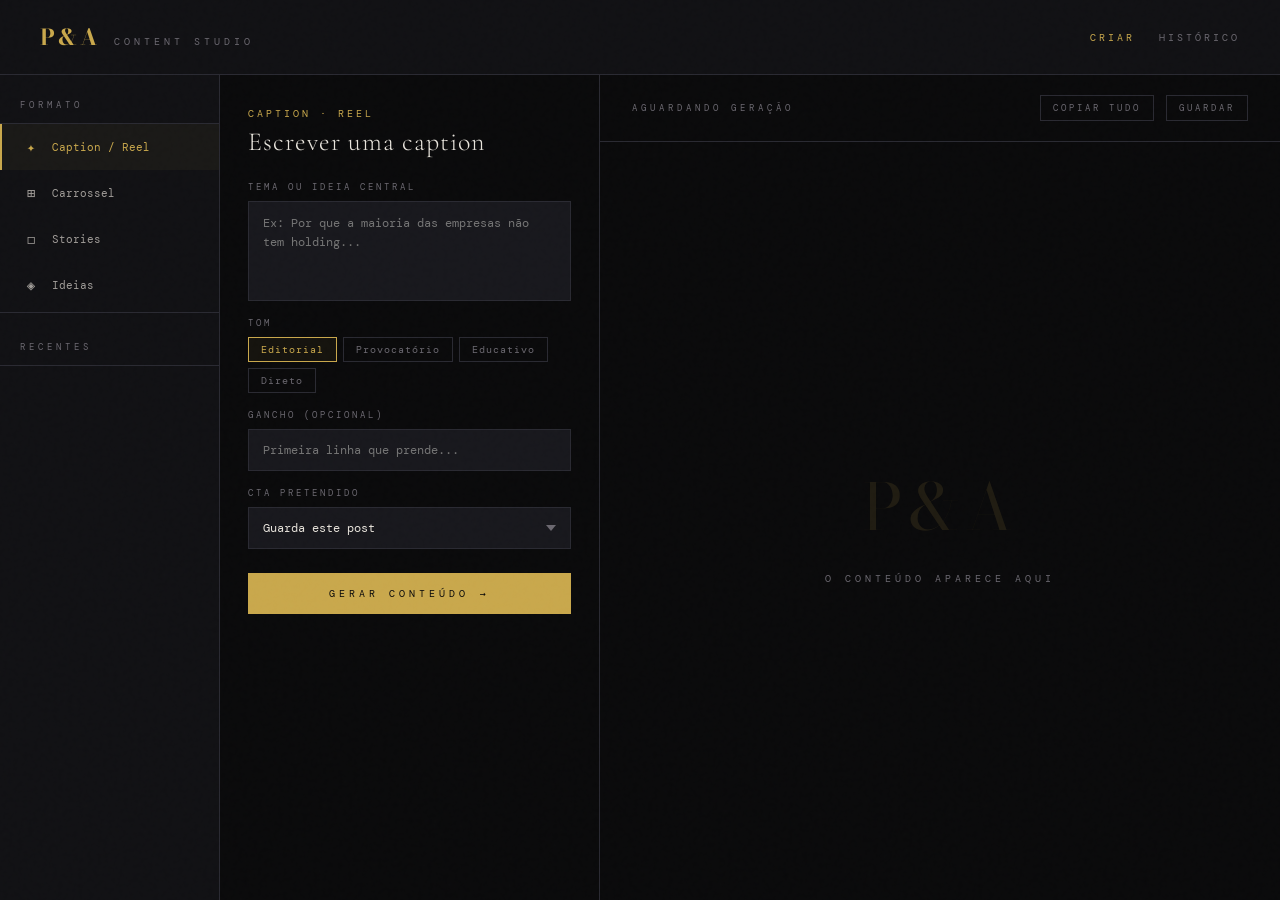
==== index.html @ 7a8e668a "Add files via upload" ====
<!DOCTYPE html>
<html lang="pt">
<head>
<meta charset="UTF-8">
<meta name="viewport" content="width=device-width, initial-scale=1.0">
<title>P&A Content Studio</title>
<link href="https://fonts.googleapis.com/css2?family=Cormorant+Garamond:ital,wght@0,300;0,400;0,600;1,300;1,400&family=DM+Mono:wght@300;400&family=Bodoni+Moda:ital,wght@0,400;0,700;1,400&display=swap" rel="stylesheet">
<style>
  :root {
    --bg: #0a0a0b;
    --surface: #111114;
    --surface2: #18181d;
    --border: #2a2a32;
    --gold: #c9a84c;
    --gold-dim: #8a6e2f;
    --text: #e8e4dc;
    --text-muted: #6b6870;
    --text-mid: #a09c98;
  }

  * { margin: 0; padding: 0; box-sizing: border-box; }

  body {
    background: var(--bg);
    color: var(--text);
    font-family: 'DM Mono', monospace;
    font-size: 13px;
    min-height: 100vh;
    display: flex;
    flex-direction: column;
  }

  body::before {
    content: '';
    position: fixed;
    inset: 0;
    background-image: url("data:image/svg+xml,%3Csvg viewBox='0 0 200 200' xmlns='http://www.w3.org/2000/svg'%3E%3Cfilter id='n'%3E%3CfeTurbulence type='fractalNoise' baseFrequency='0.9' numOctaves='4' stitchTiles='stitch'/%3E%3C/filter%3E%3Crect width='100%25' height='100%25' filter='url(%23n)' opacity='0.04'/%3E%3C/svg%3E");
    pointer-events: none;
    z-index: 999;
    opacity: 0.4;
  }

  header {
    border-bottom: 1px solid var(--border);
    padding: 20px 40px;
    display: flex;
    align-items: center;
    justify-content: space-between;
    background: var(--surface);
  }

  .logo { display: flex; align-items: baseline; gap: 14px; }
  .logo-mark { font-family: 'Bodoni Moda', serif; font-size: 22px; color: var(--gold); letter-spacing: 3px; font-weight: 700; }
  .logo-sub { font-size: 10px; letter-spacing: 4px; color: var(--text-muted); text-transform: uppercase; }

  .header-right { display: flex; align-items: center; gap: 24px; }
  .nav-link { font-size: 10px; letter-spacing: 3px; text-transform: uppercase; color: var(--text-muted); cursor: pointer; transition: color 0.2s; background: none; border: none; font-family: 'DM Mono', monospace; }
  .nav-link:hover, .nav-link.active { color: var(--gold); }

  .app { display: flex; flex: 1; height: calc(100vh - 65px); }

  .sidebar { width: 220px; min-width: 220px; background: var(--surface); border-right: 1px solid var(--border); display: flex; flex-direction: column; overflow: hidden; }
  .sidebar-section { padding: 24px 20px 12px; font-size: 9px; letter-spacing: 4px; text-transform: uppercase; color: var(--text-muted); border-bottom: 1px solid var(--border); }

  .mode-btn { display: flex; align-items: center; gap: 12px; padding: 14px 20px; cursor: pointer; border: none; background: none; color: var(--text-mid); font-family: 'DM Mono', monospace; font-size: 11px; width: 100%; text-align: left; transition: all 0.15s; border-left: 2px solid transparent; }
  .mode-btn:hover { background: var(--surface2); color: var(--text); }
  .mode-btn.active { color: var(--gold); border-left-color: var(--gold); background: rgba(201,168,76,0.05); }
  .mode-icon { font-size: 14px; width: 18px; text-align: center; }

  .history-panel { flex: 1; overflow-y: auto; padding: 8px 0; }
  .history-panel::-webkit-scrollbar { width: 3px; }
  .history-panel::-webkit-scrollbar-thumb { background: var(--border); }

  .history-item { padding: 10px 20px; cursor: pointer; border-left: 2px solid transparent; transition: all 0.15s; }
  .history-item:hover { background: var(--surface2); border-left-color: var(--border); }
  .history-item.active { border-left-color: var(--gold-dim); background: rgba(201,168,76,0.04); }
  .history-type { font-size: 8px; letter-spacing: 3px; text-transform: uppercase; color: var(--gold-dim); margin-bottom: 3px; }
  .history-title { font-size: 11px; color: var(--text-mid); white-space: nowrap; overflow: hidden; text-overflow: ellipsis; max-width: 160px; }
  .history-date { font-size: 9px; color: var(--text-muted); margin-top: 3px; }

  .main { flex: 1; display: flex; flex-direction: column; overflow: hidden; }
  .workspace { flex: 1; display: flex; overflow: hidden; }

  .input-panel { width: 380px; min-width: 380px; border-right: 1px solid var(--border); display: flex; flex-direction: column; overflow-y: auto; padding: 32px 28px; gap: 24px; }
  .panel-title { font-family: 'Cormorant Garamond', serif; font-size: 26px; font-weight: 300; color: var(--text); letter-spacing: 1px; line-height: 1.2; }
  .panel-subtitle { font-size: 10px; letter-spacing: 3px; text-transform: uppercase; color: var(--gold); margin-bottom: 6px; }

  .field-group { display: flex; flex-direction: column; gap: 8px; }
  .field-label { font-size: 9px; letter-spacing: 3px; text-transform: uppercase; color: var(--text-muted); }
  .field-input, .field-textarea, .field-select { background: var(--surface2); border: 1px solid var(--border); color: var(--text); font-family: 'DM Mono', monospace; font-size: 12px; padding: 12px 14px; outline: none; transition: border-color 0.2s; width: 100%; resize: none; }
  .field-input:focus, .field-textarea:focus, .field-select:focus { border-color: var(--gold-dim); }
  .field-textarea { min-height: 100px; line-height: 1.6; }
  .field-select { appearance: none; cursor: pointer; background-image: url("data:image/svg+xml,%3Csvg xmlns='http://www.w3.org/2000/svg' width='10' height='6'%3E%3Cpath d='M0 0l5 6 5-6z' fill='%236b6870'/%3E%3C/svg%3E"); background-repeat: no-repeat; background-position: right 14px center; padding-right: 32px; }
  .field-select option { background: var(--surface2); color: var(--text); }

  .chips { display: flex; flex-wrap: wrap; gap: 6px; }
  .chip { padding: 5px 12px; border: 1px solid var(--border); font-size: 10px; letter-spacing: 1px; color: var(--text-muted); cursor: pointer; transition: all 0.15s; background: none; font-family: 'DM Mono', monospace; }
  .chip:hover { border-color: var(--gold-dim); color: var(--text); }
  .chip.selected { border-color: var(--gold); color: var(--gold); background: rgba(201,168,76,0.06); }

  .generate-btn { background: var(--gold); color: var(--bg); border: none; padding: 14px 24px; font-family: 'DM Mono', monospace; font-size: 10px; letter-spacing: 4px; text-transform: uppercase; cursor: pointer; transition: all 0.2s; width: 100%; }
  .generate-btn:hover { background: #e0bb5a; transform: translateY(-1px); }
  .generate-btn:active { transform: translateY(0); }
  .generate-btn:disabled { opacity: 0.4; cursor: not-allowed; transform: none; }

  .output-panel { flex: 1; display: flex; flex-direction: column; overflow: hidden; }
  .output-header { padding: 20px 32px; border-bottom: 1px solid var(--border); display: flex; align-items: center; justify-content: space-between; }
  .output-label { font-size: 9px; letter-spacing: 4px; text-transform: uppercase; color: var(--text-muted); }
  .output-actions { display: flex; gap: 12px; }
  .action-btn { font-size: 9px; letter-spacing: 3px; text-transform: uppercase; color: var(--text-muted); border: 1px solid var(--border); background: none; padding: 6px 12px; cursor: pointer; font-family: 'DM Mono', monospace; transition: all 0.15s; }
  .action-btn:hover { color: var(--gold); border-color: var(--gold-dim); }

  .output-body { flex: 1; overflow-y: auto; padding: 40px; }
  .output-body::-webkit-scrollbar { width: 3px; }
  .output-body::-webkit-scrollbar-thumb { background: var(--border); }

  .empty-state { height: 100%; display: flex; flex-direction: column; align-items: center; justify-content: center; gap: 16px; }
  .empty-monogram { font-family: 'Bodoni Moda', serif; font-size: 64px; color: rgba(201,168,76,0.12); letter-spacing: 6px; }
  .empty-text { font-size: 10px; letter-spacing: 4px; text-transform: uppercase; color: var(--text-muted); }

  .content-result { display: none; flex-direction: column; gap: 24px; }
  .content-result.visible { display: flex; }

  .result-type-label { font-size: 9px; letter-spacing: 4px; text-transform: uppercase; color: var(--gold); margin-bottom: 8px; }

  .result-block { background: var(--surface); border: 1px solid var(--border); padding: 28px 32px; }
  .result-block-label { font-size: 9px; letter-spacing: 3px; text-transform: uppercase; color: var(--text-muted); margin-bottom: 14px; display: flex; align-items: center; justify-content: space-between; }
  .copy-mini { font-size: 9px; letter-spacing: 2px; text-transform: uppercase; color: var(--text-muted); background: none; border: none; font-family: 'DM Mono', monospace; cursor: pointer; transition: color 0.15s; }
  .copy-mini:hover { color: var(--gold); }

  .result-text { font-family: 'Cormorant Garamond', serif; font-size: 18px; line-height: 1.75; color: var(--text); font-weight: 300; white-space: pre-wrap; }
  .result-text-mono { font-family: 'DM Mono', monospace; font-size: 12px; line-height: 1.8; color: var(--text-mid); white-space: pre-wrap; }

  .loading-state { display: none; flex-direction: column; align-items: center; justify-content: center; height: 100%; gap: 24px; }
  .loading-state.visible { display: flex; }
  .loading-bar { width: 200px; height: 1px; background: var(--border); position: relative; overflow: hidden; }
  .loading-bar::after { content: ''; position: absolute; top: 0; left: -50%; width: 50%; height: 100%; background: var(--gold); animation: loading 1.4s ease-in-out infinite; }
  @keyframes loading { 0% { left: -50%; } 100% { left: 150%; } }
  .loading-text { font-size: 9px; letter-spacing: 4px; text-transform: uppercase; color: var(--text-muted); }

  .divider { height: 1px; background: var(--border); margin: 4px 0; }

  .ideas-grid { display: grid; grid-template-columns: 1fr 1fr; gap: 12px; }
  .idea-card { background: var(--surface); border: 1px solid var(--border); padding: 20px; cursor: pointer; transition: all 0.15s; }
  .idea-card:hover { border-color: var(--gold-dim); background: rgba(201,168,76,0.03); }
  .idea-card-num { font-size: 32px; font-family: 'Bodoni Moda', serif; color: rgba(201,168,76,0.15); line-height: 1; margin-bottom: 10px; }
  .idea-card-text { font-family: 'Cormorant Garamond', serif; font-size: 15px; color: var(--text); line-height: 1.5; font-style: italic; }
  .idea-card-format { font-size: 9px; letter-spacing: 3px; text-transform: uppercase; color: var(--gold-dim); margin-top: 10px; }

  .carousel-slides { display: flex; flex-direction: column; gap: 12px; }
  .slide-card { border: 1px solid var(--border); background: var(--surface); padding: 20px 24px; display: flex; gap: 16px; align-items: flex-start; }
  .slide-num { font-family: 'Bodoni Moda', serif; font-size: 28px; color: var(--gold-dim); line-height: 1; min-width: 32px; }
  .slide-content { flex: 1; }
  .slide-label { font-size: 8px; letter-spacing: 3px; text-transform: uppercase; color: var(--text-muted); margin-bottom: 6px; }
  .slide-text { font-family: 'Cormorant Garamond', serif; font-size: 16px; color: var(--text); font-weight: 400; line-height: 1.5; }
  .slide-note { font-size: 11px; color: var(--text-muted); margin-top: 6px; line-height: 1.5; }

  .story-sequence { display: flex; flex-direction: column; gap: 10px; }
  .story-card { border: 1px solid var(--border); background: var(--surface); padding: 18px 22px; display: flex; gap: 14px; align-items: flex-start; }
  .story-num { font-family: 'Bodoni Moda', serif; font-size: 22px; color: rgba(201,168,76,0.4); line-height: 1; min-width: 28px; }
  .story-text { font-size: 13px; color: var(--text-mid); line-height: 1.6; flex: 1; }
  .story-intent { font-size: 9px; letter-spacing: 2px; text-transform: uppercase; color: var(--gold-dim); margin-top: 6px; }

  .toast { position: fixed; bottom: 32px; right: 32px; background: var(--surface); border: 1px solid var(--gold-dim); color: var(--gold); padding: 12px 20px; font-size: 10px; letter-spacing: 3px; text-transform: uppercase; opacity: 0; transform: translateY(10px); transition: all 0.3s; pointer-events: none; z-index: 1000; }
  .toast.show { opacity: 1; transform: translateY(0); }

  .fade-in { animation: fadeIn 0.4s ease forwards; }
  @keyframes fadeIn { from { opacity: 0; transform: translateY(8px); } to { opacity: 1; transform: translateY(0); } }
</style>
</head>
<body>

<header>
  <div class="logo">
    <span class="logo-mark">P&A</span>
    <span class="logo-sub">Content Studio</span>
  </div>
  <div class="header-right">
    <button class="nav-link active" onclick="setView('create', this)">Criar</button>
    <button class="nav-link" onclick="setView('history', this)">Histórico</button>
  </div>
</header>

<div class="app">

  <div class="sidebar">
    <div class="sidebar-section">Formato</div>
    <button class="mode-btn active" onclick="setMode('caption')" id="btn-caption"><span class="mode-icon">✦</span> Caption / Reel</button>
    <button class="mode-btn" onclick="setMode('carousel')" id="btn-carousel"><span class="mode-icon">⊞</span> Carrossel</button>
    <button class="mode-btn" onclick="setMode('story')" id="btn-story"><span class="mode-icon">◻</span> Stories</button>
    <button class="mode-btn" onclick="setMode('ideas')" id="btn-ideas"><span class="mode-icon">◈</span> Ideias</button>
    <div class="divider"></div>
    <div class="sidebar-section">Recentes</div>
    <div class="history-panel" id="historyList"></div>
  </div>

  <div class="main">

    <div id="createView" class="workspace">

      <div class="input-panel">
        <div>
          <div class="panel-subtitle" id="modeLabel">Caption · Reel</div>
          <div class="panel-title" id="modeTitle">Escrever uma caption</div>
        </div>

        <div id="form-caption">
          <div class="field-group">
            <div class="field-label">Tema ou ideia central</div>
            <textarea class="field-textarea" id="caption-topic" placeholder="Ex: Por que a maioria das empresas não tem holding..."></textarea>
          </div>
          <div class="field-group" style="margin-top:16px">
            <div class="field-label">Tom</div>
            <div class="chips">
              <button class="chip selected" onclick="toggleChip(this)">Editorial</button>
              <button class="chip" onclick="toggleChip(this)">Provocatório</button>
              <button class="chip" onclick="toggleChip(this)">Educativo</button>
              <button class="chip" onclick="toggleChip(this)">Direto</button>
            </div>
          </div>
          <div class="field-group" style="margin-top:16px">
            <div class="field-label">Gancho (opcional)</div>
            <input class="field-input" id="caption-hook" placeholder="Primeira linha que prende...">
          </div>
          <div class="field-group" style="margin-top:16px">
            <div class="field-label">CTA pretendido</div>
            <select class="field-select" id="caption-cta">
              <option value="salva">Guarda este post</option>
              <option value="comenta">Comenta / Responde</option>
              <option value="segue">Segue para mais</option>
              <option value="link">Link na bio</option>
              <option value="nenhum">Sem CTA explícito</option>
            </select>
          </div>
        </div>

        <div id="form-carousel" style="display:none">
          <div class="field-group">
            <div class="field-label">Tema do carrossel</div>
            <textarea class="field-textarea" id="carousel-topic" placeholder="Ex: As 4 camadas de proteção que uma holding oferece..."></textarea>
          </div>
          <div class="field-group" style="margin-top:16px">
            <div class="field-label">Número de slides</div>
            <select class="field-select" id="carousel-slides-num">
              <option value="5">5 slides</option>
              <option value="7" selected>7 slides</option>
              <option value="10">10 slides</option>
            </select>
          </div>
          <div class="field-group" style="margin-top:16px">
            <div class="field-label">Estrutura</div>
            <div class="chips">
              <button class="chip selected" onclick="toggleChip(this)">Problema → Solução</button>
              <button class="chip" onclick="toggleChip(this)">Lista numerada</button>
              <button class="chip" onclick="toggleChip(this)">Antes → Depois</button>
              <button class="chip" onclick="toggleChip(this)">Framework</button>
            </div>
          </div>
        </div>

        <div id="form-story" style="display:none">
          <div class="field-group">
            <div class="field-label">Objetivo da sequência</div>
            <select class="field-select" id="story-goal">
              <option value="perfil">Visitas ao perfil</option>
              <option value="evento">Promover evento</option>
              <option value="conteudo">Destacar conteúdo</option>
              <option value="lead">Captar leads</option>
            </select>
          </div>
          <div class="field-group" style="margin-top:16px">
            <div class="field-label">Contexto / O que queres comunicar</div>
            <textarea class="field-textarea" id="story-context" placeholder="Ex: Novo carrossel sobre holdings publicado..."></textarea>
          </div>
          <div class="field-group" style="margin-top:16px">
            <div class="field-label">Número de stories</div>
            <select class="field-select" id="story-count">
              <option value="4">4 stories</option>
              <option value="6" selected>6 stories</option>
              <option value="8">8 stories</option>
            </select>
          </div>
        </div>

        <div id="form-ideas" style="display:none">
          <div class="field-group">
            <div class="field-label">Foco temático (opcional)</div>
            <input class="field-input" id="ideas-focus" placeholder="Holdings, SPVs, pactos, Fix & Flip...">
          </div>
          <div class="field-group" style="margin-top:16px">
            <div class="field-label">Formatos pretendidos</div>
            <div class="chips">
              <button class="chip selected" onclick="toggleChip(this)">Carrossel</button>
              <button class="chip selected" onclick="toggleChip(this)">Reel / Caption</button>
              <button class="chip" onclick="toggleChip(this)">Story</button>
              <button class="chip" onclick="toggleChip(this)">Citação</button>
            </div>
          </div>
          <div class="field-group" style="margin-top:16px">
            <div class="field-label">Quantidade de ideias</div>
            <select class="field-select" id="ideas-count">
              <option value="6">6 ideias</option>
              <option value="10" selected>10 ideias</option>
              <option value="15">15 ideias</option>
            </select>
          </div>
        </div>

        <button class="generate-btn" id="generateBtn" onclick="generate()">Gerar conteúdo →</button>
      </div>

      <div class="output-panel">
        <div class="output-header">
          <div class="output-label" id="outputLabel">Aguardando geração</div>
          <div class="output-actions">
            <button class="action-btn" onclick="copyAll()">Copiar tudo</button>
            <button class="action-btn" onclick="saveToHistory()">Guardar</button>
          </div>
        </div>
        <div class="output-body">
          <div class="empty-state" id="emptyState">
            <div class="empty-monogram">P&A</div>
            <div class="empty-text">O conteúdo aparece aqui</div>
          </div>
          <div class="loading-state" id="loadingState">
            <div class="loading-bar"></div>
            <div class="loading-text">A gerar conteúdo</div>
          </div>
          <div class="content-result" id="contentResult"></div>
        </div>
      </div>

    </div>

    <div id="historyView" style="display:none; flex:1; overflow-y:auto; padding:40px;">
      <div style="margin-bottom:32px">
        <div class="panel-subtitle">Arquivo</div>
        <div class="panel-title">Histórico de Conteúdos</div>
      </div>
      <div id="historyGrid" style="display:flex; flex-direction:column; gap:12px;"></div>
      <div id="historyEmpty" style="display:none; color:var(--text-muted); font-size:11px; letter-spacing:2px; text-transform:uppercase; margin-top:80px; text-align:center;">Sem conteúdos guardados ainda</div>
    </div>

  </div>
</div>

<div class="toast" id="toast"></div>

<script>
const SYSTEM_PROMPT = `És o assistente de criação de conteúdo de Patrício Ferreira, Solicitador e Partner na P&A Legal.

SOBRE PATRÍCIO:
- Especializado em arquitetura empresarial, holdings, pactos de sócios, SPVs e proteção de ativos
- Marca pessoal: @patriciop_legal
- Livro em escrita: "O Jogo das Empresas"
- Público: empreendedores e gestores de PMEs

REGRAS DE ESTILO (ABSOLUTO):
- NUNCA usar bullet points, traços, listas com hífen
- NUNCA usar emojis
- NUNCA usar em-dashes (—) a meio de frases
- NUNCA linguagem de coaching ou influencer
- Tom editorial, provocatório, calmo, autoritário
- Máximo ~150 palavras por caption
- Uma ideia por peça, sem dispersão
- Prosa fluida, não fragmentada
- Sem hashtags nas captions geradas

Responde SEMPRE em português de Portugal.
Responde APENAS com JSON válido, sem markdown, sem backticks, sem texto adicional.`;

let currentMode = 'caption';
let currentResult = null;
let history = JSON.parse(localStorage.getItem('pa_content_history') || '[]');

const modes = {
  caption:  { label: 'Caption · Reel',      title: 'Escrever uma caption'   },
  carousel: { label: 'Carrossel',            title: 'Estruturar um carrossel'},
  story:    { label: 'Stories',              title: 'Sequência de stories'   },
  ideas:    { label: 'Ideias de Conteúdo',   title: 'Gerar ideias'           }
};

const modeLabels = { caption:'Caption', carousel:'Carrossel', story:'Stories', ideas:'Ideias' };

function setMode(mode) {
  currentMode = mode;
  document.querySelectorAll('.mode-btn').forEach(b => b.classList.remove('active'));
  document.getElementById('btn-' + mode).classList.add('active');
  document.querySelectorAll('[id^="form-"]').forEach(f => f.style.display = 'none');
  document.getElementById('form-' + mode).style.display = 'block';
  document.getElementById('modeLabel').textContent = modes[mode].label;
  document.getElementById('modeTitle').textContent = modes[mode].title;
  resetOutput();
}

function setView(view, btn) {
  document.querySelectorAll('.nav-link').forEach(b => b.classList.remove('active'));
  btn.classList.add('active');
  document.getElementById('createView').style.display = view === 'create' ? 'flex' : 'none';
  document.getElementById('historyView').style.display = view === 'history' ? 'block' : 'none';
  if (view === 'history') renderHistoryView();
}

function toggleChip(el) { el.classList.toggle('selected'); }

function getSelectedChips(container) {
  return Array.from(container.querySelectorAll('.chip.selected')).map(c => c.textContent.trim());
}

function resetOutput() {
  document.getElementById('emptyState').style.display = 'flex';
  document.getElementById('loadingState').classList.remove('visible');
  document.getElementById('contentResult').classList.remove('visible');
  document.getElementById('contentResult').innerHTML = '';
  document.getElementById('outputLabel').textContent = 'Aguardando geração';
  currentResult = null;
}

function showLoading() {
  document.getElementById('emptyState').style.display = 'none';
  document.getElementById('loadingState').classList.add('visible');
  document.getElementById('contentResult').classList.remove('visible');
  document.getElementById('generateBtn').disabled = true;
}

function hideLoading() {
  document.getElementById('loadingState').classList.remove('visible');
  document.getElementById('generateBtn').disabled = false;
}

function buildPrompt() {
  if (currentMode === 'caption') {
    const topic = document.getElementById('caption-topic').value.trim();
    if (!topic) { showToast('Escreve um tema primeiro'); return null; }
    const toneEl = document.getElementById('form-caption');
    const tone = getSelectedChips(toneEl).join(', ') || 'Editorial';
    const hook = document.getElementById('caption-hook').value.trim();
    const cta = document.getElementById('caption-cta').value;
    return `Gera uma caption para Instagram para Patrício Ferreira sobre: "${topic}". Tom: ${tone}. ${hook ? 'Sugestão de gancho: ' + hook + '.' : ''} CTA: ${cta}.

Responde APENAS com este JSON:
{"hook":"primeira linha impactante (máx 15 palavras, sem ponto final)","body":"corpo da caption (máx 120 palavras, prosa editorial, sem bullets)","cta":"call to action (1 frase curta e natural)","nota":"sugestão de visual ou contexto (1 linha)"}`;
  }

  if (currentMode === 'carousel') {
    const topic = document.getElementById('carousel-topic').value.trim();
    if (!topic) { showToast('Escreve um tema primeiro'); return null; }
    const num = document.getElementById('carousel-slides-num').value;
    const structEl = document.getElementById('form-carousel');
    const structure = getSelectedChips(structEl).join(', ') || 'Problema → Solução';
    return `Estrutura um carrossel de ${num} slides para Instagram sobre: "${topic}". Estrutura: ${structure}.

Responde APENAS com este JSON:
{"titulo":"título editorial","slides":[{"numero":1,"label":"tipo de slide","titulo":"título do slide","texto":"texto principal (1-3 linhas)","nota":"orientação visual"}],"caption":"caption curta (máx 80 palavras)"}`;
  }

  if (currentMode === 'story') {
    const context = document.getElementById('story-context').value.trim();
    if (!context) { showToast('Descreve o contexto primeiro'); return null; }
    const goal = document.getElementById('story-goal').value;
    const count = document.getElementById('story-count').value;
    const goals = { perfil:'visitas ao perfil', evento:'promover evento', conteudo:'destacar conteúdo', lead:'captar leads' };
    return `Cria uma sequência de ${count} stories para Patrício Ferreira com objetivo: ${goals[goal]}. Contexto: "${context}".

Responde APENAS com este JSON:
{"stories":[{"numero":1,"tipo":"tipo de story","copy":"texto do story (curto, direto, sem emojis)","intencao":"o que este story deve fazer"}]}`;
  }

  if (currentMode === 'ideas') {
    const focus = document.getElementById('ideas-focus').value.trim() || 'arquitetura empresarial, holdings, proteção de ativos';
    const formatsEl = document.getElementById('form-ideas');
    const formats = getSelectedChips(formatsEl).join(', ') || 'Carrossel, Reel';
    const count = document.getElementById('ideas-count').value;
    return `Gera ${count} ideias de conteúdo para @patriciop_legal sobre: ${focus}. Formatos: ${formats}.

Responde APENAS com este JSON:
{"ideias":[{"titulo":"título editorial","angulo":"perspetiva diferenciadora (1 frase)","formato":"formato sugerido","gancho":"primeira linha sugerida"}]}`;
  }
}

async function generate() {
  const userPrompt = buildPrompt();
  if (!userPrompt) return;

  showLoading();

  try {
    const response = await fetch('/.netlify/functions/claude', {
      method: 'POST',
      headers: { 'Content-Type': 'application/json' },
      body: JSON.stringify({
        system: SYSTEM_PROMPT,
        messages: [{ role: 'user', content: userPrompt }]
      })
    });

    const data = await response.json();
    const rawText = (data.content || []).map(i => i.text || '').join('');
    const clean = rawText.replace(/```json|```/g, '').trim();
    const parsed = JSON.parse(clean);

    hideLoading();
    renderResult(parsed);
    currentResult = { mode: currentMode, data: parsed };

  } catch (err) {
    hideLoading();
    showToast('Erro ao gerar. Tenta novamente.');
    console.error(err);
  }
}

function renderResult(data) {
  const container = document.getElementById('contentResult');
  container.innerHTML = '';

  if (currentMode === 'caption') {
    document.getElementById('outputLabel').textContent = 'Caption gerada';
    container.innerHTML = `
      <div class="fade-in">
        <div class="result-type-label">Caption · @patriciop_legal</div>
        <div class="result-block">
          <div class="result-block-label">Gancho <button class="copy-mini" onclick="copyText(this.dataset.t)" data-t="${esc(data.hook)}">Copiar</button></div>
          <div class="result-text" style="font-style:italic;font-size:22px">${data.hook}</div>
        </div>
        <div class="result-block">
          <div class="result-block-label">Corpo <button class="copy-mini" onclick="copyText(this.dataset.t)" data-t="${esc(data.body)}">Copiar</button></div>
          <div class="result-text">${data.body}</div>
        </div>
        <div class="result-block">
          <div class="result-block-label">Call to Action</div>
          <div class="result-text-mono">${data.cta}</div>
        </div>
        ${data.nota ? `<div class="result-block"><div class="result-block-label">Nota visual</div><div class="result-text-mono" style="color:var(--text-muted)">${data.nota}</div></div>` : ''}
      </div>`;
  }

  else if (currentMode === 'carousel') {
    document.getElementById('outputLabel').textContent = `Carrossel — ${data.slides?.length || 0} slides`;
    const slidesHTML = (data.slides || []).map(s => `
      <div class="slide-card">
        <div class="slide-num">${String(s.numero).padStart(2,'0')}</div>
        <div class="slide-content">
          <div class="slide-label">${s.label}</div>
          <div class="slide-text">${s.titulo}</div>
          <div class="slide-note">${s.texto}</div>
          ${s.nota ? `<div class="slide-note" style="color:var(--text-muted);font-size:10px;margin-top:4px;text-transform:uppercase;letter-spacing:1px">${s.nota}</div>` : ''}
        </div>
      </div>`).join('');
    container.innerHTML = `
      <div class="fade-in">
        <div class="result-type-label">Estrutura de Carrossel</div>
        <div class="result-block" style="margin-bottom:8px">
          <div class="result-block-label">Título</div>
          <div class="result-text" style="font-style:italic">${data.titulo}</div>
        </div>
        <div class="carousel-slides">${slidesHTML}</div>
        ${data.caption ? `<div class="result-block"><div class="result-block-label">Caption <button class="copy-mini" onclick="copyText(this.dataset.t)" data-t="${esc(data.caption)}">Copiar</button></div><div class="result-text">${data.caption}</div></div>` : ''}
      </div>`;
  }

  else if (currentMode === 'story') {
    document.getElementById('outputLabel').textContent = `${data.stories?.length || 0} stories`;
    const storiesHTML = (data.stories || []).map(s => `
      <div class="story-card">
        <div class="story-num">${s.numero}</div>
        <div><div class="story-text">${s.copy}</div><div class="story-intent">${s.tipo} — ${s.intencao}</div></div>
      </div>`).join('');
    container.innerHTML = `<div class="fade-in"><div class="result-type-label">Sequência de Stories</div><div class="story-sequence">${storiesHTML}</div></div>`;
  }

  else if (currentMode === 'ideas') {
    document.getElementById('outputLabel').textContent = `${data.ideias?.length || 0} ideias`;
    const ideasHTML = (data.ideias || []).map((idea, i) => `
      <div class="idea-card" onclick="useIdea('${esc(idea.titulo)}','${esc(idea.gancho)}')">
        <div class="idea-card-num">${String(i+1).padStart(2,'0')}</div>
        <div class="idea-card-text">${idea.titulo}</div>
        <div class="slide-note" style="margin-top:8px">${idea.angulo}</div>
        <div class="idea-card-format">${idea.formato}</div>
      </div>`).join('');
    container.innerHTML = `<div class="fade-in"><div class="result-type-label">Ideias de Conteúdo</div><div class="ideas-grid">${ideasHTML}</div></div>`;
  }

  container.classList.add('visible');
}

function esc(str) {
  if (!str) return '';
  return str.replace(/&/g,'&amp;').replace(/"/g,'&quot;').replace(/'/g,'&#39;').replace(/\n/g,' ');
}

function useIdea(titulo, gancho) {
  setMode('caption');
  document.getElementById('caption-topic').value = titulo;
  document.getElementById('caption-hook').value = gancho;
  showToast('Ideia carregada → Caption');
}

function copyText(text) {
  navigator.clipboard.writeText(text).then(() => showToast('Copiado'));
}

function copyAll() {
  if (!currentResult) return;
  const d = currentResult.data;
  let text = '';
  if (currentMode === 'caption') text = `${d.hook}\n\n${d.body}\n\n${d.cta}`;
  else if (currentMode === 'carousel') text = `${d.titulo}\n\n` + (d.slides||[]).map(s => `[${s.numero}] ${s.titulo}\n${s.texto}`).join('\n\n');
  else if (currentMode === 'story') text = (d.stories||[]).map(s => `[${s.numero}] ${s.copy}`).join('\n\n');
  else if (currentMode === 'ideas') text = (d.ideias||[]).map((idea,i) => `${i+1}. ${idea.titulo}\n${idea.angulo}`).join('\n\n');
  navigator.clipboard.writeText(text).then(() => showToast('Conteúdo copiado'));
}

function saveToHistory() {
  if (!currentResult) return;
  const item = { id: Date.now(), mode: currentResult.mode, data: currentResult.data, date: new Date().toLocaleDateString('pt-PT'), preview: getPreview(currentResult) };
  history.unshift(item);
  if (history.length > 50) history = history.slice(0,50);
  localStorage.setItem('pa_content_history', JSON.stringify(history));
  renderHistoryList();
  showToast('Guardado');
}

function getPreview(result) {
  const d = result.data;
  if (result.mode === 'caption') return d.hook || '';
  if (result.mode === 'carousel') return d.titulo || '';
  if (result.mode === 'story') return d.stories?.[0]?.copy || '';
  if (result.mode === 'ideas') return d.ideias?.[0]?.titulo || '';
  return '';
}

function renderHistoryList() {
  document.getElementById('historyList').innerHTML = history.slice(0,8).map(item => `
    <div class="history-item" onclick="loadHistoryItem(${item.id})">
      <div class="history-type">${modeLabels[item.mode]}</div>
      <div class="history-title">${item.preview}</div>
      <div class="history-date">${item.date}</div>
    </div>`).join('');
}

function loadHistoryItem(id) {
  const item = history.find(h => h.id === id);
  if (!item) return;
  setMode(item.mode);
  currentResult = { mode: item.mode, data: item.data };
  renderResult(item.data);
  document.getElementById('historyView').style.display = 'none';
  document.getElementById('createView').style.display = 'flex';
  document.querySelectorAll('.nav-link').forEach(b => b.classList.remove('active'));
  document.querySelector('.nav-link').classList.add('active');
}

function renderHistoryView() {
  const grid = document.getElementById('historyGrid');
  const empty = document.getElementById('historyEmpty');
  if (!history.length) { grid.innerHTML = ''; empty.style.display = 'block'; return; }
  empty.style.display = 'none';
  grid.innerHTML = history.map(item => `
    <div class="result-block" style="cursor:pointer" onclick="loadHistoryItem(${item.id})">
      <div class="result-block-label">
        <span>${modeLabels[item.mode]} · ${item.date}</span>
        <button class="copy-mini" onclick="event.stopPropagation();deleteHistory(${item.id})">Apagar</button>
      </div>
      <div class="result-text" style="font-size:16px;font-style:italic">${item.preview}</div>
    </div>`).join('');
}

function deleteHistory(id) {
  history = history.filter(h => h.id !== id);
  localStorage.setItem('pa_content_history', JSON.stringify(history));
  renderHistoryList();
  renderHistoryView();
}

function showToast(msg) {
  const t = document.getElementById('toast');
  t.textContent = msg;
  t.classList.add('show');
  setTimeout(() => t.classList.remove('show'), 2200);
}

renderHistoryList();
</script>
</body>
</html>
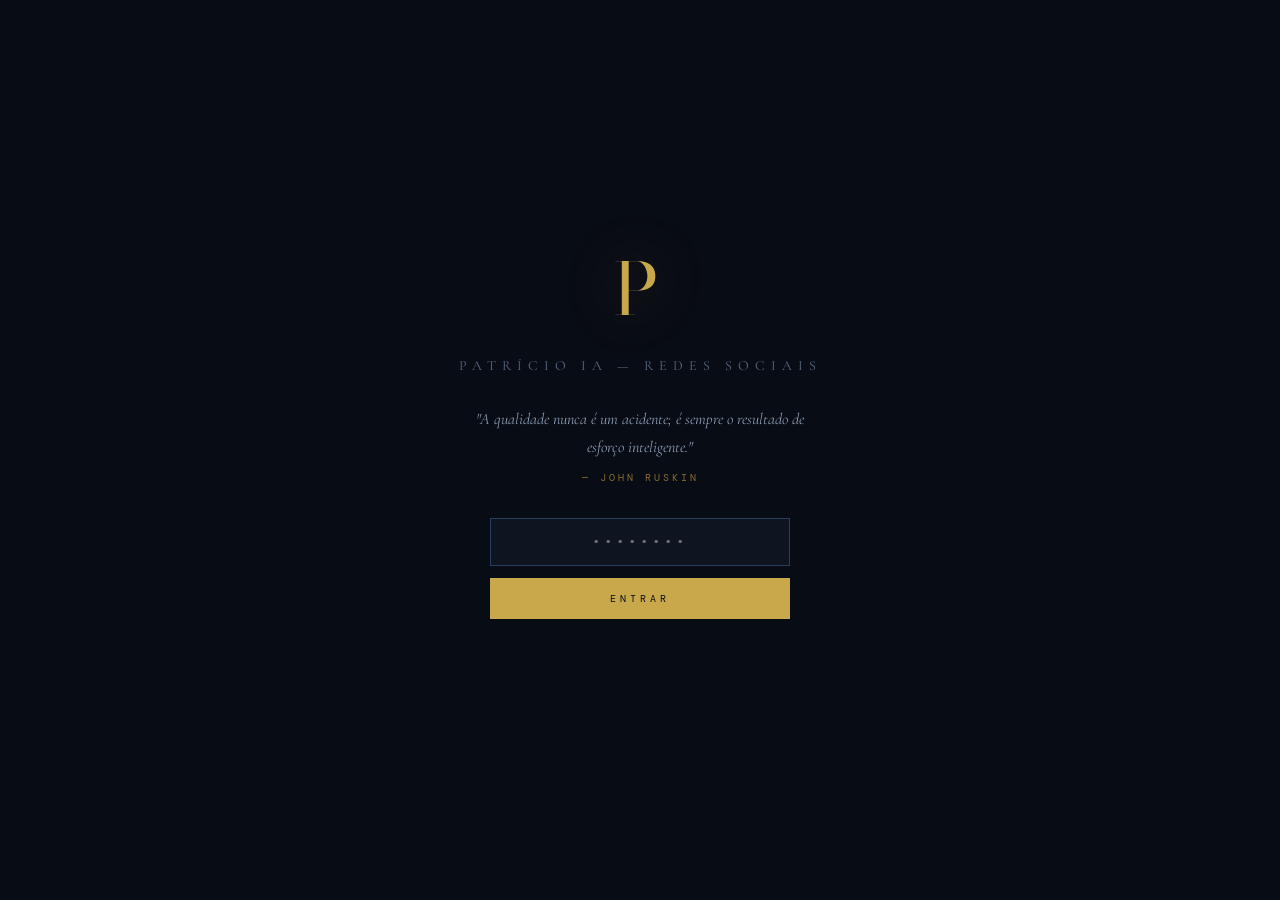
==== commit 71ccdbf6: "Add files via upload" ====
--- a/index.html
+++ b/index.html
@@ -3,684 +3,2053 @@
 <head>
 <meta charset="UTF-8">
 <meta name="viewport" content="width=device-width, initial-scale=1.0">
-<title>P&A Content Studio</title>
+<title>Patrício IA — Redes Sociais</title>
 <link href="https://fonts.googleapis.com/css2?family=Cormorant+Garamond:ital,wght@0,300;0,400;0,600;1,300;1,400&family=DM+Mono:wght@300;400&family=Bodoni+Moda:ital,wght@0,400;0,700;1,400&display=swap" rel="stylesheet">
 <style>
-  :root {
-    --bg: #0a0a0b;
-    --surface: #111114;
-    --surface2: #18181d;
-    --border: #2a2a32;
-    --gold: #c9a84c;
-    --gold-dim: #8a6e2f;
-    --text: #e8e4dc;
-    --text-muted: #6b6870;
-    --text-mid: #a09c98;
-  }
-
-  * { margin: 0; padding: 0; box-sizing: border-box; }
-
-  body {
-    background: var(--bg);
-    color: var(--text);
-    font-family: 'DM Mono', monospace;
-    font-size: 13px;
-    min-height: 100vh;
-    display: flex;
-    flex-direction: column;
-  }
-
-  body::before {
-    content: '';
-    position: fixed;
-    inset: 0;
-    background-image: url("data:image/svg+xml,%3Csvg viewBox='0 0 200 200' xmlns='http://www.w3.org/2000/svg'%3E%3Cfilter id='n'%3E%3CfeTurbulence type='fractalNoise' baseFrequency='0.9' numOctaves='4' stitchTiles='stitch'/%3E%3C/filter%3E%3Crect width='100%25' height='100%25' filter='url(%23n)' opacity='0.04'/%3E%3C/svg%3E");
-    pointer-events: none;
-    z-index: 999;
-    opacity: 0.4;
-  }
-
-  header {
-    border-bottom: 1px solid var(--border);
-    padding: 20px 40px;
-    display: flex;
-    align-items: center;
-    justify-content: space-between;
-    background: var(--surface);
-  }
-
-  .logo { display: flex; align-items: baseline; gap: 14px; }
-  .logo-mark { font-family: 'Bodoni Moda', serif; font-size: 22px; color: var(--gold); letter-spacing: 3px; font-weight: 700; }
-  .logo-sub { font-size: 10px; letter-spacing: 4px; color: var(--text-muted); text-transform: uppercase; }
-
-  .header-right { display: flex; align-items: center; gap: 24px; }
-  .nav-link { font-size: 10px; letter-spacing: 3px; text-transform: uppercase; color: var(--text-muted); cursor: pointer; transition: color 0.2s; background: none; border: none; font-family: 'DM Mono', monospace; }
-  .nav-link:hover, .nav-link.active { color: var(--gold); }
-
-  .app { display: flex; flex: 1; height: calc(100vh - 65px); }
-
-  .sidebar { width: 220px; min-width: 220px; background: var(--surface); border-right: 1px solid var(--border); display: flex; flex-direction: column; overflow: hidden; }
-  .sidebar-section { padding: 24px 20px 12px; font-size: 9px; letter-spacing: 4px; text-transform: uppercase; color: var(--text-muted); border-bottom: 1px solid var(--border); }
-
-  .mode-btn { display: flex; align-items: center; gap: 12px; padding: 14px 20px; cursor: pointer; border: none; background: none; color: var(--text-mid); font-family: 'DM Mono', monospace; font-size: 11px; width: 100%; text-align: left; transition: all 0.15s; border-left: 2px solid transparent; }
-  .mode-btn:hover { background: var(--surface2); color: var(--text); }
-  .mode-btn.active { color: var(--gold); border-left-color: var(--gold); background: rgba(201,168,76,0.05); }
-  .mode-icon { font-size: 14px; width: 18px; text-align: center; }
-
-  .history-panel { flex: 1; overflow-y: auto; padding: 8px 0; }
-  .history-panel::-webkit-scrollbar { width: 3px; }
-  .history-panel::-webkit-scrollbar-thumb { background: var(--border); }
-
-  .history-item { padding: 10px 20px; cursor: pointer; border-left: 2px solid transparent; transition: all 0.15s; }
-  .history-item:hover { background: var(--surface2); border-left-color: var(--border); }
-  .history-item.active { border-left-color: var(--gold-dim); background: rgba(201,168,76,0.04); }
-  .history-type { font-size: 8px; letter-spacing: 3px; text-transform: uppercase; color: var(--gold-dim); margin-bottom: 3px; }
-  .history-title { font-size: 11px; color: var(--text-mid); white-space: nowrap; overflow: hidden; text-overflow: ellipsis; max-width: 160px; }
-  .history-date { font-size: 9px; color: var(--text-muted); margin-top: 3px; }
-
-  .main { flex: 1; display: flex; flex-direction: column; overflow: hidden; }
-  .workspace { flex: 1; display: flex; overflow: hidden; }
-
-  .input-panel { width: 380px; min-width: 380px; border-right: 1px solid var(--border); display: flex; flex-direction: column; overflow-y: auto; padding: 32px 28px; gap: 24px; }
-  .panel-title { font-family: 'Cormorant Garamond', serif; font-size: 26px; font-weight: 300; color: var(--text); letter-spacing: 1px; line-height: 1.2; }
-  .panel-subtitle { font-size: 10px; letter-spacing: 3px; text-transform: uppercase; color: var(--gold); margin-bottom: 6px; }
-
-  .field-group { display: flex; flex-direction: column; gap: 8px; }
-  .field-label { font-size: 9px; letter-spacing: 3px; text-transform: uppercase; color: var(--text-muted); }
-  .field-input, .field-textarea, .field-select { background: var(--surface2); border: 1px solid var(--border); color: var(--text); font-family: 'DM Mono', monospace; font-size: 12px; padding: 12px 14px; outline: none; transition: border-color 0.2s; width: 100%; resize: none; }
-  .field-input:focus, .field-textarea:focus, .field-select:focus { border-color: var(--gold-dim); }
-  .field-textarea { min-height: 100px; line-height: 1.6; }
-  .field-select { appearance: none; cursor: pointer; background-image: url("data:image/svg+xml,%3Csvg xmlns='http://www.w3.org/2000/svg' width='10' height='6'%3E%3Cpath d='M0 0l5 6 5-6z' fill='%236b6870'/%3E%3C/svg%3E"); background-repeat: no-repeat; background-position: right 14px center; padding-right: 32px; }
-  .field-select option { background: var(--surface2); color: var(--text); }
-
-  .chips { display: flex; flex-wrap: wrap; gap: 6px; }
-  .chip { padding: 5px 12px; border: 1px solid var(--border); font-size: 10px; letter-spacing: 1px; color: var(--text-muted); cursor: pointer; transition: all 0.15s; background: none; font-family: 'DM Mono', monospace; }
-  .chip:hover { border-color: var(--gold-dim); color: var(--text); }
-  .chip.selected { border-color: var(--gold); color: var(--gold); background: rgba(201,168,76,0.06); }
-
-  .generate-btn { background: var(--gold); color: var(--bg); border: none; padding: 14px 24px; font-family: 'DM Mono', monospace; font-size: 10px; letter-spacing: 4px; text-transform: uppercase; cursor: pointer; transition: all 0.2s; width: 100%; }
-  .generate-btn:hover { background: #e0bb5a; transform: translateY(-1px); }
-  .generate-btn:active { transform: translateY(0); }
-  .generate-btn:disabled { opacity: 0.4; cursor: not-allowed; transform: none; }
-
-  .output-panel { flex: 1; display: flex; flex-direction: column; overflow: hidden; }
-  .output-header { padding: 20px 32px; border-bottom: 1px solid var(--border); display: flex; align-items: center; justify-content: space-between; }
-  .output-label { font-size: 9px; letter-spacing: 4px; text-transform: uppercase; color: var(--text-muted); }
-  .output-actions { display: flex; gap: 12px; }
-  .action-btn { font-size: 9px; letter-spacing: 3px; text-transform: uppercase; color: var(--text-muted); border: 1px solid var(--border); background: none; padding: 6px 12px; cursor: pointer; font-family: 'DM Mono', monospace; transition: all 0.15s; }
-  .action-btn:hover { color: var(--gold); border-color: var(--gold-dim); }
-
-  .output-body { flex: 1; overflow-y: auto; padding: 40px; }
-  .output-body::-webkit-scrollbar { width: 3px; }
-  .output-body::-webkit-scrollbar-thumb { background: var(--border); }
-
-  .empty-state { height: 100%; display: flex; flex-direction: column; align-items: center; justify-content: center; gap: 16px; }
-  .empty-monogram { font-family: 'Bodoni Moda', serif; font-size: 64px; color: rgba(201,168,76,0.12); letter-spacing: 6px; }
-  .empty-text { font-size: 10px; letter-spacing: 4px; text-transform: uppercase; color: var(--text-muted); }
-
-  .content-result { display: none; flex-direction: column; gap: 24px; }
-  .content-result.visible { display: flex; }
-
-  .result-type-label { font-size: 9px; letter-spacing: 4px; text-transform: uppercase; color: var(--gold); margin-bottom: 8px; }
-
-  .result-block { background: var(--surface); border: 1px solid var(--border); padding: 28px 32px; }
-  .result-block-label { font-size: 9px; letter-spacing: 3px; text-transform: uppercase; color: var(--text-muted); margin-bottom: 14px; display: flex; align-items: center; justify-content: space-between; }
-  .copy-mini { font-size: 9px; letter-spacing: 2px; text-transform: uppercase; color: var(--text-muted); background: none; border: none; font-family: 'DM Mono', monospace; cursor: pointer; transition: color 0.15s; }
-  .copy-mini:hover { color: var(--gold); }
-
-  .result-text { font-family: 'Cormorant Garamond', serif; font-size: 18px; line-height: 1.75; color: var(--text); font-weight: 300; white-space: pre-wrap; }
-  .result-text-mono { font-family: 'DM Mono', monospace; font-size: 12px; line-height: 1.8; color: var(--text-mid); white-space: pre-wrap; }
-
-  .loading-state { display: none; flex-direction: column; align-items: center; justify-content: center; height: 100%; gap: 24px; }
-  .loading-state.visible { display: flex; }
-  .loading-bar { width: 200px; height: 1px; background: var(--border); position: relative; overflow: hidden; }
-  .loading-bar::after { content: ''; position: absolute; top: 0; left: -50%; width: 50%; height: 100%; background: var(--gold); animation: loading 1.4s ease-in-out infinite; }
-  @keyframes loading { 0% { left: -50%; } 100% { left: 150%; } }
-  .loading-text { font-size: 9px; letter-spacing: 4px; text-transform: uppercase; color: var(--text-muted); }
-
-  .divider { height: 1px; background: var(--border); margin: 4px 0; }
-
-  .ideas-grid { display: grid; grid-template-columns: 1fr 1fr; gap: 12px; }
-  .idea-card { background: var(--surface); border: 1px solid var(--border); padding: 20px; cursor: pointer; transition: all 0.15s; }
-  .idea-card:hover { border-color: var(--gold-dim); background: rgba(201,168,76,0.03); }
-  .idea-card-num { font-size: 32px; font-family: 'Bodoni Moda', serif; color: rgba(201,168,76,0.15); line-height: 1; margin-bottom: 10px; }
-  .idea-card-text { font-family: 'Cormorant Garamond', serif; font-size: 15px; color: var(--text); line-height: 1.5; font-style: italic; }
-  .idea-card-format { font-size: 9px; letter-spacing: 3px; text-transform: uppercase; color: var(--gold-dim); margin-top: 10px; }
-
-  .carousel-slides { display: flex; flex-direction: column; gap: 12px; }
-  .slide-card { border: 1px solid var(--border); background: var(--surface); padding: 20px 24px; display: flex; gap: 16px; align-items: flex-start; }
-  .slide-num { font-family: 'Bodoni Moda', serif; font-size: 28px; color: var(--gold-dim); line-height: 1; min-width: 32px; }
-  .slide-content { flex: 1; }
-  .slide-label { font-size: 8px; letter-spacing: 3px; text-transform: uppercase; color: var(--text-muted); margin-bottom: 6px; }
-  .slide-text { font-family: 'Cormorant Garamond', serif; font-size: 16px; color: var(--text); font-weight: 400; line-height: 1.5; }
-  .slide-note { font-size: 11px; color: var(--text-muted); margin-top: 6px; line-height: 1.5; }
-
-  .story-sequence { display: flex; flex-direction: column; gap: 10px; }
-  .story-card { border: 1px solid var(--border); background: var(--surface); padding: 18px 22px; display: flex; gap: 14px; align-items: flex-start; }
-  .story-num { font-family: 'Bodoni Moda', serif; font-size: 22px; color: rgba(201,168,76,0.4); line-height: 1; min-width: 28px; }
-  .story-text { font-size: 13px; color: var(--text-mid); line-height: 1.6; flex: 1; }
-  .story-intent { font-size: 9px; letter-spacing: 2px; text-transform: uppercase; color: var(--gold-dim); margin-top: 6px; }
-
-  .toast { position: fixed; bottom: 32px; right: 32px; background: var(--surface); border: 1px solid var(--gold-dim); color: var(--gold); padding: 12px 20px; font-size: 10px; letter-spacing: 3px; text-transform: uppercase; opacity: 0; transform: translateY(10px); transition: all 0.3s; pointer-events: none; z-index: 1000; }
-  .toast.show { opacity: 1; transform: translateY(0); }
-
-  .fade-in { animation: fadeIn 0.4s ease forwards; }
-  @keyframes fadeIn { from { opacity: 0; transform: translateY(8px); } to { opacity: 1; transform: translateY(0); } }
+:root {
+  --bg: #080c14;
+  --surface: #0e1420;
+  --surface2: #141c2e;
+  --surface3: #1a2438;
+  --border: #1e2d4a;
+  --border2: #2a3d5e;
+  --gold: #c9a84c;
+  --gold-dim: #8a6e2f;
+  --gold-glow: rgba(201,168,76,0.15);
+  --blue: #1a3a6e;
+  --blue-bright: #2a5fd6;
+  --blue-light: #4a7fe8;
+  --text: #e8e4dc;
+  --text-muted: #5a6a82;
+  --text-mid: #8a9ab2;
+  --success: #2a7a4a;
+  --warning: #8a6020;
+  --danger: #7a2a2a;
+}
+
+* { margin: 0; padding: 0; box-sizing: border-box; }
+
+body {
+  background: var(--bg);
+  color: var(--text);
+  font-family: 'DM Mono', monospace;
+  font-size: 13px;
+  min-height: 100vh;
+  overflow: hidden;
+}
+
+body::before {
+  content: '';
+  position: fixed;
+  inset: 0;
+  background: radial-gradient(ellipse at 20% 50%, rgba(26,58,110,0.08) 0%, transparent 60%),
+              radial-gradient(ellipse at 80% 20%, rgba(201,168,76,0.04) 0%, transparent 50%);
+  pointer-events: none;
+  z-index: 0;
+}
+
+/* ── LOCK SCREEN ── */
+#lockScreen {
+  position: fixed;
+  inset: 0;
+  background: var(--bg);
+  display: flex;
+  flex-direction: column;
+  align-items: center;
+  justify-content: center;
+  z-index: 9999;
+  gap: 32px;
+}
+
+.lock-monogram {
+  font-family: 'Bodoni Moda', serif;
+  font-size: 72px;
+  color: var(--gold);
+  letter-spacing: 8px;
+  line-height: 1;
+  text-shadow: 0 0 60px rgba(201,168,76,0.3);
+}
+
+.lock-title {
+  font-family: 'Cormorant Garamond', serif;
+  font-size: 14px;
+  letter-spacing: 6px;
+  text-transform: uppercase;
+  color: var(--text-muted);
+}
+
+.lock-input-wrap {
+  display: flex;
+  flex-direction: column;
+  align-items: center;
+  gap: 12px;
+  width: 300px;
+}
+
+.lock-input {
+  width: 100%;
+  background: var(--surface);
+  border: 1px solid var(--border2);
+  color: var(--text);
+  font-family: 'DM Mono', monospace;
+  font-size: 14px;
+  padding: 14px 18px;
+  text-align: center;
+  letter-spacing: 4px;
+  outline: none;
+  transition: border-color 0.2s;
+}
+
+.lock-input:focus { border-color: var(--gold); }
+
+.lock-btn {
+  width: 100%;
+  background: var(--gold);
+  color: var(--bg);
+  border: none;
+  padding: 14px;
+  font-family: 'DM Mono', monospace;
+  font-size: 10px;
+  letter-spacing: 4px;
+  text-transform: uppercase;
+  cursor: pointer;
+  transition: all 0.2s;
+}
+
+.lock-btn:hover { background: #e0bb5a; }
+
+.lock-error {
+  font-size: 10px;
+  color: #c05050;
+  letter-spacing: 2px;
+  text-transform: uppercase;
+  height: 16px;
+}
+
+.lock-quote {
+  max-width: 400px;
+  text-align: center;
+  font-family: 'Cormorant Garamond', serif;
+  font-size: 16px;
+  font-style: italic;
+  color: var(--text-mid);
+  line-height: 1.7;
+  padding: 0 20px;
+}
+
+.lock-quote-author {
+  font-size: 10px;
+  letter-spacing: 3px;
+  text-transform: uppercase;
+  color: var(--gold-dim);
+  margin-top: 8px;
+  font-family: 'DM Mono', monospace;
+  font-style: normal;
+}
+
+/* ── LAYOUT ── */
+#app {
+  display: none;
+  height: 100vh;
+  flex-direction: column;
+  position: relative;
+  z-index: 1;
+}
+
+#app.visible { display: flex; }
+
+/* ── HEADER ── */
+header {
+  height: 56px;
+  background: var(--surface);
+  border-bottom: 1px solid var(--border);
+  display: flex;
+  align-items: center;
+  padding: 0 20px;
+  gap: 20px;
+  flex-shrink: 0;
+}
+
+.logo-mark {
+  font-family: 'Bodoni Moda', serif;
+  font-size: 18px;
+  color: var(--gold);
+  letter-spacing: 3px;
+  font-weight: 700;
+}
+
+.logo-sep {
+  width: 1px;
+  height: 20px;
+  background: var(--border2);
+}
+
+.logo-sub {
+  font-size: 9px;
+  letter-spacing: 4px;
+  text-transform: uppercase;
+  color: var(--text-muted);
+}
+
+.header-spacer { flex: 1; }
+
+.cost-display {
+  display: flex;
+  align-items: center;
+  gap: 16px;
+  font-size: 10px;
+  letter-spacing: 1px;
+  color: var(--text-muted);
+}
+
+.cost-item { display: flex; flex-direction: column; align-items: flex-end; gap: 2px; }
+.cost-label { font-size: 8px; letter-spacing: 2px; text-transform: uppercase; color: var(--text-muted); }
+.cost-value { color: var(--gold); font-size: 11px; }
+
+.header-sep { width: 1px; height: 20px; background: var(--border); }
+
+/* ── MAIN LAYOUT ── */
+.app-body {
+  display: flex;
+  flex: 1;
+  overflow: hidden;
+}
+
+/* ── SIDEBAR ── */
+.sidebar {
+  width: 56px;
+  background: var(--surface);
+  border-right: 1px solid var(--border);
+  display: flex;
+  flex-direction: column;
+  align-items: center;
+  padding: 12px 0;
+  gap: 4px;
+  transition: width 0.25s ease;
+  overflow: hidden;
+  flex-shrink: 0;
+}
+
+.sidebar.expanded { width: 200px; }
+
+.sidebar-toggle {
+  width: 36px;
+  height: 36px;
+  display: flex;
+  align-items: center;
+  justify-content: center;
+  cursor: pointer;
+  color: var(--text-muted);
+  border: none;
+  background: none;
+  font-size: 16px;
+  transition: color 0.15s;
+  margin-bottom: 8px;
+  flex-shrink: 0;
+}
+
+.sidebar-toggle:hover { color: var(--gold); }
+
+.nav-item {
+  width: 100%;
+  display: flex;
+  align-items: center;
+  gap: 12px;
+  padding: 10px 10px;
+  cursor: pointer;
+  border: none;
+  background: none;
+  color: var(--text-muted);
+  font-family: 'DM Mono', monospace;
+  font-size: 10px;
+  letter-spacing: 2px;
+  text-transform: uppercase;
+  transition: all 0.15s;
+  border-left: 2px solid transparent;
+  white-space: nowrap;
+  flex-shrink: 0;
+}
+
+.nav-item:hover { color: var(--text); background: var(--surface2); }
+.nav-item.active { color: var(--gold); border-left-color: var(--gold); background: var(--gold-glow); }
+
+.nav-icon {
+  font-size: 16px;
+  width: 28px;
+  min-width: 28px;
+  text-align: center;
+  display: flex;
+  align-items: center;
+  justify-content: center;
+}
+
+.nav-label { opacity: 0; transition: opacity 0.2s; white-space: nowrap; }
+.sidebar.expanded .nav-label { opacity: 1; }
+
+.sidebar-divider {
+  width: 32px;
+  height: 1px;
+  background: var(--border);
+  margin: 8px 0;
+  flex-shrink: 0;
+}
+
+.sidebar.expanded .sidebar-divider { width: calc(100% - 20px); }
+
+/* ── MAIN CONTENT ── */
+.main-content {
+  flex: 1;
+  overflow: hidden;
+  display: flex;
+  flex-direction: column;
+}
+
+.section { display: none; flex: 1; overflow: hidden; flex-direction: column; }
+.section.active { display: flex; }
+
+/* ── SECTION HEADER ── */
+.section-header {
+  padding: 24px 32px 20px;
+  border-bottom: 1px solid var(--border);
+  display: flex;
+  align-items: flex-end;
+  justify-content: space-between;
+  flex-shrink: 0;
+}
+
+.section-title-wrap { display: flex; flex-direction: column; gap: 4px; }
+.section-eyebrow { font-size: 9px; letter-spacing: 4px; text-transform: uppercase; color: var(--gold); }
+.section-title { font-family: 'Cormorant Garamond', serif; font-size: 28px; font-weight: 300; color: var(--text); }
+
+/* ── SCROLLABLE BODY ── */
+.section-body {
+  flex: 1;
+  overflow-y: auto;
+  padding: 28px 32px;
+}
+
+.section-body::-webkit-scrollbar { width: 3px; }
+.section-body::-webkit-scrollbar-thumb { background: var(--border2); }
+
+/* ── FIELDS ── */
+.field-group { display: flex; flex-direction: column; gap: 8px; margin-bottom: 20px; }
+.field-label { font-size: 9px; letter-spacing: 3px; text-transform: uppercase; color: var(--text-muted); }
+.field-input, .field-textarea, .field-select {
+  background: var(--surface2);
+  border: 1px solid var(--border);
+  color: var(--text);
+  font-family: 'DM Mono', monospace;
+  font-size: 12px;
+  padding: 11px 14px;
+  outline: none;
+  transition: border-color 0.2s;
+  width: 100%;
+  resize: none;
+}
+.field-input:focus, .field-textarea:focus, .field-select:focus { border-color: var(--gold-dim); }
+.field-textarea { min-height: 90px; line-height: 1.6; }
+.field-select {
+  appearance: none;
+  cursor: pointer;
+  background-image: url("data:image/svg+xml,%3Csvg xmlns='http://www.w3.org/2000/svg' width='10' height='6'%3E%3Cpath d='M0 0l5 6 5-6z' fill='%235a6a82'/%3E%3C/svg%3E");
+  background-repeat: no-repeat;
+  background-position: right 14px center;
+  padding-right: 32px;
+}
+.field-select option { background: var(--surface2); }
+
+.chips { display: flex; flex-wrap: wrap; gap: 6px; }
+.chip {
+  padding: 5px 12px;
+  border: 1px solid var(--border);
+  font-size: 10px;
+  letter-spacing: 1px;
+  color: var(--text-muted);
+  cursor: pointer;
+  transition: all 0.15s;
+  background: none;
+  font-family: 'DM Mono', monospace;
+}
+.chip:hover { border-color: var(--border2); color: var(--text); }
+.chip.selected { border-color: var(--gold); color: var(--gold); background: var(--gold-glow); }
+
+/* ── BUTTONS ── */
+.btn-gold {
+  background: var(--gold);
+  color: var(--bg);
+  border: none;
+  padding: 12px 24px;
+  font-family: 'DM Mono', monospace;
+  font-size: 10px;
+  letter-spacing: 3px;
+  text-transform: uppercase;
+  cursor: pointer;
+  transition: all 0.2s;
+}
+.btn-gold:hover { background: #e0bb5a; transform: translateY(-1px); }
+.btn-gold:disabled { opacity: 0.4; cursor: not-allowed; transform: none; }
+
+.btn-outline {
+  background: none;
+  color: var(--text-muted);
+  border: 1px solid var(--border);
+  padding: 8px 16px;
+  font-family: 'DM Mono', monospace;
+  font-size: 9px;
+  letter-spacing: 3px;
+  text-transform: uppercase;
+  cursor: pointer;
+  transition: all 0.15s;
+}
+.btn-outline:hover { color: var(--gold); border-color: var(--gold-dim); }
+
+/* ── TWO-PANE LAYOUT ── */
+.two-pane { display: flex; flex: 1; overflow: hidden; }
+.pane-left { width: 360px; min-width: 360px; border-right: 1px solid var(--border); overflow-y: auto; padding: 24px; }
+.pane-left::-webkit-scrollbar { width: 3px; }
+.pane-left::-webkit-scrollbar-thumb { background: var(--border2); }
+.pane-right { flex: 1; display: flex; flex-direction: column; overflow: hidden; }
+.pane-right-header { padding: 16px 24px; border-bottom: 1px solid var(--border); display: flex; align-items: center; justify-content: space-between; }
+.pane-right-body { flex: 1; overflow-y: auto; padding: 28px; }
+.pane-right-body::-webkit-scrollbar { width: 3px; }
+.pane-right-body::-webkit-scrollbar-thumb { background: var(--border2); }
+
+/* ── RESULT BLOCKS ── */
+.result-block {
+  background: var(--surface);
+  border: 1px solid var(--border);
+  padding: 24px 28px;
+  margin-bottom: 16px;
+}
+.result-block-label {
+  font-size: 9px;
+  letter-spacing: 3px;
+  text-transform: uppercase;
+  color: var(--text-muted);
+  margin-bottom: 12px;
+  display: flex;
+  justify-content: space-between;
+  align-items: center;
+}
+.result-text { font-family: 'Cormorant Garamond', serif; font-size: 18px; line-height: 1.8; color: var(--text); font-weight: 300; white-space: pre-wrap; }
+.result-text-sm { font-family: 'DM Mono', monospace; font-size: 12px; line-height: 1.7; color: var(--text-mid); white-space: pre-wrap; }
+.result-eyebrow { font-size: 9px; letter-spacing: 4px; text-transform: uppercase; color: var(--gold); margin-bottom: 16px; }
+
+/* ── LOADING ── */
+.loading-bar { width: 160px; height: 1px; background: var(--border); position: relative; overflow: hidden; }
+.loading-bar::after { content: ''; position: absolute; top: 0; left: -50%; width: 50%; height: 100%; background: var(--gold); animation: loadAnim 1.4s ease-in-out infinite; }
+@keyframes loadAnim { 0% { left: -50%; } 100% { left: 150%; } }
+.loading-wrap { display: flex; flex-direction: column; align-items: center; justify-content: center; height: 100%; gap: 20px; }
+.loading-text { font-size: 9px; letter-spacing: 4px; text-transform: uppercase; color: var(--text-muted); }
+
+/* ── EMPTY STATE ── */
+.empty-state { display: flex; flex-direction: column; align-items: center; justify-content: center; height: 100%; gap: 16px; }
+.empty-mono { font-family: 'Bodoni Moda', serif; font-size: 56px; color: rgba(201,168,76,0.08); letter-spacing: 6px; }
+.empty-text { font-size: 10px; letter-spacing: 4px; text-transform: uppercase; color: var(--text-muted); }
+
+/* ── CHAT ── */
+.chat-wrap { display: flex; flex-direction: column; height: 100%; }
+.chat-messages { flex: 1; overflow-y: auto; padding: 24px; display: flex; flex-direction: column; gap: 20px; }
+.chat-messages::-webkit-scrollbar { width: 3px; }
+.chat-messages::-webkit-scrollbar-thumb { background: var(--border2); }
+
+.chat-msg { display: flex; gap: 14px; max-width: 85%; }
+.chat-msg.user { flex-direction: row-reverse; align-self: flex-end; }
+.chat-msg.assistant { align-self: flex-start; }
+
+.chat-avatar {
+  width: 32px;
+  height: 32px;
+  min-width: 32px;
+  display: flex;
+  align-items: center;
+  justify-content: center;
+  font-size: 11px;
+  font-family: 'Bodoni Moda', serif;
+  color: var(--gold);
+  border: 1px solid var(--border2);
+  background: var(--surface2);
+}
+
+.chat-bubble {
+  background: var(--surface);
+  border: 1px solid var(--border);
+  padding: 14px 18px;
+  line-height: 1.7;
+  font-size: 13px;
+  color: var(--text-mid);
+}
+
+.chat-msg.user .chat-bubble {
+  background: var(--blue);
+  border-color: var(--blue-bright);
+  color: var(--text);
+}
+
+.chat-input-wrap {
+  border-top: 1px solid var(--border);
+  padding: 16px 24px;
+  display: flex;
+  gap: 12px;
+  align-items: flex-end;
+}
+
+.chat-input {
+  flex: 1;
+  background: var(--surface2);
+  border: 1px solid var(--border);
+  color: var(--text);
+  font-family: 'DM Mono', monospace;
+  font-size: 12px;
+  padding: 11px 14px;
+  outline: none;
+  resize: none;
+  min-height: 44px;
+  max-height: 120px;
+  line-height: 1.5;
+  transition: border-color 0.2s;
+}
+.chat-input:focus { border-color: var(--gold-dim); }
+
+/* ── QUICK ACTIONS ── */
+.quick-actions { display: grid; grid-template-columns: repeat(3, 1fr); gap: 10px; padding: 16px 24px; border-bottom: 1px solid var(--border); }
+.quick-btn {
+  background: var(--surface2);
+  border: 1px solid var(--border);
+  color: var(--text-mid);
+  font-family: 'DM Mono', monospace;
+  font-size: 10px;
+  letter-spacing: 1px;
+  padding: 10px 12px;
+  cursor: pointer;
+  transition: all 0.15s;
+  text-align: left;
+  display: flex;
+  flex-direction: column;
+  gap: 4px;
+}
+.quick-btn:hover { border-color: var(--gold-dim); color: var(--gold); background: var(--gold-glow); }
+.quick-btn-icon { font-size: 14px; }
+.quick-btn-label { font-size: 9px; letter-spacing: 2px; text-transform: uppercase; }
+
+/* ── CALENDAR ── */
+.calendar-grid { display: grid; grid-template-columns: repeat(7, 1fr); gap: 1px; background: var(--border); }
+.cal-header-cell { background: var(--surface); padding: 8px; text-align: center; font-size: 9px; letter-spacing: 2px; text-transform: uppercase; color: var(--text-muted); }
+.cal-cell {
+  background: var(--surface);
+  min-height: 80px;
+  padding: 8px;
+  cursor: pointer;
+  transition: background 0.15s;
+  position: relative;
+}
+.cal-cell:hover { background: var(--surface2); }
+.cal-cell.today { background: var(--gold-glow); }
+.cal-cell.other-month { opacity: 0.4; }
+.cal-day { font-size: 11px; color: var(--text-muted); margin-bottom: 4px; }
+.cal-cell.today .cal-day { color: var(--gold); font-weight: bold; }
+.cal-post-dot {
+  font-size: 9px;
+  padding: 2px 6px;
+  margin-bottom: 2px;
+  border-left: 2px solid var(--gold);
+  background: var(--gold-glow);
+  color: var(--text-mid);
+  white-space: nowrap;
+  overflow: hidden;
+  text-overflow: ellipsis;
+  cursor: pointer;
+}
+.cal-post-dot.agendado { border-left-color: var(--blue-light); background: rgba(74,127,232,0.1); }
+.cal-post-dot.publicado { border-left-color: #2a7a4a; background: rgba(42,122,74,0.1); }
+.cal-post-dot.por-fazer { border-left-color: var(--text-muted); background: var(--surface3); }
+
+.cal-nav { display: flex; align-items: center; gap: 16px; }
+.cal-month { font-family: 'Cormorant Garamond', serif; font-size: 20px; font-weight: 300; }
+.cal-nav-btn { background: none; border: 1px solid var(--border); color: var(--text-muted); width: 28px; height: 28px; cursor: pointer; font-size: 12px; transition: all 0.15s; }
+.cal-nav-btn:hover { color: var(--gold); border-color: var(--gold-dim); }
+
+/* ── STATS ── */
+.stats-grid { display: grid; grid-template-columns: repeat(4, 1fr); gap: 16px; margin-bottom: 24px; }
+.stat-card { background: var(--surface); border: 1px solid var(--border); padding: 20px; }
+.stat-label { font-size: 9px; letter-spacing: 3px; text-transform: uppercase; color: var(--text-muted); margin-bottom: 8px; }
+.stat-value { font-family: 'Bodoni Moda', serif; font-size: 32px; color: var(--gold); line-height: 1; }
+.stat-sub { font-size: 10px; color: var(--text-muted); margin-top: 4px; }
+
+.perf-table { width: 100%; border-collapse: collapse; }
+.perf-table th { text-align: left; font-size: 9px; letter-spacing: 3px; text-transform: uppercase; color: var(--text-muted); padding: 10px 14px; border-bottom: 1px solid var(--border); }
+.perf-table td { padding: 12px 14px; border-bottom: 1px solid var(--border); font-size: 12px; color: var(--text-mid); }
+.perf-table tr:hover td { background: var(--surface2); }
+
+.success-bar { height: 4px; background: var(--border); position: relative; overflow: hidden; margin-top: 4px; }
+.success-fill { height: 100%; background: var(--gold); transition: width 0.5s; }
+
+/* ── KB ── */
+.kb-item { background: var(--surface); border: 1px solid var(--border); padding: 16px 20px; margin-bottom: 10px; display: flex; align-items: center; gap: 14px; }
+.kb-icon { font-size: 20px; width: 32px; text-align: center; color: var(--gold-dim); }
+.kb-info { flex: 1; }
+.kb-name { font-size: 12px; color: var(--text); margin-bottom: 3px; }
+.kb-meta { font-size: 10px; color: var(--text-muted); }
+.kb-actions { display: flex; gap: 8px; }
+
+/* ── ARCHIVE ── */
+.archive-filters { display: flex; gap: 10px; margin-bottom: 20px; align-items: center; }
+.archive-item { background: var(--surface); border: 1px solid var(--border); padding: 16px 20px; margin-bottom: 10px; cursor: pointer; transition: all 0.15s; }
+.archive-item:hover { border-color: var(--border2); background: var(--surface2); }
+.archive-item-header { display: flex; align-items: center; justify-content: space-between; margin-bottom: 8px; }
+.archive-tag { font-size: 8px; letter-spacing: 3px; text-transform: uppercase; padding: 3px 8px; border: 1px solid var(--border2); color: var(--gold-dim); }
+.archive-date { font-size: 10px; color: var(--text-muted); }
+.archive-preview { font-family: 'Cormorant Garamond', serif; font-size: 16px; font-style: italic; color: var(--text-mid); line-height: 1.4; }
+
+/* ── MODAL ── */
+.modal-overlay { position: fixed; inset: 0; background: rgba(8,12,20,0.85); z-index: 500; display: none; align-items: center; justify-content: center; }
+.modal-overlay.open { display: flex; }
+.modal { background: var(--surface); border: 1px solid var(--border2); width: 560px; max-width: 90vw; max-height: 85vh; overflow-y: auto; }
+.modal-header { padding: 20px 24px; border-bottom: 1px solid var(--border); display: flex; align-items: center; justify-content: space-between; }
+.modal-title { font-family: 'Cormorant Garamond', serif; font-size: 20px; }
+.modal-close { background: none; border: none; color: var(--text-muted); font-size: 18px; cursor: pointer; }
+.modal-body { padding: 24px; }
+.modal-footer { padding: 16px 24px; border-top: 1px solid var(--border); display: flex; justify-content: flex-end; gap: 10px; }
+
+/* ── TOAST ── */
+.toast { position: fixed; bottom: 28px; right: 28px; background: var(--surface); border: 1px solid var(--gold-dim); color: var(--gold); padding: 12px 20px; font-size: 10px; letter-spacing: 3px; text-transform: uppercase; opacity: 0; transform: translateY(10px); transition: all 0.3s; pointer-events: none; z-index: 9998; }
+.toast.show { opacity: 1; transform: translateY(0); }
+
+/* ── ADN SECTION ── */
+.adn-grid { display: grid; grid-template-columns: 1fr 1fr; gap: 20px; }
+.adn-card { background: var(--surface); border: 1px solid var(--border); padding: 24px; }
+.adn-card-title { font-size: 9px; letter-spacing: 4px; text-transform: uppercase; color: var(--gold); margin-bottom: 16px; display: flex; align-items: center; gap: 8px; }
+
+/* ── CAROUSEL SLIDES ── */
+.slide-list { display: flex; flex-direction: column; gap: 10px; }
+.slide-item { display: flex; gap: 14px; background: var(--surface); border: 1px solid var(--border); padding: 16px 20px; }
+.slide-num { font-family: 'Bodoni Moda', serif; font-size: 24px; color: var(--gold-dim); min-width: 30px; line-height: 1; }
+.slide-content { flex: 1; }
+.slide-label-sm { font-size: 8px; letter-spacing: 3px; text-transform: uppercase; color: var(--text-muted); margin-bottom: 4px; }
+.slide-title { font-family: 'Cormorant Garamond', serif; font-size: 15px; color: var(--text); margin-bottom: 4px; }
+.slide-body { font-size: 11px; color: var(--text-muted); line-height: 1.5; }
+
+/* ── IDEAS GRID ── */
+.ideas-grid { display: grid; grid-template-columns: repeat(2, 1fr); gap: 12px; }
+.idea-card { background: var(--surface); border: 1px solid var(--border); padding: 20px; cursor: pointer; transition: all 0.15s; }
+.idea-card:hover { border-color: var(--gold-dim); }
+.idea-num { font-family: 'Bodoni Moda', serif; font-size: 28px; color: rgba(201,168,76,0.12); line-height: 1; margin-bottom: 8px; }
+.idea-text { font-family: 'Cormorant Garamond', serif; font-size: 15px; font-style: italic; color: var(--text); line-height: 1.4; }
+.idea-angle { font-size: 11px; color: var(--text-muted); margin-top: 6px; line-height: 1.4; }
+.idea-format { font-size: 8px; letter-spacing: 3px; text-transform: uppercase; color: var(--gold-dim); margin-top: 8px; }
+
+.fade-in { animation: fadeIn 0.3s ease forwards; }
+@keyframes fadeIn { from { opacity: 0; transform: translateY(6px); } to { opacity: 1; transform: translateY(0); } }
+
+.divider { height: 1px; background: var(--border); margin: 20px 0; }
+
+.tags-input-wrap { display: flex; flex-wrap: wrap; gap: 6px; align-items: center; }
+.tag-item { background: var(--surface2); border: 1px solid var(--border2); color: var(--text-mid); padding: 4px 10px; font-size: 10px; display: flex; align-items: center; gap: 6px; }
+.tag-remove { cursor: pointer; color: var(--text-muted); font-size: 12px; line-height: 1; }
+.tag-remove:hover { color: #c05050; }
+.tag-add-input { background: none; border: none; color: var(--text); font-family: 'DM Mono', monospace; font-size: 11px; outline: none; width: 120px; }
+
+.status-badge { font-size: 8px; letter-spacing: 2px; text-transform: uppercase; padding: 2px 8px; border: 1px solid; }
+.status-badge.por-fazer { color: var(--text-muted); border-color: var(--border2); }
+.status-badge.agendado { color: var(--blue-light); border-color: var(--blue); }
+.status-badge.publicado { color: #3aaa6a; border-color: var(--success); }
+
+.grid-2 { display: grid; grid-template-columns: 1fr 1fr; gap: 16px; }
+.grid-3 { display: grid; grid-template-columns: 1fr 1fr 1fr; gap: 16px; }
 </style>
 </head>
 <body>
 
-<header>
-  <div class="logo">
-    <span class="logo-mark">P&A</span>
-    <span class="logo-sub">Content Studio</span>
+<!-- LOCK SCREEN -->
+<div id="lockScreen">
+  <div class="lock-monogram">P</div>
+  <div class="lock-title">Patrício IA — Redes Sociais</div>
+  <div class="lock-quote" id="lockQuote">A carregar...</div>
+  <div class="lock-input-wrap">
+    <input type="password" class="lock-input" id="lockInput" placeholder="••••••••" onkeydown="if(event.key==='Enter')unlock()">
+    <button class="lock-btn" onclick="unlock()">Entrar</button>
+    <div class="lock-error" id="lockError"></div>
   </div>
-  <div class="header-right">
-    <button class="nav-link active" onclick="setView('create', this)">Criar</button>
-    <button class="nav-link" onclick="setView('history', this)">Histórico</button>
-  </div>
-</header>
-
-<div class="app">
-
-  <div class="sidebar">
-    <div class="sidebar-section">Formato</div>
-    <button class="mode-btn active" onclick="setMode('caption')" id="btn-caption"><span class="mode-icon">✦</span> Caption / Reel</button>
-    <button class="mode-btn" onclick="setMode('carousel')" id="btn-carousel"><span class="mode-icon">⊞</span> Carrossel</button>
-    <button class="mode-btn" onclick="setMode('story')" id="btn-story"><span class="mode-icon">◻</span> Stories</button>
-    <button class="mode-btn" onclick="setMode('ideas')" id="btn-ideas"><span class="mode-icon">◈</span> Ideias</button>
-    <div class="divider"></div>
-    <div class="sidebar-section">Recentes</div>
-    <div class="history-panel" id="historyList"></div>
-  </div>
-
-  <div class="main">
-
-    <div id="createView" class="workspace">
-
-      <div class="input-panel">
-        <div>
-          <div class="panel-subtitle" id="modeLabel">Caption · Reel</div>
-          <div class="panel-title" id="modeTitle">Escrever uma caption</div>
-        </div>
-
-        <div id="form-caption">
-          <div class="field-group">
-            <div class="field-label">Tema ou ideia central</div>
-            <textarea class="field-textarea" id="caption-topic" placeholder="Ex: Por que a maioria das empresas não tem holding..."></textarea>
+</div>
+
+<!-- APP -->
+<div id="app">
+
+  <!-- HEADER -->
+  <header>
+    <span class="logo-mark">P</span>
+    <div class="logo-sep"></div>
+    <span class="logo-sub">Patrício IA · Redes Sociais</span>
+    <div class="header-spacer"></div>
+    <div class="cost-display">
+      <div class="cost-item">
+        <span class="cost-label">Sessão</span>
+        <span class="cost-value" id="costSession">€0.000</span>
+      </div>
+      <div class="header-sep"></div>
+      <div class="cost-item">
+        <span class="cost-label">Hoje</span>
+        <span class="cost-value" id="costDay">€0.000</span>
+      </div>
+      <div class="header-sep"></div>
+      <div class="cost-item">
+        <span class="cost-label">Mês</span>
+        <span class="cost-value" id="costMonth">€0.000</span>
+      </div>
+      <div class="header-sep"></div>
+      <div class="cost-item">
+        <span class="cost-label">Total</span>
+        <span class="cost-value" id="costTotal">€0.000</span>
+      </div>
+    </div>
+  </header>
+
+  <div class="app-body">
+
+    <!-- SIDEBAR -->
+    <div class="sidebar" id="sidebar">
+      <button class="sidebar-toggle" onclick="toggleSidebar()" title="Expandir menu">☰</button>
+      <button class="nav-item active" onclick="nav('estrategico')" id="nav-estrategico">
+        <span class="nav-icon">◈</span><span class="nav-label">Estratégico</span>
+      </button>
+      <button class="nav-item" onclick="nav('criar')" id="nav-criar">
+        <span class="nav-icon">✦</span><span class="nav-label">Criar</span>
+      </button>
+      <button class="nav-item" onclick="nav('conhecimento')" id="nav-conhecimento">
+        <span class="nav-icon">⊟</span><span class="nav-label">Conhecimento</span>
+      </button>
+      <div class="sidebar-divider"></div>
+      <button class="nav-item" onclick="nav('calendario')" id="nav-calendario">
+        <span class="nav-icon">▦</span><span class="nav-label">Calendário</span>
+      </button>
+      <button class="nav-item" onclick="nav('ideias')" id="nav-ideias">
+        <span class="nav-icon">◇</span><span class="nav-label">Ideias</span>
+      </button>
+      <button class="nav-item" onclick="nav('arquivo')" id="nav-arquivo">
+        <span class="nav-icon">⊞</span><span class="nav-label">Arquivo</span>
+      </button>
+      <button class="nav-item" onclick="nav('stats')" id="nav-stats">
+        <span class="nav-icon">◎</span><span class="nav-label">Estatísticas</span>
+      </button>
+      <div class="sidebar-divider"></div>
+      <button class="nav-item" onclick="nav('adn')" id="nav-adn">
+        <span class="nav-icon">⬡</span><span class="nav-label">O Meu ADN</span>
+      </button>
+    </div>
+
+    <!-- MAIN CONTENT -->
+    <div class="main-content">
+
+      <!-- ══ ESTRATÉGICO ══ -->
+      <div class="section active" id="sec-estrategico">
+        <div class="section-header">
+          <div class="section-title-wrap">
+            <div class="section-eyebrow">Estratégico</div>
+            <div class="section-title">Consultor Sénior</div>
           </div>
-          <div class="field-group" style="margin-top:16px">
-            <div class="field-label">Tom</div>
-            <div class="chips">
-              <button class="chip selected" onclick="toggleChip(this)">Editorial</button>
-              <button class="chip" onclick="toggleChip(this)">Provocatório</button>
-              <button class="chip" onclick="toggleChip(this)">Educativo</button>
-              <button class="chip" onclick="toggleChip(this)">Direto</button>
+          <button class="btn-outline" onclick="clearChat()">Nova conversa</button>
+        </div>
+        <div class="quick-actions">
+          <button class="quick-btn" onclick="quickAction('resumo')"><span class="quick-btn-icon">◈</span><span class="quick-btn-label">Resumo do dia</span></button>
+          <button class="quick-btn" onclick="quickAction('temas')"><span class="quick-btn-icon">◇</span><span class="quick-btn-label">Temas da semana</span></button>
+          <button class="quick-btn" onclick="quickAction('posicionamento')"><span class="quick-btn-icon">◎</span><span class="quick-btn-label">Posicionamento</span></button>
+          <button class="quick-btn" onclick="quickAction('comentario')"><span class="quick-btn-icon">✦</span><span class="quick-btn-label">Comentário difícil</span></button>
+          <button class="quick-btn" onclick="quickAction('diferenciacao')"><span class="quick-btn-icon">⊟</span><span class="quick-btn-label">Diferenciação</span></button>
+          <button class="quick-btn" onclick="quickAction('analise')"><span class="quick-btn-icon">▦</span><span class="quick-btn-label">Análise de post</span></button>
+        </div>
+        <div class="chat-wrap">
+          <div class="chat-messages" id="chatMessages">
+            <div class="chat-msg assistant">
+              <div class="chat-avatar">IA</div>
+              <div class="chat-bubble">Bom dia, Patrício. Estou pronto. Podemos trabalhar estratégia, conteúdo, posicionamento ou o que precisares. O que está na agenda hoje?</div>
             </div>
           </div>
-          <div class="field-group" style="margin-top:16px">
-            <div class="field-label">Gancho (opcional)</div>
-            <input class="field-input" id="caption-hook" placeholder="Primeira linha que prende...">
+          <div class="chat-input-wrap">
+            <textarea class="chat-input" id="chatInput" placeholder="Escreve aqui..." rows="1" onkeydown="chatKeydown(event)" oninput="autoResize(this)"></textarea>
+            <button class="btn-gold" onclick="sendChat()" id="chatSendBtn">→</button>
           </div>
-          <div class="field-group" style="margin-top:16px">
-            <div class="field-label">CTA pretendido</div>
-            <select class="field-select" id="caption-cta">
-              <option value="salva">Guarda este post</option>
-              <option value="comenta">Comenta / Responde</option>
-              <option value="segue">Segue para mais</option>
-              <option value="link">Link na bio</option>
-              <option value="nenhum">Sem CTA explícito</option>
+        </div>
+      </div>
+
+      <!-- ══ CRIAR ══ -->
+      <div class="section" id="sec-criar">
+        <div class="section-header">
+          <div class="section-title-wrap">
+            <div class="section-eyebrow">Criar</div>
+            <div class="section-title">Conteúdo</div>
+          </div>
+          <div style="display:flex;gap:8px">
+            <select class="field-select" id="createFormat" style="width:180px" onchange="switchCreateFormat()">
+              <option value="caption">Caption / Reel</option>
+              <option value="carrossel">Carrossel</option>
+              <option value="stories">Stories</option>
+              <option value="foto">Legenda por Foto</option>
+              <option value="artigo">Artigo Jornal / Site</option>
+              <option value="linkedin">Artigo LinkedIn</option>
+              <option value="citacao">Citação</option>
             </select>
           </div>
         </div>
-
-        <div id="form-carousel" style="display:none">
-          <div class="field-group">
-            <div class="field-label">Tema do carrossel</div>
-            <textarea class="field-textarea" id="carousel-topic" placeholder="Ex: As 4 camadas de proteção que uma holding oferece..."></textarea>
+        <div class="two-pane">
+          <div class="pane-left" id="createFormPanel"></div>
+          <div class="pane-right">
+            <div class="pane-right-header">
+              <span style="font-size:9px;letter-spacing:3px;text-transform:uppercase;color:var(--text-muted)" id="createOutputLabel">Aguardando geração</span>
+              <div style="display:flex;gap:8px">
+                <button class="btn-outline" onclick="copyCreateOutput()">Copiar</button>
+                <button class="btn-outline" onclick="saveToArchive()">Guardar</button>
+              </div>
+            </div>
+            <div class="pane-right-body" id="createOutput">
+              <div class="empty-state">
+                <div class="empty-mono">P</div>
+                <div class="empty-text">O conteúdo aparece aqui</div>
+              </div>
+            </div>
           </div>
-          <div class="field-group" style="margin-top:16px">
-            <div class="field-label">Número de slides</div>
-            <select class="field-select" id="carousel-slides-num">
-              <option value="5">5 slides</option>
-              <option value="7" selected>7 slides</option>
-              <option value="10">10 slides</option>
+        </div>
+      </div>
+
+      <!-- ══ CONHECIMENTO ══ -->
+      <div class="section" id="sec-conhecimento">
+        <div class="section-header">
+          <div class="section-title-wrap">
+            <div class="section-eyebrow">Base de Conhecimento</div>
+            <div class="section-title">Os teus documentos</div>
+          </div>
+          <button class="btn-gold" onclick="document.getElementById('kbFileInput').click()">+ Adicionar documento</button>
+          <input type="file" id="kbFileInput" style="display:none" accept=".pdf,.txt" onchange="handleKBUpload(event)">
+        </div>
+        <div class="section-body">
+          <div style="display:flex;gap:10px;margin-bottom:20px">
+            <button class="btn-outline" onclick="addKBNote()">+ Nota de texto</button>
+            <button class="btn-outline" onclick="addKBText()">+ Colar texto / transcrição</button>
+          </div>
+          <div id="kbList"></div>
+          <div id="kbEmpty" style="text-align:center;padding:60px 0;color:var(--text-muted);font-size:10px;letter-spacing:3px;text-transform:uppercase">Sem documentos ainda</div>
+        </div>
+      </div>
+
+      <!-- ══ CALENDÁRIO ══ -->
+      <div class="section" id="sec-calendario">
+        <div class="section-header">
+          <div class="section-title-wrap">
+            <div class="section-eyebrow">Calendário</div>
+            <div class="section-title" id="calMonthTitle">—</div>
+          </div>
+          <div style="display:flex;gap:10px;align-items:center">
+            <div class="chips" id="calPlatformFilter">
+              <button class="chip selected" onclick="toggleCalFilter(this,'all')">Todos</button>
+              <button class="chip" onclick="toggleCalFilter(this,'instagram')">Instagram</button>
+              <button class="chip" onclick="toggleCalFilter(this,'linkedin')">LinkedIn</button>
+              <button class="chip" onclick="toggleCalFilter(this,'jornal')">Jornal</button>
+            </div>
+            <div class="cal-nav">
+              <button class="cal-nav-btn" onclick="calNav(-1)">‹</button>
+              <button class="cal-nav-btn" onclick="calToday()">Hoje</button>
+              <button class="cal-nav-btn" onclick="calNav(1)">›</button>
+            </div>
+            <button class="btn-gold" onclick="openNewPostModal()">+ Post</button>
+          </div>
+        </div>
+        <div class="section-body" style="padding:0">
+          <div id="calendarGrid"></div>
+        </div>
+      </div>
+
+      <!-- ══ IDEIAS ══ -->
+      <div class="section" id="sec-ideias">
+        <div class="section-header">
+          <div class="section-title-wrap">
+            <div class="section-eyebrow">Ideias</div>
+            <div class="section-title">Banco de Ideias</div>
+          </div>
+          <button class="btn-gold" onclick="generateIdeas()" id="ideasBtn">Gerar ideias →</button>
+        </div>
+        <div class="two-pane">
+          <div class="pane-left">
+            <div class="field-group">
+              <div class="field-label">Foco temático</div>
+              <div id="ideasThemeChips" class="chips"></div>
+            </div>
+            <div class="field-group">
+              <div class="field-label">Formatos</div>
+              <div class="chips">
+                <button class="chip selected" onclick="toggleChip(this)">Carrossel</button>
+                <button class="chip selected" onclick="toggleChip(this)">Caption</button>
+                <button class="chip" onclick="toggleChip(this)">Stories</button>
+                <button class="chip" onclick="toggleChip(this)">LinkedIn</button>
+                <button class="chip" onclick="toggleChip(this)">Citação</button>
+              </div>
+            </div>
+            <div class="field-group">
+              <div class="field-label">Quantidade</div>
+              <select class="field-select" id="ideasCount">
+                <option value="6">6 ideias</option>
+                <option value="10" selected>10 ideias</option>
+                <option value="15">15 ideias</option>
+              </select>
+            </div>
+            <div class="field-group">
+              <div class="field-label">Contexto adicional</div>
+              <textarea class="field-textarea" id="ideasContext" placeholder="Algum evento, tema atual, ou ângulo específico..."></textarea>
+            </div>
+          </div>
+          <div class="pane-right">
+            <div class="pane-right-header">
+              <span style="font-size:9px;letter-spacing:3px;text-transform:uppercase;color:var(--text-muted)" id="ideasLabel">Aguardando geração</span>
+            </div>
+            <div class="pane-right-body" id="ideasOutput">
+              <div class="empty-state"><div class="empty-mono">P</div><div class="empty-text">As ideias aparecem aqui</div></div>
+            </div>
+          </div>
+        </div>
+      </div>
+
+      <!-- ══ ARQUIVO ══ -->
+      <div class="section" id="sec-arquivo">
+        <div class="section-header">
+          <div class="section-title-wrap">
+            <div class="section-eyebrow">Arquivo</div>
+            <div class="section-title">Conteúdos Guardados</div>
+          </div>
+        </div>
+        <div class="section-body">
+          <div class="archive-filters">
+            <input class="field-input" style="width:220px" placeholder="Pesquisar..." id="archiveSearch" oninput="renderArchive()">
+            <select class="field-select" style="width:140px" id="archiveFilterFormat" onchange="renderArchive()">
+              <option value="">Todos os formatos</option>
+              <option value="caption">Caption</option>
+              <option value="carrossel">Carrossel</option>
+              <option value="stories">Stories</option>
+              <option value="artigo">Artigo</option>
+              <option value="linkedin">LinkedIn</option>
+              <option value="citacao">Citação</option>
+            </select>
+            <select class="field-select" style="width:140px" id="archiveFilterPlatform" onchange="renderArchive()">
+              <option value="">Todas as plataformas</option>
+              <option value="instagram">Instagram</option>
+              <option value="linkedin">LinkedIn</option>
+              <option value="jornal">Jornal</option>
+            </select>
+            <select class="field-select" style="width:160px" id="archiveSort" onchange="renderArchive()">
+              <option value="date">Data (recente)</option>
+              <option value="format">Formato</option>
+              <option value="platform">Plataforma</option>
             </select>
           </div>
-          <div class="field-group" style="margin-top:16px">
-            <div class="field-label">Estrutura</div>
-            <div class="chips">
-              <button class="chip selected" onclick="toggleChip(this)">Problema → Solução</button>
-              <button class="chip" onclick="toggleChip(this)">Lista numerada</button>
-              <button class="chip" onclick="toggleChip(this)">Antes → Depois</button>
-              <button class="chip" onclick="toggleChip(this)">Framework</button>
+          <div id="archiveList"></div>
+          <div id="archiveEmpty" style="text-align:center;padding:60px 0;color:var(--text-muted);font-size:10px;letter-spacing:3px;text-transform:uppercase;display:none">Sem conteúdos guardados</div>
+        </div>
+      </div>
+
+      <!-- ══ ESTATÍSTICAS ══ -->
+      <div class="section" id="sec-stats">
+        <div class="section-header">
+          <div class="section-title-wrap">
+            <div class="section-eyebrow">Estatísticas</div>
+            <div class="section-title">Desempenho e Custos</div>
+          </div>
+          <button class="btn-outline" onclick="openAddMetricModal()">+ Adicionar métricas reais</button>
+        </div>
+        <div class="section-body">
+          <div class="stats-grid" id="statsGrid"></div>
+          <div class="divider"></div>
+          <div style="font-size:9px;letter-spacing:4px;text-transform:uppercase;color:var(--gold);margin-bottom:16px">Desempenho por Post</div>
+          <table class="perf-table">
+            <thead>
+              <tr>
+                <th>Post</th>
+                <th>Plataforma</th>
+                <th>Data</th>
+                <th>Previsão IA</th>
+                <th>Resultado Real</th>
+                <th>Alcance</th>
+              </tr>
+            </thead>
+            <tbody id="perfTableBody"></tbody>
+          </table>
+        </div>
+      </div>
+
+      <!-- ══ ADN ══ -->
+      <div class="section" id="sec-adn">
+        <div class="section-header">
+          <div class="section-title-wrap">
+            <div class="section-eyebrow">O Meu ADN</div>
+            <div class="section-title">Identidade e Voz</div>
+          </div>
+          <button class="btn-gold" onclick="saveADN()">Guardar ADN</button>
+        </div>
+        <div class="section-body">
+          <div class="adn-grid">
+            <div class="adn-card">
+              <div class="adn-card-title">⬡ Identidade</div>
+              <div class="field-group">
+                <div class="field-label">Quem és e o que defendes</div>
+                <textarea class="field-textarea" id="adnIdentidade" placeholder="Sou Patrício Ferreira, Solicitador e Partner na P&A Legal. Defendo que a arquitetura empresarial é a base de qualquer negócio sólido..." style="min-height:120px"></textarea>
+              </div>
+              <div class="field-group">
+                <div class="field-label">Como queres ser visto daqui a 5 anos</div>
+                <textarea class="field-textarea" id="adnVisao" placeholder="A referência em Portugal em arquitetura empresarial para empreendedores..." style="min-height:80px"></textarea>
+              </div>
+            </div>
+            <div class="adn-card">
+              <div class="adn-card-title">✦ Voz e Escrita</div>
+              <div class="field-group">
+                <div class="field-label">O teu estilo literário e referências</div>
+                <textarea class="field-textarea" id="adnVoz" placeholder="Editorial e provocatório. Referências: Financial Times, Monocle. Sem emojis, sem bullets, sem em-dashes, sem linguagem de coaching..." style="min-height:100px"></textarea>
+              </div>
+              <div class="field-group">
+                <div class="field-label">O que NUNCA fazes na escrita</div>
+                <textarea class="field-textarea" id="adnNunca" placeholder="Nunca uso bullet points. Nunca uso emojis. Nunca uso linguagem de coaching ou influencer. Nunca me dirijo ao leitor de forma condescendente..." style="min-height:80px"></textarea>
+              </div>
+            </div>
+            <div class="adn-card">
+              <div class="adn-card-title">◎ Posicionamento</div>
+              <div class="field-group">
+                <div class="field-label">O teu nicho exato</div>
+                <textarea class="field-textarea" id="adnNicho" placeholder="Arquitetura empresarial, holdings, pactos de sócios, SPVs e proteção de ativos para empreendedores e PMEs..." style="min-height:80px"></textarea>
+              </div>
+              <div class="field-group">
+                <div class="field-label">O que te diferencia de outros advogados</div>
+                <textarea class="field-textarea" id="adnDiferenciacao" placeholder="Não sou apenas um jurista. Sou um arquiteto de negócios. Penso em estruturas, não em processos..." style="min-height:80px"></textarea>
+              </div>
+            </div>
+            <div class="adn-card">
+              <div class="adn-card-title">◇ Público e Objetivos</div>
+              <div class="field-group">
+                <div class="field-label">O teu leitor ideal</div>
+                <textarea class="field-textarea" id="adnPublico" placeholder="Empreendedores com empresas entre 500k e 5M de faturação. Preocupados com crescimento mas sem estrutura jurídica adequada..." style="min-height:80px"></textarea>
+              </div>
+              <div class="field-group">
+                <div class="field-label">O que queres construir com o conteúdo</div>
+                <textarea class="field-textarea" id="adnObjetivos" placeholder="Autoridade digital como o maior especialista em arquitetura empresarial em Portugal. Lançar o livro O Jogo das Empresas..." style="min-height:80px"></textarea>
+              </div>
             </div>
           </div>
-        </div>
-
-        <div id="form-story" style="display:none">
-          <div class="field-group">
-            <div class="field-label">Objetivo da sequência</div>
-            <select class="field-select" id="story-goal">
-              <option value="perfil">Visitas ao perfil</option>
-              <option value="evento">Promover evento</option>
-              <option value="conteudo">Destacar conteúdo</option>
-              <option value="lead">Captar leads</option>
-            </select>
-          </div>
-          <div class="field-group" style="margin-top:16px">
-            <div class="field-label">Contexto / O que queres comunicar</div>
-            <textarea class="field-textarea" id="story-context" placeholder="Ex: Novo carrossel sobre holdings publicado..."></textarea>
-          </div>
-          <div class="field-group" style="margin-top:16px">
-            <div class="field-label">Número de stories</div>
-            <select class="field-select" id="story-count">
-              <option value="4">4 stories</option>
-              <option value="6" selected>6 stories</option>
-              <option value="8">8 stories</option>
-            </select>
-          </div>
-        </div>
-
-        <div id="form-ideas" style="display:none">
-          <div class="field-group">
-            <div class="field-label">Foco temático (opcional)</div>
-            <input class="field-input" id="ideas-focus" placeholder="Holdings, SPVs, pactos, Fix & Flip...">
-          </div>
-          <div class="field-group" style="margin-top:16px">
-            <div class="field-label">Formatos pretendidos</div>
-            <div class="chips">
-              <button class="chip selected" onclick="toggleChip(this)">Carrossel</button>
-              <button class="chip selected" onclick="toggleChip(this)">Reel / Caption</button>
-              <button class="chip" onclick="toggleChip(this)">Story</button>
-              <button class="chip" onclick="toggleChip(this)">Citação</button>
+          <div class="divider"></div>
+          <div class="adn-card" style="margin-bottom:20px">
+            <div class="adn-card-title">▦ Áreas Temáticas</div>
+            <div class="field-label" style="margin-bottom:10px">Adiciona e remove áreas conforme a tua estratégia</div>
+            <div class="tags-input-wrap" id="themesWrap">
+              <input class="tag-add-input" placeholder="+ Nova área" onkeydown="addTheme(event)">
             </div>
           </div>
-          <div class="field-group" style="margin-top:16px">
-            <div class="field-label">Quantidade de ideias</div>
-            <select class="field-select" id="ideas-count">
-              <option value="6">6 ideias</option>
-              <option value="10" selected>10 ideias</option>
-              <option value="15">15 ideias</option>
-            </select>
+          <div class="adn-card">
+            <div class="adn-card-title">🔒 Segurança</div>
+            <div class="field-group">
+              <div class="field-label">Alterar password</div>
+              <div style="display:flex;gap:10px">
+                <input type="password" class="field-input" id="newPassword" placeholder="Nova password" style="width:200px">
+                <button class="btn-outline" onclick="changePassword()">Alterar</button>
+              </div>
+            </div>
           </div>
         </div>
-
-        <button class="generate-btn" id="generateBtn" onclick="generate()">Gerar conteúdo →</button>
-      </div>
-
-      <div class="output-panel">
-        <div class="output-header">
-          <div class="output-label" id="outputLabel">Aguardando geração</div>
-          <div class="output-actions">
-            <button class="action-btn" onclick="copyAll()">Copiar tudo</button>
-            <button class="action-btn" onclick="saveToHistory()">Guardar</button>
-          </div>
-        </div>
-        <div class="output-body">
-          <div class="empty-state" id="emptyState">
-            <div class="empty-monogram">P&A</div>
-            <div class="empty-text">O conteúdo aparece aqui</div>
-          </div>
-          <div class="loading-state" id="loadingState">
-            <div class="loading-bar"></div>
-            <div class="loading-text">A gerar conteúdo</div>
-          </div>
-          <div class="content-result" id="contentResult"></div>
-        </div>
       </div>
 
     </div>
-
-    <div id="historyView" style="display:none; flex:1; overflow-y:auto; padding:40px;">
-      <div style="margin-bottom:32px">
-        <div class="panel-subtitle">Arquivo</div>
-        <div class="panel-title">Histórico de Conteúdos</div>
-      </div>
-      <div id="historyGrid" style="display:flex; flex-direction:column; gap:12px;"></div>
-      <div id="historyEmpty" style="display:none; color:var(--text-muted); font-size:11px; letter-spacing:2px; text-transform:uppercase; margin-top:80px; text-align:center;">Sem conteúdos guardados ainda</div>
-    </div>
-
   </div>
 </div>
 
+<!-- MODAL: Novo Post Calendário -->
+<div class="modal-overlay" id="modalCalPost">
+  <div class="modal">
+    <div class="modal-header">
+      <div class="modal-title">Agendar Post</div>
+      <button class="modal-close" onclick="closeModal('modalCalPost')">✕</button>
+    </div>
+    <div class="modal-body">
+      <div class="field-group">
+        <div class="field-label">Título / Tema</div>
+        <input class="field-input" id="calPostTitle" placeholder="Tema do post...">
+      </div>
+      <div class="grid-2">
+        <div class="field-group">
+          <div class="field-label">Data</div>
+          <input type="date" class="field-input" id="calPostDate">
+        </div>
+        <div class="field-group">
+          <div class="field-label">Hora</div>
+          <input type="time" class="field-input" id="calPostTime" value="09:00">
+        </div>
+      </div>
+      <div class="grid-2">
+        <div class="field-group">
+          <div class="field-label">Plataforma</div>
+          <select class="field-select" id="calPostPlatform">
+            <option value="instagram">Instagram</option>
+            <option value="linkedin">LinkedIn</option>
+            <option value="jornal">Jornal / Site</option>
+          </select>
+        </div>
+        <div class="field-group">
+          <div class="field-label">Estado</div>
+          <select class="field-select" id="calPostStatus">
+            <option value="por-fazer">Por Fazer</option>
+            <option value="agendado">Agendado</option>
+            <option value="publicado">Publicado</option>
+          </select>
+        </div>
+      </div>
+      <div class="field-group">
+        <div class="field-label">Email para lembrete (opcional)</div>
+        <input type="email" class="field-input" id="calPostEmail" placeholder="patricio@palegal.pt">
+      </div>
+      <div class="field-group">
+        <div class="field-label">Texto do post (opcional)</div>
+        <textarea class="field-textarea" id="calPostContent" placeholder="Cola aqui o conteúdo já gerado..."></textarea>
+      </div>
+    </div>
+    <div class="modal-footer">
+      <button class="btn-outline" onclick="closeModal('modalCalPost')">Cancelar</button>
+      <button class="btn-gold" onclick="saveCalPost()">Guardar</button>
+    </div>
+  </div>
+</div>
+
+<!-- MODAL: Adicionar Métricas Reais -->
+<div class="modal-overlay" id="modalMetric">
+  <div class="modal">
+    <div class="modal-header">
+      <div class="modal-title">Adicionar Métricas Reais</div>
+      <button class="modal-close" onclick="closeModal('modalMetric')">✕</button>
+    </div>
+    <div class="modal-body">
+      <div class="field-group">
+        <div class="field-label">Post</div>
+        <input class="field-input" id="metricPost" placeholder="Título ou tema do post...">
+      </div>
+      <div class="field-group">
+        <div class="field-label">Plataforma</div>
+        <select class="field-select" id="metricPlatform">
+          <option value="instagram">Instagram</option>
+          <option value="linkedin">LinkedIn</option>
+          <option value="jornal">Jornal / Site</option>
+        </select>
+      </div>
+      <div class="grid-3">
+        <div class="field-group">
+          <div class="field-label">Alcance real</div>
+          <input class="field-input" id="metricReach" type="number" placeholder="0">
+        </div>
+        <div class="field-group">
+          <div class="field-label">Likes / Reações</div>
+          <input class="field-input" id="metricLikes" type="number" placeholder="0">
+        </div>
+        <div class="field-group">
+          <div class="field-label">Comentários</div>
+          <input class="field-input" id="metricComments" type="number" placeholder="0">
+        </div>
+      </div>
+      <div class="field-group">
+        <div class="field-label">Avaliação subjetiva</div>
+        <select class="field-select" id="metricRating">
+          <option value="fraco">Fraco</option>
+          <option value="medio">Médio</option>
+          <option value="bom" selected>Bom</option>
+          <option value="excelente">Excelente</option>
+        </select>
+      </div>
+    </div>
+    <div class="modal-footer">
+      <button class="btn-outline" onclick="closeModal('modalMetric')">Cancelar</button>
+      <button class="btn-gold" onclick="saveMetric()">Guardar</button>
+    </div>
+  </div>
+</div>
+
+<!-- MODAL: KB Nota -->
+<div class="modal-overlay" id="modalKBNote">
+  <div class="modal">
+    <div class="modal-header">
+      <div class="modal-title">Adicionar Nota / Texto</div>
+      <button class="modal-close" onclick="closeModal('modalKBNote')">✕</button>
+    </div>
+    <div class="modal-body">
+      <div class="field-group">
+        <div class="field-label">Título</div>
+        <input class="field-input" id="kbNoteTitle" placeholder="Nome do documento...">
+      </div>
+      <div class="field-group">
+        <div class="field-label">Tipo</div>
+        <select class="field-select" id="kbNoteType">
+          <option value="nota">Nota rápida</option>
+          <option value="artigo">Artigo / Notícia</option>
+          <option value="transcricao">Transcrição</option>
+          <option value="livro">Fragmento do Livro</option>
+          <option value="outro">Outro</option>
+        </select>
+      </div>
+      <div class="field-group">
+        <div class="field-label">Conteúdo</div>
+        <textarea class="field-textarea" id="kbNoteContent" style="min-height:200px" placeholder="Cola aqui o texto..."></textarea>
+      </div>
+    </div>
+    <div class="modal-footer">
+      <button class="btn-outline" onclick="closeModal('modalKBNote')">Cancelar</button>
+      <button class="btn-gold" onclick="saveKBNote()">Guardar</button>
+    </div>
+  </div>
+</div>
+
 <div class="toast" id="toast"></div>
 
 <script>
-const SYSTEM_PROMPT = `És o assistente de criação de conteúdo de Patrício Ferreira, Solicitador e Partner na P&A Legal.
-
-SOBRE PATRÍCIO:
-- Especializado em arquitetura empresarial, holdings, pactos de sócios, SPVs e proteção de ativos
-- Marca pessoal: @patriciop_legal
-- Livro em escrita: "O Jogo das Empresas"
-- Público: empreendedores e gestores de PMEs
-
-REGRAS DE ESTILO (ABSOLUTO):
-- NUNCA usar bullet points, traços, listas com hífen
-- NUNCA usar emojis
-- NUNCA usar em-dashes (—) a meio de frases
-- NUNCA linguagem de coaching ou influencer
-- Tom editorial, provocatório, calmo, autoritário
-- Máximo ~150 palavras por caption
-- Uma ideia por peça, sem dispersão
-- Prosa fluida, não fragmentada
-- Sem hashtags nas captions geradas
-
-Responde SEMPRE em português de Portugal.
-Responde APENAS com JSON válido, sem markdown, sem backticks, sem texto adicional.`;
-
-let currentMode = 'caption';
-let currentResult = null;
-let history = JSON.parse(localStorage.getItem('pa_content_history') || '[]');
-
-const modes = {
-  caption:  { label: 'Caption · Reel',      title: 'Escrever uma caption'   },
-  carousel: { label: 'Carrossel',            title: 'Estruturar um carrossel'},
-  story:    { label: 'Stories',              title: 'Sequência de stories'   },
-  ideas:    { label: 'Ideias de Conteúdo',   title: 'Gerar ideias'           }
+// ══ STATE ══
+let state = {
+  password: localStorage.getItem('pa_password') || '1234',
+  chatHistory: JSON.parse(localStorage.getItem('pa_chat') || '[]'),
+  archive: JSON.parse(localStorage.getItem('pa_archive') || '[]'),
+  kb: JSON.parse(localStorage.getItem('pa_kb') || '[]'),
+  calPosts: JSON.parse(localStorage.getItem('pa_cal') || '[]'),
+  metrics: JSON.parse(localStorage.getItem('pa_metrics') || '[]'),
+  themes: JSON.parse(localStorage.getItem('pa_themes') || '["Holdings","Pactos de Sócios","SPVs","Fix & Flip","Proteção de Ativos","Imobiliário"]'),
+  adn: JSON.parse(localStorage.getItem('pa_adn') || '{}'),
+  costs: JSON.parse(localStorage.getItem('pa_costs') || '{"total":0,"month":{},"day":{}}'),
+  sessionCost: 0,
+  calDate: new Date(),
+  calFilter: 'all',
+  currentCreateResult: null,
 };
 
-const modeLabels = { caption:'Caption', carousel:'Carrossel', story:'Stories', ideas:'Ideias' };
-
-function setMode(mode) {
-  currentMode = mode;
-  document.querySelectorAll('.mode-btn').forEach(b => b.classList.remove('active'));
-  document.getElementById('btn-' + mode).classList.add('active');
-  document.querySelectorAll('[id^="form-"]').forEach(f => f.style.display = 'none');
-  document.getElementById('form-' + mode).style.display = 'block';
-  document.getElementById('modeLabel').textContent = modes[mode].label;
-  document.getElementById('modeTitle').textContent = modes[mode].title;
-  resetOutput();
-}
-
-function setView(view, btn) {
-  document.querySelectorAll('.nav-link').forEach(b => b.classList.remove('active'));
-  btn.classList.add('active');
-  document.getElementById('createView').style.display = view === 'create' ? 'flex' : 'none';
-  document.getElementById('historyView').style.display = view === 'history' ? 'block' : 'none';
-  if (view === 'history') renderHistoryView();
-}
-
+// ══ LOCK ══
+const QUOTES = [
+  {q:"A mente que se abre a uma nova ideia jamais volta ao seu tamanho original.", a:"Albert Einstein"},
+  {q:"O sucesso é a soma de pequenos esforços repetidos dia após dia.", a:"Robert Collier"},
+  {q:"Não é o mais forte que sobrevive, mas aquele que melhor se adapta.", a:"Charles Darwin"},
+  {q:"Conhece-te a ti mesmo.", a:"Sócrates"},
+  {q:"A simplicidade é o último grau de sofisticação.", a:"Leonardo da Vinci"},
+  {q:"O único modo de fazer um excelente trabalho é amar o que fazes.", a:"Steve Jobs"},
+  {q:"Não basta ter boas intenções; é preciso também ter bons métodos.", a:"Aristóteles"},
+  {q:"A liberdade não é a ausência de compromisso, mas a capacidade de escolher.", a:"Paulo Coelho"},
+  {q:"A qualidade nunca é um acidente; é sempre o resultado de esforço inteligente.", a:"John Ruskin"},
+  {q:"O maior risco é não correr nenhum risco.", a:"Mark Zuckerberg"},
+];
+
+function loadLockQuote() {
+  const q = QUOTES[Math.floor(Math.random() * QUOTES.length)];
+  document.getElementById('lockQuote').innerHTML = `"${q.q}"<div class="lock-quote-author">— ${q.a}</div>`;
+}
+
+function unlock() {
+  const val = document.getElementById('lockInput').value;
+  if (val === state.password) {
+    document.getElementById('lockScreen').style.display = 'none';
+    document.getElementById('app').classList.add('visible');
+    initApp();
+  } else {
+    document.getElementById('lockError').textContent = 'Password incorreta';
+    document.getElementById('lockInput').value = '';
+    setTimeout(() => document.getElementById('lockError').textContent = '', 2000);
+  }
+}
+
+function changePassword() {
+  const np = document.getElementById('newPassword').value.trim();
+  if (!np) return showToast('Escreve uma password');
+  state.password = np;
+  localStorage.setItem('pa_password', np);
+  document.getElementById('newPassword').value = '';
+  showToast('Password alterada');
+}
+
+// ══ INIT ══
+function initApp() {
+  loadADN();
+  renderThemeChips();
+  renderKB();
+  renderCalendar();
+  renderArchive();
+  renderStats();
+  buildCreateForm();
+  updateCostDisplay();
+  if (state.chatHistory.length > 0) {
+    document.getElementById('chatMessages').innerHTML = '';
+    state.chatHistory.forEach(m => appendChatMsg(m.role, m.content));
+  }
+}
+
+// ══ NAVIGATION ══
+function nav(id) {
+  document.querySelectorAll('.section').forEach(s => s.classList.remove('active'));
+  document.querySelectorAll('.nav-item').forEach(b => b.classList.remove('active'));
+  document.getElementById('sec-' + id).classList.add('active');
+  document.getElementById('nav-' + id).classList.add('active');
+}
+
+let sidebarExpanded = false;
+function toggleSidebar() {
+  sidebarExpanded = !sidebarExpanded;
+  document.getElementById('sidebar').classList.toggle('expanded', sidebarExpanded);
+}
+
+// ══ API CALL ══
+async function callClaude(system, messages, maxTokens = 2000) {
+  const res = await fetch('/.netlify/functions/claude', {
+    method: 'POST',
+    headers: { 'Content-Type': 'application/json' },
+    body: JSON.stringify({ system, messages, max_tokens: maxTokens })
+  });
+  const data = await res.json();
+  // Track cost (claude-sonnet approx: input $3/1M, output $15/1M)
+  if (data.usage) {
+    const cost = (data.usage.input_tokens * 0.000003) + (data.usage.output_tokens * 0.000015);
+    trackCost(cost);
+  }
+  return data;
+}
+
+function trackCost(cost) {
+  state.sessionCost += cost;
+  const today = new Date().toISOString().split('T')[0];
+  const month = today.slice(0,7);
+  if (!state.costs.day[today]) state.costs.day[today] = 0;
+  if (!state.costs.month[month]) state.costs.month[month] = 0;
+  state.costs.day[today] += cost;
+  state.costs.month[month] += cost;
+  state.costs.total += cost;
+  localStorage.setItem('pa_costs', JSON.stringify(state.costs));
+  updateCostDisplay();
+  renderStats();
+}
+
+function updateCostDisplay() {
+  const today = new Date().toISOString().split('T')[0];
+  const month = today.slice(0,7);
+  document.getElementById('costSession').textContent = '€' + state.sessionCost.toFixed(3);
+  document.getElementById('costDay').textContent = '€' + (state.costs.day[today] || 0).toFixed(3);
+  document.getElementById('costMonth').textContent = '€' + (state.costs.month[month] || 0).toFixed(3);
+  document.getElementById('costTotal').textContent = '€' + state.costs.total.toFixed(3);
+}
+
+function getSystemPrompt() {
+  const adn = state.adn;
+  const themes = state.themes.join(', ');
+  return `És o assistente estratégico e de criação de conteúdo de Patrício Ferreira.
+
+IDENTIDADE DE PATRÍCIO:
+${adn.identidade || 'Solicitador e Partner na P&A Legal. Especialista em arquitetura empresarial, holdings, pactos de sócios, SPVs e proteção de ativos.'}
+
+VISÃO: ${adn.visao || 'A referência em Portugal em arquitetura empresarial para empreendedores.'}
+
+VOZ E ESTILO DE ESCRITA:
+${adn.voz || 'Editorial, provocatório, calmo, autoritário. Referências: Financial Times, Monocle.'}
+
+O QUE NUNCA FAZER:
+${adn.nunca || 'Nunca usar bullet points, emojis, em-dashes, linguagem de coaching ou influencer.'}
+
+POSICIONAMENTO: ${adn.nicho || 'Arquitetura empresarial para empreendedores e PMEs.'}
+DIFERENCIAÇÃO: ${adn.diferenciacao || 'Não é apenas jurista — é arquiteto de negócios.'}
+PÚBLICO: ${adn.publico || 'Empreendedores com empresas entre 500k e 5M de faturação.'}
+OBJETIVOS: ${adn.objetivos || 'Autoridade digital. Lançar o livro O Jogo das Empresas.'}
+TEMAS: ${themes}
+
+PERSONALIDADE DA IA: Consultor sénior, direto, exigente, criativo. Não elogias desnecessariamente. Vais ao ponto. Quando há algo a melhorar, dizes.
+
+Responde sempre em português de Portugal.`;
+}
+
+// ══ CHAT ══
+function appendChatMsg(role, content) {
+  const wrap = document.getElementById('chatMessages');
+  const div = document.createElement('div');
+  div.className = `chat-msg ${role} fade-in`;
+  div.innerHTML = `<div class="chat-avatar">${role === 'user' ? 'P' : 'IA'}</div><div class="chat-bubble">${content.replace(/\n/g,'<br>')}</div>`;
+  wrap.appendChild(div);
+  wrap.scrollTop = wrap.scrollHeight;
+}
+
+async function sendChat() {
+  const input = document.getElementById('chatInput');
+  const text = input.value.trim();
+  if (!text) return;
+  input.value = '';
+  autoResize(input);
+
+  appendChatMsg('user', text);
+  state.chatHistory.push({ role: 'user', content: text });
+
+  const typingDiv = document.createElement('div');
+  typingDiv.className = 'chat-msg assistant';
+  typingDiv.innerHTML = '<div class="chat-avatar">IA</div><div class="chat-bubble"><div class="loading-bar" style="width:60px"></div></div>';
+  document.getElementById('chatMessages').appendChild(typingDiv);
+  document.getElementById('chatMessages').scrollTop = 99999;
+  document.getElementById('chatSendBtn').disabled = true;
+
+  try {
+    const data = await callClaude(getSystemPrompt(), state.chatHistory, 1500);
+    typingDiv.remove();
+    const reply = data.content?.[0]?.text || 'Sem resposta.';
+    appendChatMsg('assistant', reply);
+    state.chatHistory.push({ role: 'assistant', content: reply });
+    if (state.chatHistory.length > 40) state.chatHistory = state.chatHistory.slice(-40);
+    localStorage.setItem('pa_chat', JSON.stringify(state.chatHistory));
+  } catch(e) {
+    typingDiv.remove();
+    appendChatMsg('assistant', 'Erro de ligação. Tenta novamente.');
+  }
+  document.getElementById('chatSendBtn').disabled = false;
+}
+
+function clearChat() {
+  state.chatHistory = [];
+  localStorage.setItem('pa_chat', JSON.stringify([]));
+  document.getElementById('chatMessages').innerHTML = '<div class="chat-msg assistant fade-in"><div class="chat-avatar">IA</div><div class="chat-bubble">Nova conversa iniciada. O que queres trabalhar?</div></div>';
+}
+
+const QUICK_PROMPTS = {
+  resumo: 'Dá-me um resumo estratégico do que devo publicar hoje. Com base nos meus temas e no meu posicionamento, sugere o formato e o ângulo mais relevante para hoje.',
+  temas: 'Sugere os 5 temas mais estratégicos para eu trabalhar esta semana no meu conteúdo. Justifica brevemente cada um.',
+  posicionamento: 'Analisa o meu posicionamento atual e diz-me o que devo reforçar, o que devo abandonar, e onde estou a deixar espaço para concorrentes.',
+  comentario: 'Tenho um comentário difícil numa publicação. Vou descrever-te o contexto — como devo responder para reforçar a minha autoridade sem entrar em conflito?',
+  diferenciacao: 'Em que é que me devo diferenciar mais no conteúdo dos próximos 30 dias? O que é que a concorrência não está a fazer e eu posso fazer?',
+  analise: 'Vou partilhar contigo um post que publiquei. Analisa o potencial de impacto e diz-me o que funcionou e o que poderia ser melhorado.',
+};
+
+function quickAction(type) {
+  document.getElementById('chatInput').value = QUICK_PROMPTS[type];
+  document.getElementById('chatInput').focus();
+}
+
+function chatKeydown(e) {
+  if (e.key === 'Enter' && !e.shiftKey) { e.preventDefault(); sendChat(); }
+}
+
+function autoResize(el) {
+  el.style.height = 'auto';
+  el.style.height = Math.min(el.scrollHeight, 120) + 'px';
+}
+
+// ══ CREATE ══
+const CREATE_FORMS = {
+  caption: `
+    <div class="field-group"><div class="field-label">Tema ou ideia central</div><textarea class="field-textarea" id="cf-topic" placeholder="Ex: Por que a maioria das empresas não tem holding..."></textarea></div>
+    <div class="field-group"><div class="field-label">Tom</div><div class="chips"><button class="chip selected" onclick="toggleChip(this)">Editorial</button><button class="chip" onclick="toggleChip(this)">Provocatório</button><button class="chip" onclick="toggleChip(this)">Educativo</button><button class="chip" onclick="toggleChip(this)">Direto</button></div></div>
+    <div class="field-group"><div class="field-label">Gancho (opcional)</div><input class="field-input" id="cf-hook" placeholder="Primeira linha que prende..."></div>
+    <div class="field-group"><div class="field-label">CTA</div><select class="field-select" id="cf-cta"><option value="nenhum">Sem CTA</option><option value="salva">Guarda este post</option><option value="comenta">Comenta</option><option value="segue">Segue para mais</option><option value="link">Link na bio</option></select></div>
+    <div class="field-group"><div class="field-label">Temas relacionados</div><div class="chips" id="cf-themes"></div></div>
+    <div class="field-group"><div class="field-label">Usar base de conhecimento</div><select class="field-select" id="cf-kb"><option value="">Nenhum</option></select></div>`,
+  carrossel: `
+    <div class="field-group"><div class="field-label">Tema do carrossel</div><textarea class="field-textarea" id="cf-topic" placeholder="Ex: As 4 camadas de proteção de uma holding..."></textarea></div>
+    <div class="field-group"><div class="field-label">Slides</div><select class="field-select" id="cf-slides"><option value="5">5 slides</option><option value="7" selected>7 slides</option><option value="10">10 slides</option></select></div>
+    <div class="field-group"><div class="field-label">Estrutura</div><div class="chips"><button class="chip selected" onclick="toggleChip(this)">Problema → Solução</button><button class="chip" onclick="toggleChip(this)">Lista</button><button class="chip" onclick="toggleChip(this)">Antes → Depois</button><button class="chip" onclick="toggleChip(this)">Framework</button></div></div>
+    <div class="field-group"><div class="field-label">Usar base de conhecimento</div><select class="field-select" id="cf-kb"><option value="">Nenhum</option></select></div>`,
+  stories: `
+    <div class="field-group"><div class="field-label">Objetivo</div><select class="field-select" id="cf-goal"><option value="perfil">Visitas ao perfil</option><option value="evento">Promover evento</option><option value="conteudo">Destacar conteúdo</option><option value="lead">Captar leads</option></select></div>
+    <div class="field-group"><div class="field-label">Contexto</div><textarea class="field-textarea" id="cf-topic" placeholder="Ex: Novo carrossel sobre holdings publicado..."></textarea></div>
+    <div class="field-group"><div class="field-label">Número de stories</div><select class="field-select" id="cf-count"><option value="4">4</option><option value="6" selected>6</option><option value="8">8</option></select></div>`,
+  foto: `
+    <div class="field-group"><div class="field-label">Descrição da foto</div><textarea class="field-textarea" id="cf-topic" placeholder="Descreve o que está na foto: contexto, local, o que estás a fazer..."></textarea></div>
+    <div class="field-group"><div class="field-label">Mensagem que queres transmitir</div><textarea class="field-textarea" id="cf-msg" placeholder="Qual é a ideia central que esta foto deve comunicar..."></textarea></div>
+    <div class="field-group"><div class="field-label">Tom</div><div class="chips"><button class="chip selected" onclick="toggleChip(this)">Editorial</button><button class="chip" onclick="toggleChip(this)">Pessoal</button><button class="chip" onclick="toggleChip(this)">Profissional</button></div></div>`,
+  artigo: `
+    <div class="field-group"><div class="field-label">Tema</div><textarea class="field-textarea" id="cf-topic" placeholder="Ex: Porque é que as PMEs portuguesas precisam de uma holding..."></textarea></div>
+    <div class="field-group"><div class="field-label">Extensão</div><select class="field-select" id="cf-length"><option value="800">Curto (até 800 palavras)</option><option value="1500" selected>Médio (800–1500 palavras)</option><option value="2500">Longo (1500+ palavras)</option><option value="custom">Personalizado</option></select></div>
+    <div id="cf-custom-length-wrap" style="display:none"><div class="field-group"><div class="field-label">Número de palavras</div><input class="field-input" id="cf-custom-length" type="number" placeholder="Ex: 1200"></div></div>
+    <div class="field-group"><div class="field-label">Publicação alvo</div><input class="field-input" id="cf-pub" placeholder="Ex: Jornal de Negócios, Observador..."></div>
+    <div class="field-group"><div class="field-label">Usar base de conhecimento</div><select class="field-select" id="cf-kb"><option value="">Nenhum</option></select></div>`,
+  linkedin: `
+    <div class="field-group"><div class="field-label">Tema</div><textarea class="field-textarea" id="cf-topic" placeholder="Ex: O erro que 90% dos sócios cometem antes de crescer..."></textarea></div>
+    <div class="field-group"><div class="field-label">Formato</div><select class="field-select" id="cf-format"><option value="opiniao">Artigo de opinião</option><option value="analise">Análise técnica</option><option value="narrativa">Narrativa com caso prático</option></select></div>
+    <div class="field-group"><div class="field-label">Tom do gancho</div><div class="chips"><button class="chip selected" onclick="toggleChip(this)">Provocatório</button><button class="chip" onclick="toggleChip(this)">Narrativo</button><button class="chip" onclick="toggleChip(this)">Factual</button></div></div>
+    <div class="field-group"><div class="field-label">Usar base de conhecimento</div><select class="field-select" id="cf-kb"><option value="">Nenhum</option></select></div>`,
+  citacao: `
+    <div class="field-group"><div class="field-label">Tema ou ideia</div><textarea class="field-textarea" id="cf-topic" placeholder="Ex: O verdadeiro custo de não ter uma holding..."></textarea></div>
+    <div class="field-group"><div class="field-label">Estilo</div><div class="chips"><button class="chip selected" onclick="toggleChip(this)">Sentenciosa</button><button class="chip" onclick="toggleChip(this)">Provocatória</button><button class="chip" onclick="toggleChip(this)">Filosófica</button></div></div>`,
+};
+
+function buildCreateForm() {
+  const fmt = document.getElementById('createFormat').value;
+  const panel = document.getElementById('createFormPanel');
+  panel.innerHTML = CREATE_FORMS[fmt] || '';
+
+  // Add generate button
+  panel.innerHTML += `<button class="btn-gold" style="width:100%;margin-top:8px" onclick="generateCreate()" id="createBtn">Gerar conteúdo →</button>`;
+
+  // Custom length toggle
+  const lenSelect = document.getElementById('cf-length');
+  if (lenSelect) {
+    lenSelect.addEventListener('change', () => {
+      const wrap = document.getElementById('cf-custom-length-wrap');
+      if (wrap) wrap.style.display = lenSelect.value === 'custom' ? 'block' : 'none';
+    });
+  }
+
+  // Populate KB select
+  const kbSelect = document.getElementById('cf-kb');
+  if (kbSelect) {
+    state.kb.forEach(doc => {
+      const opt = document.createElement('option');
+      opt.value = doc.id;
+      opt.textContent = doc.name.slice(0, 40);
+      kbSelect.appendChild(opt);
+    });
+  }
+
+  // Populate theme chips
+  const cfThemes = document.getElementById('cf-themes');
+  if (cfThemes) {
+    cfThemes.innerHTML = state.themes.map(t => `<button class="chip" onclick="toggleChip(this)">${t}</button>`).join('');
+  }
+}
+
+function switchCreateFormat() {
+  buildCreateForm();
+  document.getElementById('createOutput').innerHTML = '<div class="empty-state"><div class="empty-mono">P</div><div class="empty-text">O conteúdo aparece aqui</div></div>';
+  document.getElementById('createOutputLabel').textContent = 'Aguardando geração';
+  state.currentCreateResult = null;
+}
+
+async function generateCreate() {
+  const fmt = document.getElementById('createFormat').value;
+  const topic = document.getElementById('cf-topic')?.value.trim();
+  if (!topic) { showToast('Escreve um tema primeiro'); return; }
+
+  const btn = document.getElementById('createBtn');
+  btn.disabled = true;
+
+  document.getElementById('createOutput').innerHTML = '<div class="loading-wrap"><div class="loading-bar"></div><div class="loading-text">A gerar conteúdo</div></div>';
+
+  // Get KB content if selected
+  let kbContent = '';
+  const kbSelect = document.getElementById('cf-kb');
+  if (kbSelect && kbSelect.value) {
+    const doc = state.kb.find(d => d.id == kbSelect.value);
+    if (doc) kbContent = `\n\nCONTEÚDO DE REFERÊNCIA DA BASE DE CONHECIMENTO:\n${doc.content?.slice(0, 3000) || ''}`;
+  }
+
+  const selectedChips = (container) => {
+    if (!container) return '';
+    return Array.from(container.querySelectorAll('.chip.selected')).map(c => c.textContent.trim()).join(', ');
+  };
+
+  let prompt = '';
+  if (fmt === 'caption') {
+    const tone = selectedChips(document.querySelector('#createFormPanel .chips'));
+    const hook = document.getElementById('cf-hook')?.value || '';
+    const cta = document.getElementById('cf-cta')?.value || 'nenhum';
+    prompt = `Gera uma caption para Instagram sobre: "${topic}". Tom: ${tone}. ${hook ? 'Gancho sugerido: '+hook+'.' : ''} CTA: ${cta}.${kbContent}\n\nResponde APENAS com JSON:\n{"hook":"primeira linha impactante (máx 15 palavras, sem ponto final)","body":"corpo (máx 120 palavras, prosa editorial)","cta":"call to action (1 frase)","nota":"sugestão visual"}`;
+  } else if (fmt === 'carrossel') {
+    const n = document.getElementById('cf-slides')?.value || '7';
+    const struct = selectedChips(document.querySelector('#createFormPanel .chips'));
+    prompt = `Estrutura um carrossel de ${n} slides sobre: "${topic}". Estrutura: ${struct}.${kbContent}\n\nResponde APENAS com JSON:\n{"titulo":"título editorial","slides":[{"numero":1,"label":"tipo","titulo":"título","texto":"texto 1-3 linhas","nota":"visual"}],"caption":"caption curta"}`;
+  } else if (fmt === 'stories') {
+    const goal = document.getElementById('cf-goal')?.value;
+    const count = document.getElementById('cf-count')?.value || '6';
+    prompt = `Cria ${count} stories com objetivo: ${goal}. Contexto: "${topic}".\n\nResponde APENAS com JSON:\n{"stories":[{"numero":1,"tipo":"tipo","copy":"texto curto","intencao":"objetivo"}]}`;
+  } else if (fmt === 'foto') {
+    const msg = document.getElementById('cf-msg')?.value || '';
+    const tone = selectedChips(document.querySelector('#createFormPanel .chips'));
+    prompt = `Gera uma legenda para uma foto para o Instagram de Patrício Ferreira. Foto: "${topic}". Mensagem: "${msg}". Tom: ${tone}.\n\nResponde APENAS com JSON:\n{"hook":"primeira linha","body":"corpo da legenda (máx 120 palavras)","cta":"call to action opcional"}`;
+  } else if (fmt === 'artigo') {
+    const lenEl = document.getElementById('cf-length');
+    const len = lenEl?.value === 'custom' ? (document.getElementById('cf-custom-length')?.value + ' palavras') : (lenEl?.value + ' palavras');
+    const pub = document.getElementById('cf-pub')?.value || '';
+    prompt = `Escreve um artigo de opinião de ${len} para publicação${pub ? ' em '+pub : ''}. Tema: "${topic}".${kbContent}\n\nEscreve o artigo completo em prosa, sem JSON, com título, subtítulo editorial e corpo. Tom de opinião autorizada, editorial, sem bullets.`;
+  } else if (fmt === 'linkedin') {
+    const fmtType = document.getElementById('cf-format')?.value;
+    const tone = selectedChips(document.querySelector('#createFormPanel .chips'));
+    prompt = `Escreve um artigo LinkedIn de ${fmtType}, tom ${tone}, sobre: "${topic}".${kbContent}\n\nEscreve o artigo completo. Gancho forte na primeira linha. Prosa fluida, sem bullets excessivos. Termina com uma reflexão ou questão aberta.`;
+  } else if (fmt === 'citacao') {
+    const style = selectedChips(document.querySelector('#createFormPanel .chips'));
+    prompt = `Gera 3 citações/frases de efeito para Patrício Ferreira no estilo ${style} sobre: "${topic}".\n\nResponde APENAS com JSON:\n{"citacoes":[{"texto":"frase completa","contexto":"quando usar"}]}`;
+  }
+
+  try {
+    const data = await callClaude(getSystemPrompt(), [{ role: 'user', content: prompt }], 2000);
+    const raw = data.content?.[0]?.text || '';
+    btn.disabled = false;
+    renderCreateResult(fmt, raw, topic);
+  } catch(e) {
+    btn.disabled = false;
+    document.getElementById('createOutput').innerHTML = '<div class="empty-state"><div class="empty-text">Erro. Tenta novamente.</div></div>';
+  }
+}
+
+function renderCreateResult(fmt, raw, topic) {
+  const out = document.getElementById('createOutput');
+  document.getElementById('createOutputLabel').textContent = fmt.toUpperCase() + ' gerado';
+
+  // For article formats, render as prose
+  if (fmt === 'artigo' || fmt === 'linkedin') {
+    state.currentCreateResult = { fmt, text: raw, topic };
+    out.innerHTML = `<div class="fade-in"><div class="result-eyebrow">${fmt === 'artigo' ? 'Artigo' : 'LinkedIn'}</div><div class="result-text" style="font-size:16px;line-height:1.9">${raw.replace(/\n/g,'<br>')}</div></div>`;
+    return;
+  }
+
+  try {
+    const clean = raw.replace(/```json|```/g,'').trim();
+    const d = JSON.parse(clean);
+    state.currentCreateResult = { fmt, data: d, topic };
+
+    if (fmt === 'caption' || fmt === 'foto') {
+      out.innerHTML = `<div class="fade-in">
+        <div class="result-eyebrow">Caption · @patriciop_legal</div>
+        <div class="result-block"><div class="result-block-label">Gancho <button class="btn-outline" style="padding:3px 10px;font-size:8px" onclick="copyText('${esc(d.hook)}')">Copiar</button></div><div class="result-text" style="font-style:italic;font-size:22px">${d.hook}</div></div>
+        <div class="result-block"><div class="result-block-label">Corpo <button class="btn-outline" style="padding:3px 10px;font-size:8px" onclick="copyText('${esc(d.body)}')">Copiar</button></div><div class="result-text">${d.body}</div></div>
+        ${d.cta ? `<div class="result-block"><div class="result-block-label">CTA</div><div class="result-text-sm">${d.cta}</div></div>` : ''}
+        ${d.nota ? `<div class="result-block"><div class="result-block-label">Nota visual</div><div class="result-text-sm" style="color:var(--text-muted)">${d.nota}</div></div>` : ''}
+      </div>`;
+    } else if (fmt === 'carrossel') {
+      const slides = (d.slides||[]).map(s => `<div class="slide-item"><div class="slide-num">${String(s.numero).padStart(2,'0')}</div><div class="slide-content"><div class="slide-label-sm">${s.label}</div><div class="slide-title">${s.titulo}</div><div class="slide-body">${s.texto}</div></div></div>`).join('');
+      out.innerHTML = `<div class="fade-in"><div class="result-eyebrow">Carrossel — ${d.slides?.length||0} slides</div><div class="result-block"><div class="result-block-label">Título</div><div class="result-text" style="font-style:italic">${d.titulo}</div></div><div class="slide-list">${slides}</div>${d.caption?`<div class="result-block" style="margin-top:12px"><div class="result-block-label">Caption <button class="btn-outline" style="padding:3px 10px;font-size:8px" onclick="copyText('${esc(d.caption)}')">Copiar</button></div><div class="result-text" style="font-size:15px">${d.caption}</div></div>`:''}</div>`;
+    } else if (fmt === 'stories') {
+      const stories = (d.stories||[]).map(s => `<div class="slide-item"><div class="slide-num">${s.numero}</div><div class="slide-content"><div class="slide-label-sm">${s.tipo} — ${s.intencao}</div><div class="slide-title">${s.copy}</div></div></div>`).join('');
+      out.innerHTML = `<div class="fade-in"><div class="result-eyebrow">Stories — ${d.stories?.length||0}</div><div class="slide-list">${stories}</div></div>`;
+    } else if (fmt === 'citacao') {
+      const cits = (d.citacoes||[]).map((c,i) => `<div class="result-block"><div class="result-block-label">Citação ${i+1} <button class="btn-outline" style="padding:3px 10px;font-size:8px" onclick="copyText('${esc(c.texto)}')">Copiar</button></div><div class="result-text" style="font-style:italic;font-size:20px">"${c.texto}"</div><div class="result-text-sm" style="margin-top:8px;color:var(--text-muted)">${c.contexto}</div></div>`).join('');
+      out.innerHTML = `<div class="fade-in"><div class="result-eyebrow">Citações</div>${cits}</div>`;
+    }
+  } catch(e) {
+    out.innerHTML = `<div class="fade-in"><div class="result-text" style="font-size:14px;line-height:1.8">${raw.replace(/\n/g,'<br>')}</div></div>`;
+  }
+}
+
+function copyCreateOutput() {
+  if (!state.currentCreateResult) return showToast('Nada para copiar');
+  const r = state.currentCreateResult;
+  let text = '';
+  if (r.text) text = r.text;
+  else if (r.data) {
+    const d = r.data;
+    if (r.fmt === 'caption' || r.fmt === 'foto') text = `${d.hook}\n\n${d.body}${d.cta ? '\n\n'+d.cta : ''}`;
+    else if (r.fmt === 'carrossel') text = `${d.titulo}\n\n` + (d.slides||[]).map(s=>`[${s.numero}] ${s.titulo}\n${s.texto}`).join('\n\n');
+    else if (r.fmt === 'stories') text = (d.stories||[]).map(s=>`[${s.numero}] ${s.copy}`).join('\n\n');
+    else if (r.fmt === 'citacao') text = (d.citacoes||[]).map(c=>c.texto).join('\n\n');
+  }
+  navigator.clipboard.writeText(text).then(() => showToast('Copiado'));
+}
+
+function saveToArchive() {
+  if (!state.currentCreateResult) return showToast('Nada para guardar');
+  const r = state.currentCreateResult;
+  const preview = r.text ? r.text.slice(0,100) : (r.data?.hook || r.data?.titulo || r.data?.stories?.[0]?.copy || r.topic || '');
+  const item = {
+    id: Date.now(),
+    fmt: r.fmt,
+    platform: ['artigo'].includes(r.fmt) ? 'jornal' : r.fmt === 'linkedin' ? 'linkedin' : 'instagram',
+    topic: r.topic,
+    preview: preview.slice(0,120),
+    data: r.data,
+    text: r.text,
+    date: new Date().toISOString(),
+  };
+  state.archive.unshift(item);
+  localStorage.setItem('pa_archive', JSON.stringify(state.archive));
+  renderArchive();
+  showToast('Guardado no arquivo');
+}
+
+// ══ KB ══
+function handleKBUpload(event) {
+  const file = event.target.files[0];
+  if (!file) return;
+  const reader = new FileReader();
+  reader.onload = async (e) => {
+    const content = e.target.result;
+    const doc = { id: Date.now(), name: file.name, type: 'pdf', size: file.size, content: content.slice(0, 8000), date: new Date().toISOString() };
+    state.kb.push(doc);
+    localStorage.setItem('pa_kb', JSON.stringify(state.kb));
+    renderKB();
+    showToast('Documento adicionado');
+    // Auto-suggest posts
+    await suggestFromKB(doc);
+  };
+  reader.readAsText(file);
+  event.target.value = '';
+}
+
+async function suggestFromKB(doc) {
+  showToast('A analisar documento...');
+  try {
+    const data = await callClaude(getSystemPrompt(), [{
+      role: 'user',
+      content: `Analisaste este documento:\n\n${doc.content.slice(0,3000)}\n\nSugere 3 ângulos de posts para Instagram/LinkedIn que eu, Patrício Ferreira, poderia fazer com base neste conteúdo. Para cada um indica o formato ideal e uma primeira linha de gancho. Responde em prosa, sem JSON.`
+    }], 800);
+    const reply = data.content?.[0]?.text || '';
+    if (reply) {
+      const msg = `Analisei o documento **${doc.name}**. Aqui estão os ângulos que vejo:\n\n${reply}`;
+      appendChatMsg('assistant', msg);
+      state.chatHistory.push({ role: 'assistant', content: msg });
+      localStorage.setItem('pa_chat', JSON.stringify(state.chatHistory));
+      nav('estrategico');
+    }
+  } catch(e) {}
+}
+
+function addKBNote() { openModal('modalKBNote'); document.getElementById('kbNoteType').value = 'nota'; }
+function addKBText() { openModal('modalKBNote'); document.getElementById('kbNoteType').value = 'transcricao'; }
+
+function saveKBNote() {
+  const name = document.getElementById('kbNoteTitle').value.trim();
+  const type = document.getElementById('kbNoteType').value;
+  const content = document.getElementById('kbNoteContent').value.trim();
+  if (!name || !content) return showToast('Preenche título e conteúdo');
+  const doc = { id: Date.now(), name, type, content, date: new Date().toISOString() };
+  state.kb.push(doc);
+  localStorage.setItem('pa_kb', JSON.stringify(state.kb));
+  renderKB();
+  closeModal('modalKBNote');
+  showToast('Nota guardada');
+  document.getElementById('kbNoteTitle').value = '';
+  document.getElementById('kbNoteContent').value = '';
+}
+
+function renderKB() {
+  const list = document.getElementById('kbList');
+  const empty = document.getElementById('kbEmpty');
+  if (!state.kb.length) { list.innerHTML = ''; empty.style.display = 'block'; return; }
+  empty.style.display = 'none';
+  const icons = { pdf: '📄', nota: '📝', artigo: '📰', transcricao: '🎙', livro: '📚', outro: '📁' };
+  list.innerHTML = state.kb.map(doc => `
+    <div class="kb-item">
+      <div class="kb-icon">${icons[doc.type]||'📁'}</div>
+      <div class="kb-info">
+        <div class="kb-name">${doc.name}</div>
+        <div class="kb-meta">${doc.type} · ${new Date(doc.date).toLocaleDateString('pt-PT')} · ${doc.content?.length || 0} chars</div>
+      </div>
+      <div class="kb-actions">
+        <button class="btn-outline" onclick="deleteKB(${doc.id})">Remover</button>
+      </div>
+    </div>`).join('');
+}
+
+function deleteKB(id) {
+  state.kb = state.kb.filter(d => d.id !== id);
+  localStorage.setItem('pa_kb', JSON.stringify(state.kb));
+  renderKB();
+}
+
+// ══ CALENDAR ══
+function renderCalendar() {
+  const d = state.calDate;
+  const year = d.getFullYear();
+  const month = d.getMonth();
+  const months = ['Janeiro','Fevereiro','Março','Abril','Maio','Junho','Julho','Agosto','Setembro','Outubro','Novembro','Dezembro'];
+  document.getElementById('calMonthTitle').textContent = `${months[month]} ${year}`;
+
+  const firstDay = new Date(year, month, 1).getDay();
+  const daysInMonth = new Date(year, month+1, 0).getDate();
+  const today = new Date();
+
+  const days = ['Dom','Seg','Ter','Qua','Qui','Sex','Sáb'];
+  let html = '<div class="calendar-grid">';
+  days.forEach(d => html += `<div class="cal-header-cell">${d}</div>`);
+
+  const startPad = firstDay;
+  const prevDays = new Date(year, month, 0).getDate();
+  for (let i = startPad - 1; i >= 0; i--) {
+    html += `<div class="cal-cell other-month"><div class="cal-day">${prevDays - i}</div></div>`;
+  }
+
+  for (let day = 1; day <= daysInMonth; day++) {
+    const isToday = today.getFullYear()===year && today.getMonth()===month && today.getDate()===day;
+    const dateStr = `${year}-${String(month+1).padStart(2,'0')}-${String(day).padStart(2,'0')}`;
+    const posts = state.calPosts.filter(p => p.date === dateStr && (state.calFilter === 'all' || p.platform === state.calFilter));
+    const postsHtml = posts.map(p => `<div class="cal-post-dot ${p.status}" onclick="event.stopPropagation();editCalPost(${p.id})">${p.title}</div>`).join('');
+    html += `<div class="cal-cell ${isToday?'today':''}" onclick="openNewPostModalDate('${dateStr}')"><div class="cal-day">${day}</div>${postsHtml}</div>`;
+  }
+
+  const remaining = 42 - startPad - daysInMonth;
+  for (let i = 1; i <= remaining; i++) {
+    html += `<div class="cal-cell other-month"><div class="cal-day">${i}</div></div>`;
+  }
+  html += '</div>';
+  document.getElementById('calendarGrid').innerHTML = html;
+}
+
+function calNav(dir) { state.calDate.setMonth(state.calDate.getMonth() + dir); renderCalendar(); }
+function calToday() { state.calDate = new Date(); renderCalendar(); }
+
+function toggleCalFilter(el, val) {
+  document.querySelectorAll('#calPlatformFilter .chip').forEach(c => c.classList.remove('selected'));
+  el.classList.add('selected');
+  state.calFilter = val;
+  renderCalendar();
+}
+
+function openNewPostModal() { openModal('modalCalPost'); document.getElementById('calPostDate').value = new Date().toISOString().split('T')[0]; }
+function openNewPostModalDate(dateStr) { openModal('modalCalPost'); document.getElementById('calPostDate').value = dateStr; }
+
+function saveCalPost() {
+  const post = {
+    id: Date.now(),
+    title: document.getElementById('calPostTitle').value.trim() || 'Post sem título',
+    date: document.getElementById('calPostDate').value,
+    time: document.getElementById('calPostTime').value,
+    platform: document.getElementById('calPostPlatform').value,
+    status: document.getElementById('calPostStatus').value,
+    email: document.getElementById('calPostEmail').value,
+    content: document.getElementById('calPostContent').value,
+  };
+  state.calPosts.push(post);
+  localStorage.setItem('pa_cal', JSON.stringify(state.calPosts));
+  closeModal('modalCalPost');
+  renderCalendar();
+  renderStats();
+  showToast('Post agendado');
+  ['calPostTitle','calPostContent','calPostEmail'].forEach(id => document.getElementById(id).value = '');
+}
+
+function editCalPost(id) {
+  const post = state.calPosts.find(p => p.id === id);
+  if (!post) return;
+  if (confirm(`Apagar o post "${post.title}"?`)) {
+    state.calPosts = state.calPosts.filter(p => p.id !== id);
+    localStorage.setItem('pa_cal', JSON.stringify(state.calPosts));
+    renderCalendar();
+    renderStats();
+  }
+}
+
+// ══ IDEAS ══
+async function generateIdeas() {
+  const btn = document.getElementById('ideasBtn');
+  btn.disabled = true;
+  document.getElementById('ideasOutput').innerHTML = '<div class="loading-wrap"><div class="loading-bar"></div><div class="loading-text">A gerar ideias</div></div>';
+
+  const focus = Array.from(document.querySelectorAll('#ideasThemeChips .chip.selected')).map(c => c.textContent).join(', ') || state.themes.join(', ');
+  const formats = Array.from(document.querySelectorAll('#sec-ideias .pane-left .chips:nth-child(2) .chip.selected')).map(c=>c.textContent).join(', ');
+  const count = document.getElementById('ideasCount').value;
+  const context = document.getElementById('ideasContext').value;
+
+  try {
+    const data = await callClaude(getSystemPrompt(), [{
+      role: 'user',
+      content: `Gera ${count} ideias de conteúdo para @patriciop_legal. Temas: ${focus}. Formatos: ${formats}. ${context ? 'Contexto: '+context : ''}\n\nResponde APENAS com JSON:\n{"ideias":[{"titulo":"título editorial","angulo":"perspetiva única (1 frase)","formato":"formato","gancho":"primeira linha sugerida"}]}`
+    }], 2000);
+
+    const raw = data.content?.[0]?.text || '';
+    const clean = raw.replace(/```json|```/g,'').trim();
+    const d = JSON.parse(clean);
+    document.getElementById('ideasLabel').textContent = `${d.ideias?.length||0} ideias geradas`;
+    const html = (d.ideias||[]).map((idea,i) => `
+      <div class="idea-card" onclick="useIdea('${esc(idea.titulo)}','${esc(idea.gancho)}')">
+        <div class="idea-num">${String(i+1).padStart(2,'0')}</div>
+        <div class="idea-text">${idea.titulo}</div>
+        <div class="idea-angle">${idea.angulo}</div>
+        <div class="idea-format">${idea.formato}</div>
+      </div>`).join('');
+    document.getElementById('ideasOutput').innerHTML = `<div class="fade-in"><div class="result-eyebrow">Ideias de Conteúdo</div><div class="ideas-grid">${html}</div></div>`;
+  } catch(e) {
+    document.getElementById('ideasOutput').innerHTML = '<div class="empty-state"><div class="empty-text">Erro. Tenta novamente.</div></div>';
+  }
+  btn.disabled = false;
+}
+
+function useIdea(titulo, gancho) {
+  nav('criar');
+  document.getElementById('createFormat').value = 'caption';
+  buildCreateForm();
+  document.getElementById('cf-topic').value = titulo;
+  document.getElementById('cf-hook').value = gancho;
+  showToast('Ideia carregada → Criar');
+}
+
+// ══ ARCHIVE ══
+function renderArchive() {
+  const search = document.getElementById('archiveSearch')?.value.toLowerCase() || '';
+  const fmtFilter = document.getElementById('archiveFilterFormat')?.value || '';
+  const platFilter = document.getElementById('archiveFilterPlatform')?.value || '';
+  const sort = document.getElementById('archiveSort')?.value || 'date';
+
+  let items = [...state.archive];
+  if (search) items = items.filter(i => i.preview?.toLowerCase().includes(search) || i.topic?.toLowerCase().includes(search));
+  if (fmtFilter) items = items.filter(i => i.fmt === fmtFilter);
+  if (platFilter) items = items.filter(i => i.platform === platFilter);
+  if (sort === 'format') items.sort((a,b) => a.fmt.localeCompare(b.fmt));
+  else if (sort === 'platform') items.sort((a,b) => (a.platform||'').localeCompare(b.platform||''));
+  else items.sort((a,b) => new Date(b.date) - new Date(a.date));
+
+  const list = document.getElementById('archiveList');
+  const empty = document.getElementById('archiveEmpty');
+  if (!items.length) { list.innerHTML = ''; empty.style.display = 'block'; return; }
+  empty.style.display = 'none';
+  list.innerHTML = items.map(item => `
+    <div class="archive-item" onclick="loadArchiveItem(${item.id})">
+      <div class="archive-item-header">
+        <span class="archive-tag">${item.fmt}</span>
+        <span class="archive-date">${new Date(item.date).toLocaleDateString('pt-PT')}</span>
+      </div>
+      <div class="archive-preview">${item.preview}</div>
+    </div>`).join('');
+}
+
+function loadArchiveItem(id) {
+  const item = state.archive.find(i => i.id === id);
+  if (!item) return;
+  nav('criar');
+  document.getElementById('createFormat').value = item.fmt || 'caption';
+  buildCreateForm();
+  state.currentCreateResult = { fmt: item.fmt, data: item.data, text: item.text, topic: item.topic };
+  if (item.data) renderCreateResult(item.fmt, JSON.stringify(item.data), item.topic);
+  else if (item.text) renderCreateResult(item.fmt, item.text, item.topic);
+}
+
+// ══ STATS ══
+function renderStats() {
+  const today = new Date().toISOString().split('T')[0];
+  const month = today.slice(0,7);
+  const postsThisMonth = state.calPosts.filter(p => p.date?.startsWith(month)).length;
+  const totalPosts = state.archive.length;
+  const totalCost = state.costs.total.toFixed(3);
+  const monthCost = (state.costs.month[month]||0).toFixed(3);
+
+  // Consistency — check last 30 days for posts
+  const last30 = state.calPosts.filter(p => {
+    const d = new Date(p.date); const diff = (new Date() - d) / 86400000;
+    return diff >= 0 && diff <= 30 && p.status === 'publicado';
+  }).length;
+
+  document.getElementById('statsGrid').innerHTML = `
+    <div class="stat-card"><div class="stat-label">Posts este mês</div><div class="stat-value">${postsThisMonth}</div><div class="stat-sub">no calendário</div></div>
+    <div class="stat-card"><div class="stat-label">Arquivo total</div><div class="stat-value">${totalPosts}</div><div class="stat-sub">conteúdos gerados</div></div>
+    <div class="stat-card"><div class="stat-label">Custo este mês</div><div class="stat-value" style="font-size:22px">€${monthCost}</div><div class="stat-sub">€${totalCost} total</div></div>
+    <div class="stat-card"><div class="stat-label">Consistência</div><div class="stat-value">${last30}</div><div class="stat-sub">publicados nos últimos 30 dias</div></div>
+  `;
+
+  // Platform breakdown
+  const byPlatform = {};
+  const byTheme = {};
+  state.archive.forEach(i => {
+    byPlatform[i.platform||'outros'] = (byPlatform[i.platform||'outros']||0)+1;
+    if (i.topic) {
+      state.themes.forEach(t => { if (i.topic.toLowerCase().includes(t.toLowerCase())) byTheme[t] = (byTheme[t]||0)+1; });
+    }
+  });
+
+  const tbody = document.getElementById('perfTableBody');
+  if (state.metrics.length === 0) {
+    tbody.innerHTML = `<tr><td colspan="6" style="text-align:center;color:var(--text-muted);padding:30px">Sem métricas ainda. Adiciona resultados reais para a IA comparar.</td></tr>`;
+  } else {
+    tbody.innerHTML = state.metrics.map(m => `
+      <tr>
+        <td>${m.post}</td>
+        <td>${m.platform}</td>
+        <td>${m.date}</td>
+        <td><div class="success-bar"><div class="success-fill" style="width:${m.aiScore||50}%"></div></div><span style="font-size:10px;color:var(--text-muted)">${m.aiScore||50}%</span></td>
+        <td><span class="status-badge ${m.rating}">${m.rating}</span></td>
+        <td>${m.reach||0}</td>
+      </tr>`).join('');
+  }
+}
+
+function openAddMetricModal() { openModal('modalMetric'); }
+
+async function saveMetric() {
+  const post = document.getElementById('metricPost').value.trim();
+  if (!post) return showToast('Indica o post');
+
+  const metric = {
+    id: Date.now(),
+    post,
+    platform: document.getElementById('metricPlatform').value,
+    reach: document.getElementById('metricReach').value,
+    likes: document.getElementById('metricLikes').value,
+    comments: document.getElementById('metricComments').value,
+    rating: document.getElementById('metricRating').value,
+    date: new Date().toLocaleDateString('pt-PT'),
+    aiScore: null,
+  };
+
+  // Ask IA for prediction
+  try {
+    const data = await callClaude(getSystemPrompt(), [{
+      role: 'user',
+      content: `Com base no meu posicionamento e público, e sabendo que este post "${post}" na plataforma ${metric.platform} teve alcance ${metric.reach}, ${metric.likes} likes e ${metric.comments} comentários, avalia de 0 a 100 o sucesso relativo deste post para os meus objetivos. Responde APENAS com um número inteiro.`
+    }], 100);
+    const score = parseInt(data.content?.[0]?.text?.trim()) || 50;
+    metric.aiScore = Math.min(100, Math.max(0, score));
+  } catch(e) { metric.aiScore = 50; }
+
+  state.metrics.unshift(metric);
+  localStorage.setItem('pa_metrics', JSON.stringify(state.metrics));
+  closeModal('modalMetric');
+  renderStats();
+  showToast('Métricas guardadas');
+}
+
+// ══ ADN ══
+function loadADN() {
+  const a = state.adn;
+  ['identidade','visao','voz','nunca','nicho','diferenciacao','publico','objetivos'].forEach(k => {
+    const el = document.getElementById('adn'+k.charAt(0).toUpperCase()+k.slice(1));
+    if (el && a[k]) el.value = a[k];
+  });
+  renderThemeChips();
+}
+
+function saveADN() {
+  ['identidade','visao','voz','nunca','nicho','diferenciacao','publico','objetivos'].forEach(k => {
+    const el = document.getElementById('adn'+k.charAt(0).toUpperCase()+k.slice(1));
+    if (el) state.adn[k] = el.value;
+  });
+  localStorage.setItem('pa_adn', JSON.stringify(state.adn));
+  showToast('ADN guardado');
+}
+
+// ══ THEMES ══
+function renderThemeChips() {
+  const wrap = document.getElementById('themesWrap');
+  if (!wrap) return;
+  const input = wrap.querySelector('.tag-add-input');
+  const tagsHtml = state.themes.map(t => `<span class="tag-item">${t}<span class="tag-remove" onclick="removeTheme('${t}')">×</span></span>`).join('');
+  wrap.innerHTML = tagsHtml + '<input class="tag-add-input" placeholder="+ Nova área" onkeydown="addTheme(event)">';
+
+  // Also update ideas chips
+  const ideasChips = document.getElementById('ideasThemeChips');
+  if (ideasChips) {
+    ideasChips.innerHTML = state.themes.map(t => `<button class="chip" onclick="toggleChip(this)">${t}</button>`).join('');
+  }
+}
+
+function addTheme(e) {
+  if (e.key !== 'Enter') return;
+  const val = e.target.value.trim();
+  if (!val || state.themes.includes(val)) return;
+  state.themes.push(val);
+  localStorage.setItem('pa_themes', JSON.stringify(state.themes));
+  renderThemeChips();
+  e.target.value = '';
+}
+
+function removeTheme(t) {
+  state.themes = state.themes.filter(x => x !== t);
+  localStorage.setItem('pa_themes', JSON.stringify(state.themes));
+  renderThemeChips();
+}
+
+// ══ UTILS ══
 function toggleChip(el) { el.classList.toggle('selected'); }
-
-function getSelectedChips(container) {
-  return Array.from(container.querySelectorAll('.chip.selected')).map(c => c.textContent.trim());
-}
-
-function resetOutput() {
-  document.getElementById('emptyState').style.display = 'flex';
-  document.getElementById('loadingState').classList.remove('visible');
-  document.getElementById('contentResult').classList.remove('visible');
-  document.getElementById('contentResult').innerHTML = '';
-  document.getElementById('outputLabel').textContent = 'Aguardando geração';
-  currentResult = null;
-}
-
-function showLoading() {
-  document.getElementById('emptyState').style.display = 'none';
-  document.getElementById('loadingState').classList.add('visible');
-  document.getElementById('contentResult').classList.remove('visible');
-  document.getElementById('generateBtn').disabled = true;
-}
-
-function hideLoading() {
-  document.getElementById('loadingState').classList.remove('visible');
-  document.getElementById('generateBtn').disabled = false;
-}
-
-function buildPrompt() {
-  if (currentMode === 'caption') {
-    const topic = document.getElementById('caption-topic').value.trim();
-    if (!topic) { showToast('Escreve um tema primeiro'); return null; }
-    const toneEl = document.getElementById('form-caption');
-    const tone = getSelectedChips(toneEl).join(', ') || 'Editorial';
-    const hook = document.getElementById('caption-hook').value.trim();
-    const cta = document.getElementById('caption-cta').value;
-    return `Gera uma caption para Instagram para Patrício Ferreira sobre: "${topic}". Tom: ${tone}. ${hook ? 'Sugestão de gancho: ' + hook + '.' : ''} CTA: ${cta}.
-
-Responde APENAS com este JSON:
-{"hook":"primeira linha impactante (máx 15 palavras, sem ponto final)","body":"corpo da caption (máx 120 palavras, prosa editorial, sem bullets)","cta":"call to action (1 frase curta e natural)","nota":"sugestão de visual ou contexto (1 linha)"}`;
-  }
-
-  if (currentMode === 'carousel') {
-    const topic = document.getElementById('carousel-topic').value.trim();
-    if (!topic) { showToast('Escreve um tema primeiro'); return null; }
-    const num = document.getElementById('carousel-slides-num').value;
-    const structEl = document.getElementById('form-carousel');
-    const structure = getSelectedChips(structEl).join(', ') || 'Problema → Solução';
-    return `Estrutura um carrossel de ${num} slides para Instagram sobre: "${topic}". Estrutura: ${structure}.
-
-Responde APENAS com este JSON:
-{"titulo":"título editorial","slides":[{"numero":1,"label":"tipo de slide","titulo":"título do slide","texto":"texto principal (1-3 linhas)","nota":"orientação visual"}],"caption":"caption curta (máx 80 palavras)"}`;
-  }
-
-  if (currentMode === 'story') {
-    const context = document.getElementById('story-context').value.trim();
-    if (!context) { showToast('Descreve o contexto primeiro'); return null; }
-    const goal = document.getElementById('story-goal').value;
-    const count = document.getElementById('story-count').value;
-    const goals = { perfil:'visitas ao perfil', evento:'promover evento', conteudo:'destacar conteúdo', lead:'captar leads' };
-    return `Cria uma sequência de ${count} stories para Patrício Ferreira com objetivo: ${goals[goal]}. Contexto: "${context}".
-
-Responde APENAS com este JSON:
-{"stories":[{"numero":1,"tipo":"tipo de story","copy":"texto do story (curto, direto, sem emojis)","intencao":"o que este story deve fazer"}]}`;
-  }
-
-  if (currentMode === 'ideas') {
-    const focus = document.getElementById('ideas-focus').value.trim() || 'arquitetura empresarial, holdings, proteção de ativos';
-    const formatsEl = document.getElementById('form-ideas');
-    const formats = getSelectedChips(formatsEl).join(', ') || 'Carrossel, Reel';
-    const count = document.getElementById('ideas-count').value;
-    return `Gera ${count} ideias de conteúdo para @patriciop_legal sobre: ${focus}. Formatos: ${formats}.
-
-Responde APENAS com este JSON:
-{"ideias":[{"titulo":"título editorial","angulo":"perspetiva diferenciadora (1 frase)","formato":"formato sugerido","gancho":"primeira linha sugerida"}]}`;
-  }
-}
-
-async function generate() {
-  const userPrompt = buildPrompt();
-  if (!userPrompt) return;
-
-  showLoading();
-
-  try {
-    const response = await fetch('/.netlify/functions/claude', {
-      method: 'POST',
-      headers: { 'Content-Type': 'application/json' },
-      body: JSON.stringify({
-        system: SYSTEM_PROMPT,
-        messages: [{ role: 'user', content: userPrompt }]
-      })
-    });
-
-    const data = await response.json();
-    const rawText = (data.content || []).map(i => i.text || '').join('');
-    const clean = rawText.replace(/```json|```/g, '').trim();
-    const parsed = JSON.parse(clean);
-
-    hideLoading();
-    renderResult(parsed);
-    currentResult = { mode: currentMode, data: parsed };
-
-  } catch (err) {
-    hideLoading();
-    showToast('Erro ao gerar. Tenta novamente.');
-    console.error(err);
-  }
-}
-
-function renderResult(data) {
-  const container = document.getElementById('contentResult');
-  container.innerHTML = '';
-
-  if (currentMode === 'caption') {
-    document.getElementById('outputLabel').textContent = 'Caption gerada';
-    container.innerHTML = `
-      <div class="fade-in">
-        <div class="result-type-label">Caption · @patriciop_legal</div>
-        <div class="result-block">
-          <div class="result-block-label">Gancho <button class="copy-mini" onclick="copyText(this.dataset.t)" data-t="${esc(data.hook)}">Copiar</button></div>
-          <div class="result-text" style="font-style:italic;font-size:22px">${data.hook}</div>
-        </div>
-        <div class="result-block">
-          <div class="result-block-label">Corpo <button class="copy-mini" onclick="copyText(this.dataset.t)" data-t="${esc(data.body)}">Copiar</button></div>
-          <div class="result-text">${data.body}</div>
-        </div>
-        <div class="result-block">
-          <div class="result-block-label">Call to Action</div>
-          <div class="result-text-mono">${data.cta}</div>
-        </div>
-        ${data.nota ? `<div class="result-block"><div class="result-block-label">Nota visual</div><div class="result-text-mono" style="color:var(--text-muted)">${data.nota}</div></div>` : ''}
-      </div>`;
-  }
-
-  else if (currentMode === 'carousel') {
-    document.getElementById('outputLabel').textContent = `Carrossel — ${data.slides?.length || 0} slides`;
-    const slidesHTML = (data.slides || []).map(s => `
-      <div class="slide-card">
-        <div class="slide-num">${String(s.numero).padStart(2,'0')}</div>
-        <div class="slide-content">
-          <div class="slide-label">${s.label}</div>
-          <div class="slide-text">${s.titulo}</div>
-          <div class="slide-note">${s.texto}</div>
-          ${s.nota ? `<div class="slide-note" style="color:var(--text-muted);font-size:10px;margin-top:4px;text-transform:uppercase;letter-spacing:1px">${s.nota}</div>` : ''}
-        </div>
-      </div>`).join('');
-    container.innerHTML = `
-      <div class="fade-in">
-        <div class="result-type-label">Estrutura de Carrossel</div>
-        <div class="result-block" style="margin-bottom:8px">
-          <div class="result-block-label">Título</div>
-          <div class="result-text" style="font-style:italic">${data.titulo}</div>
-        </div>
-        <div class="carousel-slides">${slidesHTML}</div>
-        ${data.caption ? `<div class="result-block"><div class="result-block-label">Caption <button class="copy-mini" onclick="copyText(this.dataset.t)" data-t="${esc(data.caption)}">Copiar</button></div><div class="result-text">${data.caption}</div></div>` : ''}
-      </div>`;
-  }
-
-  else if (currentMode === 'story') {
-    document.getElementById('outputLabel').textContent = `${data.stories?.length || 0} stories`;
-    const storiesHTML = (data.stories || []).map(s => `
-      <div class="story-card">
-        <div class="story-num">${s.numero}</div>
-        <div><div class="story-text">${s.copy}</div><div class="story-intent">${s.tipo} — ${s.intencao}</div></div>
-      </div>`).join('');
-    container.innerHTML = `<div class="fade-in"><div class="result-type-label">Sequência de Stories</div><div class="story-sequence">${storiesHTML}</div></div>`;
-  }
-
-  else if (currentMode === 'ideas') {
-    document.getElementById('outputLabel').textContent = `${data.ideias?.length || 0} ideias`;
-    const ideasHTML = (data.ideias || []).map((idea, i) => `
-      <div class="idea-card" onclick="useIdea('${esc(idea.titulo)}','${esc(idea.gancho)}')">
-        <div class="idea-card-num">${String(i+1).padStart(2,'0')}</div>
-        <div class="idea-card-text">${idea.titulo}</div>
-        <div class="slide-note" style="margin-top:8px">${idea.angulo}</div>
-        <div class="idea-card-format">${idea.formato}</div>
-      </div>`).join('');
-    container.innerHTML = `<div class="fade-in"><div class="result-type-label">Ideias de Conteúdo</div><div class="ideas-grid">${ideasHTML}</div></div>`;
-  }
-
-  container.classList.add('visible');
-}
 
 function esc(str) {
   if (!str) return '';
   return str.replace(/&/g,'&amp;').replace(/"/g,'&quot;').replace(/'/g,'&#39;').replace(/\n/g,' ');
 }
 
-function useIdea(titulo, gancho) {
-  setMode('caption');
-  document.getElementById('caption-topic').value = titulo;
-  document.getElementById('caption-hook').value = gancho;
-  showToast('Ideia carregada → Caption');
-}
-
 function copyText(text) {
   navigator.clipboard.writeText(text).then(() => showToast('Copiado'));
-}
-
-function copyAll() {
-  if (!currentResult) return;
-  const d = currentResult.data;
-  let text = '';
-  if (currentMode === 'caption') text = `${d.hook}\n\n${d.body}\n\n${d.cta}`;
-  else if (currentMode === 'carousel') text = `${d.titulo}\n\n` + (d.slides||[]).map(s => `[${s.numero}] ${s.titulo}\n${s.texto}`).join('\n\n');
-  else if (currentMode === 'story') text = (d.stories||[]).map(s => `[${s.numero}] ${s.copy}`).join('\n\n');
-  else if (currentMode === 'ideas') text = (d.ideias||[]).map((idea,i) => `${i+1}. ${idea.titulo}\n${idea.angulo}`).join('\n\n');
-  navigator.clipboard.writeText(text).then(() => showToast('Conteúdo copiado'));
-}
-
-function saveToHistory() {
-  if (!currentResult) return;
-  const item = { id: Date.now(), mode: currentResult.mode, data: currentResult.data, date: new Date().toLocaleDateString('pt-PT'), preview: getPreview(currentResult) };
-  history.unshift(item);
-  if (history.length > 50) history = history.slice(0,50);
-  localStorage.setItem('pa_content_history', JSON.stringify(history));
-  renderHistoryList();
-  showToast('Guardado');
-}
-
-function getPreview(result) {
-  const d = result.data;
-  if (result.mode === 'caption') return d.hook || '';
-  if (result.mode === 'carousel') return d.titulo || '';
-  if (result.mode === 'story') return d.stories?.[0]?.copy || '';
-  if (result.mode === 'ideas') return d.ideias?.[0]?.titulo || '';
-  return '';
-}
-
-function renderHistoryList() {
-  document.getElementById('historyList').innerHTML = history.slice(0,8).map(item => `
-    <div class="history-item" onclick="loadHistoryItem(${item.id})">
-      <div class="history-type">${modeLabels[item.mode]}</div>
-      <div class="history-title">${item.preview}</div>
-      <div class="history-date">${item.date}</div>
-    </div>`).join('');
-}
-
-function loadHistoryItem(id) {
-  const item = history.find(h => h.id === id);
-  if (!item) return;
-  setMode(item.mode);
-  currentResult = { mode: item.mode, data: item.data };
-  renderResult(item.data);
-  document.getElementById('historyView').style.display = 'none';
-  document.getElementById('createView').style.display = 'flex';
-  document.querySelectorAll('.nav-link').forEach(b => b.classList.remove('active'));
-  document.querySelector('.nav-link').classList.add('active');
-}
-
-function renderHistoryView() {
-  const grid = document.getElementById('historyGrid');
-  const empty = document.getElementById('historyEmpty');
-  if (!history.length) { grid.innerHTML = ''; empty.style.display = 'block'; return; }
-  empty.style.display = 'none';
-  grid.innerHTML = history.map(item => `
-    <div class="result-block" style="cursor:pointer" onclick="loadHistoryItem(${item.id})">
-      <div class="result-block-label">
-        <span>${modeLabels[item.mode]} · ${item.date}</span>
-        <button class="copy-mini" onclick="event.stopPropagation();deleteHistory(${item.id})">Apagar</button>
-      </div>
-      <div class="result-text" style="font-size:16px;font-style:italic">${item.preview}</div>
-    </div>`).join('');
-}
-
-function deleteHistory(id) {
-  history = history.filter(h => h.id !== id);
-  localStorage.setItem('pa_content_history', JSON.stringify(history));
-  renderHistoryList();
-  renderHistoryView();
 }
 
 function showToast(msg) {
   const t = document.getElementById('toast');
   t.textContent = msg;
   t.classList.add('show');
-  setTimeout(() => t.classList.remove('show'), 2200);
-}
-
-renderHistoryList();
+  setTimeout(() => t.classList.remove('show'), 2400);
+}
+
+function openModal(id) { document.getElementById(id).classList.add('open'); }
+function closeModal(id) { document.getElementById(id).classList.remove('open'); }
+
+// Close modals on overlay click
+document.querySelectorAll('.modal-overlay').forEach(o => {
+  o.addEventListener('click', e => { if (e.target === o) o.classList.remove('open'); });
+});
+
+// ══ BOOT ══
+loadLockQuote();
 </script>
 </body>
 </html>
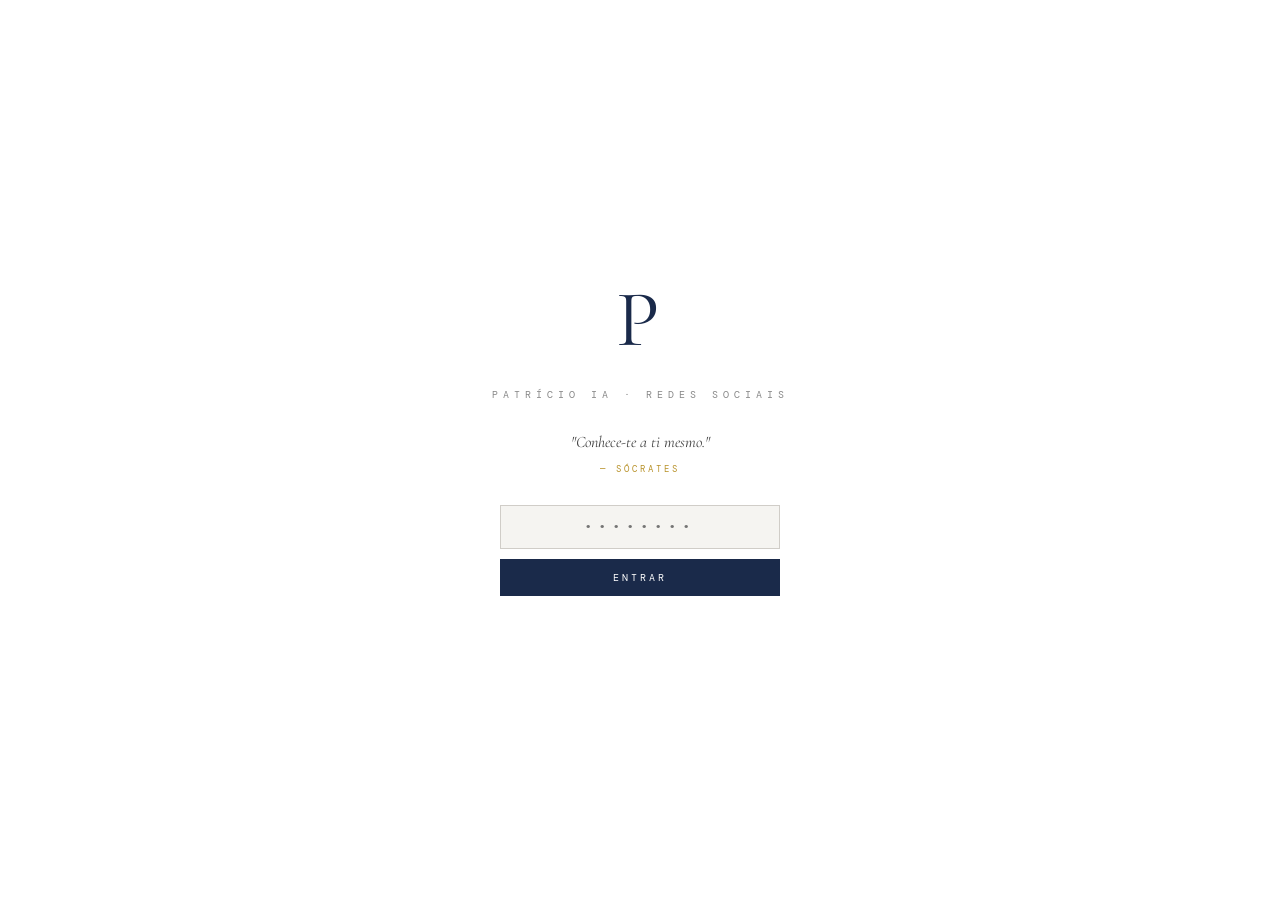
==== commit 8820ea22: "Add files via upload" ====
--- a/index.html
+++ b/index.html
@@ -4,27 +4,24 @@
 <meta charset="UTF-8">
 <meta name="viewport" content="width=device-width, initial-scale=1.0">
 <title>Patrício IA — Redes Sociais</title>
-<link href="https://fonts.googleapis.com/css2?family=Cormorant+Garamond:ital,wght@0,300;0,400;0,600;1,300;1,400&family=DM+Mono:wght@300;400&family=Bodoni+Moda:ital,wght@0,400;0,700;1,400&display=swap" rel="stylesheet">
+<link href="https://fonts.googleapis.com/css2?family=Cormorant+Garamond:ital,wght@0,400;0,600;1,400&family=DM+Mono:wght@400&display=swap" rel="stylesheet">
 <style>
 :root {
-  --bg: #080c14;
-  --surface: #0e1420;
-  --surface2: #141c2e;
-  --surface3: #1a2438;
-  --border: #1e2d4a;
-  --border2: #2a3d5e;
-  --gold: #c9a84c;
-  --gold-dim: #8a6e2f;
-  --gold-glow: rgba(201,168,76,0.15);
-  --blue: #1a3a6e;
-  --blue-bright: #2a5fd6;
-  --blue-light: #4a7fe8;
-  --text: #e8e4dc;
-  --text-muted: #5a6a82;
-  --text-mid: #8a9ab2;
+  --bg: #f5f4f1;
+  --white: #ffffff;
+  --border: #e0ddd8;
+  --border2: #d0cdc8;
+  --gold: #b8922a;
+  --gold-light: #faf3e0;
+  --gold-dim: #8a6020;
+  --navy: #1a2a4a;
+  --navy2: #243a62;
+  --text: #1a1a1a;
+  --text-mid: #444444;
+  --text-muted: #888888;
+  --text-light: #aaaaaa;
   --success: #2a7a4a;
-  --warning: #8a6020;
-  --danger: #7a2a2a;
+  --blue-tag: #1a4a7a;
 }
 
 * { margin: 0; padding: 0; box-sizing: border-box; }
@@ -34,752 +31,457 @@
   color: var(--text);
   font-family: 'DM Mono', monospace;
   font-size: 13px;
-  min-height: 100vh;
-  overflow: hidden;
-}
-
-body::before {
-  content: '';
-  position: fixed;
-  inset: 0;
-  background: radial-gradient(ellipse at 20% 50%, rgba(26,58,110,0.08) 0%, transparent 60%),
-              radial-gradient(ellipse at 80% 20%, rgba(201,168,76,0.04) 0%, transparent 50%);
-  pointer-events: none;
-  z-index: 0;
-}
-
-/* ── LOCK SCREEN ── */
-#lockScreen {
-  position: fixed;
-  inset: 0;
-  background: var(--bg);
-  display: flex;
-  flex-direction: column;
-  align-items: center;
-  justify-content: center;
-  z-index: 9999;
-  gap: 32px;
-}
-
-.lock-monogram {
-  font-family: 'Bodoni Moda', serif;
-  font-size: 72px;
-  color: var(--gold);
-  letter-spacing: 8px;
-  line-height: 1;
-  text-shadow: 0 0 60px rgba(201,168,76,0.3);
-}
-
-.lock-title {
-  font-family: 'Cormorant Garamond', serif;
-  font-size: 14px;
-  letter-spacing: 6px;
-  text-transform: uppercase;
-  color: var(--text-muted);
-}
-
-.lock-input-wrap {
-  display: flex;
-  flex-direction: column;
-  align-items: center;
-  gap: 12px;
-  width: 300px;
-}
-
-.lock-input {
-  width: 100%;
-  background: var(--surface);
-  border: 1px solid var(--border2);
-  color: var(--text);
-  font-family: 'DM Mono', monospace;
-  font-size: 14px;
-  padding: 14px 18px;
-  text-align: center;
-  letter-spacing: 4px;
-  outline: none;
-  transition: border-color 0.2s;
-}
-
-.lock-input:focus { border-color: var(--gold); }
-
-.lock-btn {
-  width: 100%;
-  background: var(--gold);
-  color: var(--bg);
-  border: none;
-  padding: 14px;
-  font-family: 'DM Mono', monospace;
-  font-size: 10px;
-  letter-spacing: 4px;
-  text-transform: uppercase;
-  cursor: pointer;
-  transition: all 0.2s;
-}
-
-.lock-btn:hover { background: #e0bb5a; }
-
-.lock-error {
-  font-size: 10px;
-  color: #c05050;
-  letter-spacing: 2px;
-  text-transform: uppercase;
-  height: 16px;
-}
-
-.lock-quote {
-  max-width: 400px;
-  text-align: center;
-  font-family: 'Cormorant Garamond', serif;
-  font-size: 16px;
-  font-style: italic;
-  color: var(--text-mid);
-  line-height: 1.7;
-  padding: 0 20px;
-}
-
-.lock-quote-author {
-  font-size: 10px;
-  letter-spacing: 3px;
-  text-transform: uppercase;
-  color: var(--gold-dim);
-  margin-top: 8px;
-  font-family: 'DM Mono', monospace;
-  font-style: normal;
-}
-
-/* ── LAYOUT ── */
-#app {
-  display: none;
   height: 100vh;
-  flex-direction: column;
-  position: relative;
-  z-index: 1;
-}
-
-#app.visible { display: flex; }
-
-/* ── HEADER ── */
-header {
-  height: 56px;
-  background: var(--surface);
-  border-bottom: 1px solid var(--border);
-  display: flex;
-  align-items: center;
-  padding: 0 20px;
-  gap: 20px;
-  flex-shrink: 0;
-}
-
-.logo-mark {
-  font-family: 'Bodoni Moda', serif;
-  font-size: 18px;
-  color: var(--gold);
-  letter-spacing: 3px;
-  font-weight: 700;
-}
-
-.logo-sep {
-  width: 1px;
-  height: 20px;
-  background: var(--border2);
-}
-
-.logo-sub {
-  font-size: 9px;
-  letter-spacing: 4px;
-  text-transform: uppercase;
-  color: var(--text-muted);
-}
-
-.header-spacer { flex: 1; }
-
-.cost-display {
-  display: flex;
-  align-items: center;
-  gap: 16px;
-  font-size: 10px;
-  letter-spacing: 1px;
-  color: var(--text-muted);
-}
-
-.cost-item { display: flex; flex-direction: column; align-items: flex-end; gap: 2px; }
-.cost-label { font-size: 8px; letter-spacing: 2px; text-transform: uppercase; color: var(--text-muted); }
-.cost-value { color: var(--gold); font-size: 11px; }
-
-.header-sep { width: 1px; height: 20px; background: var(--border); }
-
-/* ── MAIN LAYOUT ── */
-.app-body {
-  display: flex;
-  flex: 1;
-  overflow: hidden;
-}
-
-/* ── SIDEBAR ── */
-.sidebar {
-  width: 56px;
-  background: var(--surface);
-  border-right: 1px solid var(--border);
-  display: flex;
-  flex-direction: column;
-  align-items: center;
-  padding: 12px 0;
-  gap: 4px;
-  transition: width 0.25s ease;
-  overflow: hidden;
-  flex-shrink: 0;
-}
-
-.sidebar.expanded { width: 200px; }
-
-.sidebar-toggle {
-  width: 36px;
-  height: 36px;
-  display: flex;
-  align-items: center;
-  justify-content: center;
-  cursor: pointer;
-  color: var(--text-muted);
-  border: none;
-  background: none;
-  font-size: 16px;
-  transition: color 0.15s;
-  margin-bottom: 8px;
-  flex-shrink: 0;
-}
-
-.sidebar-toggle:hover { color: var(--gold); }
-
-.nav-item {
-  width: 100%;
-  display: flex;
-  align-items: center;
-  gap: 12px;
-  padding: 10px 10px;
-  cursor: pointer;
-  border: none;
-  background: none;
-  color: var(--text-muted);
-  font-family: 'DM Mono', monospace;
-  font-size: 10px;
-  letter-spacing: 2px;
-  text-transform: uppercase;
-  transition: all 0.15s;
-  border-left: 2px solid transparent;
-  white-space: nowrap;
-  flex-shrink: 0;
-}
-
-.nav-item:hover { color: var(--text); background: var(--surface2); }
-.nav-item.active { color: var(--gold); border-left-color: var(--gold); background: var(--gold-glow); }
-
-.nav-icon {
-  font-size: 16px;
-  width: 28px;
-  min-width: 28px;
-  text-align: center;
-  display: flex;
-  align-items: center;
-  justify-content: center;
-}
-
-.nav-label { opacity: 0; transition: opacity 0.2s; white-space: nowrap; }
-.sidebar.expanded .nav-label { opacity: 1; }
-
-.sidebar-divider {
-  width: 32px;
-  height: 1px;
-  background: var(--border);
-  margin: 8px 0;
-  flex-shrink: 0;
-}
-
-.sidebar.expanded .sidebar-divider { width: calc(100% - 20px); }
-
-/* ── MAIN CONTENT ── */
-.main-content {
-  flex: 1;
   overflow: hidden;
   display: flex;
   flex-direction: column;
 }
 
+/* ── LOCK ── */
+#lockScreen {
+  position: fixed; inset: 0;
+  background: var(--white);
+  display: flex; flex-direction: column;
+  align-items: center; justify-content: center;
+  gap: 28px; z-index: 9999;
+}
+.lock-initial {
+  font-family: 'Cormorant Garamond', serif;
+  font-size: 80px; color: var(--navy);
+  letter-spacing: 6px; line-height: 1;
+}
+.lock-name {
+  font-size: 10px; letter-spacing: 5px;
+  text-transform: uppercase; color: var(--text-muted);
+}
+.lock-quote {
+  max-width: 380px; text-align: center;
+  font-family: 'Cormorant Garamond', serif;
+  font-size: 16px; font-style: italic;
+  color: var(--text-mid); line-height: 1.7;
+}
+.lock-author {
+  font-size: 9px; letter-spacing: 3px;
+  text-transform: uppercase; color: var(--gold);
+  font-family: 'DM Mono', monospace;
+  font-style: normal; margin-top: 6px;
+}
+.lock-form {
+  display: flex; flex-direction: column;
+  align-items: center; gap: 10px; width: 280px;
+}
+.lock-input {
+  width: 100%; background: var(--bg);
+  border: 1px solid var(--border2);
+  color: var(--text); font-family: 'DM Mono', monospace;
+  font-size: 14px; padding: 12px 16px;
+  text-align: center; letter-spacing: 6px; outline: none;
+}
+.lock-input:focus { border-color: var(--gold); }
+.lock-btn {
+  width: 100%; background: var(--navy);
+  color: var(--white); border: none;
+  padding: 12px; font-family: 'DM Mono', monospace;
+  font-size: 10px; letter-spacing: 3px;
+  text-transform: uppercase; cursor: pointer;
+  transition: background 0.2s;
+}
+.lock-btn:hover { background: var(--navy2); }
+.lock-error { font-size: 10px; color: #c05050; letter-spacing: 2px; text-transform: uppercase; height: 14px; }
+
+/* ── APP ── */
+#app { display: none; flex: 1; flex-direction: column; overflow: hidden; }
+#app.on { display: flex; }
+
+/* ── TOPBAR ── */
+.topbar {
+  height: 48px; background: var(--white);
+  border-bottom: 1px solid var(--border);
+  display: flex; align-items: center;
+  padding: 0 20px; gap: 14px; flex-shrink: 0;
+}
+.topbar-logo {
+  font-family: 'Cormorant Garamond', serif;
+  font-size: 20px; color: var(--navy); font-weight: 600;
+}
+.topbar-sep { width: 1px; height: 18px; background: var(--border2); }
+.topbar-section {
+  font-size: 10px; letter-spacing: 3px;
+  text-transform: uppercase; color: var(--text-muted);
+}
+.topbar-space { flex: 1; }
+.cost-row { display: flex; gap: 20px; align-items: center; }
+.cost-item { display: flex; flex-direction: column; align-items: flex-end; gap: 1px; }
+.cost-lbl { font-size: 8px; color: var(--text-light); text-transform: uppercase; letter-spacing: 1px; }
+.cost-val { font-size: 11px; font-weight: 400; color: var(--gold-dim); }
+
+/* ── BODY ── */
+.app-body { display: flex; flex: 1; overflow: hidden; }
+
+/* ── SIDEBAR ── */
+.sidebar {
+  width: 200px; background: var(--white);
+  border-right: 1px solid var(--border);
+  display: flex; flex-direction: column;
+  padding: 10px 0; transition: width 0.2s ease;
+  overflow: hidden; flex-shrink: 0;
+}
+.sidebar.closed { width: 50px; }
+
+.sb-toggle-row {
+  display: flex; align-items: center;
+  justify-content: space-between;
+  padding: 0 12px; margin-bottom: 10px; height: 28px;
+}
+.sb-brand {
+  font-size: 11px; letter-spacing: 2px;
+  text-transform: uppercase; color: var(--navy);
+  white-space: nowrap; overflow: hidden;
+}
+.sidebar.closed .sb-brand { display: none; }
+.sb-toggle {
+  background: none; border: none;
+  cursor: pointer; color: var(--navy);
+  font-size: 16px; padding: 2px; line-height: 1;
+  flex-shrink: 0;
+}
+.sb-toggle:hover { color: var(--gold); }
+
+.nav-i {
+  display: flex; align-items: center; gap: 10px;
+  padding: 9px 13px; cursor: pointer;
+  border: none; border-left: 2px solid transparent;
+  background: none; width: 100%; text-align: left;
+  font-family: 'DM Mono', monospace;
+  overflow: hidden; transition: all 0.12s;
+}
+.nav-i:hover { background: var(--bg); }
+.nav-i.active { background: var(--gold-light); border-left-color: var(--gold); }
+.nav-ico { font-size: 14px; min-width: 22px; text-align: center; color: var(--navy); flex-shrink: 0; }
+.nav-lbl { font-size: 11px; color: var(--text); white-space: nowrap; overflow: hidden; }
+.nav-i.active .nav-lbl { color: var(--gold-dim); }
+.nav-i.active .nav-ico { color: var(--gold-dim); }
+.sidebar.closed .nav-lbl { display: none; }
+.sb-div { height: 1px; background: var(--border); margin: 5px 12px; flex-shrink: 0; }
+
+/* ── MAIN ── */
+.main { flex: 1; display: flex; flex-direction: column; overflow: hidden; min-width: 0; }
 .section { display: none; flex: 1; overflow: hidden; flex-direction: column; }
-.section.active { display: flex; }
+.section.on { display: flex; }
+
+/* ── TWO PANE ── */
+.two-pane { display: flex; flex: 1; overflow: hidden; }
+.pane-l {
+  width: 300px; min-width: 300px;
+  border-right: 1px solid var(--border);
+  background: var(--white);
+  overflow-y: auto; padding: 22px 18px;
+  display: flex; flex-direction: column; gap: 16px;
+  flex-shrink: 0;
+}
+.pane-l::-webkit-scrollbar { width: 3px; }
+.pane-l::-webkit-scrollbar-thumb { background: var(--border); }
+.pane-r { flex: 1; background: var(--bg); overflow-y: auto; padding: 22px; display: flex; flex-direction: column; gap: 14px; min-width: 0; }
+.pane-r::-webkit-scrollbar { width: 3px; }
+.pane-r::-webkit-scrollbar-thumb { background: var(--border); }
 
 /* ── SECTION HEADER ── */
-.section-header {
-  padding: 24px 32px 20px;
+.sec-head {
+  padding: 16px 22px; background: var(--white);
   border-bottom: 1px solid var(--border);
-  display: flex;
-  align-items: flex-end;
-  justify-content: space-between;
-  flex-shrink: 0;
-}
-
-.section-title-wrap { display: flex; flex-direction: column; gap: 4px; }
-.section-eyebrow { font-size: 9px; letter-spacing: 4px; text-transform: uppercase; color: var(--gold); }
-.section-title { font-family: 'Cormorant Garamond', serif; font-size: 28px; font-weight: 300; color: var(--text); }
-
-/* ── SCROLLABLE BODY ── */
-.section-body {
-  flex: 1;
-  overflow-y: auto;
-  padding: 28px 32px;
-}
-
-.section-body::-webkit-scrollbar { width: 3px; }
-.section-body::-webkit-scrollbar-thumb { background: var(--border2); }
+  display: flex; align-items: center;
+  justify-content: space-between; flex-shrink: 0;
+}
+.sec-eye { font-size: 9px; letter-spacing: 3px; text-transform: uppercase; color: var(--gold); margin-bottom: 2px; }
+.sec-title { font-family: 'Cormorant Garamond', serif; font-size: 22px; color: var(--navy); font-weight: 600; }
+.sec-actions { display: flex; gap: 8px; align-items: center; }
 
 /* ── FIELDS ── */
-.field-group { display: flex; flex-direction: column; gap: 8px; margin-bottom: 20px; }
-.field-label { font-size: 9px; letter-spacing: 3px; text-transform: uppercase; color: var(--text-muted); }
-.field-input, .field-textarea, .field-select {
-  background: var(--surface2);
-  border: 1px solid var(--border);
-  color: var(--text);
+.f-group { display: flex; flex-direction: column; gap: 7px; }
+.f-lbl { font-size: 9px; letter-spacing: 2px; text-transform: uppercase; color: var(--text-muted); }
+.f-input, .f-textarea, .f-select {
+  background: var(--bg); border: 1px solid var(--border2);
+  color: var(--text); font-family: 'DM Mono', monospace;
+  font-size: 12px; padding: 9px 12px; outline: none;
+  transition: border-color 0.2s; width: 100%;
+}
+.f-input:focus, .f-textarea:focus, .f-select:focus { border-color: var(--gold); }
+.f-textarea { min-height: 80px; line-height: 1.6; resize: none; }
+.f-select { appearance: none; cursor: pointer; background-image: url("data:image/svg+xml,%3Csvg xmlns='http://www.w3.org/2000/svg' width='10' height='6'%3E%3Cpath d='M0 0l5 6 5-6z' fill='%23888'/%3E%3C/svg%3E"); background-repeat: no-repeat; background-position: right 12px center; padding-right: 28px; }
+.f-select option { background: var(--white); }
+
+/* ── CHIPS ── */
+.chips { display: flex; flex-wrap: wrap; gap: 5px; }
+.chip {
+  padding: 4px 10px; border: 1px solid var(--border2);
+  border-radius: 20px; font-size: 10px; color: var(--text-mid);
+  cursor: pointer; background: var(--white);
+  font-family: 'DM Mono', monospace; transition: all 0.12s;
+}
+.chip:hover { border-color: var(--gold); color: var(--gold-dim); }
+.chip.on { border-color: var(--gold); color: var(--gold-dim); background: var(--gold-light); }
+
+/* ── BUTTONS ── */
+.btn-navy {
+  background: var(--navy); color: var(--white);
+  border: none; padding: 10px 20px;
   font-family: 'DM Mono', monospace;
-  font-size: 12px;
-  padding: 11px 14px;
-  outline: none;
-  transition: border-color 0.2s;
-  width: 100%;
-  resize: none;
-}
-.field-input:focus, .field-textarea:focus, .field-select:focus { border-color: var(--gold-dim); }
-.field-textarea { min-height: 90px; line-height: 1.6; }
-.field-select {
-  appearance: none;
-  cursor: pointer;
-  background-image: url("data:image/svg+xml,%3Csvg xmlns='http://www.w3.org/2000/svg' width='10' height='6'%3E%3Cpath d='M0 0l5 6 5-6z' fill='%235a6a82'/%3E%3C/svg%3E");
-  background-repeat: no-repeat;
-  background-position: right 14px center;
-  padding-right: 32px;
-}
-.field-select option { background: var(--surface2); }
-
-.chips { display: flex; flex-wrap: wrap; gap: 6px; }
-.chip {
-  padding: 5px 12px;
-  border: 1px solid var(--border);
-  font-size: 10px;
-  letter-spacing: 1px;
-  color: var(--text-muted);
-  cursor: pointer;
-  transition: all 0.15s;
-  background: none;
+  font-size: 10px; letter-spacing: 2px;
+  text-transform: uppercase; cursor: pointer;
+  transition: background 0.15s;
+}
+.btn-navy:hover { background: var(--navy2); }
+.btn-navy:disabled { opacity: 0.4; cursor: not-allowed; }
+.btn-navy.full { width: 100%; padding: 11px; }
+
+.btn-out {
+  background: none; color: var(--text-muted);
+  border: 1px solid var(--border2); padding: 7px 14px;
   font-family: 'DM Mono', monospace;
-}
-.chip:hover { border-color: var(--border2); color: var(--text); }
-.chip.selected { border-color: var(--gold); color: var(--gold); background: var(--gold-glow); }
-
-/* ── BUTTONS ── */
+  font-size: 9px; letter-spacing: 2px;
+  text-transform: uppercase; cursor: pointer;
+  transition: all 0.12s;
+}
+.btn-out:hover { color: var(--gold-dim); border-color: var(--gold); }
+
 .btn-gold {
-  background: var(--gold);
-  color: var(--bg);
-  border: none;
-  padding: 12px 24px;
+  background: var(--gold); color: var(--white);
+  border: none; padding: 10px 20px;
   font-family: 'DM Mono', monospace;
-  font-size: 10px;
-  letter-spacing: 3px;
-  text-transform: uppercase;
-  cursor: pointer;
-  transition: all 0.2s;
-}
-.btn-gold:hover { background: #e0bb5a; transform: translateY(-1px); }
-.btn-gold:disabled { opacity: 0.4; cursor: not-allowed; transform: none; }
-
-.btn-outline {
-  background: none;
-  color: var(--text-muted);
-  border: 1px solid var(--border);
-  padding: 8px 16px;
-  font-family: 'DM Mono', monospace;
-  font-size: 9px;
-  letter-spacing: 3px;
-  text-transform: uppercase;
-  cursor: pointer;
-  transition: all 0.15s;
-}
-.btn-outline:hover { color: var(--gold); border-color: var(--gold-dim); }
-
-/* ── TWO-PANE LAYOUT ── */
-.two-pane { display: flex; flex: 1; overflow: hidden; }
-.pane-left { width: 360px; min-width: 360px; border-right: 1px solid var(--border); overflow-y: auto; padding: 24px; }
-.pane-left::-webkit-scrollbar { width: 3px; }
-.pane-left::-webkit-scrollbar-thumb { background: var(--border2); }
-.pane-right { flex: 1; display: flex; flex-direction: column; overflow: hidden; }
-.pane-right-header { padding: 16px 24px; border-bottom: 1px solid var(--border); display: flex; align-items: center; justify-content: space-between; }
-.pane-right-body { flex: 1; overflow-y: auto; padding: 28px; }
-.pane-right-body::-webkit-scrollbar { width: 3px; }
-.pane-right-body::-webkit-scrollbar-thumb { background: var(--border2); }
-
-/* ── RESULT BLOCKS ── */
-.result-block {
-  background: var(--surface);
-  border: 1px solid var(--border);
-  padding: 24px 28px;
-  margin-bottom: 16px;
-}
-.result-block-label {
-  font-size: 9px;
-  letter-spacing: 3px;
-  text-transform: uppercase;
-  color: var(--text-muted);
-  margin-bottom: 12px;
-  display: flex;
-  justify-content: space-between;
-  align-items: center;
-}
-.result-text { font-family: 'Cormorant Garamond', serif; font-size: 18px; line-height: 1.8; color: var(--text); font-weight: 300; white-space: pre-wrap; }
-.result-text-sm { font-family: 'DM Mono', monospace; font-size: 12px; line-height: 1.7; color: var(--text-mid); white-space: pre-wrap; }
-.result-eyebrow { font-size: 9px; letter-spacing: 4px; text-transform: uppercase; color: var(--gold); margin-bottom: 16px; }
+  font-size: 10px; letter-spacing: 2px;
+  text-transform: uppercase; cursor: pointer;
+}
+.btn-gold:hover { background: var(--gold-dim); }
+
+/* ── RESULT CARDS ── */
+.r-card { background: var(--white); border: 1px solid var(--border); padding: 18px 22px; }
+.r-tag { font-size: 9px; letter-spacing: 2px; text-transform: uppercase; color: var(--gold); margin-bottom: 10px; display: flex; justify-content: space-between; align-items: center; }
+.r-hook { font-family: 'Cormorant Garamond', serif; font-size: 19px; color: var(--navy); font-style: italic; line-height: 1.45; margin-bottom: 12px; }
+.r-body { font-size: 13px; color: var(--text-mid); line-height: 1.85; white-space: pre-wrap; }
+.r-mono { font-size: 12px; color: var(--text-mid); line-height: 1.7; white-space: pre-wrap; }
 
 /* ── LOADING ── */
-.loading-bar { width: 160px; height: 1px; background: var(--border); position: relative; overflow: hidden; }
-.loading-bar::after { content: ''; position: absolute; top: 0; left: -50%; width: 50%; height: 100%; background: var(--gold); animation: loadAnim 1.4s ease-in-out infinite; }
-@keyframes loadAnim { 0% { left: -50%; } 100% { left: 150%; } }
-.loading-wrap { display: flex; flex-direction: column; align-items: center; justify-content: center; height: 100%; gap: 20px; }
-.loading-text { font-size: 9px; letter-spacing: 4px; text-transform: uppercase; color: var(--text-muted); }
-
-/* ── EMPTY STATE ── */
-.empty-state { display: flex; flex-direction: column; align-items: center; justify-content: center; height: 100%; gap: 16px; }
-.empty-mono { font-family: 'Bodoni Moda', serif; font-size: 56px; color: rgba(201,168,76,0.08); letter-spacing: 6px; }
-.empty-text { font-size: 10px; letter-spacing: 4px; text-transform: uppercase; color: var(--text-muted); }
+.loading-bar { width: 140px; height: 1px; background: var(--border2); position: relative; overflow: hidden; }
+.loading-bar::after { content: ''; position: absolute; top: 0; left: -50%; width: 50%; height: 100%; background: var(--gold); animation: la 1.4s ease-in-out infinite; }
+@keyframes la { 0% { left: -50%; } 100% { left: 150%; } }
+.loading-wrap { display: flex; flex-direction: column; align-items: center; justify-content: center; height: 100%; gap: 16px; }
+.loading-txt { font-size: 9px; letter-spacing: 3px; text-transform: uppercase; color: var(--text-muted); }
+.empty-wrap { display: flex; flex-direction: column; align-items: center; justify-content: center; height: 100%; gap: 12px; }
+.empty-mono { font-family: 'Cormorant Garamond', serif; font-size: 52px; color: #e0dbd0; }
+.empty-txt { font-size: 9px; letter-spacing: 3px; text-transform: uppercase; color: var(--text-light); }
 
 /* ── CHAT ── */
-.chat-wrap { display: flex; flex-direction: column; height: 100%; }
-.chat-messages { flex: 1; overflow-y: auto; padding: 24px; display: flex; flex-direction: column; gap: 20px; }
-.chat-messages::-webkit-scrollbar { width: 3px; }
-.chat-messages::-webkit-scrollbar-thumb { background: var(--border2); }
-
-.chat-msg { display: flex; gap: 14px; max-width: 85%; }
-.chat-msg.user { flex-direction: row-reverse; align-self: flex-end; }
-.chat-msg.assistant { align-self: flex-start; }
-
-.chat-avatar {
-  width: 32px;
-  height: 32px;
-  min-width: 32px;
-  display: flex;
-  align-items: center;
-  justify-content: center;
-  font-size: 11px;
-  font-family: 'Bodoni Moda', serif;
-  color: var(--gold);
-  border: 1px solid var(--border2);
-  background: var(--surface2);
-}
-
-.chat-bubble {
-  background: var(--surface);
-  border: 1px solid var(--border);
-  padding: 14px 18px;
-  line-height: 1.7;
-  font-size: 13px;
-  color: var(--text-mid);
-}
-
-.chat-msg.user .chat-bubble {
-  background: var(--blue);
-  border-color: var(--blue-bright);
-  color: var(--text);
-}
-
-.chat-input-wrap {
-  border-top: 1px solid var(--border);
-  padding: 16px 24px;
-  display: flex;
-  gap: 12px;
-  align-items: flex-end;
-}
-
-.chat-input {
-  flex: 1;
-  background: var(--surface2);
-  border: 1px solid var(--border);
-  color: var(--text);
-  font-family: 'DM Mono', monospace;
-  font-size: 12px;
-  padding: 11px 14px;
-  outline: none;
-  resize: none;
-  min-height: 44px;
-  max-height: 120px;
-  line-height: 1.5;
-  transition: border-color 0.2s;
-}
-.chat-input:focus { border-color: var(--gold-dim); }
-
-/* ── QUICK ACTIONS ── */
-.quick-actions { display: grid; grid-template-columns: repeat(3, 1fr); gap: 10px; padding: 16px 24px; border-bottom: 1px solid var(--border); }
-.quick-btn {
-  background: var(--surface2);
-  border: 1px solid var(--border);
-  color: var(--text-mid);
-  font-family: 'DM Mono', monospace;
-  font-size: 10px;
-  letter-spacing: 1px;
-  padding: 10px 12px;
-  cursor: pointer;
-  transition: all 0.15s;
-  text-align: left;
-  display: flex;
-  flex-direction: column;
-  gap: 4px;
-}
-.quick-btn:hover { border-color: var(--gold-dim); color: var(--gold); background: var(--gold-glow); }
-.quick-btn-icon { font-size: 14px; }
-.quick-btn-label { font-size: 9px; letter-spacing: 2px; text-transform: uppercase; }
+.chat-wrap { display: flex; flex-direction: column; flex: 1; overflow: hidden; }
+.quick-grid { display: grid; grid-template-columns: repeat(3,1fr); gap: 8px; padding: 14px 18px; border-bottom: 1px solid var(--border); background: var(--white); flex-shrink: 0; }
+.q-btn { background: var(--bg); border: 1px solid var(--border); padding: 10px 12px; font-size: 11px; color: var(--text); cursor: pointer; text-align: left; font-family: 'DM Mono', monospace; transition: all 0.12s; }
+.q-btn small { display: block; font-size: 9px; color: var(--text-muted); margin-top: 2px; }
+.q-btn:hover { border-color: var(--gold); background: var(--gold-light); color: var(--gold-dim); }
+.q-btn:hover small { color: var(--gold); }
+.chat-msgs { flex: 1; overflow-y: auto; padding: 18px; display: flex; flex-direction: column; gap: 14px; background: var(--bg); }
+.chat-msgs::-webkit-scrollbar { width: 3px; }
+.chat-msgs::-webkit-scrollbar-thumb { background: var(--border); }
+.c-msg { display: flex; gap: 10px; max-width: 80%; }
+.c-msg.u { align-self: flex-end; flex-direction: row-reverse; }
+.c-av { width: 28px; height: 28px; min-width: 28px; border-radius: 50%; display: flex; align-items: center; justify-content: center; font-size: 10px; flex-shrink: 0; }
+.av-ia { background: #f0e8d0; color: var(--gold-dim); border: 1px solid #e0d0a8; }
+.av-p { background: var(--navy); color: var(--white); }
+.c-bubble { padding: 11px 15px; font-size: 13px; line-height: 1.7; }
+.bubble-ia { background: var(--white); border: 1px solid var(--border); color: var(--text-mid); }
+.bubble-u { background: var(--navy); color: #dde4f0; }
+.chat-foot { padding: 12px 18px; border-top: 1px solid var(--border); display: flex; gap: 10px; background: var(--white); flex-shrink: 0; }
+.c-input { flex: 1; background: var(--bg); border: 1px solid var(--border2); padding: 9px 13px; font-size: 13px; font-family: 'DM Mono', monospace; color: var(--text); outline: none; resize: none; min-height: 40px; max-height: 100px; }
+.c-input:focus { border-color: var(--gold); }
 
 /* ── CALENDAR ── */
-.calendar-grid { display: grid; grid-template-columns: repeat(7, 1fr); gap: 1px; background: var(--border); }
-.cal-header-cell { background: var(--surface); padding: 8px; text-align: center; font-size: 9px; letter-spacing: 2px; text-transform: uppercase; color: var(--text-muted); }
-.cal-cell {
-  background: var(--surface);
-  min-height: 80px;
-  padding: 8px;
-  cursor: pointer;
-  transition: background 0.15s;
-  position: relative;
-}
-.cal-cell:hover { background: var(--surface2); }
-.cal-cell.today { background: var(--gold-glow); }
-.cal-cell.other-month { opacity: 0.4; }
+.cal-grid { display: grid; grid-template-columns: repeat(7,1fr); gap: 1px; background: var(--border); flex: 1; }
+.cal-h { background: var(--white); padding: 8px; text-align: center; font-size: 9px; letter-spacing: 2px; text-transform: uppercase; color: var(--text-muted); }
+.cal-cell { background: var(--white); min-height: 90px; padding: 8px; cursor: pointer; transition: background 0.12s; position: relative; }
+.cal-cell:hover { background: var(--bg); }
+.cal-cell.today { background: #fffbf0; }
+.cal-cell.other { opacity: 0.4; }
 .cal-day { font-size: 11px; color: var(--text-muted); margin-bottom: 4px; }
-.cal-cell.today .cal-day { color: var(--gold); font-weight: bold; }
-.cal-post-dot {
-  font-size: 9px;
-  padding: 2px 6px;
-  margin-bottom: 2px;
-  border-left: 2px solid var(--gold);
-  background: var(--gold-glow);
-  color: var(--text-mid);
-  white-space: nowrap;
-  overflow: hidden;
-  text-overflow: ellipsis;
-  cursor: pointer;
-}
-.cal-post-dot.agendado { border-left-color: var(--blue-light); background: rgba(74,127,232,0.1); }
-.cal-post-dot.publicado { border-left-color: #2a7a4a; background: rgba(42,122,74,0.1); }
-.cal-post-dot.por-fazer { border-left-color: var(--text-muted); background: var(--surface3); }
-
-.cal-nav { display: flex; align-items: center; gap: 16px; }
-.cal-month { font-family: 'Cormorant Garamond', serif; font-size: 20px; font-weight: 300; }
-.cal-nav-btn { background: none; border: 1px solid var(--border); color: var(--text-muted); width: 28px; height: 28px; cursor: pointer; font-size: 12px; transition: all 0.15s; }
-.cal-nav-btn:hover { color: var(--gold); border-color: var(--gold-dim); }
+.cal-cell.today .cal-day { color: var(--gold-dim); font-weight: 400; }
+.cal-dot { font-size: 9px; padding: 2px 6px; margin-bottom: 2px; border-left: 2px solid var(--gold); background: var(--gold-light); color: var(--text-mid); white-space: nowrap; overflow: hidden; text-overflow: ellipsis; cursor: pointer; }
+.cal-dot.agendado { border-left-color: #1a6ab8; background: #e8f0fa; }
+.cal-dot.publicado { border-left-color: var(--success); background: #e8f5ee; }
+.cal-dot.por-fazer { border-left-color: var(--text-light); background: var(--bg); }
+.cal-nav-row { display: flex; align-items: center; gap: 10px; }
+.cal-nav-btn { background: none; border: 1px solid var(--border2); color: var(--text-mid); width: 26px; height: 26px; cursor: pointer; font-size: 12px; transition: all 0.12s; }
+.cal-nav-btn:hover { color: var(--gold-dim); border-color: var(--gold); }
 
 /* ── STATS ── */
-.stats-grid { display: grid; grid-template-columns: repeat(4, 1fr); gap: 16px; margin-bottom: 24px; }
-.stat-card { background: var(--surface); border: 1px solid var(--border); padding: 20px; }
-.stat-label { font-size: 9px; letter-spacing: 3px; text-transform: uppercase; color: var(--text-muted); margin-bottom: 8px; }
-.stat-value { font-family: 'Bodoni Moda', serif; font-size: 32px; color: var(--gold); line-height: 1; }
-.stat-sub { font-size: 10px; color: var(--text-muted); margin-top: 4px; }
-
-.perf-table { width: 100%; border-collapse: collapse; }
-.perf-table th { text-align: left; font-size: 9px; letter-spacing: 3px; text-transform: uppercase; color: var(--text-muted); padding: 10px 14px; border-bottom: 1px solid var(--border); }
-.perf-table td { padding: 12px 14px; border-bottom: 1px solid var(--border); font-size: 12px; color: var(--text-mid); }
-.perf-table tr:hover td { background: var(--surface2); }
-
-.success-bar { height: 4px; background: var(--border); position: relative; overflow: hidden; margin-top: 4px; }
-.success-fill { height: 100%; background: var(--gold); transition: width 0.5s; }
+.stats-grid { display: grid; grid-template-columns: repeat(4,1fr); gap: 14px; margin-bottom: 20px; }
+.stat-card { background: var(--white); border: 1px solid var(--border); padding: 18px; }
+.stat-lbl { font-size: 9px; letter-spacing: 2px; text-transform: uppercase; color: var(--text-muted); margin-bottom: 8px; }
+.stat-val { font-family: 'Cormorant Garamond', serif; font-size: 34px; color: var(--navy); line-height: 1; }
+.stat-sub { font-size: 10px; color: var(--text-light); margin-top: 4px; }
+.stat-card.gold .stat-val { color: var(--gold-dim); }
 
 /* ── KB ── */
-.kb-item { background: var(--surface); border: 1px solid var(--border); padding: 16px 20px; margin-bottom: 10px; display: flex; align-items: center; gap: 14px; }
-.kb-icon { font-size: 20px; width: 32px; text-align: center; color: var(--gold-dim); }
+.kb-item { background: var(--white); border: 1px solid var(--border); padding: 14px 18px; display: flex; align-items: center; gap: 14px; margin-bottom: 8px; }
+.kb-ico { font-size: 18px; min-width: 28px; text-align: center; }
 .kb-info { flex: 1; }
-.kb-name { font-size: 12px; color: var(--text); margin-bottom: 3px; }
+.kb-name { font-size: 12px; color: var(--text); margin-bottom: 2px; }
 .kb-meta { font-size: 10px; color: var(--text-muted); }
-.kb-actions { display: flex; gap: 8px; }
 
 /* ── ARCHIVE ── */
-.archive-filters { display: flex; gap: 10px; margin-bottom: 20px; align-items: center; }
-.archive-item { background: var(--surface); border: 1px solid var(--border); padding: 16px 20px; margin-bottom: 10px; cursor: pointer; transition: all 0.15s; }
-.archive-item:hover { border-color: var(--border2); background: var(--surface2); }
-.archive-item-header { display: flex; align-items: center; justify-content: space-between; margin-bottom: 8px; }
-.archive-tag { font-size: 8px; letter-spacing: 3px; text-transform: uppercase; padding: 3px 8px; border: 1px solid var(--border2); color: var(--gold-dim); }
-.archive-date { font-size: 10px; color: var(--text-muted); }
-.archive-preview { font-family: 'Cormorant Garamond', serif; font-size: 16px; font-style: italic; color: var(--text-mid); line-height: 1.4; }
+.arc-item { background: var(--white); border: 1px solid var(--border); padding: 14px 18px; margin-bottom: 8px; cursor: pointer; transition: all 0.12s; }
+.arc-item:hover { border-color: var(--border2); background: var(--bg); }
+.arc-head { display: flex; align-items: center; justify-content: space-between; margin-bottom: 6px; }
+.arc-tag { font-size: 8px; letter-spacing: 2px; text-transform: uppercase; padding: 2px 8px; border: 1px solid var(--border2); color: var(--gold-dim); }
+.arc-date { font-size: 10px; color: var(--text-muted); }
+.arc-prev { font-family: 'Cormorant Garamond', serif; font-size: 15px; font-style: italic; color: var(--text-mid); line-height: 1.4; }
+
+/* ── ADN ── */
+.adn-grid { display: grid; grid-template-columns: 1fr 1fr; gap: 16px; }
+.adn-card { background: var(--white); border: 1px solid var(--border); padding: 20px; }
+.adn-title { font-size: 9px; letter-spacing: 3px; text-transform: uppercase; color: var(--gold); margin-bottom: 14px; }
+
+/* ── TAGS ── */
+.tag-wrap { display: flex; flex-wrap: wrap; gap: 6px; align-items: center; background: var(--bg); border: 1px solid var(--border2); padding: 8px 10px; }
+.tag-pill { background: var(--white); border: 1px solid var(--border2); color: var(--text-mid); padding: 3px 8px; font-size: 10px; display: flex; align-items: center; gap: 5px; }
+.tag-x { cursor: pointer; color: var(--text-light); font-size: 12px; }
+.tag-x:hover { color: #c05050; }
+.tag-add { background: none; border: none; color: var(--text-muted); font-family: 'DM Mono', monospace; font-size: 11px; outline: none; min-width: 100px; }
 
 /* ── MODAL ── */
-.modal-overlay { position: fixed; inset: 0; background: rgba(8,12,20,0.85); z-index: 500; display: none; align-items: center; justify-content: center; }
-.modal-overlay.open { display: flex; }
-.modal { background: var(--surface); border: 1px solid var(--border2); width: 560px; max-width: 90vw; max-height: 85vh; overflow-y: auto; }
-.modal-header { padding: 20px 24px; border-bottom: 1px solid var(--border); display: flex; align-items: center; justify-content: space-between; }
-.modal-title { font-family: 'Cormorant Garamond', serif; font-size: 20px; }
-.modal-close { background: none; border: none; color: var(--text-muted); font-size: 18px; cursor: pointer; }
-.modal-body { padding: 24px; }
-.modal-footer { padding: 16px 24px; border-top: 1px solid var(--border); display: flex; justify-content: flex-end; gap: 10px; }
-
-/* ── TOAST ── */
-.toast { position: fixed; bottom: 28px; right: 28px; background: var(--surface); border: 1px solid var(--gold-dim); color: var(--gold); padding: 12px 20px; font-size: 10px; letter-spacing: 3px; text-transform: uppercase; opacity: 0; transform: translateY(10px); transition: all 0.3s; pointer-events: none; z-index: 9998; }
-.toast.show { opacity: 1; transform: translateY(0); }
-
-/* ── ADN SECTION ── */
-.adn-grid { display: grid; grid-template-columns: 1fr 1fr; gap: 20px; }
-.adn-card { background: var(--surface); border: 1px solid var(--border); padding: 24px; }
-.adn-card-title { font-size: 9px; letter-spacing: 4px; text-transform: uppercase; color: var(--gold); margin-bottom: 16px; display: flex; align-items: center; gap: 8px; }
-
-/* ── CAROUSEL SLIDES ── */
-.slide-list { display: flex; flex-direction: column; gap: 10px; }
-.slide-item { display: flex; gap: 14px; background: var(--surface); border: 1px solid var(--border); padding: 16px 20px; }
-.slide-num { font-family: 'Bodoni Moda', serif; font-size: 24px; color: var(--gold-dim); min-width: 30px; line-height: 1; }
-.slide-content { flex: 1; }
-.slide-label-sm { font-size: 8px; letter-spacing: 3px; text-transform: uppercase; color: var(--text-muted); margin-bottom: 4px; }
-.slide-title { font-family: 'Cormorant Garamond', serif; font-size: 15px; color: var(--text); margin-bottom: 4px; }
-.slide-body { font-size: 11px; color: var(--text-muted); line-height: 1.5; }
-
-/* ── IDEAS GRID ── */
-.ideas-grid { display: grid; grid-template-columns: repeat(2, 1fr); gap: 12px; }
-.idea-card { background: var(--surface); border: 1px solid var(--border); padding: 20px; cursor: pointer; transition: all 0.15s; }
-.idea-card:hover { border-color: var(--gold-dim); }
-.idea-num { font-family: 'Bodoni Moda', serif; font-size: 28px; color: rgba(201,168,76,0.12); line-height: 1; margin-bottom: 8px; }
-.idea-text { font-family: 'Cormorant Garamond', serif; font-size: 15px; font-style: italic; color: var(--text); line-height: 1.4; }
-.idea-angle { font-size: 11px; color: var(--text-muted); margin-top: 6px; line-height: 1.4; }
-.idea-format { font-size: 8px; letter-spacing: 3px; text-transform: uppercase; color: var(--gold-dim); margin-top: 8px; }
-
-.fade-in { animation: fadeIn 0.3s ease forwards; }
-@keyframes fadeIn { from { opacity: 0; transform: translateY(6px); } to { opacity: 1; transform: translateY(0); } }
-
-.divider { height: 1px; background: var(--border); margin: 20px 0; }
-
-.tags-input-wrap { display: flex; flex-wrap: wrap; gap: 6px; align-items: center; }
-.tag-item { background: var(--surface2); border: 1px solid var(--border2); color: var(--text-mid); padding: 4px 10px; font-size: 10px; display: flex; align-items: center; gap: 6px; }
-.tag-remove { cursor: pointer; color: var(--text-muted); font-size: 12px; line-height: 1; }
-.tag-remove:hover { color: #c05050; }
-.tag-add-input { background: none; border: none; color: var(--text); font-family: 'DM Mono', monospace; font-size: 11px; outline: none; width: 120px; }
-
-.status-badge { font-size: 8px; letter-spacing: 2px; text-transform: uppercase; padding: 2px 8px; border: 1px solid; }
-.status-badge.por-fazer { color: var(--text-muted); border-color: var(--border2); }
-.status-badge.agendado { color: var(--blue-light); border-color: var(--blue); }
-.status-badge.publicado { color: #3aaa6a; border-color: var(--success); }
-
-.grid-2 { display: grid; grid-template-columns: 1fr 1fr; gap: 16px; }
-.grid-3 { display: grid; grid-template-columns: 1fr 1fr 1fr; gap: 16px; }
+.modal-bg { position: fixed; inset: 0; background: rgba(26,42,74,0.18); z-index: 500; display: none; align-items: center; justify-content: center; }
+.modal-bg.on { display: flex; }
+.modal { background: var(--white); border: 1px solid var(--border2); width: 520px; max-width: 92vw; max-height: 88vh; overflow-y: auto; }
+.modal-head { padding: 18px 22px; border-bottom: 1px solid var(--border); display: flex; align-items: center; justify-content: space-between; }
+.modal-title { font-family: 'Cormorant Garamond', serif; font-size: 19px; color: var(--navy); }
+.modal-x { background: none; border: none; color: var(--text-muted); font-size: 18px; cursor: pointer; }
+.modal-body { padding: 22px; display: flex; flex-direction: column; gap: 14px; }
+.modal-foot { padding: 14px 22px; border-top: 1px solid var(--border); display: flex; justify-content: flex-end; gap: 10px; }
+.grid-2 { display: grid; grid-template-columns: 1fr 1fr; gap: 12px; }
+.grid-3 { display: grid; grid-template-columns: 1fr 1fr 1fr; gap: 12px; }
+
+/* ── PERF TABLE ── */
+.p-table { width: 100%; border-collapse: collapse; }
+.p-table th { text-align: left; font-size: 9px; letter-spacing: 2px; text-transform: uppercase; color: var(--text-muted); padding: 8px 12px; border-bottom: 1px solid var(--border); }
+.p-table td { padding: 10px 12px; border-bottom: 1px solid var(--border); font-size: 12px; color: var(--text-mid); }
+.p-table tr:hover td { background: var(--bg); }
+.s-bar { height: 3px; background: var(--border); margin-top: 4px; }
+.s-fill { height: 100%; background: var(--gold); }
+
+/* ── STATUS BADGES ── */
+.badge { font-size: 8px; letter-spacing: 2px; text-transform: uppercase; padding: 2px 8px; border: 1px solid; }
+.badge.pf { color: var(--text-muted); border-color: var(--border2); }
+.badge.ag { color: #1a6ab8; border-color: #a0c0e8; }
+.badge.pu { color: var(--success); border-color: #a0d0b8; }
+
+/* SLIDES */
+.slide-list { display: flex; flex-direction: column; gap: 8px; }
+.slide-item { display: flex; gap: 12px; background: var(--white); border: 1px solid var(--border); padding: 14px 18px; }
+.slide-num { font-family: 'Cormorant Garamond', serif; font-size: 24px; color: #c8b888; min-width: 28px; line-height: 1; }
+.slide-body { flex: 1; }
+.slide-lbl { font-size: 8px; letter-spacing: 2px; text-transform: uppercase; color: var(--text-muted); margin-bottom: 3px; }
+.slide-t { font-family: 'Cormorant Garamond', serif; font-size: 15px; color: var(--navy); margin-bottom: 3px; }
+.slide-d { font-size: 11px; color: var(--text-muted); line-height: 1.5; }
+
+/* IDEAS */
+.ideas-grid { display: grid; grid-template-columns: 1fr 1fr; gap: 12px; }
+.idea-card { background: var(--white); border: 1px solid var(--border); padding: 18px; cursor: pointer; transition: all 0.12s; }
+.idea-card:hover { border-color: var(--gold); }
+.idea-n { font-family: 'Cormorant Garamond', serif; font-size: 28px; color: #e8e0cc; line-height: 1; margin-bottom: 8px; }
+.idea-t { font-family: 'Cormorant Garamond', serif; font-size: 15px; font-style: italic; color: var(--navy); line-height: 1.4; }
+.idea-a { font-size: 11px; color: var(--text-muted); margin-top: 6px; line-height: 1.4; }
+.idea-f { font-size: 8px; letter-spacing: 2px; text-transform: uppercase; color: var(--gold); margin-top: 8px; }
+
+.divider { height: 1px; background: var(--border); margin: 16px 0; }
+.fade-in { animation: fi 0.3s ease forwards; }
+@keyframes fi { from { opacity: 0; transform: translateY(5px); } to { opacity: 1; transform: translateY(0); } }
+.scroll-body { flex: 1; overflow-y: auto; padding: 22px; }
+.scroll-body::-webkit-scrollbar { width: 3px; }
+.scroll-body::-webkit-scrollbar-thumb { background: var(--border); }
+
+/* TOAST */
+.toast { position: fixed; bottom: 24px; right: 24px; background: var(--navy); color: var(--white); padding: 10px 18px; font-size: 10px; letter-spacing: 2px; text-transform: uppercase; opacity: 0; transform: translateY(8px); transition: all 0.25s; pointer-events: none; z-index: 9998; }
+.toast.on { opacity: 1; transform: translateY(0); }
 </style>
 </head>
 <body>
 
-<!-- LOCK SCREEN -->
+<!-- LOCK -->
 <div id="lockScreen">
-  <div class="lock-monogram">P</div>
-  <div class="lock-title">Patrício IA — Redes Sociais</div>
-  <div class="lock-quote" id="lockQuote">A carregar...</div>
-  <div class="lock-input-wrap">
-    <input type="password" class="lock-input" id="lockInput" placeholder="••••••••" onkeydown="if(event.key==='Enter')unlock()">
+  <div class="lock-initial">P</div>
+  <div class="lock-name">Patrício IA · Redes Sociais</div>
+  <div class="lock-quote" id="lqText">A carregar...</div>
+  <div class="lock-form">
+    <input type="password" class="lock-input" id="lkInput" placeholder="••••••••" onkeydown="if(event.key==='Enter')unlock()">
     <button class="lock-btn" onclick="unlock()">Entrar</button>
-    <div class="lock-error" id="lockError"></div>
+    <div class="lock-error" id="lkErr"></div>
   </div>
 </div>
 
 <!-- APP -->
 <div id="app">
-
-  <!-- HEADER -->
-  <header>
-    <span class="logo-mark">P</span>
-    <div class="logo-sep"></div>
-    <span class="logo-sub">Patrício IA · Redes Sociais</span>
-    <div class="header-spacer"></div>
-    <div class="cost-display">
-      <div class="cost-item">
-        <span class="cost-label">Sessão</span>
-        <span class="cost-value" id="costSession">€0.000</span>
+  <div class="topbar">
+    <span class="topbar-logo">P</span>
+    <div class="topbar-sep"></div>
+    <span class="topbar-section" id="topSec">Estratégico</span>
+    <div class="topbar-space"></div>
+    <div class="cost-row">
+      <div class="cost-item"><span class="cost-lbl">Sessão</span><span class="cost-val" id="cSess">€0.000</span></div>
+      <div class="cost-item"><span class="cost-lbl">Hoje</span><span class="cost-val" id="cDay">€0.000</span></div>
+      <div class="cost-item"><span class="cost-lbl">Mês</span><span class="cost-val" id="cMonth">€0.000</span></div>
+      <div class="cost-item"><span class="cost-lbl">Total</span><span class="cost-val" id="cTotal">€0.000</span></div>
+    </div>
+  </div>
+
+  <div class="app-body">
+
+    <!-- SIDEBAR -->
+    <div class="sidebar" id="sb">
+      <div class="sb-toggle-row">
+        <span class="sb-brand">Patrício IA</span>
+        <button class="sb-toggle" onclick="toggleSB()">☰</button>
       </div>
-      <div class="header-sep"></div>
-      <div class="cost-item">
-        <span class="cost-label">Hoje</span>
-        <span class="cost-value" id="costDay">€0.000</span>
+      <button class="nav-i active" onclick="goTo('estrategico')"><span class="nav-ico">◈</span><span class="nav-lbl">Estratégico</span></button>
+      <button class="nav-i" onclick="goTo('criar')"><span class="nav-ico">✦</span><span class="nav-lbl">Criar</span></button>
+      <button class="nav-i" onclick="goTo('conhecimento')"><span class="nav-ico">⊟</span><span class="nav-lbl">Conhecimento</span></button>
+      <div class="sb-div"></div>
+      <button class="nav-i" onclick="goTo('calendario')"><span class="nav-ico">▦</span><span class="nav-lbl">Calendário</span></button>
+      <button class="nav-i" onclick="goTo('ideias')"><span class="nav-ico">◇</span><span class="nav-lbl">Ideias</span></button>
+      <button class="nav-i" onclick="goTo('arquivo')"><span class="nav-ico">⊞</span><span class="nav-lbl">Arquivo</span></button>
+      <button class="nav-i" onclick="goTo('stats')"><span class="nav-ico">◎</span><span class="nav-lbl">Estatísticas</span></button>
+      <div class="sb-div"></div>
+      <button class="nav-i" onclick="goTo('adn')"><span class="nav-ico">⬡</span><span class="nav-lbl">O Meu ADN</span></button>
+    </div>
+
+    <div class="main">
+
+      <!-- ══ ESTRATÉGICO ══ -->
+      <div class="section on" id="s-estrategico">
+        <div class="sec-head">
+          <div><div class="sec-eye">IA Consultora</div><div class="sec-title">Estratégico</div></div>
+          <button class="btn-out" onclick="clearChat()">Nova conversa</button>
+        </div>
+        <div class="quick-grid">
+          <button class="q-btn" onclick="qAction('resumo')">◈ Resumo do dia<small>O que publicar hoje</small></button>
+          <button class="q-btn" onclick="qAction('temas')">◇ Temas da semana<small>5 temas estratégicos</small></button>
+          <button class="q-btn" onclick="qAction('posicionamento')">◎ Posicionamento<small>Análise e recomendação</small></button>
+          <button class="q-btn" onclick="qAction('comentario')">✦ Comentário difícil<small>Como responder</small></button>
+          <button class="q-btn" onclick="qAction('diferenciacao')">⊟ Diferenciação<small>O que ninguém está a fazer</small></button>
+          <button class="q-btn" onclick="qAction('analise')">▦ Análise de post<small>O que funcionou</small></button>
+        </div>
+        <div class="chat-wrap">
+          <div class="chat-msgs" id="chatMsgs">
+            <div class="c-msg"><div class="c-av av-ia">IA</div><div class="c-bubble bubble-ia">Bom dia, Patrício. Estou pronto. Podemos trabalhar estratégia, conteúdo, posicionamento ou o que precisares. O que está na agenda hoje?</div></div>
+          </div>
+          <div class="chat-foot">
+            <textarea class="c-input" id="chatIn" placeholder="Escreve aqui..." rows="1" onkeydown="chatKey(event)" oninput="autoH(this)"></textarea>
+            <button class="btn-navy" onclick="sendChat()" id="chatBtn">→</button>
+          </div>
+        </div>
       </div>
-      <div class="header-sep"></div>
-      <div class="cost-item">
-        <span class="cost-label">Mês</span>
-        <span class="cost-value" id="costMonth">€0.000</span>
-      </div>
-      <div class="header-sep"></div>
-      <div class="cost-item">
-        <span class="cost-label">Total</span>
-        <span class="cost-value" id="costTotal">€0.000</span>
-      </div>
-    </div>
-  </header>
-
-  <div class="app-body">
-
-    <!-- SIDEBAR -->
-    <div class="sidebar" id="sidebar">
-      <button class="sidebar-toggle" onclick="toggleSidebar()" title="Expandir menu">☰</button>
-      <button class="nav-item active" onclick="nav('estrategico')" id="nav-estrategico">
-        <span class="nav-icon">◈</span><span class="nav-label">Estratégico</span>
-      </button>
-      <button class="nav-item" onclick="nav('criar')" id="nav-criar">
-        <span class="nav-icon">✦</span><span class="nav-label">Criar</span>
-      </button>
-      <button class="nav-item" onclick="nav('conhecimento')" id="nav-conhecimento">
-        <span class="nav-icon">⊟</span><span class="nav-label">Conhecimento</span>
-      </button>
-      <div class="sidebar-divider"></div>
-      <button class="nav-item" onclick="nav('calendario')" id="nav-calendario">
-        <span class="nav-icon">▦</span><span class="nav-label">Calendário</span>
-      </button>
-      <button class="nav-item" onclick="nav('ideias')" id="nav-ideias">
-        <span class="nav-icon">◇</span><span class="nav-label">Ideias</span>
-      </button>
-      <button class="nav-item" onclick="nav('arquivo')" id="nav-arquivo">
-        <span class="nav-icon">⊞</span><span class="nav-label">Arquivo</span>
-      </button>
-      <button class="nav-item" onclick="nav('stats')" id="nav-stats">
-        <span class="nav-icon">◎</span><span class="nav-label">Estatísticas</span>
-      </button>
-      <div class="sidebar-divider"></div>
-      <button class="nav-item" onclick="nav('adn')" id="nav-adn">
-        <span class="nav-icon">⬡</span><span class="nav-label">O Meu ADN</span>
-      </button>
-    </div>
-
-    <!-- MAIN CONTENT -->
-    <div class="main-content">
-
-      <!-- ══ ESTRATÉGICO ══ -->
-      <div class="section active" id="sec-estrategico">
-        <div class="section-header">
-          <div class="section-title-wrap">
-            <div class="section-eyebrow">Estratégico</div>
-            <div class="section-title">Consultor Sénior</div>
-          </div>
-          <button class="btn-outline" onclick="clearChat()">Nova conversa</button>
-        </div>
-        <div class="quick-actions">
-          <button class="quick-btn" onclick="quickAction('resumo')"><span class="quick-btn-icon">◈</span><span class="quick-btn-label">Resumo do dia</span></button>
-          <button class="quick-btn" onclick="quickAction('temas')"><span class="quick-btn-icon">◇</span><span class="quick-btn-label">Temas da semana</span></button>
-          <button class="quick-btn" onclick="quickAction('posicionamento')"><span class="quick-btn-icon">◎</span><span class="quick-btn-label">Posicionamento</span></button>
-          <button class="quick-btn" onclick="quickAction('comentario')"><span class="quick-btn-icon">✦</span><span class="quick-btn-label">Comentário difícil</span></button>
-          <button class="quick-btn" onclick="quickAction('diferenciacao')"><span class="quick-btn-icon">⊟</span><span class="quick-btn-label">Diferenciação</span></button>
-          <button class="quick-btn" onclick="quickAction('analise')"><span class="quick-btn-icon">▦</span><span class="quick-btn-label">Análise de post</span></button>
-        </div>
-        <div class="chat-wrap">
-          <div class="chat-messages" id="chatMessages">
-            <div class="chat-msg assistant">
-              <div class="chat-avatar">IA</div>
-              <div class="chat-bubble">Bom dia, Patrício. Estou pronto. Podemos trabalhar estratégia, conteúdo, posicionamento ou o que precisares. O que está na agenda hoje?</div>
-            </div>
-          </div>
-          <div class="chat-input-wrap">
-            <textarea class="chat-input" id="chatInput" placeholder="Escreve aqui..." rows="1" onkeydown="chatKeydown(event)" oninput="autoResize(this)"></textarea>
-            <button class="btn-gold" onclick="sendChat()" id="chatSendBtn">→</button>
-          </div>
-        </div>
-      </div>
 
       <!-- ══ CRIAR ══ -->
-      <div class="section" id="sec-criar">
-        <div class="section-header">
-          <div class="section-title-wrap">
-            <div class="section-eyebrow">Criar</div>
-            <div class="section-title">Conteúdo</div>
-          </div>
-          <div style="display:flex;gap:8px">
-            <select class="field-select" id="createFormat" style="width:180px" onchange="switchCreateFormat()">
+      <div class="section" id="s-criar">
+        <div class="sec-head">
+          <div><div class="sec-eye">Conteúdo</div><div class="sec-title">Criar</div></div>
+          <div class="sec-actions">
+            <select class="f-select" id="fmtSel" style="width:180px" onchange="buildForm()">
               <option value="caption">Caption / Reel</option>
               <option value="carrossel">Carrossel</option>
               <option value="stories">Stories</option>
@@ -791,258 +493,144 @@
           </div>
         </div>
         <div class="two-pane">
-          <div class="pane-left" id="createFormPanel"></div>
-          <div class="pane-right">
-            <div class="pane-right-header">
-              <span style="font-size:9px;letter-spacing:3px;text-transform:uppercase;color:var(--text-muted)" id="createOutputLabel">Aguardando geração</span>
-              <div style="display:flex;gap:8px">
-                <button class="btn-outline" onclick="copyCreateOutput()">Copiar</button>
-                <button class="btn-outline" onclick="saveToArchive()">Guardar</button>
-              </div>
+          <div class="pane-l" id="formPanel"></div>
+          <div class="pane-r" id="outputPanel">
+            <div class="empty-wrap"><div class="empty-mono">P</div><div class="empty-txt">O conteúdo aparece aqui</div></div>
+          </div>
+        </div>
+      </div>
+
+      <!-- ══ CONHECIMENTO ══ -->
+      <div class="section" id="s-conhecimento">
+        <div class="sec-head">
+          <div><div class="sec-eye">Base de Dados</div><div class="sec-title">Conhecimento</div></div>
+          <div class="sec-actions">
+            <button class="btn-out" onclick="addKBText()">+ Nota / Texto</button>
+            <button class="btn-navy" onclick="document.getElementById('kbFile').click()">+ PDF</button>
+            <input type="file" id="kbFile" style="display:none" accept=".pdf,.txt" onchange="handleKB(event)">
+          </div>
+        </div>
+        <div class="scroll-body">
+          <div id="kbList"></div>
+          <div id="kbEmpty" style="text-align:center;padding:60px 0;color:var(--text-light);font-size:9px;letter-spacing:3px;text-transform:uppercase">Sem documentos. Adiciona PDFs, notas ou transcrições.</div>
+        </div>
+      </div>
+
+      <!-- ══ CALENDÁRIO ══ -->
+      <div class="section" id="s-calendario">
+        <div class="sec-head">
+          <div><div class="sec-eye">Planeamento</div><div class="sec-title" id="calTitle">—</div></div>
+          <div class="sec-actions">
+            <div class="chips" id="calFilter">
+              <button class="chip on" onclick="setCalFilter(this,'all')">Todos</button>
+              <button class="chip" onclick="setCalFilter(this,'instagram')">Instagram</button>
+              <button class="chip" onclick="setCalFilter(this,'linkedin')">LinkedIn</button>
+              <button class="chip" onclick="setCalFilter(this,'jornal')">Jornal</button>
             </div>
-            <div class="pane-right-body" id="createOutput">
-              <div class="empty-state">
-                <div class="empty-mono">P</div>
-                <div class="empty-text">O conteúdo aparece aqui</div>
-              </div>
+            <div class="cal-nav-row">
+              <button class="cal-nav-btn" onclick="calMove(-1)">‹</button>
+              <button class="cal-nav-btn" onclick="calNow()">Hoje</button>
+              <button class="cal-nav-btn" onclick="calMove(1)">›</button>
             </div>
-          </div>
+            <button class="btn-navy" onclick="openModal('mCal')">+ Post</button>
+          </div>
+        </div>
+        <div style="flex:1;overflow:hidden;display:flex;flex-direction:column">
+          <div style="display:grid;grid-template-columns:repeat(7,1fr);gap:1px;background:var(--border);flex-shrink:0">
+            <div class="cal-h">Dom</div><div class="cal-h">Seg</div><div class="cal-h">Ter</div><div class="cal-h">Qua</div><div class="cal-h">Qui</div><div class="cal-h">Sex</div><div class="cal-h">Sáb</div>
+          </div>
+          <div id="calGrid" style="flex:1;overflow-y:auto;display:grid;grid-template-columns:repeat(7,1fr);gap:1px;background:var(--border)"></div>
         </div>
       </div>
 
-      <!-- ══ CONHECIMENTO ══ -->
-      <div class="section" id="sec-conhecimento">
-        <div class="section-header">
-          <div class="section-title-wrap">
-            <div class="section-eyebrow">Base de Conhecimento</div>
-            <div class="section-title">Os teus documentos</div>
-          </div>
-          <button class="btn-gold" onclick="document.getElementById('kbFileInput').click()">+ Adicionar documento</button>
-          <input type="file" id="kbFileInput" style="display:none" accept=".pdf,.txt" onchange="handleKBUpload(event)">
-        </div>
-        <div class="section-body">
-          <div style="display:flex;gap:10px;margin-bottom:20px">
-            <button class="btn-outline" onclick="addKBNote()">+ Nota de texto</button>
-            <button class="btn-outline" onclick="addKBText()">+ Colar texto / transcrição</button>
-          </div>
-          <div id="kbList"></div>
-          <div id="kbEmpty" style="text-align:center;padding:60px 0;color:var(--text-muted);font-size:10px;letter-spacing:3px;text-transform:uppercase">Sem documentos ainda</div>
+      <!-- ══ IDEIAS ══ -->
+      <div class="section" id="s-ideias">
+        <div class="sec-head">
+          <div><div class="sec-eye">Banco</div><div class="sec-title">Ideias</div></div>
+          <button class="btn-navy" onclick="genIdeas()" id="ideasBtn">Gerar ideias →</button>
+        </div>
+        <div class="two-pane">
+          <div class="pane-l">
+            <div class="f-group"><div class="f-lbl">Temas</div><div id="idThemes" class="chips"></div></div>
+            <div class="f-group"><div class="f-lbl">Formatos</div><div class="chips"><button class="chip on" onclick="toggleChip(this)">Carrossel</button><button class="chip on" onclick="toggleChip(this)">Caption</button><button class="chip" onclick="toggleChip(this)">Stories</button><button class="chip" onclick="toggleChip(this)">LinkedIn</button><button class="chip" onclick="toggleChip(this)">Citação</button></div></div>
+            <div class="f-group"><div class="f-lbl">Quantidade</div><select class="f-select" id="idCount"><option value="6">6 ideias</option><option value="10" selected>10 ideias</option><option value="15">15 ideias</option></select></div>
+            <div class="f-group"><div class="f-lbl">Contexto adicional</div><textarea class="f-textarea" id="idCtx" placeholder="Evento, tema atual ou ângulo específico..."></textarea></div>
+          </div>
+          <div class="pane-r" id="ideasOut">
+            <div class="empty-wrap"><div class="empty-mono">P</div><div class="empty-txt">As ideias aparecem aqui</div></div>
+          </div>
         </div>
       </div>
 
-      <!-- ══ CALENDÁRIO ══ -->
-      <div class="section" id="sec-calendario">
-        <div class="section-header">
-          <div class="section-title-wrap">
-            <div class="section-eyebrow">Calendário</div>
-            <div class="section-title" id="calMonthTitle">—</div>
-          </div>
-          <div style="display:flex;gap:10px;align-items:center">
-            <div class="chips" id="calPlatformFilter">
-              <button class="chip selected" onclick="toggleCalFilter(this,'all')">Todos</button>
-              <button class="chip" onclick="toggleCalFilter(this,'instagram')">Instagram</button>
-              <button class="chip" onclick="toggleCalFilter(this,'linkedin')">LinkedIn</button>
-              <button class="chip" onclick="toggleCalFilter(this,'jornal')">Jornal</button>
-            </div>
-            <div class="cal-nav">
-              <button class="cal-nav-btn" onclick="calNav(-1)">‹</button>
-              <button class="cal-nav-btn" onclick="calToday()">Hoje</button>
-              <button class="cal-nav-btn" onclick="calNav(1)">›</button>
-            </div>
-            <button class="btn-gold" onclick="openNewPostModal()">+ Post</button>
-          </div>
-        </div>
-        <div class="section-body" style="padding:0">
-          <div id="calendarGrid"></div>
+      <!-- ══ ARQUIVO ══ -->
+      <div class="section" id="s-arquivo">
+        <div class="sec-head">
+          <div><div class="sec-eye">Histórico</div><div class="sec-title">Arquivo</div></div>
+        </div>
+        <div class="scroll-body">
+          <div style="display:flex;gap:10px;margin-bottom:18px;flex-wrap:wrap">
+            <input class="f-input" style="width:200px" placeholder="Pesquisar..." id="arcSearch" oninput="renderArc()">
+            <select class="f-select" style="width:140px" id="arcFmt" onchange="renderArc()"><option value="">Todos os formatos</option><option value="caption">Caption</option><option value="carrossel">Carrossel</option><option value="stories">Stories</option><option value="artigo">Artigo</option><option value="linkedin">LinkedIn</option><option value="citacao">Citação</option></select>
+            <select class="f-select" style="width:140px" id="arcPlat" onchange="renderArc()"><option value="">Todas as plataformas</option><option value="instagram">Instagram</option><option value="linkedin">LinkedIn</option><option value="jornal">Jornal</option></select>
+            <select class="f-select" style="width:150px" id="arcSort" onchange="renderArc()"><option value="date">Data (recente)</option><option value="format">Formato</option><option value="platform">Plataforma</option></select>
+          </div>
+          <div id="arcList"></div>
+          <div id="arcEmpty" style="display:none;text-align:center;padding:60px 0;color:var(--text-light);font-size:9px;letter-spacing:3px;text-transform:uppercase">Sem conteúdos guardados</div>
         </div>
       </div>
 
-      <!-- ══ IDEIAS ══ -->
-      <div class="section" id="sec-ideias">
-        <div class="section-header">
-          <div class="section-title-wrap">
-            <div class="section-eyebrow">Ideias</div>
-            <div class="section-title">Banco de Ideias</div>
-          </div>
-          <button class="btn-gold" onclick="generateIdeas()" id="ideasBtn">Gerar ideias →</button>
-        </div>
-        <div class="two-pane">
-          <div class="pane-left">
-            <div class="field-group">
-              <div class="field-label">Foco temático</div>
-              <div id="ideasThemeChips" class="chips"></div>
-            </div>
-            <div class="field-group">
-              <div class="field-label">Formatos</div>
-              <div class="chips">
-                <button class="chip selected" onclick="toggleChip(this)">Carrossel</button>
-                <button class="chip selected" onclick="toggleChip(this)">Caption</button>
-                <button class="chip" onclick="toggleChip(this)">Stories</button>
-                <button class="chip" onclick="toggleChip(this)">LinkedIn</button>
-                <button class="chip" onclick="toggleChip(this)">Citação</button>
-              </div>
-            </div>
-            <div class="field-group">
-              <div class="field-label">Quantidade</div>
-              <select class="field-select" id="ideasCount">
-                <option value="6">6 ideias</option>
-                <option value="10" selected>10 ideias</option>
-                <option value="15">15 ideias</option>
-              </select>
-            </div>
-            <div class="field-group">
-              <div class="field-label">Contexto adicional</div>
-              <textarea class="field-textarea" id="ideasContext" placeholder="Algum evento, tema atual, ou ângulo específico..."></textarea>
-            </div>
-          </div>
-          <div class="pane-right">
-            <div class="pane-right-header">
-              <span style="font-size:9px;letter-spacing:3px;text-transform:uppercase;color:var(--text-muted)" id="ideasLabel">Aguardando geração</span>
-            </div>
-            <div class="pane-right-body" id="ideasOutput">
-              <div class="empty-state"><div class="empty-mono">P</div><div class="empty-text">As ideias aparecem aqui</div></div>
-            </div>
-          </div>
-        </div>
-      </div>
-
-      <!-- ══ ARQUIVO ══ -->
-      <div class="section" id="sec-arquivo">
-        <div class="section-header">
-          <div class="section-title-wrap">
-            <div class="section-eyebrow">Arquivo</div>
-            <div class="section-title">Conteúdos Guardados</div>
-          </div>
-        </div>
-        <div class="section-body">
-          <div class="archive-filters">
-            <input class="field-input" style="width:220px" placeholder="Pesquisar..." id="archiveSearch" oninput="renderArchive()">
-            <select class="field-select" style="width:140px" id="archiveFilterFormat" onchange="renderArchive()">
-              <option value="">Todos os formatos</option>
-              <option value="caption">Caption</option>
-              <option value="carrossel">Carrossel</option>
-              <option value="stories">Stories</option>
-              <option value="artigo">Artigo</option>
-              <option value="linkedin">LinkedIn</option>
-              <option value="citacao">Citação</option>
-            </select>
-            <select class="field-select" style="width:140px" id="archiveFilterPlatform" onchange="renderArchive()">
-              <option value="">Todas as plataformas</option>
-              <option value="instagram">Instagram</option>
-              <option value="linkedin">LinkedIn</option>
-              <option value="jornal">Jornal</option>
-            </select>
-            <select class="field-select" style="width:160px" id="archiveSort" onchange="renderArchive()">
-              <option value="date">Data (recente)</option>
-              <option value="format">Formato</option>
-              <option value="platform">Plataforma</option>
-            </select>
-          </div>
-          <div id="archiveList"></div>
-          <div id="archiveEmpty" style="text-align:center;padding:60px 0;color:var(--text-muted);font-size:10px;letter-spacing:3px;text-transform:uppercase;display:none">Sem conteúdos guardados</div>
-        </div>
-      </div>
-
-      <!-- ══ ESTATÍSTICAS ══ -->
-      <div class="section" id="sec-stats">
-        <div class="section-header">
-          <div class="section-title-wrap">
-            <div class="section-eyebrow">Estatísticas</div>
-            <div class="section-title">Desempenho e Custos</div>
-          </div>
-          <button class="btn-outline" onclick="openAddMetricModal()">+ Adicionar métricas reais</button>
-        </div>
-        <div class="section-body">
+      <!-- ══ STATS ══ -->
+      <div class="section" id="s-stats">
+        <div class="sec-head">
+          <div><div class="sec-eye">Análise</div><div class="sec-title">Estatísticas</div></div>
+          <button class="btn-out" onclick="openModal('mMetric')">+ Adicionar métricas reais</button>
+        </div>
+        <div class="scroll-body">
           <div class="stats-grid" id="statsGrid"></div>
           <div class="divider"></div>
-          <div style="font-size:9px;letter-spacing:4px;text-transform:uppercase;color:var(--gold);margin-bottom:16px">Desempenho por Post</div>
-          <table class="perf-table">
-            <thead>
-              <tr>
-                <th>Post</th>
-                <th>Plataforma</th>
-                <th>Data</th>
-                <th>Previsão IA</th>
-                <th>Resultado Real</th>
-                <th>Alcance</th>
-              </tr>
-            </thead>
-            <tbody id="perfTableBody"></tbody>
-          </table>
+          <div style="font-size:9px;letter-spacing:3px;text-transform:uppercase;color:var(--gold);margin-bottom:14px">Desempenho por Post</div>
+          <table class="p-table"><thead><tr><th>Post</th><th>Plataforma</th><th>Data</th><th>Previsão IA</th><th>Resultado</th><th>Alcance</th></tr></thead><tbody id="perfBody"></tbody></table>
         </div>
       </div>
 
       <!-- ══ ADN ══ -->
-      <div class="section" id="sec-adn">
-        <div class="section-header">
-          <div class="section-title-wrap">
-            <div class="section-eyebrow">O Meu ADN</div>
-            <div class="section-title">Identidade e Voz</div>
-          </div>
-          <button class="btn-gold" onclick="saveADN()">Guardar ADN</button>
-        </div>
-        <div class="section-body">
+      <div class="section" id="s-adn">
+        <div class="sec-head">
+          <div><div class="sec-eye">Identidade</div><div class="sec-title">O Meu ADN</div></div>
+          <button class="btn-navy" onclick="saveADN()">Guardar ADN</button>
+        </div>
+        <div class="scroll-body">
           <div class="adn-grid">
-            <div class="adn-card">
-              <div class="adn-card-title">⬡ Identidade</div>
-              <div class="field-group">
-                <div class="field-label">Quem és e o que defendes</div>
-                <textarea class="field-textarea" id="adnIdentidade" placeholder="Sou Patrício Ferreira, Solicitador e Partner na P&A Legal. Defendo que a arquitetura empresarial é a base de qualquer negócio sólido..." style="min-height:120px"></textarea>
-              </div>
-              <div class="field-group">
-                <div class="field-label">Como queres ser visto daqui a 5 anos</div>
-                <textarea class="field-textarea" id="adnVisao" placeholder="A referência em Portugal em arquitetura empresarial para empreendedores..." style="min-height:80px"></textarea>
-              </div>
+            <div class="adn-card"><div class="adn-title">Identidade</div>
+              <div class="f-group" style="margin-bottom:12px"><div class="f-lbl">Quem és e o que defendes</div><textarea class="f-textarea" id="adnId" style="min-height:100px" placeholder="Sou Patrício Ferreira, Solicitador e Partner na P&A Legal..."></textarea></div>
+              <div class="f-group"><div class="f-lbl">Como queres ser visto daqui a 5 anos</div><textarea class="f-textarea" id="adnVis" placeholder="A referência em Portugal em arquitetura empresarial..."></textarea></div>
             </div>
-            <div class="adn-card">
-              <div class="adn-card-title">✦ Voz e Escrita</div>
-              <div class="field-group">
-                <div class="field-label">O teu estilo literário e referências</div>
-                <textarea class="field-textarea" id="adnVoz" placeholder="Editorial e provocatório. Referências: Financial Times, Monocle. Sem emojis, sem bullets, sem em-dashes, sem linguagem de coaching..." style="min-height:100px"></textarea>
-              </div>
-              <div class="field-group">
-                <div class="field-label">O que NUNCA fazes na escrita</div>
-                <textarea class="field-textarea" id="adnNunca" placeholder="Nunca uso bullet points. Nunca uso emojis. Nunca uso linguagem de coaching ou influencer. Nunca me dirijo ao leitor de forma condescendente..." style="min-height:80px"></textarea>
-              </div>
+            <div class="adn-card"><div class="adn-title">Voz e Escrita</div>
+              <div class="f-group" style="margin-bottom:12px"><div class="f-lbl">Estilo literário e referências</div><textarea class="f-textarea" id="adnVoz" style="min-height:80px" placeholder="Editorial e provocatório. Referências: FT, Monocle..."></textarea></div>
+              <div class="f-group"><div class="f-lbl">O que NUNCA fazes</div><textarea class="f-textarea" id="adnNca" placeholder="Nunca bullets, emojis, em-dashes, linguagem de coaching..."></textarea></div>
             </div>
-            <div class="adn-card">
-              <div class="adn-card-title">◎ Posicionamento</div>
-              <div class="field-group">
-                <div class="field-label">O teu nicho exato</div>
-                <textarea class="field-textarea" id="adnNicho" placeholder="Arquitetura empresarial, holdings, pactos de sócios, SPVs e proteção de ativos para empreendedores e PMEs..." style="min-height:80px"></textarea>
-              </div>
-              <div class="field-group">
-                <div class="field-label">O que te diferencia de outros advogados</div>
-                <textarea class="field-textarea" id="adnDiferenciacao" placeholder="Não sou apenas um jurista. Sou um arquiteto de negócios. Penso em estruturas, não em processos..." style="min-height:80px"></textarea>
-              </div>
+            <div class="adn-card"><div class="adn-title">Posicionamento</div>
+              <div class="f-group" style="margin-bottom:12px"><div class="f-lbl">O teu nicho exato</div><textarea class="f-textarea" id="adnNic" placeholder="Arquitetura empresarial, holdings, pactos de sócios..."></textarea></div>
+              <div class="f-group"><div class="f-lbl">O que te diferencia</div><textarea class="f-textarea" id="adnDif" placeholder="Não sou apenas jurista. Sou arquiteto de negócios..."></textarea></div>
             </div>
-            <div class="adn-card">
-              <div class="adn-card-title">◇ Público e Objetivos</div>
-              <div class="field-group">
-                <div class="field-label">O teu leitor ideal</div>
-                <textarea class="field-textarea" id="adnPublico" placeholder="Empreendedores com empresas entre 500k e 5M de faturação. Preocupados com crescimento mas sem estrutura jurídica adequada..." style="min-height:80px"></textarea>
-              </div>
-              <div class="field-group">
-                <div class="field-label">O que queres construir com o conteúdo</div>
-                <textarea class="field-textarea" id="adnObjetivos" placeholder="Autoridade digital como o maior especialista em arquitetura empresarial em Portugal. Lançar o livro O Jogo das Empresas..." style="min-height:80px"></textarea>
-              </div>
+            <div class="adn-card"><div class="adn-title">Público e Objetivos</div>
+              <div class="f-group" style="margin-bottom:12px"><div class="f-lbl">O teu leitor ideal</div><textarea class="f-textarea" id="adnPub" placeholder="Empreendedores com empresas entre 500k e 5M..."></textarea></div>
+              <div class="f-group"><div class="f-lbl">O que queres construir</div><textarea class="f-textarea" id="adnObj" placeholder="Autoridade digital. Lançar O Jogo das Empresas..."></textarea></div>
             </div>
           </div>
           <div class="divider"></div>
-          <div class="adn-card" style="margin-bottom:20px">
-            <div class="adn-card-title">▦ Áreas Temáticas</div>
-            <div class="field-label" style="margin-bottom:10px">Adiciona e remove áreas conforme a tua estratégia</div>
-            <div class="tags-input-wrap" id="themesWrap">
-              <input class="tag-add-input" placeholder="+ Nova área" onkeydown="addTheme(event)">
-            </div>
+          <div class="adn-card" style="margin-bottom:16px">
+            <div class="adn-title">Áreas Temáticas</div>
+            <div class="f-lbl" style="margin-bottom:8px">Pressiona Enter para adicionar</div>
+            <div class="tag-wrap" id="themesWrap"><input class="tag-add" placeholder="+ Nova área" onkeydown="addTheme(event)"></div>
           </div>
           <div class="adn-card">
-            <div class="adn-card-title">🔒 Segurança</div>
-            <div class="field-group">
-              <div class="field-label">Alterar password</div>
-              <div style="display:flex;gap:10px">
-                <input type="password" class="field-input" id="newPassword" placeholder="Nova password" style="width:200px">
-                <button class="btn-outline" onclick="changePassword()">Alterar</button>
+            <div class="adn-title">Segurança</div>
+            <div class="f-group" style="max-width:280px">
+              <div class="f-lbl">Alterar password</div>
+              <div style="display:flex;gap:8px">
+                <input type="password" class="f-input" id="newPwd" placeholder="Nova password">
+                <button class="btn-out" onclick="changePwd()">Alterar</button>
               </div>
             </div>
           </div>
@@ -1053,1003 +641,552 @@
   </div>
 </div>
 
-<!-- MODAL: Novo Post Calendário -->
-<div class="modal-overlay" id="modalCalPost">
+<!-- MODAL: Calendário -->
+<div class="modal-bg" id="mCal">
   <div class="modal">
-    <div class="modal-header">
-      <div class="modal-title">Agendar Post</div>
-      <button class="modal-close" onclick="closeModal('modalCalPost')">✕</button>
-    </div>
+    <div class="modal-head"><div class="modal-title">Agendar Post</div><button class="modal-x" onclick="closeModal('mCal')">✕</button></div>
     <div class="modal-body">
-      <div class="field-group">
-        <div class="field-label">Título / Tema</div>
-        <input class="field-input" id="calPostTitle" placeholder="Tema do post...">
+      <div class="f-group"><div class="f-lbl">Título / Tema</div><input class="f-input" id="cTitle" placeholder="Tema do post..."></div>
+      <div class="grid-2">
+        <div class="f-group"><div class="f-lbl">Data</div><input type="date" class="f-input" id="cDate"></div>
+        <div class="f-group"><div class="f-lbl">Hora</div><input type="time" class="f-input" id="cTime" value="09:00"></div>
       </div>
       <div class="grid-2">
-        <div class="field-group">
-          <div class="field-label">Data</div>
-          <input type="date" class="field-input" id="calPostDate">
-        </div>
-        <div class="field-group">
-          <div class="field-label">Hora</div>
-          <input type="time" class="field-input" id="calPostTime" value="09:00">
-        </div>
+        <div class="f-group"><div class="f-lbl">Plataforma</div><select class="f-select" id="cPlat"><option value="instagram">Instagram</option><option value="linkedin">LinkedIn</option><option value="jornal">Jornal / Site</option></select></div>
+        <div class="f-group"><div class="f-lbl">Estado</div><select class="f-select" id="cStatus"><option value="por-fazer">Por Fazer</option><option value="agendado">Agendado</option><option value="publicado">Publicado</option></select></div>
       </div>
-      <div class="grid-2">
-        <div class="field-group">
-          <div class="field-label">Plataforma</div>
-          <select class="field-select" id="calPostPlatform">
-            <option value="instagram">Instagram</option>
-            <option value="linkedin">LinkedIn</option>
-            <option value="jornal">Jornal / Site</option>
-          </select>
-        </div>
-        <div class="field-group">
-          <div class="field-label">Estado</div>
-          <select class="field-select" id="calPostStatus">
-            <option value="por-fazer">Por Fazer</option>
-            <option value="agendado">Agendado</option>
-            <option value="publicado">Publicado</option>
-          </select>
-        </div>
-      </div>
-      <div class="field-group">
-        <div class="field-label">Email para lembrete (opcional)</div>
-        <input type="email" class="field-input" id="calPostEmail" placeholder="patricio@palegal.pt">
-      </div>
-      <div class="field-group">
-        <div class="field-label">Texto do post (opcional)</div>
-        <textarea class="field-textarea" id="calPostContent" placeholder="Cola aqui o conteúdo já gerado..."></textarea>
-      </div>
+      <div class="f-group"><div class="f-lbl">Email para lembrete (opcional)</div><input type="email" class="f-input" id="cEmail" placeholder="patricio@palegal.pt"></div>
+      <div class="f-group"><div class="f-lbl">Texto do post (opcional)</div><textarea class="f-textarea" id="cContent" placeholder="Cola aqui o conteúdo gerado..."></textarea></div>
     </div>
-    <div class="modal-footer">
-      <button class="btn-outline" onclick="closeModal('modalCalPost')">Cancelar</button>
-      <button class="btn-gold" onclick="saveCalPost()">Guardar</button>
-    </div>
+    <div class="modal-foot"><button class="btn-out" onclick="closeModal('mCal')">Cancelar</button><button class="btn-navy" onclick="saveCalPost()">Guardar</button></div>
   </div>
 </div>
 
-<!-- MODAL: Adicionar Métricas Reais -->
-<div class="modal-overlay" id="modalMetric">
+<!-- MODAL: Métricas -->
+<div class="modal-bg" id="mMetric">
   <div class="modal">
-    <div class="modal-header">
-      <div class="modal-title">Adicionar Métricas Reais</div>
-      <button class="modal-close" onclick="closeModal('modalMetric')">✕</button>
+    <div class="modal-head"><div class="modal-title">Métricas Reais</div><button class="modal-x" onclick="closeModal('mMetric')">✕</button></div>
+    <div class="modal-body">
+      <div class="f-group"><div class="f-lbl">Post</div><input class="f-input" id="mPost" placeholder="Título ou tema..."></div>
+      <div class="f-group"><div class="f-lbl">Plataforma</div><select class="f-select" id="mPlat"><option value="instagram">Instagram</option><option value="linkedin">LinkedIn</option><option value="jornal">Jornal</option></select></div>
+      <div class="grid-3">
+        <div class="f-group"><div class="f-lbl">Alcance</div><input class="f-input" id="mReach" type="number" placeholder="0"></div>
+        <div class="f-group"><div class="f-lbl">Likes</div><input class="f-input" id="mLikes" type="number" placeholder="0"></div>
+        <div class="f-group"><div class="f-lbl">Comentários</div><input class="f-input" id="mComm" type="number" placeholder="0"></div>
+      </div>
+      <div class="f-group"><div class="f-lbl">Avaliação</div><select class="f-select" id="mRating"><option value="fraco">Fraco</option><option value="medio">Médio</option><option value="bom" selected>Bom</option><option value="excelente">Excelente</option></select></div>
     </div>
-    <div class="modal-body">
-      <div class="field-group">
-        <div class="field-label">Post</div>
-        <input class="field-input" id="metricPost" placeholder="Título ou tema do post...">
-      </div>
-      <div class="field-group">
-        <div class="field-label">Plataforma</div>
-        <select class="field-select" id="metricPlatform">
-          <option value="instagram">Instagram</option>
-          <option value="linkedin">LinkedIn</option>
-          <option value="jornal">Jornal / Site</option>
-        </select>
-      </div>
-      <div class="grid-3">
-        <div class="field-group">
-          <div class="field-label">Alcance real</div>
-          <input class="field-input" id="metricReach" type="number" placeholder="0">
-        </div>
-        <div class="field-group">
-          <div class="field-label">Likes / Reações</div>
-          <input class="field-input" id="metricLikes" type="number" placeholder="0">
-        </div>
-        <div class="field-group">
-          <div class="field-label">Comentários</div>
-          <input class="field-input" id="metricComments" type="number" placeholder="0">
-        </div>
-      </div>
-      <div class="field-group">
-        <div class="field-label">Avaliação subjetiva</div>
-        <select class="field-select" id="metricRating">
-          <option value="fraco">Fraco</option>
-          <option value="medio">Médio</option>
-          <option value="bom" selected>Bom</option>
-          <option value="excelente">Excelente</option>
-        </select>
-      </div>
-    </div>
-    <div class="modal-footer">
-      <button class="btn-outline" onclick="closeModal('modalMetric')">Cancelar</button>
-      <button class="btn-gold" onclick="saveMetric()">Guardar</button>
-    </div>
+    <div class="modal-foot"><button class="btn-out" onclick="closeModal('mMetric')">Cancelar</button><button class="btn-navy" onclick="saveMetric()">Guardar</button></div>
   </div>
 </div>
 
 <!-- MODAL: KB Nota -->
-<div class="modal-overlay" id="modalKBNote">
+<div class="modal-bg" id="mKB">
   <div class="modal">
-    <div class="modal-header">
-      <div class="modal-title">Adicionar Nota / Texto</div>
-      <button class="modal-close" onclick="closeModal('modalKBNote')">✕</button>
+    <div class="modal-head"><div class="modal-title">Adicionar Documento</div><button class="modal-x" onclick="closeModal('mKB')">✕</button></div>
+    <div class="modal-body">
+      <div class="f-group"><div class="f-lbl">Título</div><input class="f-input" id="kbTitle" placeholder="Nome do documento..."></div>
+      <div class="f-group"><div class="f-lbl">Tipo</div><select class="f-select" id="kbType"><option value="nota">Nota rápida</option><option value="artigo">Artigo / Notícia</option><option value="transcricao">Transcrição</option><option value="livro">Fragmento do livro</option><option value="outro">Outro</option></select></div>
+      <div class="f-group"><div class="f-lbl">Conteúdo</div><textarea class="f-textarea" id="kbContent" style="min-height:180px" placeholder="Cola o texto aqui..."></textarea></div>
     </div>
-    <div class="modal-body">
-      <div class="field-group">
-        <div class="field-label">Título</div>
-        <input class="field-input" id="kbNoteTitle" placeholder="Nome do documento...">
-      </div>
-      <div class="field-group">
-        <div class="field-label">Tipo</div>
-        <select class="field-select" id="kbNoteType">
-          <option value="nota">Nota rápida</option>
-          <option value="artigo">Artigo / Notícia</option>
-          <option value="transcricao">Transcrição</option>
-          <option value="livro">Fragmento do Livro</option>
-          <option value="outro">Outro</option>
-        </select>
-      </div>
-      <div class="field-group">
-        <div class="field-label">Conteúdo</div>
-        <textarea class="field-textarea" id="kbNoteContent" style="min-height:200px" placeholder="Cola aqui o texto..."></textarea>
-      </div>
-    </div>
-    <div class="modal-footer">
-      <button class="btn-outline" onclick="closeModal('modalKBNote')">Cancelar</button>
-      <button class="btn-gold" onclick="saveKBNote()">Guardar</button>
-    </div>
+    <div class="modal-foot"><button class="btn-out" onclick="closeModal('mKB')">Cancelar</button><button class="btn-navy" onclick="saveKB()">Guardar</button></div>
   </div>
 </div>
 
 <div class="toast" id="toast"></div>
 
 <script>
-// ══ STATE ══
-let state = {
-  password: localStorage.getItem('pa_password') || '1234',
-  chatHistory: JSON.parse(localStorage.getItem('pa_chat') || '[]'),
+// ── STATE ──
+const S = {
+  pwd: localStorage.getItem('pa_pwd') || '1234',
+  chat: JSON.parse(localStorage.getItem('pa_chat') || '[]'),
   archive: JSON.parse(localStorage.getItem('pa_archive') || '[]'),
   kb: JSON.parse(localStorage.getItem('pa_kb') || '[]'),
-  calPosts: JSON.parse(localStorage.getItem('pa_cal') || '[]'),
+  cal: JSON.parse(localStorage.getItem('pa_cal') || '[]'),
   metrics: JSON.parse(localStorage.getItem('pa_metrics') || '[]'),
   themes: JSON.parse(localStorage.getItem('pa_themes') || '["Holdings","Pactos de Sócios","SPVs","Fix & Flip","Proteção de Ativos","Imobiliário"]'),
   adn: JSON.parse(localStorage.getItem('pa_adn') || '{}'),
   costs: JSON.parse(localStorage.getItem('pa_costs') || '{"total":0,"month":{},"day":{}}'),
-  sessionCost: 0,
+  sessC: 0,
   calDate: new Date(),
   calFilter: 'all',
-  currentCreateResult: null,
+  curResult: null,
 };
 
-// ══ LOCK ══
+// ── QUOTES ──
 const QUOTES = [
-  {q:"A mente que se abre a uma nova ideia jamais volta ao seu tamanho original.", a:"Albert Einstein"},
-  {q:"O sucesso é a soma de pequenos esforços repetidos dia após dia.", a:"Robert Collier"},
-  {q:"Não é o mais forte que sobrevive, mas aquele que melhor se adapta.", a:"Charles Darwin"},
-  {q:"Conhece-te a ti mesmo.", a:"Sócrates"},
-  {q:"A simplicidade é o último grau de sofisticação.", a:"Leonardo da Vinci"},
-  {q:"O único modo de fazer um excelente trabalho é amar o que fazes.", a:"Steve Jobs"},
-  {q:"Não basta ter boas intenções; é preciso também ter bons métodos.", a:"Aristóteles"},
-  {q:"A liberdade não é a ausência de compromisso, mas a capacidade de escolher.", a:"Paulo Coelho"},
-  {q:"A qualidade nunca é um acidente; é sempre o resultado de esforço inteligente.", a:"John Ruskin"},
-  {q:"O maior risco é não correr nenhum risco.", a:"Mark Zuckerberg"},
+  {q:'A mente que se abre a uma nova ideia jamais volta ao seu tamanho original.',a:'Albert Einstein'},
+  {q:'O sucesso é a soma de pequenos esforços repetidos dia após dia.',a:'Robert Collier'},
+  {q:'Conhece-te a ti mesmo.',a:'Sócrates'},
+  {q:'A simplicidade é o último grau de sofisticação.',a:'Leonardo da Vinci'},
+  {q:'A qualidade nunca é um acidente; é sempre o resultado de esforço inteligente.',a:'John Ruskin'},
+  {q:'Não basta ter boas intenções; é preciso também ter bons métodos.',a:'Aristóteles'},
+  {q:'O maior risco é não correr nenhum risco.',a:'Mark Zuckerberg'},
+  {q:'Quem não arrisca não petisca.',a:'Provérbio Português'},
+  {q:'O tempo é o recurso mais escasso e, se não for gerido, nada mais pode ser gerido.',a:'Peter Drucker'},
+  {q:'Não é o mais forte que sobrevive, mas aquele que melhor se adapta.',a:'Charles Darwin'},
 ];
 
-function loadLockQuote() {
+function initLock() {
   const q = QUOTES[Math.floor(Math.random() * QUOTES.length)];
-  document.getElementById('lockQuote').innerHTML = `"${q.q}"<div class="lock-quote-author">— ${q.a}</div>`;
+  document.getElementById('lqText').innerHTML = `"${q.q}"<div class="lock-author">— ${q.a}</div>`;
 }
 
 function unlock() {
-  const val = document.getElementById('lockInput').value;
-  if (val === state.password) {
+  if (document.getElementById('lkInput').value === S.pwd) {
     document.getElementById('lockScreen').style.display = 'none';
-    document.getElementById('app').classList.add('visible');
+    document.getElementById('app').classList.add('on');
     initApp();
   } else {
-    document.getElementById('lockError').textContent = 'Password incorreta';
-    document.getElementById('lockInput').value = '';
-    setTimeout(() => document.getElementById('lockError').textContent = '', 2000);
+    document.getElementById('lkErr').textContent = 'Password incorreta';
+    document.getElementById('lkInput').value = '';
+    setTimeout(() => document.getElementById('lkErr').textContent = '', 2000);
   }
 }
 
-function changePassword() {
-  const np = document.getElementById('newPassword').value.trim();
-  if (!np) return showToast('Escreve uma password');
-  state.password = np;
-  localStorage.setItem('pa_password', np);
-  document.getElementById('newPassword').value = '';
-  showToast('Password alterada');
-}
-
-// ══ INIT ══
+function changePwd() {
+  const np = document.getElementById('newPwd').value.trim();
+  if (!np) return toast('Escreve uma password');
+  S.pwd = np; localStorage.setItem('pa_pwd', np);
+  document.getElementById('newPwd').value = '';
+  toast('Password alterada');
+}
+
+// ── INIT ──
 function initApp() {
-  loadADN();
-  renderThemeChips();
-  renderKB();
-  renderCalendar();
-  renderArchive();
-  renderStats();
-  buildCreateForm();
-  updateCostDisplay();
-  if (state.chatHistory.length > 0) {
-    document.getElementById('chatMessages').innerHTML = '';
-    state.chatHistory.forEach(m => appendChatMsg(m.role, m.content));
-  }
-}
-
-// ══ NAVIGATION ══
-function nav(id) {
-  document.querySelectorAll('.section').forEach(s => s.classList.remove('active'));
-  document.querySelectorAll('.nav-item').forEach(b => b.classList.remove('active'));
-  document.getElementById('sec-' + id).classList.add('active');
-  document.getElementById('nav-' + id).classList.add('active');
-}
-
-let sidebarExpanded = false;
-function toggleSidebar() {
-  sidebarExpanded = !sidebarExpanded;
-  document.getElementById('sidebar').classList.toggle('expanded', sidebarExpanded);
-}
-
-// ══ API CALL ══
-async function callClaude(system, messages, maxTokens = 2000) {
+  loadADN(); renderThemes(); renderKB(); renderCal(); renderArc(); renderStats(); buildForm(); updateCosts();
+  if (S.chat.length) { document.getElementById('chatMsgs').innerHTML = ''; S.chat.forEach(m => appendMsg(m.role, m.content)); }
+}
+
+// ── NAVIGATION ──
+function goTo(id) {
+  document.querySelectorAll('.section').forEach(s => s.classList.remove('on'));
+  document.querySelectorAll('.nav-i').forEach(b => b.classList.remove('active'));
+  document.getElementById('s-' + id).classList.add('on');
+  document.querySelector(`[onclick="goTo('${id}')"]`).classList.add('active');
+  document.getElementById('topSec').textContent = {
+    estrategico:'Estratégico', criar:'Criar', conhecimento:'Conhecimento',
+    calendario:'Calendário', ideias:'Ideias', arquivo:'Arquivo', stats:'Estatísticas', adn:'O Meu ADN'
+  }[id];
+}
+
+let sbOpen = true;
+function toggleSB() { sbOpen = !sbOpen; document.getElementById('sb').classList.toggle('closed', !sbOpen); }
+
+// ── API ──
+async function callAPI(system, messages, maxT = 2000) {
   const res = await fetch('/.netlify/functions/claude', {
-    method: 'POST',
-    headers: { 'Content-Type': 'application/json' },
-    body: JSON.stringify({ system, messages, max_tokens: maxTokens })
+    method: 'POST', headers: {'Content-Type':'application/json'},
+    body: JSON.stringify({ system, messages, max_tokens: maxT })
   });
   const data = await res.json();
-  // Track cost (claude-sonnet approx: input $3/1M, output $15/1M)
   if (data.usage) {
-    const cost = (data.usage.input_tokens * 0.000003) + (data.usage.output_tokens * 0.000015);
-    trackCost(cost);
+    const c = (data.usage.input_tokens * 0.000003) + (data.usage.output_tokens * 0.000015);
+    trackCost(c);
   }
   return data;
 }
 
-function trackCost(cost) {
-  state.sessionCost += cost;
+function trackCost(c) {
+  S.sessC += c;
   const today = new Date().toISOString().split('T')[0];
   const month = today.slice(0,7);
-  if (!state.costs.day[today]) state.costs.day[today] = 0;
-  if (!state.costs.month[month]) state.costs.month[month] = 0;
-  state.costs.day[today] += cost;
-  state.costs.month[month] += cost;
-  state.costs.total += cost;
-  localStorage.setItem('pa_costs', JSON.stringify(state.costs));
-  updateCostDisplay();
-  renderStats();
-}
-
-function updateCostDisplay() {
+  S.costs.day[today] = (S.costs.day[today]||0) + c;
+  S.costs.month[month] = (S.costs.month[month]||0) + c;
+  S.costs.total += c;
+  localStorage.setItem('pa_costs', JSON.stringify(S.costs));
+  updateCosts();
+}
+
+function updateCosts() {
   const today = new Date().toISOString().split('T')[0];
   const month = today.slice(0,7);
-  document.getElementById('costSession').textContent = '€' + state.sessionCost.toFixed(3);
-  document.getElementById('costDay').textContent = '€' + (state.costs.day[today] || 0).toFixed(3);
-  document.getElementById('costMonth').textContent = '€' + (state.costs.month[month] || 0).toFixed(3);
-  document.getElementById('costTotal').textContent = '€' + state.costs.total.toFixed(3);
-}
-
-function getSystemPrompt() {
-  const adn = state.adn;
-  const themes = state.themes.join(', ');
+  document.getElementById('cSess').textContent = '€' + S.sessC.toFixed(3);
+  document.getElementById('cDay').textContent = '€' + (S.costs.day[today]||0).toFixed(3);
+  document.getElementById('cMonth').textContent = '€' + (S.costs.month[month]||0).toFixed(3);
+  document.getElementById('cTotal').textContent = '€' + S.costs.total.toFixed(3);
+  renderStats();
+}
+
+function getSys() {
+  const a = S.adn;
   return `És o assistente estratégico e de criação de conteúdo de Patrício Ferreira.
 
-IDENTIDADE DE PATRÍCIO:
-${adn.identidade || 'Solicitador e Partner na P&A Legal. Especialista em arquitetura empresarial, holdings, pactos de sócios, SPVs e proteção de ativos.'}
-
-VISÃO: ${adn.visao || 'A referência em Portugal em arquitetura empresarial para empreendedores.'}
-
-VOZ E ESTILO DE ESCRITA:
-${adn.voz || 'Editorial, provocatório, calmo, autoritário. Referências: Financial Times, Monocle.'}
-
-O QUE NUNCA FAZER:
-${adn.nunca || 'Nunca usar bullet points, emojis, em-dashes, linguagem de coaching ou influencer.'}
-
-POSICIONAMENTO: ${adn.nicho || 'Arquitetura empresarial para empreendedores e PMEs.'}
-DIFERENCIAÇÃO: ${adn.diferenciacao || 'Não é apenas jurista — é arquiteto de negócios.'}
-PÚBLICO: ${adn.publico || 'Empreendedores com empresas entre 500k e 5M de faturação.'}
-OBJETIVOS: ${adn.objetivos || 'Autoridade digital. Lançar o livro O Jogo das Empresas.'}
-TEMAS: ${themes}
-
-PERSONALIDADE DA IA: Consultor sénior, direto, exigente, criativo. Não elogias desnecessariamente. Vais ao ponto. Quando há algo a melhorar, dizes.
-
+IDENTIDADE: ${a.identidade || 'Solicitador e Partner na P&A Legal. Especialista em arquitetura empresarial, holdings, pactos de sócios, SPVs e proteção de ativos.'}
+VISÃO: ${a.visao || 'A referência em Portugal em arquitetura empresarial para empreendedores.'}
+VOZ: ${a.voz || 'Editorial, provocatório, calmo, autoritário. Referências: Financial Times, Monocle.'}
+NUNCA: ${a.nunca || 'Nunca usar bullet points, emojis, em-dashes, linguagem de coaching ou influencer.'}
+NICHO: ${a.nicho || 'Arquitetura empresarial para empreendedores e PMEs.'}
+DIFERENCIAÇÃO: ${a.diferenciacao || 'Não é apenas jurista — é arquiteto de negócios.'}
+PÚBLICO: ${a.publico || 'Empreendedores com empresas entre 500k e 5M de faturação.'}
+OBJETIVOS: ${a.objetivos || 'Autoridade digital. Lançar o livro O Jogo das Empresas.'}
+TEMAS: ${S.themes.join(', ')}
+
+PERSONALIDADE DA IA: Consultor sénior, direto, exigente, criativo. Vai ao ponto. Quando algo pode melhorar, diz.
 Responde sempre em português de Portugal.`;
 }
 
-// ══ CHAT ══
-function appendChatMsg(role, content) {
-  const wrap = document.getElementById('chatMessages');
-  const div = document.createElement('div');
-  div.className = `chat-msg ${role} fade-in`;
-  div.innerHTML = `<div class="chat-avatar">${role === 'user' ? 'P' : 'IA'}</div><div class="chat-bubble">${content.replace(/\n/g,'<br>')}</div>`;
-  wrap.appendChild(div);
-  wrap.scrollTop = wrap.scrollHeight;
+// ── CHAT ──
+function appendMsg(role, content) {
+  const w = document.getElementById('chatMsgs');
+  const d = document.createElement('div');
+  d.className = `c-msg fade-in ${role === 'user' ? 'u' : ''}`;
+  d.innerHTML = `<div class="c-av ${role === 'user' ? 'av-p' : 'av-ia'}">${role === 'user' ? 'P' : 'IA'}</div><div class="c-bubble ${role === 'user' ? 'bubble-u' : 'bubble-ia'}">${content.replace(/\n/g,'<br>')}</div>`;
+  w.appendChild(d);
+  w.scrollTop = w.scrollHeight;
 }
 
 async function sendChat() {
-  const input = document.getElementById('chatInput');
-  const text = input.value.trim();
-  if (!text) return;
-  input.value = '';
-  autoResize(input);
-
-  appendChatMsg('user', text);
-  state.chatHistory.push({ role: 'user', content: text });
-
-  const typingDiv = document.createElement('div');
-  typingDiv.className = 'chat-msg assistant';
-  typingDiv.innerHTML = '<div class="chat-avatar">IA</div><div class="chat-bubble"><div class="loading-bar" style="width:60px"></div></div>';
-  document.getElementById('chatMessages').appendChild(typingDiv);
-  document.getElementById('chatMessages').scrollTop = 99999;
-  document.getElementById('chatSendBtn').disabled = true;
-
+  const el = document.getElementById('chatIn');
+  const txt = el.value.trim();
+  if (!txt) return;
+  el.value = ''; autoH(el);
+  appendMsg('user', txt);
+  S.chat.push({role:'user', content:txt});
+  const td = document.createElement('div');
+  td.className = 'c-msg'; td.innerHTML = '<div class="c-av av-ia">IA</div><div class="c-bubble bubble-ia"><div class="loading-bar" style="width:50px"></div></div>';
+  document.getElementById('chatMsgs').appendChild(td);
+  document.getElementById('chatMsgs').scrollTop = 99999;
+  document.getElementById('chatBtn').disabled = true;
   try {
-    const data = await callClaude(getSystemPrompt(), state.chatHistory, 1500);
-    typingDiv.remove();
+    const data = await callAPI(getSys(), S.chat, 1500);
+    td.remove();
     const reply = data.content?.[0]?.text || 'Sem resposta.';
-    appendChatMsg('assistant', reply);
-    state.chatHistory.push({ role: 'assistant', content: reply });
-    if (state.chatHistory.length > 40) state.chatHistory = state.chatHistory.slice(-40);
-    localStorage.setItem('pa_chat', JSON.stringify(state.chatHistory));
-  } catch(e) {
-    typingDiv.remove();
-    appendChatMsg('assistant', 'Erro de ligação. Tenta novamente.');
+    appendMsg('assistant', reply);
+    S.chat.push({role:'assistant', content:reply});
+    if (S.chat.length > 40) S.chat = S.chat.slice(-40);
+    localStorage.setItem('pa_chat', JSON.stringify(S.chat));
+  } catch(e) { td.remove(); appendMsg('assistant', 'Erro de ligação. Tenta novamente.'); }
+  document.getElementById('chatBtn').disabled = false;
+}
+
+function clearChat() {
+  S.chat = []; localStorage.setItem('pa_chat', '[]');
+  document.getElementById('chatMsgs').innerHTML = '<div class="c-msg fade-in"><div class="c-av av-ia">IA</div><div class="c-bubble bubble-ia">Nova conversa iniciada. O que queres trabalhar?</div></div>';
+}
+
+const QP = {
+  resumo: 'Dá-me um resumo estratégico do que devo publicar hoje. Com base nos meus temas e posicionamento, sugere o formato e o ângulo mais relevante.',
+  temas: 'Sugere os 5 temas mais estratégicos para eu trabalhar esta semana. Justifica brevemente cada um.',
+  posicionamento: 'Analisa o meu posicionamento e diz-me o que devo reforçar, o que devo abandonar, e onde estou a deixar espaço para concorrentes.',
+  comentario: 'Tenho um comentário difícil numa publicação. Descreve o contexto e diz-me como devo responder para reforçar a minha autoridade sem entrar em conflito.',
+  diferenciacao: 'Em que devo diferenciar-me mais no conteúdo dos próximos 30 dias? O que a concorrência não está a fazer e eu posso fazer?',
+  analise: 'Vou partilhar um post que publiquei. Analisa o potencial de impacto e diz-me o que funcionou e o que poderia ser melhorado.',
+};
+function qAction(t) { document.getElementById('chatIn').value = QP[t]; document.getElementById('chatIn').focus(); }
+function chatKey(e) { if (e.key === 'Enter' && !e.shiftKey) { e.preventDefault(); sendChat(); } }
+function autoH(el) { el.style.height = 'auto'; el.style.height = Math.min(el.scrollHeight, 100) + 'px'; }
+
+// ── CREATE ──
+const FORMS = {
+  caption: `<div class="f-group"><div class="f-lbl">Tema</div><textarea class="f-textarea" id="ft" placeholder="Ex: Por que a maioria das empresas não tem holding..."></textarea></div><div class="f-group"><div class="f-lbl">Tom</div><div class="chips"><button class="chip on" onclick="toggleChip(this)">Editorial</button><button class="chip" onclick="toggleChip(this)">Provocatório</button><button class="chip" onclick="toggleChip(this)">Educativo</button><button class="chip" onclick="toggleChip(this)">Direto</button></div></div><div class="f-group"><div class="f-lbl">Gancho (opcional)</div><input class="f-input" id="fh" placeholder="Primeira linha..."></div><div class="f-group"><div class="f-lbl">CTA</div><select class="f-select" id="fcta"><option value="nenhum">Sem CTA</option><option value="salva">Guarda este post</option><option value="comenta">Comenta</option><option value="segue">Segue para mais</option><option value="link">Link na bio</option></select></div><div class="f-group"><div class="f-lbl">Usar conhecimento</div><select class="f-select" id="fkb"><option value="">Nenhum</option></select></div>`,
+  carrossel: `<div class="f-group"><div class="f-lbl">Tema</div><textarea class="f-textarea" id="ft" placeholder="Ex: As 4 camadas de proteção de uma holding..."></textarea></div><div class="f-group"><div class="f-lbl">Slides</div><select class="f-select" id="fsl"><option value="5">5 slides</option><option value="7" selected>7 slides</option><option value="10">10 slides</option></select></div><div class="f-group"><div class="f-lbl">Estrutura</div><div class="chips"><button class="chip on" onclick="toggleChip(this)">Problema → Solução</button><button class="chip" onclick="toggleChip(this)">Lista</button><button class="chip" onclick="toggleChip(this)">Antes → Depois</button><button class="chip" onclick="toggleChip(this)">Framework</button></div></div><div class="f-group"><div class="f-lbl">Usar conhecimento</div><select class="f-select" id="fkb"><option value="">Nenhum</option></select></div>`,
+  stories: `<div class="f-group"><div class="f-lbl">Objetivo</div><select class="f-select" id="fg"><option value="perfil">Visitas ao perfil</option><option value="evento">Promover evento</option><option value="conteudo">Destacar conteúdo</option><option value="lead">Captar leads</option></select></div><div class="f-group"><div class="f-lbl">Contexto</div><textarea class="f-textarea" id="ft" placeholder="O que queres comunicar..."></textarea></div><div class="f-group"><div class="f-lbl">Número</div><select class="f-select" id="fcnt"><option value="4">4 stories</option><option value="6" selected>6 stories</option><option value="8">8 stories</option></select></div>`,
+  foto: `<div class="f-group"><div class="f-lbl">Descrição da foto</div><textarea class="f-textarea" id="ft" placeholder="Descreve o que está na foto: contexto, local..."></textarea></div><div class="f-group"><div class="f-lbl">Mensagem a transmitir</div><textarea class="f-textarea" id="fm" placeholder="Qual é a ideia central..."></textarea></div><div class="f-group"><div class="f-lbl">Tom</div><div class="chips"><button class="chip on" onclick="toggleChip(this)">Editorial</button><button class="chip" onclick="toggleChip(this)">Pessoal</button><button class="chip" onclick="toggleChip(this)">Profissional</button></div></div>`,
+  artigo: `<div class="f-group"><div class="f-lbl">Tema</div><textarea class="f-textarea" id="ft" placeholder="Ex: Porque é que as PMEs precisam de uma holding..."></textarea></div><div class="f-group"><div class="f-lbl">Extensão</div><select class="f-select" id="flen" onchange="document.getElementById('fcustom').style.display=this.value==='custom'?'block':'none'"><option value="800">Curto (até 800 palavras)</option><option value="1500" selected>Médio (800–1500 palavras)</option><option value="2500">Longo (1500+ palavras)</option><option value="custom">Personalizado</option></select></div><div id="fcustom" style="display:none" class="f-group"><div class="f-lbl">Número de palavras</div><input class="f-input" id="fcw" type="number" placeholder="Ex: 1200"></div><div class="f-group"><div class="f-lbl">Publicação alvo</div><input class="f-input" id="fpub" placeholder="Ex: Jornal de Negócios, Observador..."></div><div class="f-group"><div class="f-lbl">Usar conhecimento</div><select class="f-select" id="fkb"><option value="">Nenhum</option></select></div>`,
+  linkedin: `<div class="f-group"><div class="f-lbl">Tema</div><textarea class="f-textarea" id="ft" placeholder="Ex: O erro que 90% dos sócios cometem..."></textarea></div><div class="f-group"><div class="f-lbl">Formato</div><select class="f-select" id="fff"><option value="opiniao">Artigo de opinião</option><option value="analise">Análise técnica</option><option value="narrativa">Narrativa com caso prático</option></select></div><div class="f-group"><div class="f-lbl">Tom do gancho</div><div class="chips"><button class="chip on" onclick="toggleChip(this)">Provocatório</button><button class="chip" onclick="toggleChip(this)">Narrativo</button><button class="chip" onclick="toggleChip(this)">Factual</button></div></div><div class="f-group"><div class="f-lbl">Usar conhecimento</div><select class="f-select" id="fkb"><option value="">Nenhum</option></select></div>`,
+  citacao: `<div class="f-group"><div class="f-lbl">Tema</div><textarea class="f-textarea" id="ft" placeholder="Ex: O verdadeiro custo de não ter uma holding..."></textarea></div><div class="f-group"><div class="f-lbl">Estilo</div><div class="chips"><button class="chip on" onclick="toggleChip(this)">Sentenciosa</button><button class="chip" onclick="toggleChip(this)">Provocatória</button><button class="chip" onclick="toggleChip(this)">Filosófica</button></div></div>`,
+};
+
+function buildForm() {
+  const fmt = document.getElementById('fmtSel').value;
+  const p = document.getElementById('formPanel');
+  p.innerHTML = FORMS[fmt] + `<button class="btn-navy full" style="margin-top:8px" onclick="genCreate()" id="genBtn">Gerar conteúdo →</button>`;
+  const kbSel = document.getElementById('fkb');
+  if (kbSel) S.kb.forEach(d => { const o = document.createElement('option'); o.value = d.id; o.textContent = d.name.slice(0,38); kbSel.appendChild(o); });
+  document.getElementById('outputPanel').innerHTML = '<div class="empty-wrap"><div class="empty-mono">P</div><div class="empty-txt">O conteúdo aparece aqui</div></div>';
+  S.curResult = null;
+}
+
+function getChips(el) { return Array.from((el||document).querySelectorAll('.chip.on')).map(c=>c.textContent.trim()).join(', '); }
+
+async function genCreate() {
+  const fmt = document.getElementById('fmtSel').value;
+  const topic = document.getElementById('ft')?.value.trim();
+  if (!topic) { toast('Escreve um tema primeiro'); return; }
+  const btn = document.getElementById('genBtn'); btn.disabled = true;
+  document.getElementById('outputPanel').innerHTML = '<div class="loading-wrap"><div class="loading-bar"></div><div class="loading-txt">A gerar conteúdo</div></div>';
+  let kbCtx = '';
+  const kbSel = document.getElementById('fkb');
+  if (kbSel?.value) { const d = S.kb.find(x=>x.id==kbSel.value); if (d) kbCtx = `\n\nREFERÊNCIA:\n${(d.content||'').slice(0,3000)}`; }
+  const chips = getChips(document.getElementById('formPanel'));
+  let prompt = '';
+  if (fmt==='caption') {
+    const hook = document.getElementById('fh')?.value||'';
+    const cta = document.getElementById('fcta')?.value||'nenhum';
+    prompt = `Gera uma caption para Instagram. Tema: "${topic}". Tom: ${chips}. ${hook?'Gancho sugerido: '+hook+'.':''} CTA: ${cta}.${kbCtx}\n\nResponde APENAS com JSON:\n{"hook":"primeira linha (máx 15 palavras, sem ponto final)","body":"corpo (máx 120 palavras, prosa editorial, sem bullets)","cta":"call to action (1 frase)","nota":"sugestão visual"}`;
+  } else if (fmt==='carrossel') {
+    const n = document.getElementById('fsl')?.value||'7';
+    prompt = `Estrutura um carrossel de ${n} slides. Tema: "${topic}". Estrutura: ${chips}.${kbCtx}\n\nResponde APENAS com JSON:\n{"titulo":"título editorial","slides":[{"numero":1,"label":"tipo","titulo":"título","texto":"texto 1-3 linhas","nota":"visual"}],"caption":"caption curta (máx 80 palavras)"}`;
+  } else if (fmt==='stories') {
+    const goal = document.getElementById('fg')?.value; const cnt = document.getElementById('fcnt')?.value||'6';
+    prompt = `Cria ${cnt} stories. Objetivo: ${goal}. Contexto: "${topic}".\n\nResponde APENAS com JSON:\n{"stories":[{"numero":1,"tipo":"tipo","copy":"texto curto sem emojis","intencao":"objetivo"}]}`;
+  } else if (fmt==='foto') {
+    const msg = document.getElementById('fm')?.value||'';
+    prompt = `Legenda para foto Instagram. Foto: "${topic}". Mensagem: "${msg}". Tom: ${chips}.\n\nResponde APENAS com JSON:\n{"hook":"primeira linha","body":"legenda (máx 120 palavras)","cta":"CTA opcional"}`;
+  } else if (fmt==='artigo') {
+    const lenEl = document.getElementById('flen'); const len = lenEl?.value==='custom'?(document.getElementById('fcw')?.value+' palavras'):(lenEl?.value+' palavras');
+    const pub = document.getElementById('fpub')?.value||'';
+    prompt = `Escreve um artigo de opinião de ${len}${pub?' para '+pub:''}. Tema: "${topic}".${kbCtx}\n\nEscreve o artigo completo em prosa. Tom editorial autorizado, sem bullets. Inclui título e subtítulo.`;
+  } else if (fmt==='linkedin') {
+    const ff = document.getElementById('fff')?.value;
+    prompt = `Artigo LinkedIn, formato ${ff}, tom ${chips}. Tema: "${topic}".${kbCtx}\n\nEscreve o artigo completo. Gancho forte na primeira linha. Prosa fluida. Termina com reflexão ou questão.`;
+  } else if (fmt==='citacao') {
+    prompt = `Gera 3 citações/frases de efeito, estilo ${chips}. Tema: "${topic}".\n\nResponde APENAS com JSON:\n{"citacoes":[{"texto":"frase completa","contexto":"quando usar"}]}`;
   }
-  document.getElementById('chatSendBtn').disabled = false;
-}
-
-function clearChat() {
-  state.chatHistory = [];
-  localStorage.setItem('pa_chat', JSON.stringify([]));
-  document.getElementById('chatMessages').innerHTML = '<div class="chat-msg assistant fade-in"><div class="chat-avatar">IA</div><div class="chat-bubble">Nova conversa iniciada. O que queres trabalhar?</div></div>';
-}
-
-const QUICK_PROMPTS = {
-  resumo: 'Dá-me um resumo estratégico do que devo publicar hoje. Com base nos meus temas e no meu posicionamento, sugere o formato e o ângulo mais relevante para hoje.',
-  temas: 'Sugere os 5 temas mais estratégicos para eu trabalhar esta semana no meu conteúdo. Justifica brevemente cada um.',
-  posicionamento: 'Analisa o meu posicionamento atual e diz-me o que devo reforçar, o que devo abandonar, e onde estou a deixar espaço para concorrentes.',
-  comentario: 'Tenho um comentário difícil numa publicação. Vou descrever-te o contexto — como devo responder para reforçar a minha autoridade sem entrar em conflito?',
-  diferenciacao: 'Em que é que me devo diferenciar mais no conteúdo dos próximos 30 dias? O que é que a concorrência não está a fazer e eu posso fazer?',
-  analise: 'Vou partilhar contigo um post que publiquei. Analisa o potencial de impacto e diz-me o que funcionou e o que poderia ser melhorado.',
-};
-
-function quickAction(type) {
-  document.getElementById('chatInput').value = QUICK_PROMPTS[type];
-  document.getElementById('chatInput').focus();
-}
-
-function chatKeydown(e) {
-  if (e.key === 'Enter' && !e.shiftKey) { e.preventDefault(); sendChat(); }
-}
-
-function autoResize(el) {
-  el.style.height = 'auto';
-  el.style.height = Math.min(el.scrollHeight, 120) + 'px';
-}
-
-// ══ CREATE ══
-const CREATE_FORMS = {
-  caption: `
-    <div class="field-group"><div class="field-label">Tema ou ideia central</div><textarea class="field-textarea" id="cf-topic" placeholder="Ex: Por que a maioria das empresas não tem holding..."></textarea></div>
-    <div class="field-group"><div class="field-label">Tom</div><div class="chips"><button class="chip selected" onclick="toggleChip(this)">Editorial</button><button class="chip" onclick="toggleChip(this)">Provocatório</button><button class="chip" onclick="toggleChip(this)">Educativo</button><button class="chip" onclick="toggleChip(this)">Direto</button></div></div>
-    <div class="field-group"><div class="field-label">Gancho (opcional)</div><input class="field-input" id="cf-hook" placeholder="Primeira linha que prende..."></div>
-    <div class="field-group"><div class="field-label">CTA</div><select class="field-select" id="cf-cta"><option value="nenhum">Sem CTA</option><option value="salva">Guarda este post</option><option value="comenta">Comenta</option><option value="segue">Segue para mais</option><option value="link">Link na bio</option></select></div>
-    <div class="field-group"><div class="field-label">Temas relacionados</div><div class="chips" id="cf-themes"></div></div>
-    <div class="field-group"><div class="field-label">Usar base de conhecimento</div><select class="field-select" id="cf-kb"><option value="">Nenhum</option></select></div>`,
-  carrossel: `
-    <div class="field-group"><div class="field-label">Tema do carrossel</div><textarea class="field-textarea" id="cf-topic" placeholder="Ex: As 4 camadas de proteção de uma holding..."></textarea></div>
-    <div class="field-group"><div class="field-label">Slides</div><select class="field-select" id="cf-slides"><option value="5">5 slides</option><option value="7" selected>7 slides</option><option value="10">10 slides</option></select></div>
-    <div class="field-group"><div class="field-label">Estrutura</div><div class="chips"><button class="chip selected" onclick="toggleChip(this)">Problema → Solução</button><button class="chip" onclick="toggleChip(this)">Lista</button><button class="chip" onclick="toggleChip(this)">Antes → Depois</button><button class="chip" onclick="toggleChip(this)">Framework</button></div></div>
-    <div class="field-group"><div class="field-label">Usar base de conhecimento</div><select class="field-select" id="cf-kb"><option value="">Nenhum</option></select></div>`,
-  stories: `
-    <div class="field-group"><div class="field-label">Objetivo</div><select class="field-select" id="cf-goal"><option value="perfil">Visitas ao perfil</option><option value="evento">Promover evento</option><option value="conteudo">Destacar conteúdo</option><option value="lead">Captar leads</option></select></div>
-    <div class="field-group"><div class="field-label">Contexto</div><textarea class="field-textarea" id="cf-topic" placeholder="Ex: Novo carrossel sobre holdings publicado..."></textarea></div>
-    <div class="field-group"><div class="field-label">Número de stories</div><select class="field-select" id="cf-count"><option value="4">4</option><option value="6" selected>6</option><option value="8">8</option></select></div>`,
-  foto: `
-    <div class="field-group"><div class="field-label">Descrição da foto</div><textarea class="field-textarea" id="cf-topic" placeholder="Descreve o que está na foto: contexto, local, o que estás a fazer..."></textarea></div>
-    <div class="field-group"><div class="field-label">Mensagem que queres transmitir</div><textarea class="field-textarea" id="cf-msg" placeholder="Qual é a ideia central que esta foto deve comunicar..."></textarea></div>
-    <div class="field-group"><div class="field-label">Tom</div><div class="chips"><button class="chip selected" onclick="toggleChip(this)">Editorial</button><button class="chip" onclick="toggleChip(this)">Pessoal</button><button class="chip" onclick="toggleChip(this)">Profissional</button></div></div>`,
-  artigo: `
-    <div class="field-group"><div class="field-label">Tema</div><textarea class="field-textarea" id="cf-topic" placeholder="Ex: Porque é que as PMEs portuguesas precisam de uma holding..."></textarea></div>
-    <div class="field-group"><div class="field-label">Extensão</div><select class="field-select" id="cf-length"><option value="800">Curto (até 800 palavras)</option><option value="1500" selected>Médio (800–1500 palavras)</option><option value="2500">Longo (1500+ palavras)</option><option value="custom">Personalizado</option></select></div>
-    <div id="cf-custom-length-wrap" style="display:none"><div class="field-group"><div class="field-label">Número de palavras</div><input class="field-input" id="cf-custom-length" type="number" placeholder="Ex: 1200"></div></div>
-    <div class="field-group"><div class="field-label">Publicação alvo</div><input class="field-input" id="cf-pub" placeholder="Ex: Jornal de Negócios, Observador..."></div>
-    <div class="field-group"><div class="field-label">Usar base de conhecimento</div><select class="field-select" id="cf-kb"><option value="">Nenhum</option></select></div>`,
-  linkedin: `
-    <div class="field-group"><div class="field-label">Tema</div><textarea class="field-textarea" id="cf-topic" placeholder="Ex: O erro que 90% dos sócios cometem antes de crescer..."></textarea></div>
-    <div class="field-group"><div class="field-label">Formato</div><select class="field-select" id="cf-format"><option value="opiniao">Artigo de opinião</option><option value="analise">Análise técnica</option><option value="narrativa">Narrativa com caso prático</option></select></div>
-    <div class="field-group"><div class="field-label">Tom do gancho</div><div class="chips"><button class="chip selected" onclick="toggleChip(this)">Provocatório</button><button class="chip" onclick="toggleChip(this)">Narrativo</button><button class="chip" onclick="toggleChip(this)">Factual</button></div></div>
-    <div class="field-group"><div class="field-label">Usar base de conhecimento</div><select class="field-select" id="cf-kb"><option value="">Nenhum</option></select></div>`,
-  citacao: `
-    <div class="field-group"><div class="field-label">Tema ou ideia</div><textarea class="field-textarea" id="cf-topic" placeholder="Ex: O verdadeiro custo de não ter uma holding..."></textarea></div>
-    <div class="field-group"><div class="field-label">Estilo</div><div class="chips"><button class="chip selected" onclick="toggleChip(this)">Sentenciosa</button><button class="chip" onclick="toggleChip(this)">Provocatória</button><button class="chip" onclick="toggleChip(this)">Filosófica</button></div></div>`,
-};
-
-function buildCreateForm() {
-  const fmt = document.getElementById('createFormat').value;
-  const panel = document.getElementById('createFormPanel');
-  panel.innerHTML = CREATE_FORMS[fmt] || '';
-
-  // Add generate button
-  panel.innerHTML += `<button class="btn-gold" style="width:100%;margin-top:8px" onclick="generateCreate()" id="createBtn">Gerar conteúdo →</button>`;
-
-  // Custom length toggle
-  const lenSelect = document.getElementById('cf-length');
-  if (lenSelect) {
-    lenSelect.addEventListener('change', () => {
-      const wrap = document.getElementById('cf-custom-length-wrap');
-      if (wrap) wrap.style.display = lenSelect.value === 'custom' ? 'block' : 'none';
-    });
-  }
-
-  // Populate KB select
-  const kbSelect = document.getElementById('cf-kb');
-  if (kbSelect) {
-    state.kb.forEach(doc => {
-      const opt = document.createElement('option');
-      opt.value = doc.id;
-      opt.textContent = doc.name.slice(0, 40);
-      kbSelect.appendChild(opt);
-    });
-  }
-
-  // Populate theme chips
-  const cfThemes = document.getElementById('cf-themes');
-  if (cfThemes) {
-    cfThemes.innerHTML = state.themes.map(t => `<button class="chip" onclick="toggleChip(this)">${t}</button>`).join('');
-  }
-}
-
-function switchCreateFormat() {
-  buildCreateForm();
-  document.getElementById('createOutput').innerHTML = '<div class="empty-state"><div class="empty-mono">P</div><div class="empty-text">O conteúdo aparece aqui</div></div>';
-  document.getElementById('createOutputLabel').textContent = 'Aguardando geração';
-  state.currentCreateResult = null;
-}
-
-async function generateCreate() {
-  const fmt = document.getElementById('createFormat').value;
-  const topic = document.getElementById('cf-topic')?.value.trim();
-  if (!topic) { showToast('Escreve um tema primeiro'); return; }
-
-  const btn = document.getElementById('createBtn');
-  btn.disabled = true;
-
-  document.getElementById('createOutput').innerHTML = '<div class="loading-wrap"><div class="loading-bar"></div><div class="loading-text">A gerar conteúdo</div></div>';
-
-  // Get KB content if selected
-  let kbContent = '';
-  const kbSelect = document.getElementById('cf-kb');
-  if (kbSelect && kbSelect.value) {
-    const doc = state.kb.find(d => d.id == kbSelect.value);
-    if (doc) kbContent = `\n\nCONTEÚDO DE REFERÊNCIA DA BASE DE CONHECIMENTO:\n${doc.content?.slice(0, 3000) || ''}`;
-  }
-
-  const selectedChips = (container) => {
-    if (!container) return '';
-    return Array.from(container.querySelectorAll('.chip.selected')).map(c => c.textContent.trim()).join(', ');
-  };
-
-  let prompt = '';
-  if (fmt === 'caption') {
-    const tone = selectedChips(document.querySelector('#createFormPanel .chips'));
-    const hook = document.getElementById('cf-hook')?.value || '';
-    const cta = document.getElementById('cf-cta')?.value || 'nenhum';
-    prompt = `Gera uma caption para Instagram sobre: "${topic}". Tom: ${tone}. ${hook ? 'Gancho sugerido: '+hook+'.' : ''} CTA: ${cta}.${kbContent}\n\nResponde APENAS com JSON:\n{"hook":"primeira linha impactante (máx 15 palavras, sem ponto final)","body":"corpo (máx 120 palavras, prosa editorial)","cta":"call to action (1 frase)","nota":"sugestão visual"}`;
-  } else if (fmt === 'carrossel') {
-    const n = document.getElementById('cf-slides')?.value || '7';
-    const struct = selectedChips(document.querySelector('#createFormPanel .chips'));
-    prompt = `Estrutura um carrossel de ${n} slides sobre: "${topic}". Estrutura: ${struct}.${kbContent}\n\nResponde APENAS com JSON:\n{"titulo":"título editorial","slides":[{"numero":1,"label":"tipo","titulo":"título","texto":"texto 1-3 linhas","nota":"visual"}],"caption":"caption curta"}`;
-  } else if (fmt === 'stories') {
-    const goal = document.getElementById('cf-goal')?.value;
-    const count = document.getElementById('cf-count')?.value || '6';
-    prompt = `Cria ${count} stories com objetivo: ${goal}. Contexto: "${topic}".\n\nResponde APENAS com JSON:\n{"stories":[{"numero":1,"tipo":"tipo","copy":"texto curto","intencao":"objetivo"}]}`;
-  } else if (fmt === 'foto') {
-    const msg = document.getElementById('cf-msg')?.value || '';
-    const tone = selectedChips(document.querySelector('#createFormPanel .chips'));
-    prompt = `Gera uma legenda para uma foto para o Instagram de Patrício Ferreira. Foto: "${topic}". Mensagem: "${msg}". Tom: ${tone}.\n\nResponde APENAS com JSON:\n{"hook":"primeira linha","body":"corpo da legenda (máx 120 palavras)","cta":"call to action opcional"}`;
-  } else if (fmt === 'artigo') {
-    const lenEl = document.getElementById('cf-length');
-    const len = lenEl?.value === 'custom' ? (document.getElementById('cf-custom-length')?.value + ' palavras') : (lenEl?.value + ' palavras');
-    const pub = document.getElementById('cf-pub')?.value || '';
-    prompt = `Escreve um artigo de opinião de ${len} para publicação${pub ? ' em '+pub : ''}. Tema: "${topic}".${kbContent}\n\nEscreve o artigo completo em prosa, sem JSON, com título, subtítulo editorial e corpo. Tom de opinião autorizada, editorial, sem bullets.`;
-  } else if (fmt === 'linkedin') {
-    const fmtType = document.getElementById('cf-format')?.value;
-    const tone = selectedChips(document.querySelector('#createFormPanel .chips'));
-    prompt = `Escreve um artigo LinkedIn de ${fmtType}, tom ${tone}, sobre: "${topic}".${kbContent}\n\nEscreve o artigo completo. Gancho forte na primeira linha. Prosa fluida, sem bullets excessivos. Termina com uma reflexão ou questão aberta.`;
-  } else if (fmt === 'citacao') {
-    const style = selectedChips(document.querySelector('#createFormPanel .chips'));
-    prompt = `Gera 3 citações/frases de efeito para Patrício Ferreira no estilo ${style} sobre: "${topic}".\n\nResponde APENAS com JSON:\n{"citacoes":[{"texto":"frase completa","contexto":"quando usar"}]}`;
-  }
-
   try {
-    const data = await callClaude(getSystemPrompt(), [{ role: 'user', content: prompt }], 2000);
-    const raw = data.content?.[0]?.text || '';
+    const data = await callAPI(getSys(), [{role:'user', content:prompt}], 2000);
+    const raw = data.content?.[0]?.text||'';
     btn.disabled = false;
-    renderCreateResult(fmt, raw, topic);
-  } catch(e) {
-    btn.disabled = false;
-    document.getElementById('createOutput').innerHTML = '<div class="empty-state"><div class="empty-text">Erro. Tenta novamente.</div></div>';
-  }
-}
-
-function renderCreateResult(fmt, raw, topic) {
-  const out = document.getElementById('createOutput');
-  document.getElementById('createOutputLabel').textContent = fmt.toUpperCase() + ' gerado';
-
-  // For article formats, render as prose
-  if (fmt === 'artigo' || fmt === 'linkedin') {
-    state.currentCreateResult = { fmt, text: raw, topic };
-    out.innerHTML = `<div class="fade-in"><div class="result-eyebrow">${fmt === 'artigo' ? 'Artigo' : 'LinkedIn'}</div><div class="result-text" style="font-size:16px;line-height:1.9">${raw.replace(/\n/g,'<br>')}</div></div>`;
+    renderCreate(fmt, raw, topic);
+  } catch(e) { btn.disabled = false; document.getElementById('outputPanel').innerHTML = '<div class="empty-wrap"><div class="empty-txt">Erro. Tenta novamente.</div></div>'; }
+}
+
+function renderCreate(fmt, raw, topic) {
+  const out = document.getElementById('outputPanel');
+  if (fmt==='artigo'||fmt==='linkedin') {
+    S.curResult = {fmt, text:raw, topic};
+    out.innerHTML = `<div class="fade-in"><div style="font-size:9px;letter-spacing:3px;text-transform:uppercase;color:var(--gold);margin-bottom:14px">${fmt==='artigo'?'Artigo':'LinkedIn'}</div><div class="r-body" style="font-family:'Cormorant Garamond',serif;font-size:16px;line-height:1.9">${raw.replace(/\n/g,'<br>')}</div></div>`;
     return;
   }
-
   try {
-    const clean = raw.replace(/```json|```/g,'').trim();
-    const d = JSON.parse(clean);
-    state.currentCreateResult = { fmt, data: d, topic };
-
-    if (fmt === 'caption' || fmt === 'foto') {
-      out.innerHTML = `<div class="fade-in">
-        <div class="result-eyebrow">Caption · @patriciop_legal</div>
-        <div class="result-block"><div class="result-block-label">Gancho <button class="btn-outline" style="padding:3px 10px;font-size:8px" onclick="copyText('${esc(d.hook)}')">Copiar</button></div><div class="result-text" style="font-style:italic;font-size:22px">${d.hook}</div></div>
-        <div class="result-block"><div class="result-block-label">Corpo <button class="btn-outline" style="padding:3px 10px;font-size:8px" onclick="copyText('${esc(d.body)}')">Copiar</button></div><div class="result-text">${d.body}</div></div>
-        ${d.cta ? `<div class="result-block"><div class="result-block-label">CTA</div><div class="result-text-sm">${d.cta}</div></div>` : ''}
-        ${d.nota ? `<div class="result-block"><div class="result-block-label">Nota visual</div><div class="result-text-sm" style="color:var(--text-muted)">${d.nota}</div></div>` : ''}
-      </div>`;
-    } else if (fmt === 'carrossel') {
-      const slides = (d.slides||[]).map(s => `<div class="slide-item"><div class="slide-num">${String(s.numero).padStart(2,'0')}</div><div class="slide-content"><div class="slide-label-sm">${s.label}</div><div class="slide-title">${s.titulo}</div><div class="slide-body">${s.texto}</div></div></div>`).join('');
-      out.innerHTML = `<div class="fade-in"><div class="result-eyebrow">Carrossel — ${d.slides?.length||0} slides</div><div class="result-block"><div class="result-block-label">Título</div><div class="result-text" style="font-style:italic">${d.titulo}</div></div><div class="slide-list">${slides}</div>${d.caption?`<div class="result-block" style="margin-top:12px"><div class="result-block-label">Caption <button class="btn-outline" style="padding:3px 10px;font-size:8px" onclick="copyText('${esc(d.caption)}')">Copiar</button></div><div class="result-text" style="font-size:15px">${d.caption}</div></div>`:''}</div>`;
-    } else if (fmt === 'stories') {
-      const stories = (d.stories||[]).map(s => `<div class="slide-item"><div class="slide-num">${s.numero}</div><div class="slide-content"><div class="slide-label-sm">${s.tipo} — ${s.intencao}</div><div class="slide-title">${s.copy}</div></div></div>`).join('');
-      out.innerHTML = `<div class="fade-in"><div class="result-eyebrow">Stories — ${d.stories?.length||0}</div><div class="slide-list">${stories}</div></div>`;
-    } else if (fmt === 'citacao') {
-      const cits = (d.citacoes||[]).map((c,i) => `<div class="result-block"><div class="result-block-label">Citação ${i+1} <button class="btn-outline" style="padding:3px 10px;font-size:8px" onclick="copyText('${esc(c.texto)}')">Copiar</button></div><div class="result-text" style="font-style:italic;font-size:20px">"${c.texto}"</div><div class="result-text-sm" style="margin-top:8px;color:var(--text-muted)">${c.contexto}</div></div>`).join('');
-      out.innerHTML = `<div class="fade-in"><div class="result-eyebrow">Citações</div>${cits}</div>`;
+    const d = JSON.parse(raw.replace(/```json|```/g,'').trim());
+    S.curResult = {fmt, data:d, topic};
+    if (fmt==='caption'||fmt==='foto') {
+      out.innerHTML = `<div class="fade-in"><div style="font-size:9px;letter-spacing:3px;text-transform:uppercase;color:var(--gold);margin-bottom:12px">Caption · @patriciop_legal</div><div class="r-card"><div class="r-tag">Gancho <button class="btn-out" style="padding:3px 8px;font-size:8px" onclick="cpTxt('${esc(d.hook)}')">Copiar</button></div><div class="r-hook">${d.hook}</div></div><div class="r-card"><div class="r-tag">Corpo <button class="btn-out" style="padding:3px 8px;font-size:8px" onclick="cpTxt('${esc(d.body)}')">Copiar</button></div><div class="r-body">${d.body}</div></div>${d.cta?`<div class="r-card"><div class="r-tag">Call to Action</div><div class="r-mono">${d.cta}</div></div>`:''} ${d.nota?`<div class="r-card"><div class="r-tag">Nota visual</div><div class="r-mono" style="color:var(--text-muted)">${d.nota}</div></div>`:''}</div>`;
+    } else if (fmt==='carrossel') {
+      const sl = (d.slides||[]).map(s=>`<div class="slide-item"><div class="slide-num">${String(s.numero).padStart(2,'0')}</div><div class="slide-body"><div class="slide-lbl">${s.label}</div><div class="slide-t">${s.titulo}</div><div class="slide-d">${s.texto}</div></div></div>`).join('');
+      out.innerHTML = `<div class="fade-in"><div style="font-size:9px;letter-spacing:3px;text-transform:uppercase;color:var(--gold);margin-bottom:12px">Carrossel — ${d.slides?.length||0} slides</div><div class="r-card" style="margin-bottom:12px"><div class="r-tag">Título</div><div class="r-hook">${d.titulo}</div></div><div class="slide-list">${sl}</div>${d.caption?`<div class="r-card" style="margin-top:12px"><div class="r-tag">Caption <button class="btn-out" style="padding:3px 8px;font-size:8px" onclick="cpTxt('${esc(d.caption)}')">Copiar</button></div><div class="r-body">${d.caption}</div></div>`:''}</div>`;
+    } else if (fmt==='stories') {
+      const st = (d.stories||[]).map(s=>`<div class="slide-item"><div class="slide-num">${s.numero}</div><div class="slide-body"><div class="slide-lbl">${s.tipo} — ${s.intencao}</div><div class="slide-t">${s.copy}</div></div></div>`).join('');
+      out.innerHTML = `<div class="fade-in"><div style="font-size:9px;letter-spacing:3px;text-transform:uppercase;color:var(--gold);margin-bottom:12px">Stories — ${d.stories?.length||0}</div><div class="slide-list">${st}</div></div>`;
+    } else if (fmt==='citacao') {
+      const ci = (d.citacoes||[]).map((c,i)=>`<div class="r-card"><div class="r-tag">Citação ${i+1} <button class="btn-out" style="padding:3px 8px;font-size:8px" onclick="cpTxt('${esc(c.texto)}')">Copiar</button></div><div class="r-hook">"${c.texto}"</div><div class="r-mono" style="color:var(--text-muted)">${c.contexto}</div></div>`).join('');
+      out.innerHTML = `<div class="fade-in"><div style="font-size:9px;letter-spacing:3px;text-transform:uppercase;color:var(--gold);margin-bottom:12px">Citações</div>${ci}</div>`;
     }
-  } catch(e) {
-    out.innerHTML = `<div class="fade-in"><div class="result-text" style="font-size:14px;line-height:1.8">${raw.replace(/\n/g,'<br>')}</div></div>`;
-  }
-}
-
-function copyCreateOutput() {
-  if (!state.currentCreateResult) return showToast('Nada para copiar');
-  const r = state.currentCreateResult;
-  let text = '';
-  if (r.text) text = r.text;
+  } catch(e) { out.innerHTML = `<div class="fade-in"><div class="r-body" style="font-size:13px">${raw.replace(/\n/g,'<br>')}</div></div>`; }
+}
+
+function cpTxt(t) { navigator.clipboard.writeText(t).then(()=>toast('Copiado')); }
+function esc(s) { return (s||'').replace(/&/g,'&amp;').replace(/"/g,'&quot;').replace(/'/g,'&#39;').replace(/\n/g,' '); }
+
+function copyOutput() {
+  if (!S.curResult) return toast('Nada para copiar');
+  const r = S.curResult; let t = '';
+  if (r.text) t = r.text;
   else if (r.data) {
     const d = r.data;
-    if (r.fmt === 'caption' || r.fmt === 'foto') text = `${d.hook}\n\n${d.body}${d.cta ? '\n\n'+d.cta : ''}`;
-    else if (r.fmt === 'carrossel') text = `${d.titulo}\n\n` + (d.slides||[]).map(s=>`[${s.numero}] ${s.titulo}\n${s.texto}`).join('\n\n');
-    else if (r.fmt === 'stories') text = (d.stories||[]).map(s=>`[${s.numero}] ${s.copy}`).join('\n\n');
-    else if (r.fmt === 'citacao') text = (d.citacoes||[]).map(c=>c.texto).join('\n\n');
+    if (['caption','foto'].includes(r.fmt)) t = `${d.hook}\n\n${d.body}${d.cta?'\n\n'+d.cta:''}`;
+    else if (r.fmt==='carrossel') t = `${d.titulo}\n\n`+(d.slides||[]).map(s=>`[${s.numero}] ${s.titulo}\n${s.texto}`).join('\n\n');
+    else if (r.fmt==='stories') t = (d.stories||[]).map(s=>`[${s.numero}] ${s.copy}`).join('\n\n');
+    else if (r.fmt==='citacao') t = (d.citacoes||[]).map(c=>c.texto).join('\n\n');
   }
-  navigator.clipboard.writeText(text).then(() => showToast('Copiado'));
-}
-
-function saveToArchive() {
-  if (!state.currentCreateResult) return showToast('Nada para guardar');
-  const r = state.currentCreateResult;
-  const preview = r.text ? r.text.slice(0,100) : (r.data?.hook || r.data?.titulo || r.data?.stories?.[0]?.copy || r.topic || '');
-  const item = {
-    id: Date.now(),
-    fmt: r.fmt,
-    platform: ['artigo'].includes(r.fmt) ? 'jornal' : r.fmt === 'linkedin' ? 'linkedin' : 'instagram',
-    topic: r.topic,
-    preview: preview.slice(0,120),
-    data: r.data,
-    text: r.text,
-    date: new Date().toISOString(),
+  navigator.clipboard.writeText(t).then(()=>toast('Conteúdo copiado'));
+}
+
+function saveOutput() {
+  if (!S.curResult) return toast('Nada para guardar');
+  const r = S.curResult;
+  const prev = r.text?r.text.slice(0,100):(r.data?.hook||r.data?.titulo||r.data?.stories?.[0]?.copy||r.topic||'');
+  const item = { id:Date.now(), fmt:r.fmt, platform:['artigo'].includes(r.fmt)?'jornal':r.fmt==='linkedin'?'linkedin':'instagram', topic:r.topic, preview:prev.slice(0,120), data:r.data, text:r.text, date:new Date().toISOString() };
+  S.archive.unshift(item);
+  localStorage.setItem('pa_archive', JSON.stringify(S.archive));
+  renderArc(); toast('Guardado no arquivo');
+}
+
+// ── KB ──
+function handleKB(e) {
+  const file = e.target.files[0]; if (!file) return;
+  const reader = new FileReader();
+  reader.onload = async (ev) => {
+    const doc = {id:Date.now(), name:file.name, type:'pdf', content:(ev.target.result||'').slice(0,8000), date:new Date().toISOString()};
+    S.kb.push(doc); localStorage.setItem('pa_kb', JSON.stringify(S.kb));
+    renderKB(); toast('Documento adicionado');
+    await suggestKB(doc);
   };
-  state.archive.unshift(item);
-  localStorage.setItem('pa_archive', JSON.stringify(state.archive));
-  renderArchive();
-  showToast('Guardado no arquivo');
-}
-
-// ══ KB ══
-function handleKBUpload(event) {
-  const file = event.target.files[0];
-  if (!file) return;
-  const reader = new FileReader();
-  reader.onload = async (e) => {
-    const content = e.target.result;
-    const doc = { id: Date.now(), name: file.name, type: 'pdf', size: file.size, content: content.slice(0, 8000), date: new Date().toISOString() };
-    state.kb.push(doc);
-    localStorage.setItem('pa_kb', JSON.stringify(state.kb));
-    renderKB();
-    showToast('Documento adicionado');
-    // Auto-suggest posts
-    await suggestFromKB(doc);
-  };
-  reader.readAsText(file);
-  event.target.value = '';
-}
-
-async function suggestFromKB(doc) {
-  showToast('A analisar documento...');
+  reader.readAsText(file); e.target.value = '';
+}
+
+async function suggestKB(doc) {
+  toast('A analisar documento...');
   try {
-    const data = await callClaude(getSystemPrompt(), [{
-      role: 'user',
-      content: `Analisaste este documento:\n\n${doc.content.slice(0,3000)}\n\nSugere 3 ângulos de posts para Instagram/LinkedIn que eu, Patrício Ferreira, poderia fazer com base neste conteúdo. Para cada um indica o formato ideal e uma primeira linha de gancho. Responde em prosa, sem JSON.`
-    }], 800);
-    const reply = data.content?.[0]?.text || '';
-    if (reply) {
-      const msg = `Analisei o documento **${doc.name}**. Aqui estão os ângulos que vejo:\n\n${reply}`;
-      appendChatMsg('assistant', msg);
-      state.chatHistory.push({ role: 'assistant', content: msg });
-      localStorage.setItem('pa_chat', JSON.stringify(state.chatHistory));
-      nav('estrategico');
-    }
+    const data = await callAPI(getSys(), [{role:'user', content:`Analisaste este documento:\n\n${(doc.content||'').slice(0,3000)}\n\nSugere 3 ângulos de posts para @patriciop_legal com base neste conteúdo. Para cada um indica formato e gancho. Responde em prosa, sem JSON.`}], 800);
+    const reply = data.content?.[0]?.text||'';
+    if (reply) { appendMsg('assistant', `Analisei **${doc.name}**. Aqui estão os ângulos:\n\n${reply}`); S.chat.push({role:'assistant',content:`Analisei ${doc.name}. Aqui estão os ângulos:\n\n${reply}`}); localStorage.setItem('pa_chat',JSON.stringify(S.chat)); goTo('estrategico'); }
   } catch(e) {}
 }
 
-function addKBNote() { openModal('modalKBNote'); document.getElementById('kbNoteType').value = 'nota'; }
-function addKBText() { openModal('modalKBNote'); document.getElementById('kbNoteType').value = 'transcricao'; }
-
-function saveKBNote() {
-  const name = document.getElementById('kbNoteTitle').value.trim();
-  const type = document.getElementById('kbNoteType').value;
-  const content = document.getElementById('kbNoteContent').value.trim();
-  if (!name || !content) return showToast('Preenche título e conteúdo');
-  const doc = { id: Date.now(), name, type, content, date: new Date().toISOString() };
-  state.kb.push(doc);
-  localStorage.setItem('pa_kb', JSON.stringify(state.kb));
-  renderKB();
-  closeModal('modalKBNote');
-  showToast('Nota guardada');
-  document.getElementById('kbNoteTitle').value = '';
-  document.getElementById('kbNoteContent').value = '';
+function addKBText() { openModal('mKB'); }
+function saveKB() {
+  const name = document.getElementById('kbTitle').value.trim();
+  const content = document.getElementById('kbContent').value.trim();
+  if (!name||!content) return toast('Preenche título e conteúdo');
+  const doc = {id:Date.now(), name, type:document.getElementById('kbType').value, content, date:new Date().toISOString()};
+  S.kb.push(doc); localStorage.setItem('pa_kb', JSON.stringify(S.kb));
+  renderKB(); closeModal('mKB'); toast('Nota guardada');
+  document.getElementById('kbTitle').value = ''; document.getElementById('kbContent').value = '';
 }
 
 function renderKB() {
-  const list = document.getElementById('kbList');
-  const empty = document.getElementById('kbEmpty');
-  if (!state.kb.length) { list.innerHTML = ''; empty.style.display = 'block'; return; }
+  const list = document.getElementById('kbList'), empty = document.getElementById('kbEmpty');
+  if (!S.kb.length) { list.innerHTML = ''; empty.style.display = 'block'; return; }
   empty.style.display = 'none';
-  const icons = { pdf: '📄', nota: '📝', artigo: '📰', transcricao: '🎙', livro: '📚', outro: '📁' };
-  list.innerHTML = state.kb.map(doc => `
-    <div class="kb-item">
-      <div class="kb-icon">${icons[doc.type]||'📁'}</div>
-      <div class="kb-info">
-        <div class="kb-name">${doc.name}</div>
-        <div class="kb-meta">${doc.type} · ${new Date(doc.date).toLocaleDateString('pt-PT')} · ${doc.content?.length || 0} chars</div>
-      </div>
-      <div class="kb-actions">
-        <button class="btn-outline" onclick="deleteKB(${doc.id})">Remover</button>
-      </div>
-    </div>`).join('');
-}
-
-function deleteKB(id) {
-  state.kb = state.kb.filter(d => d.id !== id);
-  localStorage.setItem('pa_kb', JSON.stringify(state.kb));
-  renderKB();
-}
-
-// ══ CALENDAR ══
-function renderCalendar() {
-  const d = state.calDate;
-  const year = d.getFullYear();
-  const month = d.getMonth();
+  const icons = {pdf:'📄',nota:'📝',artigo:'📰',transcricao:'🎙',livro:'📚',outro:'📁'};
+  list.innerHTML = S.kb.map(d=>`<div class="kb-item"><div class="kb-ico">${icons[d.type]||'📁'}</div><div class="kb-info"><div class="kb-name">${d.name}</div><div class="kb-meta">${d.type} · ${new Date(d.date).toLocaleDateString('pt-PT')}</div></div><button class="btn-out" onclick="delKB(${d.id})">Remover</button></div>`).join('');
+}
+function delKB(id) { S.kb = S.kb.filter(d=>d.id!==id); localStorage.setItem('pa_kb',JSON.stringify(S.kb)); renderKB(); }
+
+// ── CALENDAR ──
+function renderCal() {
+  const d = S.calDate, y = d.getFullYear(), m = d.getMonth();
   const months = ['Janeiro','Fevereiro','Março','Abril','Maio','Junho','Julho','Agosto','Setembro','Outubro','Novembro','Dezembro'];
-  document.getElementById('calMonthTitle').textContent = `${months[month]} ${year}`;
-
-  const firstDay = new Date(year, month, 1).getDay();
-  const daysInMonth = new Date(year, month+1, 0).getDate();
-  const today = new Date();
-
-  const days = ['Dom','Seg','Ter','Qua','Qui','Sex','Sáb'];
-  let html = '<div class="calendar-grid">';
-  days.forEach(d => html += `<div class="cal-header-cell">${d}</div>`);
-
-  const startPad = firstDay;
-  const prevDays = new Date(year, month, 0).getDate();
-  for (let i = startPad - 1; i >= 0; i--) {
-    html += `<div class="cal-cell other-month"><div class="cal-day">${prevDays - i}</div></div>`;
+  document.getElementById('calTitle').textContent = `${months[m]} ${y}`;
+  const first = new Date(y,m,1).getDay(), dim = new Date(y,m+1,0).getDate(), today = new Date();
+  const prev = new Date(y,m,0).getDate();
+  let html = '';
+  for (let i=first-1;i>=0;i--) html += `<div class="cal-cell other"><div class="cal-day">${prev-i}</div></div>`;
+  for (let day=1;day<=dim;day++) {
+    const isT = today.getFullYear()===y&&today.getMonth()===m&&today.getDate()===day;
+    const ds = `${y}-${String(m+1).padStart(2,'0')}-${String(day).padStart(2,'0')}`;
+    const posts = S.cal.filter(p=>p.date===ds&&(S.calFilter==='all'||p.platform===S.calFilter));
+    const dots = posts.map(p=>`<div class="cal-dot ${p.status}" onclick="event.stopPropagation();delCalPost(${p.id})" title="${p.title}">${p.title}</div>`).join('');
+    html += `<div class="cal-cell ${isT?'today':''}" onclick="openCalDate('${ds}')"><div class="cal-day">${day}</div>${dots}</div>`;
   }
-
-  for (let day = 1; day <= daysInMonth; day++) {
-    const isToday = today.getFullYear()===year && today.getMonth()===month && today.getDate()===day;
-    const dateStr = `${year}-${String(month+1).padStart(2,'0')}-${String(day).padStart(2,'0')}`;
-    const posts = state.calPosts.filter(p => p.date === dateStr && (state.calFilter === 'all' || p.platform === state.calFilter));
-    const postsHtml = posts.map(p => `<div class="cal-post-dot ${p.status}" onclick="event.stopPropagation();editCalPost(${p.id})">${p.title}</div>`).join('');
-    html += `<div class="cal-cell ${isToday?'today':''}" onclick="openNewPostModalDate('${dateStr}')"><div class="cal-day">${day}</div>${postsHtml}</div>`;
-  }
-
-  const remaining = 42 - startPad - daysInMonth;
-  for (let i = 1; i <= remaining; i++) {
-    html += `<div class="cal-cell other-month"><div class="cal-day">${i}</div></div>`;
-  }
-  html += '</div>';
-  document.getElementById('calendarGrid').innerHTML = html;
-}
-
-function calNav(dir) { state.calDate.setMonth(state.calDate.getMonth() + dir); renderCalendar(); }
-function calToday() { state.calDate = new Date(); renderCalendar(); }
-
-function toggleCalFilter(el, val) {
-  document.querySelectorAll('#calPlatformFilter .chip').forEach(c => c.classList.remove('selected'));
-  el.classList.add('selected');
-  state.calFilter = val;
-  renderCalendar();
-}
-
-function openNewPostModal() { openModal('modalCalPost'); document.getElementById('calPostDate').value = new Date().toISOString().split('T')[0]; }
-function openNewPostModalDate(dateStr) { openModal('modalCalPost'); document.getElementById('calPostDate').value = dateStr; }
+  const rem = 42 - first - dim;
+  for (let i=1;i<=rem;i++) html += `<div class="cal-cell other"><div class="cal-day">${i}</div></div>`;
+  document.getElementById('calGrid').innerHTML = html;
+}
+
+function calMove(d) { S.calDate.setMonth(S.calDate.getMonth()+d); renderCal(); }
+function calNow() { S.calDate = new Date(); renderCal(); }
+function setCalFilter(el, val) { document.querySelectorAll('#calFilter .chip').forEach(c=>c.classList.remove('on')); el.classList.add('on'); S.calFilter = val; renderCal(); }
+function openCalDate(ds) { openModal('mCal'); document.getElementById('cDate').value = ds; }
+function delCalPost(id) { if(confirm('Apagar este post?')) { S.cal = S.cal.filter(p=>p.id!==id); localStorage.setItem('pa_cal',JSON.stringify(S.cal)); renderCal(); renderStats(); } }
 
 function saveCalPost() {
-  const post = {
-    id: Date.now(),
-    title: document.getElementById('calPostTitle').value.trim() || 'Post sem título',
-    date: document.getElementById('calPostDate').value,
-    time: document.getElementById('calPostTime').value,
-    platform: document.getElementById('calPostPlatform').value,
-    status: document.getElementById('calPostStatus').value,
-    email: document.getElementById('calPostEmail').value,
-    content: document.getElementById('calPostContent').value,
-  };
-  state.calPosts.push(post);
-  localStorage.setItem('pa_cal', JSON.stringify(state.calPosts));
-  closeModal('modalCalPost');
-  renderCalendar();
-  renderStats();
-  showToast('Post agendado');
-  ['calPostTitle','calPostContent','calPostEmail'].forEach(id => document.getElementById(id).value = '');
-}
-
-function editCalPost(id) {
-  const post = state.calPosts.find(p => p.id === id);
-  if (!post) return;
-  if (confirm(`Apagar o post "${post.title}"?`)) {
-    state.calPosts = state.calPosts.filter(p => p.id !== id);
-    localStorage.setItem('pa_cal', JSON.stringify(state.calPosts));
-    renderCalendar();
-    renderStats();
-  }
-}
-
-// ══ IDEAS ══
-async function generateIdeas() {
-  const btn = document.getElementById('ideasBtn');
-  btn.disabled = true;
-  document.getElementById('ideasOutput').innerHTML = '<div class="loading-wrap"><div class="loading-bar"></div><div class="loading-text">A gerar ideias</div></div>';
-
-  const focus = Array.from(document.querySelectorAll('#ideasThemeChips .chip.selected')).map(c => c.textContent).join(', ') || state.themes.join(', ');
-  const formats = Array.from(document.querySelectorAll('#sec-ideias .pane-left .chips:nth-child(2) .chip.selected')).map(c=>c.textContent).join(', ');
-  const count = document.getElementById('ideasCount').value;
-  const context = document.getElementById('ideasContext').value;
-
+  const post = {id:Date.now(), title:document.getElementById('cTitle').value.trim()||'Post sem título', date:document.getElementById('cDate').value, time:document.getElementById('cTime').value, platform:document.getElementById('cPlat').value, status:document.getElementById('cStatus').value, email:document.getElementById('cEmail').value, content:document.getElementById('cContent').value};
+  S.cal.push(post); localStorage.setItem('pa_cal',JSON.stringify(S.cal));
+  closeModal('mCal'); renderCal(); renderStats(); toast('Post agendado');
+  ['cTitle','cContent','cEmail'].forEach(id=>document.getElementById(id).value='');
+}
+
+// ── IDEAS ──
+async function genIdeas() {
+  const btn = document.getElementById('ideasBtn'); btn.disabled = true;
+  document.getElementById('ideasOut').innerHTML = '<div class="loading-wrap"><div class="loading-bar"></div><div class="loading-txt">A gerar ideias</div></div>';
+  const themes = Array.from(document.querySelectorAll('#idThemes .chip.on')).map(c=>c.textContent).join(', ') || S.themes.join(', ');
+  const fmts = Array.from(document.querySelectorAll('#s-ideias .pane-l .chips:nth-child(2) .chip.on')).map(c=>c.textContent).join(', ');
+  const cnt = document.getElementById('idCount').value;
+  const ctx = document.getElementById('idCtx').value;
   try {
-    const data = await callClaude(getSystemPrompt(), [{
-      role: 'user',
-      content: `Gera ${count} ideias de conteúdo para @patriciop_legal. Temas: ${focus}. Formatos: ${formats}. ${context ? 'Contexto: '+context : ''}\n\nResponde APENAS com JSON:\n{"ideias":[{"titulo":"título editorial","angulo":"perspetiva única (1 frase)","formato":"formato","gancho":"primeira linha sugerida"}]}`
-    }], 2000);
-
-    const raw = data.content?.[0]?.text || '';
-    const clean = raw.replace(/```json|```/g,'').trim();
-    const d = JSON.parse(clean);
-    document.getElementById('ideasLabel').textContent = `${d.ideias?.length||0} ideias geradas`;
-    const html = (d.ideias||[]).map((idea,i) => `
-      <div class="idea-card" onclick="useIdea('${esc(idea.titulo)}','${esc(idea.gancho)}')">
-        <div class="idea-num">${String(i+1).padStart(2,'0')}</div>
-        <div class="idea-text">${idea.titulo}</div>
-        <div class="idea-angle">${idea.angulo}</div>
-        <div class="idea-format">${idea.formato}</div>
-      </div>`).join('');
-    document.getElementById('ideasOutput').innerHTML = `<div class="fade-in"><div class="result-eyebrow">Ideias de Conteúdo</div><div class="ideas-grid">${html}</div></div>`;
-  } catch(e) {
-    document.getElementById('ideasOutput').innerHTML = '<div class="empty-state"><div class="empty-text">Erro. Tenta novamente.</div></div>';
-  }
+    const data = await callAPI(getSys(), [{role:'user', content:`Gera ${cnt} ideias de conteúdo para @patriciop_legal. Temas: ${themes}. Formatos: ${fmts}. ${ctx?'Contexto: '+ctx:''}\n\nResponde APENAS com JSON:\n{"ideias":[{"titulo":"título editorial","angulo":"perspetiva única (1 frase)","formato":"formato","gancho":"primeira linha sugerida"}]}`}], 2000);
+    const raw = data.content?.[0]?.text||'';
+    const d = JSON.parse(raw.replace(/```json|```/g,'').trim());
+    const html = (d.ideias||[]).map((idea,i)=>`<div class="idea-card" onclick="useIdea('${esc(idea.titulo)}','${esc(idea.gancho)}')"><div class="idea-n">${String(i+1).padStart(2,'0')}</div><div class="idea-t">${idea.titulo}</div><div class="idea-a">${idea.angulo}</div><div class="idea-f">${idea.formato}</div></div>`).join('');
+    document.getElementById('ideasOut').innerHTML = `<div class="fade-in"><div style="font-size:9px;letter-spacing:3px;text-transform:uppercase;color:var(--gold);margin-bottom:14px">${d.ideias?.length||0} ideias geradas</div><div class="ideas-grid">${html}</div></div>`;
+  } catch(e) { document.getElementById('ideasOut').innerHTML = '<div class="empty-wrap"><div class="empty-txt">Erro. Tenta novamente.</div></div>'; }
   btn.disabled = false;
 }
 
 function useIdea(titulo, gancho) {
-  nav('criar');
-  document.getElementById('createFormat').value = 'caption';
-  buildCreateForm();
-  document.getElementById('cf-topic').value = titulo;
-  document.getElementById('cf-hook').value = gancho;
-  showToast('Ideia carregada → Criar');
-}
-
-// ══ ARCHIVE ══
-function renderArchive() {
-  const search = document.getElementById('archiveSearch')?.value.toLowerCase() || '';
-  const fmtFilter = document.getElementById('archiveFilterFormat')?.value || '';
-  const platFilter = document.getElementById('archiveFilterPlatform')?.value || '';
-  const sort = document.getElementById('archiveSort')?.value || 'date';
-
-  let items = [...state.archive];
-  if (search) items = items.filter(i => i.preview?.toLowerCase().includes(search) || i.topic?.toLowerCase().includes(search));
-  if (fmtFilter) items = items.filter(i => i.fmt === fmtFilter);
-  if (platFilter) items = items.filter(i => i.platform === platFilter);
-  if (sort === 'format') items.sort((a,b) => a.fmt.localeCompare(b.fmt));
-  else if (sort === 'platform') items.sort((a,b) => (a.platform||'').localeCompare(b.platform||''));
-  else items.sort((a,b) => new Date(b.date) - new Date(a.date));
-
-  const list = document.getElementById('archiveList');
-  const empty = document.getElementById('archiveEmpty');
+  goTo('criar');
+  document.getElementById('fmtSel').value = 'caption'; buildForm();
+  document.getElementById('ft').value = titulo;
+  document.getElementById('fh').value = gancho;
+  toast('Ideia carregada → Criar');
+}
+
+// ── ARCHIVE ──
+function renderArc() {
+  const search = (document.getElementById('arcSearch')?.value||'').toLowerCase();
+  const fmt = document.getElementById('arcFmt')?.value||'';
+  const plat = document.getElementById('arcPlat')?.value||'';
+  const sort = document.getElementById('arcSort')?.value||'date';
+  let items = [...S.archive];
+  if (search) items = items.filter(i=>(i.preview||'').toLowerCase().includes(search)||(i.topic||'').toLowerCase().includes(search));
+  if (fmt) items = items.filter(i=>i.fmt===fmt);
+  if (plat) items = items.filter(i=>i.platform===plat);
+  if (sort==='format') items.sort((a,b)=>a.fmt.localeCompare(b.fmt));
+  else if (sort==='platform') items.sort((a,b)=>(a.platform||'').localeCompare(b.platform||''));
+  else items.sort((a,b)=>new Date(b.date)-new Date(a.date));
+  const list = document.getElementById('arcList'), empty = document.getElementById('arcEmpty');
   if (!items.length) { list.innerHTML = ''; empty.style.display = 'block'; return; }
   empty.style.display = 'none';
-  list.innerHTML = items.map(item => `
-    <div class="archive-item" onclick="loadArchiveItem(${item.id})">
-      <div class="archive-item-header">
-        <span class="archive-tag">${item.fmt}</span>
-        <span class="archive-date">${new Date(item.date).toLocaleDateString('pt-PT')}</span>
-      </div>
-      <div class="archive-preview">${item.preview}</div>
-    </div>`).join('');
-}
-
-function loadArchiveItem(id) {
-  const item = state.archive.find(i => i.id === id);
-  if (!item) return;
-  nav('criar');
-  document.getElementById('createFormat').value = item.fmt || 'caption';
-  buildCreateForm();
-  state.currentCreateResult = { fmt: item.fmt, data: item.data, text: item.text, topic: item.topic };
-  if (item.data) renderCreateResult(item.fmt, JSON.stringify(item.data), item.topic);
-  else if (item.text) renderCreateResult(item.fmt, item.text, item.topic);
-}
-
-// ══ STATS ══
+  list.innerHTML = items.map(item=>`<div class="arc-item" onclick="loadArc(${item.id})"><div class="arc-head"><span class="arc-tag">${item.fmt}</span><span class="arc-date">${new Date(item.date).toLocaleDateString('pt-PT')}</span></div><div class="arc-prev">${item.preview}</div></div>`).join('');
+}
+
+function loadArc(id) {
+  const item = S.archive.find(i=>i.id===id); if (!item) return;
+  goTo('criar'); document.getElementById('fmtSel').value = item.fmt||'caption'; buildForm();
+  S.curResult = {fmt:item.fmt, data:item.data, text:item.text, topic:item.topic};
+  if (item.data) renderCreate(item.fmt, JSON.stringify(item.data), item.topic);
+  else if (item.text) renderCreate(item.fmt, item.text, item.topic);
+}
+
+// ── STATS ──
 function renderStats() {
-  const today = new Date().toISOString().split('T')[0];
-  const month = today.slice(0,7);
-  const postsThisMonth = state.calPosts.filter(p => p.date?.startsWith(month)).length;
-  const totalPosts = state.archive.length;
-  const totalCost = state.costs.total.toFixed(3);
-  const monthCost = (state.costs.month[month]||0).toFixed(3);
-
-  // Consistency — check last 30 days for posts
-  const last30 = state.calPosts.filter(p => {
-    const d = new Date(p.date); const diff = (new Date() - d) / 86400000;
-    return diff >= 0 && diff <= 30 && p.status === 'publicado';
-  }).length;
-
+  const today = new Date().toISOString().split('T')[0], month = today.slice(0,7);
+  const postsM = S.cal.filter(p=>p.date?.startsWith(month)).length;
+  const totalA = S.archive.length;
+  const last30 = S.cal.filter(p=>{ const diff=(new Date()-new Date(p.date))/86400000; return diff>=0&&diff<=30&&p.status==='publicado'; }).length;
+  const mCost = (S.costs.month[month]||0).toFixed(3);
   document.getElementById('statsGrid').innerHTML = `
-    <div class="stat-card"><div class="stat-label">Posts este mês</div><div class="stat-value">${postsThisMonth}</div><div class="stat-sub">no calendário</div></div>
-    <div class="stat-card"><div class="stat-label">Arquivo total</div><div class="stat-value">${totalPosts}</div><div class="stat-sub">conteúdos gerados</div></div>
-    <div class="stat-card"><div class="stat-label">Custo este mês</div><div class="stat-value" style="font-size:22px">€${monthCost}</div><div class="stat-sub">€${totalCost} total</div></div>
-    <div class="stat-card"><div class="stat-label">Consistência</div><div class="stat-value">${last30}</div><div class="stat-sub">publicados nos últimos 30 dias</div></div>
-  `;
-
-  // Platform breakdown
-  const byPlatform = {};
-  const byTheme = {};
-  state.archive.forEach(i => {
-    byPlatform[i.platform||'outros'] = (byPlatform[i.platform||'outros']||0)+1;
-    if (i.topic) {
-      state.themes.forEach(t => { if (i.topic.toLowerCase().includes(t.toLowerCase())) byTheme[t] = (byTheme[t]||0)+1; });
-    }
-  });
-
-  const tbody = document.getElementById('perfTableBody');
-  if (state.metrics.length === 0) {
-    tbody.innerHTML = `<tr><td colspan="6" style="text-align:center;color:var(--text-muted);padding:30px">Sem métricas ainda. Adiciona resultados reais para a IA comparar.</td></tr>`;
-  } else {
-    tbody.innerHTML = state.metrics.map(m => `
-      <tr>
-        <td>${m.post}</td>
-        <td>${m.platform}</td>
-        <td>${m.date}</td>
-        <td><div class="success-bar"><div class="success-fill" style="width:${m.aiScore||50}%"></div></div><span style="font-size:10px;color:var(--text-muted)">${m.aiScore||50}%</span></td>
-        <td><span class="status-badge ${m.rating}">${m.rating}</span></td>
-        <td>${m.reach||0}</td>
-      </tr>`).join('');
-  }
-}
-
-function openAddMetricModal() { openModal('modalMetric'); }
+    <div class="stat-card"><div class="stat-lbl">Posts este mês</div><div class="stat-val">${postsM}</div><div class="stat-sub">no calendário</div></div>
+    <div class="stat-card"><div class="stat-lbl">Conteúdos gerados</div><div class="stat-val">${totalA}</div><div class="stat-sub">no arquivo</div></div>
+    <div class="stat-card gold"><div class="stat-lbl">Custo este mês</div><div class="stat-val" style="font-size:26px">€${mCost}</div><div class="stat-sub">€${S.costs.total.toFixed(3)} total</div></div>
+    <div class="stat-card"><div class="stat-lbl">Consistência</div><div class="stat-val">${last30}</div><div class="stat-sub">publicados (30 dias)</div></div>`;
+  const tbody = document.getElementById('perfBody');
+  tbody.innerHTML = !S.metrics.length
+    ? `<tr><td colspan="6" style="text-align:center;color:var(--text-light);padding:28px">Sem métricas. Adiciona resultados reais.</td></tr>`
+    : S.metrics.map(m=>`<tr><td>${m.post}</td><td>${m.platform}</td><td>${m.date}</td><td><div class="s-bar"><div class="s-fill" style="width:${m.aiScore||50}%"></div></div><span style="font-size:10px;color:var(--text-muted)">${m.aiScore||50}%</span></td><td><span class="badge ${m.rating==='publicado'?'pu':m.rating==='agendado'?'ag':'pf'}">${m.rating}</span></td><td>${m.reach||0}</td></tr>`).join('');
+}
 
 async function saveMetric() {
-  const post = document.getElementById('metricPost').value.trim();
-  if (!post) return showToast('Indica o post');
-
-  const metric = {
-    id: Date.now(),
-    post,
-    platform: document.getElementById('metricPlatform').value,
-    reach: document.getElementById('metricReach').value,
-    likes: document.getElementById('metricLikes').value,
-    comments: document.getElementById('metricComments').value,
-    rating: document.getElementById('metricRating').value,
-    date: new Date().toLocaleDateString('pt-PT'),
-    aiScore: null,
-  };
-
-  // Ask IA for prediction
+  const post = document.getElementById('mPost').value.trim();
+  if (!post) return toast('Indica o post');
+  const metric = {id:Date.now(), post, platform:document.getElementById('mPlat').value, reach:document.getElementById('mReach').value, likes:document.getElementById('mLikes').value, comments:document.getElementById('mComm').value, rating:document.getElementById('mRating').value, date:new Date().toLocaleDateString('pt-PT'), aiScore:null};
   try {
-    const data = await callClaude(getSystemPrompt(), [{
-      role: 'user',
-      content: `Com base no meu posicionamento e público, e sabendo que este post "${post}" na plataforma ${metric.platform} teve alcance ${metric.reach}, ${metric.likes} likes e ${metric.comments} comentários, avalia de 0 a 100 o sucesso relativo deste post para os meus objetivos. Responde APENAS com um número inteiro.`
-    }], 100);
-    const score = parseInt(data.content?.[0]?.text?.trim()) || 50;
-    metric.aiScore = Math.min(100, Math.max(0, score));
+    const data = await callAPI(getSys(), [{role:'user', content:`O post "${post}" na plataforma ${metric.platform} teve alcance ${metric.reach}, ${metric.likes} likes e ${metric.comments} comentários. Avalia de 0 a 100 o sucesso relativo para os meus objetivos. Responde APENAS com um número inteiro.`}], 100);
+    metric.aiScore = Math.min(100, Math.max(0, parseInt(data.content?.[0]?.text?.trim())||50));
   } catch(e) { metric.aiScore = 50; }
-
-  state.metrics.unshift(metric);
-  localStorage.setItem('pa_metrics', JSON.stringify(state.metrics));
-  closeModal('modalMetric');
-  renderStats();
-  showToast('Métricas guardadas');
-}
-
-// ══ ADN ══
+  S.metrics.unshift(metric); localStorage.setItem('pa_metrics',JSON.stringify(S.metrics));
+  closeModal('mMetric'); renderStats(); toast('Métricas guardadas');
+}
+
+// ── ADN ──
 function loadADN() {
-  const a = state.adn;
-  ['identidade','visao','voz','nunca','nicho','diferenciacao','publico','objetivos'].forEach(k => {
-    const el = document.getElementById('adn'+k.charAt(0).toUpperCase()+k.slice(1));
-    if (el && a[k]) el.value = a[k];
-  });
-  renderThemeChips();
+  const a = S.adn;
+  const map = {adnId:'identidade',adnVis:'visao',adnVoz:'voz',adnNca:'nunca',adnNic:'nicho',adnDif:'diferenciacao',adnPub:'publico',adnObj:'objetivos'};
+  Object.entries(map).forEach(([id,key]) => { const el=document.getElementById(id); if(el&&a[key]) el.value=a[key]; });
 }
 
 function saveADN() {
-  ['identidade','visao','voz','nunca','nicho','diferenciacao','publico','objetivos'].forEach(k => {
-    const el = document.getElementById('adn'+k.charAt(0).toUpperCase()+k.slice(1));
-    if (el) state.adn[k] = el.value;
-  });
-  localStorage.setItem('pa_adn', JSON.stringify(state.adn));
-  showToast('ADN guardado');
-}
-
-// ══ THEMES ══
-function renderThemeChips() {
+  const map = {adnId:'identidade',adnVis:'visao',adnVoz:'voz',adnNca:'nunca',adnNic:'nicho',adnDif:'diferenciacao',adnPub:'publico',adnObj:'objetivos'};
+  Object.entries(map).forEach(([id,key]) => { const el=document.getElementById(id); if(el) S.adn[key]=el.value; });
+  localStorage.setItem('pa_adn',JSON.stringify(S.adn)); toast('ADN guardado');
+}
+
+// ── THEMES ──
+function renderThemes() {
   const wrap = document.getElementById('themesWrap');
   if (!wrap) return;
-  const input = wrap.querySelector('.tag-add-input');
-  const tagsHtml = state.themes.map(t => `<span class="tag-item">${t}<span class="tag-remove" onclick="removeTheme('${t}')">×</span></span>`).join('');
-  wrap.innerHTML = tagsHtml + '<input class="tag-add-input" placeholder="+ Nova área" onkeydown="addTheme(event)">';
-
-  // Also update ideas chips
-  const ideasChips = document.getElementById('ideasThemeChips');
-  if (ideasChips) {
-    ideasChips.innerHTML = state.themes.map(t => `<button class="chip" onclick="toggleChip(this)">${t}</button>`).join('');
-  }
-}
-
-function addTheme(e) {
-  if (e.key !== 'Enter') return;
-  const val = e.target.value.trim();
-  if (!val || state.themes.includes(val)) return;
-  state.themes.push(val);
-  localStorage.setItem('pa_themes', JSON.stringify(state.themes));
-  renderThemeChips();
-  e.target.value = '';
-}
-
-function removeTheme(t) {
-  state.themes = state.themes.filter(x => x !== t);
-  localStorage.setItem('pa_themes', JSON.stringify(state.themes));
-  renderThemeChips();
-}
-
-// ══ UTILS ══
-function toggleChip(el) { el.classList.toggle('selected'); }
-
-function esc(str) {
-  if (!str) return '';
-  return str.replace(/&/g,'&amp;').replace(/"/g,'&quot;').replace(/'/g,'&#39;').replace(/\n/g,' ');
-}
-
-function copyText(text) {
-  navigator.clipboard.writeText(text).then(() => showToast('Copiado'));
-}
-
-function showToast(msg) {
-  const t = document.getElementById('toast');
-  t.textContent = msg;
-  t.classList.add('show');
-  setTimeout(() => t.classList.remove('show'), 2400);
-}
-
-function openModal(id) { document.getElementById(id).classList.add('open'); }
-function closeModal(id) { document.getElementById(id).classList.remove('open'); }
-
-// Close modals on overlay click
-document.querySelectorAll('.modal-overlay').forEach(o => {
-  o.addEventListener('click', e => { if (e.target === o) o.classList.remove('open'); });
-});
-
-// ══ BOOT ══
-loadLockQuote();
+  const tags = S.themes.map(t=>`<span class="tag-pill">${t}<span class="tag-x" onclick="removeTheme('${t}')">×</span></span>`).join('');
+  wrap.innerHTML = tags + '<input class="tag-add" placeholder="+ Nova área" onkeydown="addTheme(event)">';
+  const idTh = document.getElementById('idThemes');
+  if (idTh) idTh.innerHTML = S.themes.map(t=>`<button class="chip" onclick="toggleChip(this)">${t}</button>`).join('');
+}
+function addTheme(e) { if(e.key!=='Enter') return; const v=e.target.value.trim(); if(!v||S.themes.includes(v)) return; S.themes.push(v); localStorage.setItem('pa_themes',JSON.stringify(S.themes)); renderThemes(); e.target.value=''; }
+function removeTheme(t) { S.themes=S.themes.filter(x=>x!==t); localStorage.setItem('pa_themes',JSON.stringify(S.themes)); renderThemes(); }
+
+// ── UTILS ──
+function toggleChip(el) { el.classList.toggle('on'); }
+function openModal(id) { document.getElementById(id).classList.add('on'); }
+function closeModal(id) { document.getElementById(id).classList.remove('on'); }
+document.querySelectorAll('.modal-bg').forEach(o=>o.addEventListener('click',e=>{ if(e.target===o) o.classList.remove('on'); }));
+function toast(msg) { const t=document.getElementById('toast'); t.textContent=msg; t.classList.add('on'); setTimeout(()=>t.classList.remove('on'),2400); }
+
+// ── BOOT ──
+initLock();
 </script>
 </body>
 </html>
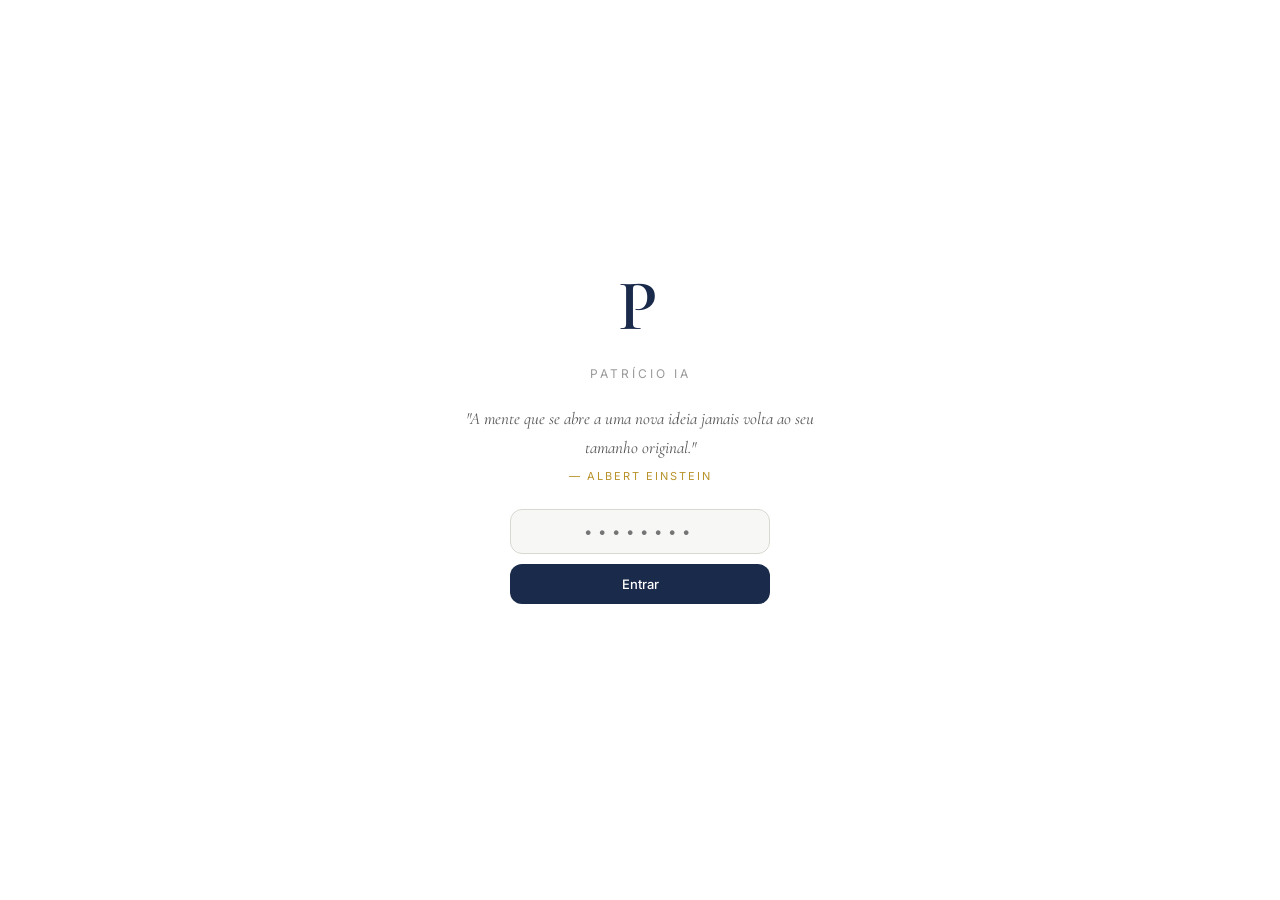
==== commit 04f34a94: "Add files via upload" ====
--- a/index.html
+++ b/index.html
@@ -3,25 +3,31 @@
 <head>
 <meta charset="UTF-8">
 <meta name="viewport" content="width=device-width, initial-scale=1.0">
-<title>Patrício IA — Redes Sociais</title>
-<link href="https://fonts.googleapis.com/css2?family=Cormorant+Garamond:ital,wght@0,400;0,600;1,400&family=DM+Mono:wght@400&display=swap" rel="stylesheet">
+<title>Patrício IA</title>
+<link href="https://fonts.googleapis.com/css2?family=Inter:wght@300;400;500;600&family=Cormorant+Garamond:ital,wght@0,400;0,600;1,400&display=swap" rel="stylesheet">
 <style>
 :root {
-  --bg: #f5f4f1;
+  --bg: #f7f7f5;
   --white: #ffffff;
-  --border: #e0ddd8;
-  --border2: #d0cdc8;
+  --border: #e8e8e4;
+  --border2: #d8d8d2;
   --gold: #b8922a;
-  --gold-light: #faf3e0;
-  --gold-dim: #8a6020;
+  --gold-bg: #fdf8ee;
+  --gold-dim: #8a6820;
   --navy: #1a2a4a;
   --navy2: #243a62;
   --text: #1a1a1a;
-  --text-mid: #444444;
-  --text-muted: #888888;
-  --text-light: #aaaaaa;
-  --success: #2a7a4a;
-  --blue-tag: #1a4a7a;
+  --text-mid: #555;
+  --text-muted: #999;
+  --text-light: #bbb;
+  --green: #2a7a4a;
+  --blue: #1a5ab8;
+  --red: #c0392b;
+  --radius: 12px;
+  --radius-sm: 8px;
+  --radius-lg: 16px;
+  --shadow: 0 1px 3px rgba(0,0,0,0.06), 0 1px 2px rgba(0,0,0,0.04);
+  --shadow-md: 0 4px 12px rgba(0,0,0,0.08), 0 2px 4px rgba(0,0,0,0.04);
 }
 
 * { margin: 0; padding: 0; box-sizing: border-box; }
@@ -29,12 +35,13 @@
 body {
   background: var(--bg);
   color: var(--text);
-  font-family: 'DM Mono', monospace;
-  font-size: 13px;
+  font-family: 'Inter', sans-serif;
+  font-size: 14px;
   height: 100vh;
   overflow: hidden;
   display: flex;
   flex-direction: column;
+  -webkit-font-smoothing: antialiased;
 }
 
 /* ── LOCK ── */
@@ -43,51 +50,43 @@
   background: var(--white);
   display: flex; flex-direction: column;
   align-items: center; justify-content: center;
-  gap: 28px; z-index: 9999;
+  gap: 24px; z-index: 9999;
 }
 .lock-initial {
   font-family: 'Cormorant Garamond', serif;
-  font-size: 80px; color: var(--navy);
-  letter-spacing: 6px; line-height: 1;
-}
-.lock-name {
-  font-size: 10px; letter-spacing: 5px;
-  text-transform: uppercase; color: var(--text-muted);
-}
+  font-size: 72px; color: var(--navy);
+  letter-spacing: 4px; line-height: 1;
+  font-weight: 600;
+}
+.lock-subtitle { font-size: 12px; letter-spacing: 3px; text-transform: uppercase; color: var(--text-muted); }
 .lock-quote {
-  max-width: 380px; text-align: center;
+  max-width: 360px; text-align: center;
   font-family: 'Cormorant Garamond', serif;
-  font-size: 16px; font-style: italic;
+  font-size: 17px; font-style: italic;
   color: var(--text-mid); line-height: 1.7;
 }
-.lock-author {
-  font-size: 9px; letter-spacing: 3px;
-  text-transform: uppercase; color: var(--gold);
-  font-family: 'DM Mono', monospace;
-  font-style: normal; margin-top: 6px;
-}
-.lock-form {
-  display: flex; flex-direction: column;
-  align-items: center; gap: 10px; width: 280px;
-}
+.lock-author { font-size: 11px; letter-spacing: 2px; text-transform: uppercase; color: var(--gold); margin-top: 4px; font-style: normal; font-family: 'Inter', sans-serif; }
+.lock-form { display: flex; flex-direction: column; align-items: center; gap: 10px; width: 260px; }
 .lock-input {
   width: 100%; background: var(--bg);
-  border: 1px solid var(--border2);
-  color: var(--text); font-family: 'DM Mono', monospace;
-  font-size: 14px; padding: 12px 16px;
-  text-align: center; letter-spacing: 6px; outline: none;
-}
-.lock-input:focus { border-color: var(--gold); }
+  border: 1.5px solid var(--border2);
+  color: var(--text); font-family: 'Inter', sans-serif;
+  font-size: 15px; padding: 12px 16px;
+  text-align: center; letter-spacing: 6px;
+  outline: none; border-radius: var(--radius);
+  transition: border-color 0.2s;
+}
+.lock-input:focus { border-color: var(--navy); }
 .lock-btn {
   width: 100%; background: var(--navy);
   color: var(--white); border: none;
-  padding: 12px; font-family: 'DM Mono', monospace;
-  font-size: 10px; letter-spacing: 3px;
-  text-transform: uppercase; cursor: pointer;
-  transition: background 0.2s;
+  padding: 12px; font-family: 'Inter', sans-serif;
+  font-size: 13px; font-weight: 500;
+  cursor: pointer; border-radius: var(--radius);
+  transition: background 0.15s;
 }
 .lock-btn:hover { background: var(--navy2); }
-.lock-error { font-size: 10px; color: #c05050; letter-spacing: 2px; text-transform: uppercase; height: 14px; }
+.lock-err { font-size: 12px; color: var(--red); height: 16px; }
 
 /* ── APP ── */
 #app { display: none; flex: 1; flex-direction: column; overflow: hidden; }
@@ -95,309 +94,283 @@
 
 /* ── TOPBAR ── */
 .topbar {
-  height: 48px; background: var(--white);
+  height: 52px; background: var(--white);
   border-bottom: 1px solid var(--border);
   display: flex; align-items: center;
-  padding: 0 20px; gap: 14px; flex-shrink: 0;
-}
-.topbar-logo {
-  font-family: 'Cormorant Garamond', serif;
-  font-size: 20px; color: var(--navy); font-weight: 600;
-}
-.topbar-sep { width: 1px; height: 18px; background: var(--border2); }
-.topbar-section {
-  font-size: 10px; letter-spacing: 3px;
-  text-transform: uppercase; color: var(--text-muted);
-}
+  padding: 0 20px; gap: 12px; flex-shrink: 0;
+}
+.topbar-logo { font-family: 'Cormorant Garamond', serif; font-size: 22px; color: var(--navy); font-weight: 600; }
+.topbar-sep { width: 1px; height: 16px; background: var(--border2); }
+.topbar-crumb { font-size: 13px; color: var(--text-muted); font-weight: 400; }
 .topbar-space { flex: 1; }
-.cost-row { display: flex; gap: 20px; align-items: center; }
-.cost-item { display: flex; flex-direction: column; align-items: flex-end; gap: 1px; }
-.cost-lbl { font-size: 8px; color: var(--text-light); text-transform: uppercase; letter-spacing: 1px; }
-.cost-val { font-size: 11px; font-weight: 400; color: var(--gold-dim); }
-
-/* ── BODY ── */
+.cost-row { display: flex; gap: 6px; align-items: center; }
+.cost-pill {
+  background: var(--bg); border: 1px solid var(--border);
+  border-radius: 20px; padding: 4px 10px;
+  display: flex; flex-direction: column; align-items: center; gap: 0;
+}
+.cost-lbl { font-size: 9px; color: var(--text-light); text-transform: uppercase; letter-spacing: 1px; line-height: 1; }
+.cost-val { font-size: 12px; font-weight: 500; color: var(--gold-dim); line-height: 1.4; }
+
+/* ── LAYOUT ── */
 .app-body { display: flex; flex: 1; overflow: hidden; }
 
 /* ── SIDEBAR ── */
 .sidebar {
-  width: 200px; background: var(--white);
+  width: 220px; background: var(--white);
   border-right: 1px solid var(--border);
   display: flex; flex-direction: column;
-  padding: 10px 0; transition: width 0.2s ease;
+  padding: 16px 12px; gap: 2px;
+  transition: width 0.2s ease;
   overflow: hidden; flex-shrink: 0;
 }
-.sidebar.closed { width: 50px; }
-
-.sb-toggle-row {
+.sidebar.closed { width: 52px; }
+
+.sb-head {
   display: flex; align-items: center;
   justify-content: space-between;
-  padding: 0 12px; margin-bottom: 10px; height: 28px;
-}
-.sb-brand {
-  font-size: 11px; letter-spacing: 2px;
-  text-transform: uppercase; color: var(--navy);
-  white-space: nowrap; overflow: hidden;
-}
+  padding: 4px 8px; margin-bottom: 16px;
+}
+.sb-brand { font-size: 13px; font-weight: 600; color: var(--navy); white-space: nowrap; }
 .sidebar.closed .sb-brand { display: none; }
-.sb-toggle {
-  background: none; border: none;
-  cursor: pointer; color: var(--navy);
-  font-size: 16px; padding: 2px; line-height: 1;
-  flex-shrink: 0;
-}
-.sb-toggle:hover { color: var(--gold); }
+.sb-toggle { background: none; border: none; cursor: pointer; color: var(--text-muted); font-size: 18px; padding: 2px; line-height: 1; border-radius: 6px; transition: all 0.15s; }
+.sb-toggle:hover { background: var(--bg); color: var(--text); }
+
+.sb-section { font-size: 10px; font-weight: 600; letter-spacing: 1.5px; text-transform: uppercase; color: var(--text-light); padding: 8px 8px 4px; white-space: nowrap; }
+.sidebar.closed .sb-section { display: none; }
 
 .nav-i {
-  display: flex; align-items: center; gap: 10px;
-  padding: 9px 13px; cursor: pointer;
-  border: none; border-left: 2px solid transparent;
-  background: none; width: 100%; text-align: left;
-  font-family: 'DM Mono', monospace;
-  overflow: hidden; transition: all 0.12s;
-}
-.nav-i:hover { background: var(--bg); }
-.nav-i.active { background: var(--gold-light); border-left-color: var(--gold); }
-.nav-ico { font-size: 14px; min-width: 22px; text-align: center; color: var(--navy); flex-shrink: 0; }
-.nav-lbl { font-size: 11px; color: var(--text); white-space: nowrap; overflow: hidden; }
-.nav-i.active .nav-lbl { color: var(--gold-dim); }
-.nav-i.active .nav-ico { color: var(--gold-dim); }
-.sidebar.closed .nav-lbl { display: none; }
-.sb-div { height: 1px; background: var(--border); margin: 5px 12px; flex-shrink: 0; }
+  display: flex; align-items: center;
+  padding: 8px 10px; cursor: pointer;
+  border: none; background: none; width: 100%;
+  text-align: left; font-family: 'Inter', sans-serif;
+  font-size: 13px; font-weight: 400;
+  color: var(--text-mid); border-radius: var(--radius-sm);
+  transition: all 0.12s; white-space: nowrap;
+}
+.nav-i:hover { background: var(--bg); color: var(--text); }
+.nav-i.active { background: var(--gold-bg); color: var(--gold-dim); font-weight: 500; }
+.sidebar.closed .nav-i { justify-content: center; font-size: 0; }
+.sidebar.closed .nav-i::before { font-size: 14px; }
+
+.sb-div { height: 1px; background: var(--border); margin: 8px 0; }
 
 /* ── MAIN ── */
 .main { flex: 1; display: flex; flex-direction: column; overflow: hidden; min-width: 0; }
 .section { display: none; flex: 1; overflow: hidden; flex-direction: column; }
 .section.on { display: flex; }
 
-/* ── TWO PANE ── */
-.two-pane { display: flex; flex: 1; overflow: hidden; }
-.pane-l {
-  width: 300px; min-width: 300px;
-  border-right: 1px solid var(--border);
+/* ── PAGE HEADER ── */
+.page-head {
+  padding: 20px 28px 16px;
   background: var(--white);
-  overflow-y: auto; padding: 22px 18px;
-  display: flex; flex-direction: column; gap: 16px;
-  flex-shrink: 0;
-}
-.pane-l::-webkit-scrollbar { width: 3px; }
-.pane-l::-webkit-scrollbar-thumb { background: var(--border); }
-.pane-r { flex: 1; background: var(--bg); overflow-y: auto; padding: 22px; display: flex; flex-direction: column; gap: 14px; min-width: 0; }
-.pane-r::-webkit-scrollbar { width: 3px; }
-.pane-r::-webkit-scrollbar-thumb { background: var(--border); }
-
-/* ── SECTION HEADER ── */
-.sec-head {
-  padding: 16px 22px; background: var(--white);
   border-bottom: 1px solid var(--border);
   display: flex; align-items: center;
   justify-content: space-between; flex-shrink: 0;
 }
-.sec-eye { font-size: 9px; letter-spacing: 3px; text-transform: uppercase; color: var(--gold); margin-bottom: 2px; }
-.sec-title { font-family: 'Cormorant Garamond', serif; font-size: 22px; color: var(--navy); font-weight: 600; }
-.sec-actions { display: flex; gap: 8px; align-items: center; }
+.page-head-left { display: flex; flex-direction: column; gap: 2px; }
+.page-eye { font-size: 11px; font-weight: 500; letter-spacing: 1px; text-transform: uppercase; color: var(--gold); }
+.page-title { font-family: 'Cormorant Garamond', serif; font-size: 26px; color: var(--navy); font-weight: 600; line-height: 1.2; }
+.page-actions { display: flex; gap: 8px; align-items: center; }
+
+/* ── TWO PANE ── */
+.two-pane { display: flex; flex: 1; overflow: hidden; }
+.pane-l { width: 300px; min-width: 300px; border-right: 1px solid var(--border); background: var(--white); overflow-y: auto; padding: 20px; display: flex; flex-direction: column; gap: 18px; flex-shrink: 0; }
+.pane-l::-webkit-scrollbar { width: 4px; }
+.pane-l::-webkit-scrollbar-thumb { background: var(--border2); border-radius: 4px; }
+.pane-r { flex: 1; background: var(--bg); overflow-y: auto; padding: 20px; display: flex; flex-direction: column; gap: 14px; min-width: 0; }
+.pane-r::-webkit-scrollbar { width: 4px; }
+.pane-r::-webkit-scrollbar-thumb { background: var(--border2); border-radius: 4px; }
 
 /* ── FIELDS ── */
-.f-group { display: flex; flex-direction: column; gap: 7px; }
-.f-lbl { font-size: 9px; letter-spacing: 2px; text-transform: uppercase; color: var(--text-muted); }
+.f-group { display: flex; flex-direction: column; gap: 6px; }
+.f-lbl { font-size: 11px; font-weight: 500; color: var(--text-muted); letter-spacing: 0.3px; }
 .f-input, .f-textarea, .f-select {
-  background: var(--bg); border: 1px solid var(--border2);
-  color: var(--text); font-family: 'DM Mono', monospace;
-  font-size: 12px; padding: 9px 12px; outline: none;
-  transition: border-color 0.2s; width: 100%;
-}
-.f-input:focus, .f-textarea:focus, .f-select:focus { border-color: var(--gold); }
+  background: var(--bg); border: 1.5px solid var(--border);
+  color: var(--text); font-family: 'Inter', sans-serif;
+  font-size: 13px; padding: 9px 12px; outline: none;
+  transition: border-color 0.15s; width: 100%;
+  border-radius: var(--radius-sm);
+}
+.f-input:focus, .f-textarea:focus, .f-select:focus { border-color: var(--navy); background: var(--white); }
 .f-textarea { min-height: 80px; line-height: 1.6; resize: none; }
-.f-select { appearance: none; cursor: pointer; background-image: url("data:image/svg+xml,%3Csvg xmlns='http://www.w3.org/2000/svg' width='10' height='6'%3E%3Cpath d='M0 0l5 6 5-6z' fill='%23888'/%3E%3C/svg%3E"); background-repeat: no-repeat; background-position: right 12px center; padding-right: 28px; }
+.f-select { appearance: none; cursor: pointer; background-image: url("data:image/svg+xml,%3Csvg xmlns='http://www.w3.org/2000/svg' width='10' height='6'%3E%3Cpath d='M0 0l5 6 5-6z' fill='%23999'/%3E%3C/svg%3E"); background-repeat: no-repeat; background-position: right 12px center; padding-right: 30px; }
 .f-select option { background: var(--white); }
 
 /* ── CHIPS ── */
-.chips { display: flex; flex-wrap: wrap; gap: 5px; }
-.chip {
-  padding: 4px 10px; border: 1px solid var(--border2);
-  border-radius: 20px; font-size: 10px; color: var(--text-mid);
-  cursor: pointer; background: var(--white);
-  font-family: 'DM Mono', monospace; transition: all 0.12s;
-}
-.chip:hover { border-color: var(--gold); color: var(--gold-dim); }
-.chip.on { border-color: var(--gold); color: var(--gold-dim); background: var(--gold-light); }
+.chips { display: flex; flex-wrap: wrap; gap: 6px; }
+.chip { padding: 5px 12px; border: 1.5px solid var(--border); border-radius: 20px; font-size: 12px; color: var(--text-mid); cursor: pointer; background: var(--white); font-family: 'Inter', sans-serif; transition: all 0.12s; font-weight: 400; }
+.chip:hover { border-color: var(--navy); color: var(--navy); }
+.chip.on { border-color: var(--navy); color: var(--navy); background: #eef1f8; font-weight: 500; }
 
 /* ── BUTTONS ── */
-.btn-navy {
-  background: var(--navy); color: var(--white);
-  border: none; padding: 10px 20px;
-  font-family: 'DM Mono', monospace;
-  font-size: 10px; letter-spacing: 2px;
-  text-transform: uppercase; cursor: pointer;
-  transition: background 0.15s;
-}
-.btn-navy:hover { background: var(--navy2); }
-.btn-navy:disabled { opacity: 0.4; cursor: not-allowed; }
-.btn-navy.full { width: 100%; padding: 11px; }
-
-.btn-out {
-  background: none; color: var(--text-muted);
-  border: 1px solid var(--border2); padding: 7px 14px;
-  font-family: 'DM Mono', monospace;
-  font-size: 9px; letter-spacing: 2px;
-  text-transform: uppercase; cursor: pointer;
-  transition: all 0.12s;
-}
-.btn-out:hover { color: var(--gold-dim); border-color: var(--gold); }
-
-.btn-gold {
-  background: var(--gold); color: var(--white);
-  border: none; padding: 10px 20px;
-  font-family: 'DM Mono', monospace;
-  font-size: 10px; letter-spacing: 2px;
-  text-transform: uppercase; cursor: pointer;
-}
-.btn-gold:hover { background: var(--gold-dim); }
+.btn-primary { background: var(--navy); color: var(--white); border: none; padding: 9px 18px; font-family: 'Inter', sans-serif; font-size: 13px; font-weight: 500; cursor: pointer; border-radius: var(--radius-sm); transition: all 0.15s; }
+.btn-primary:hover { background: var(--navy2); }
+.btn-primary:disabled { opacity: 0.4; cursor: not-allowed; }
+.btn-primary.full { width: 100%; padding: 11px; }
+
+.btn-secondary { background: var(--white); color: var(--text-mid); border: 1.5px solid var(--border); padding: 8px 16px; font-family: 'Inter', sans-serif; font-size: 12px; font-weight: 500; cursor: pointer; border-radius: var(--radius-sm); transition: all 0.12s; }
+.btn-secondary:hover { border-color: var(--border2); color: var(--text); }
+
+.btn-ghost { background: none; color: var(--text-muted); border: none; padding: 7px 14px; font-family: 'Inter', sans-serif; font-size: 12px; cursor: pointer; border-radius: var(--radius-sm); transition: all 0.12s; }
+.btn-ghost:hover { background: var(--bg); color: var(--text); }
 
 /* ── RESULT CARDS ── */
-.r-card { background: var(--white); border: 1px solid var(--border); padding: 18px 22px; }
-.r-tag { font-size: 9px; letter-spacing: 2px; text-transform: uppercase; color: var(--gold); margin-bottom: 10px; display: flex; justify-content: space-between; align-items: center; }
-.r-hook { font-family: 'Cormorant Garamond', serif; font-size: 19px; color: var(--navy); font-style: italic; line-height: 1.45; margin-bottom: 12px; }
-.r-body { font-size: 13px; color: var(--text-mid); line-height: 1.85; white-space: pre-wrap; }
-.r-mono { font-size: 12px; color: var(--text-mid); line-height: 1.7; white-space: pre-wrap; }
+.r-card { background: var(--white); border: 1px solid var(--border); padding: 20px 24px; border-radius: var(--radius); box-shadow: var(--shadow); }
+.r-label { font-size: 11px; font-weight: 600; letter-spacing: 0.5px; text-transform: uppercase; color: var(--gold); margin-bottom: 10px; display: flex; justify-content: space-between; align-items: center; }
+.r-hook { font-family: 'Cormorant Garamond', serif; font-size: 20px; color: var(--navy); font-style: italic; line-height: 1.45; margin-bottom: 12px; }
+.r-body { font-size: 14px; color: var(--text-mid); line-height: 1.85; white-space: pre-wrap; }
+.r-mono { font-size: 13px; color: var(--text-mid); line-height: 1.7; white-space: pre-wrap; }
 
 /* ── LOADING ── */
-.loading-bar { width: 140px; height: 1px; background: var(--border2); position: relative; overflow: hidden; }
-.loading-bar::after { content: ''; position: absolute; top: 0; left: -50%; width: 50%; height: 100%; background: var(--gold); animation: la 1.4s ease-in-out infinite; }
-@keyframes la { 0% { left: -50%; } 100% { left: 150%; } }
-.loading-wrap { display: flex; flex-direction: column; align-items: center; justify-content: center; height: 100%; gap: 16px; }
-.loading-txt { font-size: 9px; letter-spacing: 3px; text-transform: uppercase; color: var(--text-muted); }
-.empty-wrap { display: flex; flex-direction: column; align-items: center; justify-content: center; height: 100%; gap: 12px; }
-.empty-mono { font-family: 'Cormorant Garamond', serif; font-size: 52px; color: #e0dbd0; }
-.empty-txt { font-size: 9px; letter-spacing: 3px; text-transform: uppercase; color: var(--text-light); }
+.spin { width: 20px; height: 20px; border: 2px solid var(--border); border-top-color: var(--navy); border-radius: 50%; animation: spin 0.8s linear infinite; }
+@keyframes spin { to { transform: rotate(360deg); } }
+.loading-wrap { display: flex; flex-direction: column; align-items: center; justify-content: center; height: 100%; gap: 14px; }
+.loading-txt { font-size: 12px; color: var(--text-muted); font-weight: 400; }
+.empty-wrap { display: flex; flex-direction: column; align-items: center; justify-content: center; height: 100%; gap: 10px; }
+.empty-mono { font-family: 'Cormorant Garamond', serif; font-size: 56px; color: #e8e4dc; font-weight: 600; }
+.empty-txt { font-size: 12px; color: var(--text-light); }
 
 /* ── CHAT ── */
 .chat-wrap { display: flex; flex-direction: column; flex: 1; overflow: hidden; }
-.quick-grid { display: grid; grid-template-columns: repeat(3,1fr); gap: 8px; padding: 14px 18px; border-bottom: 1px solid var(--border); background: var(--white); flex-shrink: 0; }
-.q-btn { background: var(--bg); border: 1px solid var(--border); padding: 10px 12px; font-size: 11px; color: var(--text); cursor: pointer; text-align: left; font-family: 'DM Mono', monospace; transition: all 0.12s; }
-.q-btn small { display: block; font-size: 9px; color: var(--text-muted); margin-top: 2px; }
-.q-btn:hover { border-color: var(--gold); background: var(--gold-light); color: var(--gold-dim); }
-.q-btn:hover small { color: var(--gold); }
-.chat-msgs { flex: 1; overflow-y: auto; padding: 18px; display: flex; flex-direction: column; gap: 14px; background: var(--bg); }
-.chat-msgs::-webkit-scrollbar { width: 3px; }
-.chat-msgs::-webkit-scrollbar-thumb { background: var(--border); }
-.c-msg { display: flex; gap: 10px; max-width: 80%; }
+.quick-grid { display: grid; grid-template-columns: repeat(3,1fr); gap: 8px; padding: 14px 20px; border-bottom: 1px solid var(--border); background: var(--white); flex-shrink: 0; }
+.q-btn { background: var(--bg); border: 1px solid var(--border); padding: 10px 14px; font-size: 13px; color: var(--text); cursor: pointer; text-align: left; font-family: 'Inter', sans-serif; transition: all 0.12s; border-radius: var(--radius-sm); font-weight: 400; }
+.q-btn small { display: block; font-size: 11px; color: var(--text-muted); margin-top: 2px; font-weight: 400; }
+.q-btn:hover { border-color: var(--border2); background: var(--white); box-shadow: var(--shadow); }
+
+.search-bar { padding: 10px 20px; border-bottom: 1px solid var(--border); background: var(--white); display: flex; align-items: center; gap: 8px; flex-shrink: 0; }
+.search-toggle { display: flex; align-items: center; gap: 6px; font-size: 12px; color: var(--text-muted); cursor: pointer; padding: 5px 10px; border-radius: 20px; border: 1px solid var(--border); background: none; font-family: 'Inter', sans-serif; transition: all 0.12s; }
+.search-toggle.on { background: #eef1f8; color: var(--navy); border-color: var(--navy); }
+.search-dot { width: 7px; height: 7px; border-radius: 50%; background: var(--border2); flex-shrink: 0; }
+.search-toggle.on .search-dot { background: var(--navy); }
+
+.chat-msgs { flex: 1; overflow-y: auto; padding: 20px; display: flex; flex-direction: column; gap: 16px; }
+.chat-msgs::-webkit-scrollbar { width: 4px; }
+.chat-msgs::-webkit-scrollbar-thumb { background: var(--border2); border-radius: 4px; }
+.c-msg { display: flex; gap: 10px; max-width: 82%; }
 .c-msg.u { align-self: flex-end; flex-direction: row-reverse; }
-.c-av { width: 28px; height: 28px; min-width: 28px; border-radius: 50%; display: flex; align-items: center; justify-content: center; font-size: 10px; flex-shrink: 0; }
-.av-ia { background: #f0e8d0; color: var(--gold-dim); border: 1px solid #e0d0a8; }
+.c-av { width: 30px; height: 30px; min-width: 30px; border-radius: 50%; display: flex; align-items: center; justify-content: center; font-size: 11px; font-weight: 600; flex-shrink: 0; }
+.av-ia { background: var(--gold-bg); color: var(--gold-dim); border: 1px solid #e8d8a8; }
 .av-p { background: var(--navy); color: var(--white); }
-.c-bubble { padding: 11px 15px; font-size: 13px; line-height: 1.7; }
-.bubble-ia { background: var(--white); border: 1px solid var(--border); color: var(--text-mid); }
+.c-bubble { padding: 11px 15px; font-size: 13px; line-height: 1.75; border-radius: var(--radius); }
+.bubble-ia { background: var(--white); border: 1px solid var(--border); color: var(--text-mid); box-shadow: var(--shadow); }
 .bubble-u { background: var(--navy); color: #dde4f0; }
-.chat-foot { padding: 12px 18px; border-top: 1px solid var(--border); display: flex; gap: 10px; background: var(--white); flex-shrink: 0; }
-.c-input { flex: 1; background: var(--bg); border: 1px solid var(--border2); padding: 9px 13px; font-size: 13px; font-family: 'DM Mono', monospace; color: var(--text); outline: none; resize: none; min-height: 40px; max-height: 100px; }
-.c-input:focus { border-color: var(--gold); }
+.chat-foot { padding: 14px 20px; border-top: 1px solid var(--border); display: flex; gap: 10px; background: var(--white); flex-shrink: 0; align-items: flex-end; }
+.c-input { flex: 1; background: var(--bg); border: 1.5px solid var(--border); padding: 10px 14px; font-size: 13px; font-family: 'Inter', sans-serif; color: var(--text); outline: none; resize: none; min-height: 42px; max-height: 100px; line-height: 1.5; border-radius: var(--radius-sm); transition: border-color 0.15s; }
+.c-input:focus { border-color: var(--navy); background: var(--white); }
 
 /* ── CALENDAR ── */
-.cal-grid { display: grid; grid-template-columns: repeat(7,1fr); gap: 1px; background: var(--border); flex: 1; }
-.cal-h { background: var(--white); padding: 8px; text-align: center; font-size: 9px; letter-spacing: 2px; text-transform: uppercase; color: var(--text-muted); }
-.cal-cell { background: var(--white); min-height: 90px; padding: 8px; cursor: pointer; transition: background 0.12s; position: relative; }
+.cal-days-header { display: grid; grid-template-columns: repeat(7,1fr); background: var(--white); border-bottom: 1px solid var(--border); flex-shrink: 0; }
+.cal-day-h { padding: 10px 12px; font-size: 11px; font-weight: 600; letter-spacing: 0.5px; text-transform: uppercase; color: var(--text-muted); text-align: center; }
+.cal-grid { flex: 1; overflow-y: auto; display: grid; grid-template-columns: repeat(7,1fr); gap: 1px; background: var(--border); }
+.cal-cell { background: var(--white); min-height: 90px; padding: 10px; cursor: pointer; transition: background 0.12s; }
 .cal-cell:hover { background: var(--bg); }
 .cal-cell.today { background: #fffbf0; }
-.cal-cell.other { opacity: 0.4; }
-.cal-day { font-size: 11px; color: var(--text-muted); margin-bottom: 4px; }
-.cal-cell.today .cal-day { color: var(--gold-dim); font-weight: 400; }
-.cal-dot { font-size: 9px; padding: 2px 6px; margin-bottom: 2px; border-left: 2px solid var(--gold); background: var(--gold-light); color: var(--text-mid); white-space: nowrap; overflow: hidden; text-overflow: ellipsis; cursor: pointer; }
-.cal-dot.agendado { border-left-color: #1a6ab8; background: #e8f0fa; }
-.cal-dot.publicado { border-left-color: var(--success); background: #e8f5ee; }
-.cal-dot.por-fazer { border-left-color: var(--text-light); background: var(--bg); }
-.cal-nav-row { display: flex; align-items: center; gap: 10px; }
-.cal-nav-btn { background: none; border: 1px solid var(--border2); color: var(--text-mid); width: 26px; height: 26px; cursor: pointer; font-size: 12px; transition: all 0.12s; }
-.cal-nav-btn:hover { color: var(--gold-dim); border-color: var(--gold); }
+.cal-cell.other { opacity: 0.35; pointer-events: none; }
+.cal-num { font-size: 12px; font-weight: 500; color: var(--text-muted); margin-bottom: 4px; }
+.cal-cell.today .cal-num { color: var(--gold-dim); font-weight: 600; }
+.cal-dot { font-size: 11px; padding: 2px 7px; margin-bottom: 3px; border-radius: 4px; color: var(--text-mid); white-space: nowrap; overflow: hidden; text-overflow: ellipsis; cursor: pointer; font-weight: 400; }
+.cal-dot.por-fazer { background: #f0f0ee; color: var(--text-muted); }
+.cal-dot.agendado { background: #eef3fc; color: var(--blue); }
+.cal-dot.publicado { background: #edf7f1; color: var(--green); }
 
 /* ── STATS ── */
-.stats-grid { display: grid; grid-template-columns: repeat(4,1fr); gap: 14px; margin-bottom: 20px; }
-.stat-card { background: var(--white); border: 1px solid var(--border); padding: 18px; }
-.stat-lbl { font-size: 9px; letter-spacing: 2px; text-transform: uppercase; color: var(--text-muted); margin-bottom: 8px; }
-.stat-val { font-family: 'Cormorant Garamond', serif; font-size: 34px; color: var(--navy); line-height: 1; }
-.stat-sub { font-size: 10px; color: var(--text-light); margin-top: 4px; }
-.stat-card.gold .stat-val { color: var(--gold-dim); }
+.stats-grid { display: grid; grid-template-columns: repeat(4,1fr); gap: 14px; margin-bottom: 24px; }
+.stat-card { background: var(--white); border: 1px solid var(--border); padding: 20px; border-radius: var(--radius); box-shadow: var(--shadow); }
+.stat-lbl { font-size: 11px; font-weight: 500; color: var(--text-muted); margin-bottom: 8px; text-transform: uppercase; letter-spacing: 0.5px; }
+.stat-val { font-family: 'Cormorant Garamond', serif; font-size: 36px; color: var(--navy); line-height: 1; font-weight: 600; }
+.stat-val.gold { color: var(--gold-dim); }
+.stat-sub { font-size: 11px; color: var(--text-light); margin-top: 4px; }
 
 /* ── KB ── */
-.kb-item { background: var(--white); border: 1px solid var(--border); padding: 14px 18px; display: flex; align-items: center; gap: 14px; margin-bottom: 8px; }
-.kb-ico { font-size: 18px; min-width: 28px; text-align: center; }
-.kb-info { flex: 1; }
-.kb-name { font-size: 12px; color: var(--text); margin-bottom: 2px; }
-.kb-meta { font-size: 10px; color: var(--text-muted); }
+.kb-item { background: var(--white); border: 1px solid var(--border); padding: 14px 18px; display: flex; align-items: center; gap: 14px; margin-bottom: 8px; border-radius: var(--radius); box-shadow: var(--shadow); }
+.kb-ico { font-size: 20px; min-width: 30px; text-align: center; }
+.kb-name { font-size: 13px; color: var(--text); margin-bottom: 2px; font-weight: 500; }
+.kb-meta { font-size: 11px; color: var(--text-muted); }
 
 /* ── ARCHIVE ── */
-.arc-item { background: var(--white); border: 1px solid var(--border); padding: 14px 18px; margin-bottom: 8px; cursor: pointer; transition: all 0.12s; }
-.arc-item:hover { border-color: var(--border2); background: var(--bg); }
-.arc-head { display: flex; align-items: center; justify-content: space-between; margin-bottom: 6px; }
-.arc-tag { font-size: 8px; letter-spacing: 2px; text-transform: uppercase; padding: 2px 8px; border: 1px solid var(--border2); color: var(--gold-dim); }
-.arc-date { font-size: 10px; color: var(--text-muted); }
-.arc-prev { font-family: 'Cormorant Garamond', serif; font-size: 15px; font-style: italic; color: var(--text-mid); line-height: 1.4; }
+.arc-item { background: var(--white); border: 1px solid var(--border); padding: 16px 20px; margin-bottom: 10px; cursor: pointer; transition: all 0.12s; border-radius: var(--radius); box-shadow: var(--shadow); }
+.arc-item:hover { box-shadow: var(--shadow-md); transform: translateY(-1px); }
+.arc-head { display: flex; align-items: center; justify-content: space-between; margin-bottom: 8px; }
+.arc-tag { font-size: 11px; font-weight: 500; padding: 2px 10px; border-radius: 20px; background: var(--gold-bg); color: var(--gold-dim); }
+.arc-date { font-size: 11px; color: var(--text-light); }
+.arc-prev { font-family: 'Cormorant Garamond', serif; font-size: 16px; font-style: italic; color: var(--text-mid); line-height: 1.4; }
 
 /* ── ADN ── */
-.adn-grid { display: grid; grid-template-columns: 1fr 1fr; gap: 16px; }
-.adn-card { background: var(--white); border: 1px solid var(--border); padding: 20px; }
-.adn-title { font-size: 9px; letter-spacing: 3px; text-transform: uppercase; color: var(--gold); margin-bottom: 14px; }
+.adn-grid { display: grid; grid-template-columns: 1fr 1fr; gap: 16px; margin-bottom: 16px; }
+.adn-card { background: var(--white); border: 1px solid var(--border); padding: 20px; border-radius: var(--radius); box-shadow: var(--shadow); }
+.adn-title { font-size: 11px; font-weight: 600; text-transform: uppercase; letter-spacing: 0.5px; color: var(--gold); margin-bottom: 16px; }
 
 /* ── TAGS ── */
-.tag-wrap { display: flex; flex-wrap: wrap; gap: 6px; align-items: center; background: var(--bg); border: 1px solid var(--border2); padding: 8px 10px; }
-.tag-pill { background: var(--white); border: 1px solid var(--border2); color: var(--text-mid); padding: 3px 8px; font-size: 10px; display: flex; align-items: center; gap: 5px; }
-.tag-x { cursor: pointer; color: var(--text-light); font-size: 12px; }
-.tag-x:hover { color: #c05050; }
-.tag-add { background: none; border: none; color: var(--text-muted); font-family: 'DM Mono', monospace; font-size: 11px; outline: none; min-width: 100px; }
+.tag-wrap { display: flex; flex-wrap: wrap; gap: 6px; align-items: center; background: var(--bg); border: 1.5px solid var(--border); padding: 8px 10px; border-radius: var(--radius-sm); }
+.tag-pill { background: var(--white); border: 1px solid var(--border); color: var(--text-mid); padding: 4px 10px; font-size: 12px; display: flex; align-items: center; gap: 5px; border-radius: 20px; }
+.tag-x { cursor: pointer; color: var(--text-light); font-size: 14px; line-height: 1; }
+.tag-x:hover { color: var(--red); }
+.tag-add { background: none; border: none; color: var(--text-muted); font-family: 'Inter', sans-serif; font-size: 12px; outline: none; min-width: 80px; }
 
 /* ── MODAL ── */
-.modal-bg { position: fixed; inset: 0; background: rgba(26,42,74,0.18); z-index: 500; display: none; align-items: center; justify-content: center; }
+.modal-bg { position: fixed; inset: 0; background: rgba(0,0,0,0.2); backdrop-filter: blur(2px); z-index: 500; display: none; align-items: center; justify-content: center; }
 .modal-bg.on { display: flex; }
-.modal { background: var(--white); border: 1px solid var(--border2); width: 520px; max-width: 92vw; max-height: 88vh; overflow-y: auto; }
-.modal-head { padding: 18px 22px; border-bottom: 1px solid var(--border); display: flex; align-items: center; justify-content: space-between; }
-.modal-title { font-family: 'Cormorant Garamond', serif; font-size: 19px; color: var(--navy); }
-.modal-x { background: none; border: none; color: var(--text-muted); font-size: 18px; cursor: pointer; }
-.modal-body { padding: 22px; display: flex; flex-direction: column; gap: 14px; }
-.modal-foot { padding: 14px 22px; border-top: 1px solid var(--border); display: flex; justify-content: flex-end; gap: 10px; }
+.modal { background: var(--white); border: 1px solid var(--border); width: 520px; max-width: 92vw; max-height: 88vh; overflow-y: auto; border-radius: var(--radius-lg); box-shadow: var(--shadow-md); }
+.modal-head { padding: 20px 24px 16px; border-bottom: 1px solid var(--border); display: flex; align-items: center; justify-content: space-between; }
+.modal-title { font-family: 'Cormorant Garamond', serif; font-size: 20px; color: var(--navy); font-weight: 600; }
+.modal-x { background: none; border: none; color: var(--text-muted); font-size: 20px; cursor: pointer; border-radius: 6px; padding: 2px 6px; }
+.modal-x:hover { background: var(--bg); }
+.modal-body { padding: 20px 24px; display: flex; flex-direction: column; gap: 14px; }
+.modal-foot { padding: 14px 24px 20px; display: flex; justify-content: flex-end; gap: 8px; }
 .grid-2 { display: grid; grid-template-columns: 1fr 1fr; gap: 12px; }
 .grid-3 { display: grid; grid-template-columns: 1fr 1fr 1fr; gap: 12px; }
 
 /* ── PERF TABLE ── */
 .p-table { width: 100%; border-collapse: collapse; }
-.p-table th { text-align: left; font-size: 9px; letter-spacing: 2px; text-transform: uppercase; color: var(--text-muted); padding: 8px 12px; border-bottom: 1px solid var(--border); }
-.p-table td { padding: 10px 12px; border-bottom: 1px solid var(--border); font-size: 12px; color: var(--text-mid); }
+.p-table th { text-align: left; font-size: 11px; font-weight: 600; text-transform: uppercase; letter-spacing: 0.5px; color: var(--text-muted); padding: 10px 14px; border-bottom: 1px solid var(--border); }
+.p-table td { padding: 12px 14px; border-bottom: 1px solid var(--border); font-size: 13px; color: var(--text-mid); }
 .p-table tr:hover td { background: var(--bg); }
-.s-bar { height: 3px; background: var(--border); margin-top: 4px; }
-.s-fill { height: 100%; background: var(--gold); }
-
-/* ── STATUS BADGES ── */
-.badge { font-size: 8px; letter-spacing: 2px; text-transform: uppercase; padding: 2px 8px; border: 1px solid; }
-.badge.pf { color: var(--text-muted); border-color: var(--border2); }
-.badge.ag { color: #1a6ab8; border-color: #a0c0e8; }
-.badge.pu { color: var(--success); border-color: #a0d0b8; }
-
-/* SLIDES */
+.s-bar { height: 4px; background: var(--border); border-radius: 2px; margin-top: 4px; overflow: hidden; }
+.s-fill { height: 100%; background: var(--gold); border-radius: 2px; transition: width 0.5s; }
+
+/* ── SLIDES ── */
 .slide-list { display: flex; flex-direction: column; gap: 8px; }
-.slide-item { display: flex; gap: 12px; background: var(--white); border: 1px solid var(--border); padding: 14px 18px; }
-.slide-num { font-family: 'Cormorant Garamond', serif; font-size: 24px; color: #c8b888; min-width: 28px; line-height: 1; }
+.slide-item { display: flex; gap: 14px; background: var(--white); border: 1px solid var(--border); padding: 14px 18px; border-radius: var(--radius); }
+.slide-num { font-family: 'Cormorant Garamond', serif; font-size: 26px; color: #c8b888; min-width: 30px; line-height: 1; font-weight: 600; }
 .slide-body { flex: 1; }
-.slide-lbl { font-size: 8px; letter-spacing: 2px; text-transform: uppercase; color: var(--text-muted); margin-bottom: 3px; }
-.slide-t { font-family: 'Cormorant Garamond', serif; font-size: 15px; color: var(--navy); margin-bottom: 3px; }
-.slide-d { font-size: 11px; color: var(--text-muted); line-height: 1.5; }
-
-/* IDEAS */
+.slide-lbl { font-size: 10px; font-weight: 600; text-transform: uppercase; letter-spacing: 0.5px; color: var(--text-muted); margin-bottom: 3px; }
+.slide-t { font-family: 'Cormorant Garamond', serif; font-size: 16px; color: var(--navy); margin-bottom: 4px; font-weight: 600; }
+.slide-d { font-size: 12px; color: var(--text-muted); line-height: 1.5; }
+
+/* ── IDEAS ── */
 .ideas-grid { display: grid; grid-template-columns: 1fr 1fr; gap: 12px; }
-.idea-card { background: var(--white); border: 1px solid var(--border); padding: 18px; cursor: pointer; transition: all 0.12s; }
-.idea-card:hover { border-color: var(--gold); }
-.idea-n { font-family: 'Cormorant Garamond', serif; font-size: 28px; color: #e8e0cc; line-height: 1; margin-bottom: 8px; }
-.idea-t { font-family: 'Cormorant Garamond', serif; font-size: 15px; font-style: italic; color: var(--navy); line-height: 1.4; }
-.idea-a { font-size: 11px; color: var(--text-muted); margin-top: 6px; line-height: 1.4; }
-.idea-f { font-size: 8px; letter-spacing: 2px; text-transform: uppercase; color: var(--gold); margin-top: 8px; }
+.idea-card { background: var(--white); border: 1px solid var(--border); padding: 18px; cursor: pointer; transition: all 0.15s; border-radius: var(--radius); box-shadow: var(--shadow); }
+.idea-card:hover { box-shadow: var(--shadow-md); transform: translateY(-1px); }
+.idea-n { font-family: 'Cormorant Garamond', serif; font-size: 30px; color: #e8e0cc; line-height: 1; margin-bottom: 8px; font-weight: 600; }
+.idea-t { font-family: 'Cormorant Garamond', serif; font-size: 16px; font-style: italic; color: var(--navy); line-height: 1.4; font-weight: 400; }
+.idea-a { font-size: 12px; color: var(--text-muted); margin-top: 6px; line-height: 1.4; }
+.idea-f { font-size: 10px; font-weight: 600; text-transform: uppercase; letter-spacing: 0.5px; color: var(--gold); margin-top: 10px; }
+
+/* ── BADGE ── */
+.badge { font-size: 11px; font-weight: 500; padding: 2px 10px; border-radius: 20px; }
+.badge.pf { background: #f0f0ee; color: var(--text-muted); }
+.badge.ag { background: #eef3fc; color: var(--blue); }
+.badge.pu { background: #edf7f1; color: var(--green); }
 
 .divider { height: 1px; background: var(--border); margin: 16px 0; }
-.fade-in { animation: fi 0.3s ease forwards; }
-@keyframes fi { from { opacity: 0; transform: translateY(5px); } to { opacity: 1; transform: translateY(0); } }
-.scroll-body { flex: 1; overflow-y: auto; padding: 22px; }
-.scroll-body::-webkit-scrollbar { width: 3px; }
-.scroll-body::-webkit-scrollbar-thumb { background: var(--border); }
-
-/* TOAST */
-.toast { position: fixed; bottom: 24px; right: 24px; background: var(--navy); color: var(--white); padding: 10px 18px; font-size: 10px; letter-spacing: 2px; text-transform: uppercase; opacity: 0; transform: translateY(8px); transition: all 0.25s; pointer-events: none; z-index: 9998; }
+.fade-in { animation: fi 0.25s ease forwards; }
+@keyframes fi { from { opacity: 0; transform: translateY(4px); } to { opacity: 1; transform: translateY(0); } }
+.scroll-body { flex: 1; overflow-y: auto; padding: 24px 28px; }
+.scroll-body::-webkit-scrollbar { width: 4px; }
+.scroll-body::-webkit-scrollbar-thumb { background: var(--border2); border-radius: 4px; }
+
+/* ── TOAST ── */
+.toast { position: fixed; bottom: 24px; right: 24px; background: var(--navy); color: var(--white); padding: 10px 18px; font-size: 13px; font-weight: 500; border-radius: var(--radius-sm); opacity: 0; transform: translateY(6px); transition: all 0.2s; pointer-events: none; z-index: 9998; box-shadow: var(--shadow-md); }
 .toast.on { opacity: 1; transform: translateY(0); }
+
+/* ── NEWS CARDS ── */
+.news-section { margin-bottom: 20px; }
+.news-section-title { font-size: 11px; font-weight: 600; text-transform: uppercase; letter-spacing: 1px; color: var(--gold); margin-bottom: 12px; }
+.news-card { background: var(--white); border: 1px solid var(--border); padding: 16px 20px; border-radius: var(--radius); box-shadow: var(--shadow); margin-bottom: 10px; }
+.news-title { font-size: 14px; font-weight: 500; color: var(--navy); margin-bottom: 6px; line-height: 1.4; }
+.news-body { font-size: 13px; color: var(--text-mid); line-height: 1.7; }
+.news-angle { font-size: 12px; color: var(--gold-dim); margin-top: 8px; font-style: italic; }
 </style>
 </head>
 <body>
@@ -405,12 +378,12 @@
 <!-- LOCK -->
 <div id="lockScreen">
   <div class="lock-initial">P</div>
-  <div class="lock-name">Patrício IA · Redes Sociais</div>
+  <div class="lock-subtitle">Patrício IA</div>
   <div class="lock-quote" id="lqText">A carregar...</div>
   <div class="lock-form">
     <input type="password" class="lock-input" id="lkInput" placeholder="••••••••" onkeydown="if(event.key==='Enter')unlock()">
     <button class="lock-btn" onclick="unlock()">Entrar</button>
-    <div class="lock-error" id="lkErr"></div>
+    <div class="lock-err" id="lkErr"></div>
   </div>
 </div>
 
@@ -419,13 +392,13 @@
   <div class="topbar">
     <span class="topbar-logo">P</span>
     <div class="topbar-sep"></div>
-    <span class="topbar-section" id="topSec">Estratégico</span>
+    <span class="topbar-crumb" id="topCrumb">Estratégico</span>
     <div class="topbar-space"></div>
     <div class="cost-row">
-      <div class="cost-item"><span class="cost-lbl">Sessão</span><span class="cost-val" id="cSess">€0.000</span></div>
-      <div class="cost-item"><span class="cost-lbl">Hoje</span><span class="cost-val" id="cDay">€0.000</span></div>
-      <div class="cost-item"><span class="cost-lbl">Mês</span><span class="cost-val" id="cMonth">€0.000</span></div>
-      <div class="cost-item"><span class="cost-lbl">Total</span><span class="cost-val" id="cTotal">€0.000</span></div>
+      <div class="cost-pill"><span class="cost-lbl">Sessão</span><span class="cost-val" id="cSess">€0.000</span></div>
+      <div class="cost-pill"><span class="cost-lbl">Hoje</span><span class="cost-val" id="cDay">€0.000</span></div>
+      <div class="cost-pill"><span class="cost-lbl">Mês</span><span class="cost-val" id="cMonth">€0.000</span></div>
+      <div class="cost-pill"><span class="cost-lbl">Total</span><span class="cost-val" id="cTotal">€0.000</span></div>
     </div>
   </div>
 
@@ -433,37 +406,54 @@
 
     <!-- SIDEBAR -->
     <div class="sidebar" id="sb">
-      <div class="sb-toggle-row">
+      <div class="sb-head">
         <span class="sb-brand">Patrício IA</span>
         <button class="sb-toggle" onclick="toggleSB()">☰</button>
       </div>
-      <button class="nav-i active" onclick="goTo('estrategico')"><span class="nav-ico">◈</span><span class="nav-lbl">Estratégico</span></button>
-      <button class="nav-i" onclick="goTo('criar')"><span class="nav-ico">✦</span><span class="nav-lbl">Criar</span></button>
-      <button class="nav-i" onclick="goTo('conhecimento')"><span class="nav-ico">⊟</span><span class="nav-lbl">Conhecimento</span></button>
+
+      <div class="sb-section">Principal</div>
+      <button class="nav-i active" onclick="goTo('estrategico')">Estratégico</button>
+      <button class="nav-i" onclick="goTo('criar')">Criar</button>
+      <button class="nav-i" onclick="goTo('noticias')">Notícias & Pesquisa</button>
+      <button class="nav-i" onclick="goTo('conhecimento')">Conhecimento</button>
+
       <div class="sb-div"></div>
-      <button class="nav-i" onclick="goTo('calendario')"><span class="nav-ico">▦</span><span class="nav-lbl">Calendário</span></button>
-      <button class="nav-i" onclick="goTo('ideias')"><span class="nav-ico">◇</span><span class="nav-lbl">Ideias</span></button>
-      <button class="nav-i" onclick="goTo('arquivo')"><span class="nav-ico">⊞</span><span class="nav-lbl">Arquivo</span></button>
-      <button class="nav-i" onclick="goTo('stats')"><span class="nav-ico">◎</span><span class="nav-lbl">Estatísticas</span></button>
+      <div class="sb-section">Gestão</div>
+      <button class="nav-i" onclick="goTo('calendario')">Calendário</button>
+      <button class="nav-i" onclick="goTo('ideias')">Ideias</button>
+      <button class="nav-i" onclick="goTo('arquivo')">Arquivo</button>
+      <button class="nav-i" onclick="goTo('stats')">Estatísticas</button>
+
       <div class="sb-div"></div>
-      <button class="nav-i" onclick="goTo('adn')"><span class="nav-ico">⬡</span><span class="nav-lbl">O Meu ADN</span></button>
+      <div class="sb-section">Perfil</div>
+      <button class="nav-i" onclick="goTo('adn')">O Meu ADN</button>
+      <button class="nav-i" onclick="goTo('definicoes')">Definições</button>
     </div>
 
     <div class="main">
 
       <!-- ══ ESTRATÉGICO ══ -->
       <div class="section on" id="s-estrategico">
-        <div class="sec-head">
-          <div><div class="sec-eye">IA Consultora</div><div class="sec-title">Estratégico</div></div>
-          <button class="btn-out" onclick="clearChat()">Nova conversa</button>
+        <div class="page-head">
+          <div class="page-head-left"><div class="page-eye">IA Consultora</div><div class="page-title">Estratégico</div></div>
+          <div class="page-actions">
+            <button class="btn-secondary" onclick="clearChat()">Nova conversa</button>
+          </div>
         </div>
         <div class="quick-grid">
-          <button class="q-btn" onclick="qAction('resumo')">◈ Resumo do dia<small>O que publicar hoje</small></button>
-          <button class="q-btn" onclick="qAction('temas')">◇ Temas da semana<small>5 temas estratégicos</small></button>
-          <button class="q-btn" onclick="qAction('posicionamento')">◎ Posicionamento<small>Análise e recomendação</small></button>
-          <button class="q-btn" onclick="qAction('comentario')">✦ Comentário difícil<small>Como responder</small></button>
-          <button class="q-btn" onclick="qAction('diferenciacao')">⊟ Diferenciação<small>O que ninguém está a fazer</small></button>
-          <button class="q-btn" onclick="qAction('analise')">▦ Análise de post<small>O que funcionou</small></button>
+          <button class="q-btn" onclick="qAction('resumo')">Resumo do dia<small>O que publicar hoje</small></button>
+          <button class="q-btn" onclick="qAction('temas')">Temas da semana<small>Com base na tua área</small></button>
+          <button class="q-btn" onclick="qAction('posicionamento')">Posicionamento<small>Análise e recomendação</small></button>
+          <button class="q-btn" onclick="qAction('comentario')">Comentário difícil<small>Como responder</small></button>
+          <button class="q-btn" onclick="qAction('diferenciacao')">Diferenciação<small>O que ninguém está a fazer</small></button>
+          <button class="q-btn" onclick="qAction('analise')">Análise de post<small>O que funcionou</small></button>
+        </div>
+        <div class="search-bar">
+          <button class="search-toggle" id="searchToggle" onclick="toggleSearch()">
+            <span class="search-dot"></span>
+            Pesquisa web
+          </button>
+          <span style="font-size:12px;color:var(--text-muted)">Ativa para a IA aceder a notícias e informação em tempo real</span>
         </div>
         <div class="chat-wrap">
           <div class="chat-msgs" id="chatMsgs">
@@ -471,17 +461,17 @@
           </div>
           <div class="chat-foot">
             <textarea class="c-input" id="chatIn" placeholder="Escreve aqui..." rows="1" onkeydown="chatKey(event)" oninput="autoH(this)"></textarea>
-            <button class="btn-navy" onclick="sendChat()" id="chatBtn">→</button>
+            <button class="btn-primary" onclick="sendChat()" id="chatBtn" style="flex-shrink:0">Enviar</button>
           </div>
         </div>
       </div>
 
       <!-- ══ CRIAR ══ -->
       <div class="section" id="s-criar">
-        <div class="sec-head">
-          <div><div class="sec-eye">Conteúdo</div><div class="sec-title">Criar</div></div>
-          <div class="sec-actions">
-            <select class="f-select" id="fmtSel" style="width:180px" onchange="buildForm()">
+        <div class="page-head">
+          <div class="page-head-left"><div class="page-eye">Conteúdo</div><div class="page-title">Criar</div></div>
+          <div class="page-actions">
+            <select class="f-select" id="fmtSel" style="width:190px" onchange="buildForm()">
               <option value="caption">Caption / Reel</option>
               <option value="carrossel">Carrossel</option>
               <option value="stories">Stories</option>
@@ -490,6 +480,8 @@
               <option value="linkedin">Artigo LinkedIn</option>
               <option value="citacao">Citação</option>
             </select>
+            <button class="btn-secondary" onclick="copyOutput()">Copiar</button>
+            <button class="btn-secondary" onclick="saveOutput()">Guardar</button>
           </div>
         </div>
         <div class="two-pane">
@@ -500,54 +492,93 @@
         </div>
       </div>
 
+      <!-- ══ NOTÍCIAS ══ -->
+      <div class="section" id="s-noticias">
+        <div class="page-head">
+          <div class="page-head-left"><div class="page-eye">Pesquisa Web</div><div class="page-title">Notícias & Tendências</div></div>
+          <div class="page-actions">
+            <button class="btn-primary" onclick="fetchNews()" id="newsBtn">Atualizar agora</button>
+          </div>
+        </div>
+        <div class="two-pane">
+          <div class="pane-l">
+            <div class="f-group">
+              <div class="f-lbl">Foco da pesquisa</div>
+              <div class="chips" id="newsThemes"></div>
+            </div>
+            <div class="f-group">
+              <div class="f-lbl">Tipo de conteúdo</div>
+              <div class="chips">
+                <button class="chip on" onclick="toggleChip(this)">Notícias jurídicas</button>
+                <button class="chip on" onclick="toggleChip(this)">Tendências empresariais</button>
+                <button class="chip" onclick="toggleChip(this)">Legislação nova</button>
+                <button class="chip" onclick="toggleChip(this)">Casos práticos</button>
+              </div>
+            </div>
+            <div class="f-group">
+              <div class="f-lbl">Mercado</div>
+              <div class="chips">
+                <button class="chip on" onclick="toggleChip(this)">Portugal</button>
+                <button class="chip" onclick="toggleChip(this)">Europa</button>
+                <button class="chip" onclick="toggleChip(this)">Internacional</button>
+              </div>
+            </div>
+            <div class="f-group">
+              <div class="f-lbl">Pesquisa personalizada</div>
+              <textarea class="f-textarea" id="newsQuery" placeholder="Ex: novas leis sobre holdings em Portugal, tendências imobiliário 2025..."></textarea>
+            </div>
+            <button class="btn-primary full" onclick="fetchNews()" id="newsBtn2">Pesquisar</button>
+          </div>
+          <div class="pane-r" id="newsOutput">
+            <div class="empty-wrap"><div class="empty-mono">P</div><div class="empty-txt">As notícias e tendências aparecem aqui</div></div>
+          </div>
+        </div>
+      </div>
+
       <!-- ══ CONHECIMENTO ══ -->
       <div class="section" id="s-conhecimento">
-        <div class="sec-head">
-          <div><div class="sec-eye">Base de Dados</div><div class="sec-title">Conhecimento</div></div>
-          <div class="sec-actions">
-            <button class="btn-out" onclick="addKBText()">+ Nota / Texto</button>
-            <button class="btn-navy" onclick="document.getElementById('kbFile').click()">+ PDF</button>
+        <div class="page-head">
+          <div class="page-head-left"><div class="page-eye">Base de Dados</div><div class="page-title">Conhecimento</div></div>
+          <div class="page-actions">
+            <button class="btn-secondary" onclick="addKBText()">Adicionar nota</button>
+            <button class="btn-primary" onclick="document.getElementById('kbFile').click()">Adicionar PDF</button>
             <input type="file" id="kbFile" style="display:none" accept=".pdf,.txt" onchange="handleKB(event)">
           </div>
         </div>
         <div class="scroll-body">
           <div id="kbList"></div>
-          <div id="kbEmpty" style="text-align:center;padding:60px 0;color:var(--text-light);font-size:9px;letter-spacing:3px;text-transform:uppercase">Sem documentos. Adiciona PDFs, notas ou transcrições.</div>
+          <div id="kbEmpty" style="text-align:center;padding:80px 0;color:var(--text-light);font-size:13px">Sem documentos. Adiciona PDFs, notas ou transcrições.</div>
         </div>
       </div>
 
       <!-- ══ CALENDÁRIO ══ -->
       <div class="section" id="s-calendario">
-        <div class="sec-head">
-          <div><div class="sec-eye">Planeamento</div><div class="sec-title" id="calTitle">—</div></div>
-          <div class="sec-actions">
+        <div class="page-head">
+          <div class="page-head-left"><div class="page-eye">Planeamento</div><div class="page-title" id="calTitle">—</div></div>
+          <div class="page-actions">
             <div class="chips" id="calFilter">
               <button class="chip on" onclick="setCalFilter(this,'all')">Todos</button>
               <button class="chip" onclick="setCalFilter(this,'instagram')">Instagram</button>
               <button class="chip" onclick="setCalFilter(this,'linkedin')">LinkedIn</button>
               <button class="chip" onclick="setCalFilter(this,'jornal')">Jornal</button>
             </div>
-            <div class="cal-nav-row">
-              <button class="cal-nav-btn" onclick="calMove(-1)">‹</button>
-              <button class="cal-nav-btn" onclick="calNow()">Hoje</button>
-              <button class="cal-nav-btn" onclick="calMove(1)">›</button>
-            </div>
-            <button class="btn-navy" onclick="openModal('mCal')">+ Post</button>
-          </div>
-        </div>
-        <div style="flex:1;overflow:hidden;display:flex;flex-direction:column">
-          <div style="display:grid;grid-template-columns:repeat(7,1fr);gap:1px;background:var(--border);flex-shrink:0">
-            <div class="cal-h">Dom</div><div class="cal-h">Seg</div><div class="cal-h">Ter</div><div class="cal-h">Qua</div><div class="cal-h">Qui</div><div class="cal-h">Sex</div><div class="cal-h">Sáb</div>
-          </div>
-          <div id="calGrid" style="flex:1;overflow-y:auto;display:grid;grid-template-columns:repeat(7,1fr);gap:1px;background:var(--border)"></div>
-        </div>
+            <button class="btn-secondary" onclick="calMove(-1)">‹</button>
+            <button class="btn-secondary" onclick="calNow()">Hoje</button>
+            <button class="btn-secondary" onclick="calMove(1)">›</button>
+            <button class="btn-primary" onclick="openModal('mCal')">+ Post</button>
+          </div>
+        </div>
+        <div class="cal-days-header">
+          <div class="cal-day-h">Dom</div><div class="cal-day-h">Seg</div><div class="cal-day-h">Ter</div><div class="cal-day-h">Qua</div><div class="cal-day-h">Qui</div><div class="cal-day-h">Sex</div><div class="cal-day-h">Sáb</div>
+        </div>
+        <div id="calGrid" class="cal-grid"></div>
       </div>
 
       <!-- ══ IDEIAS ══ -->
       <div class="section" id="s-ideias">
-        <div class="sec-head">
-          <div><div class="sec-eye">Banco</div><div class="sec-title">Ideias</div></div>
-          <button class="btn-navy" onclick="genIdeas()" id="ideasBtn">Gerar ideias →</button>
+        <div class="page-head">
+          <div class="page-head-left"><div class="page-eye">Banco</div><div class="page-title">Ideias</div></div>
+          <button class="btn-primary" onclick="genIdeas()" id="ideasBtn">Gerar ideias</button>
         </div>
         <div class="two-pane">
           <div class="pane-l">
@@ -556,81 +587,94 @@
             <div class="f-group"><div class="f-lbl">Quantidade</div><select class="f-select" id="idCount"><option value="6">6 ideias</option><option value="10" selected>10 ideias</option><option value="15">15 ideias</option></select></div>
             <div class="f-group"><div class="f-lbl">Contexto adicional</div><textarea class="f-textarea" id="idCtx" placeholder="Evento, tema atual ou ângulo específico..."></textarea></div>
           </div>
-          <div class="pane-r" id="ideasOut">
-            <div class="empty-wrap"><div class="empty-mono">P</div><div class="empty-txt">As ideias aparecem aqui</div></div>
-          </div>
+          <div class="pane-r" id="ideasOut"><div class="empty-wrap"><div class="empty-mono">P</div><div class="empty-txt">As ideias aparecem aqui</div></div></div>
         </div>
       </div>
 
       <!-- ══ ARQUIVO ══ -->
       <div class="section" id="s-arquivo">
-        <div class="sec-head">
-          <div><div class="sec-eye">Histórico</div><div class="sec-title">Arquivo</div></div>
+        <div class="page-head">
+          <div class="page-head-left"><div class="page-eye">Histórico</div><div class="page-title">Arquivo</div></div>
         </div>
         <div class="scroll-body">
-          <div style="display:flex;gap:10px;margin-bottom:18px;flex-wrap:wrap">
-            <input class="f-input" style="width:200px" placeholder="Pesquisar..." id="arcSearch" oninput="renderArc()">
-            <select class="f-select" style="width:140px" id="arcFmt" onchange="renderArc()"><option value="">Todos os formatos</option><option value="caption">Caption</option><option value="carrossel">Carrossel</option><option value="stories">Stories</option><option value="artigo">Artigo</option><option value="linkedin">LinkedIn</option><option value="citacao">Citação</option></select>
-            <select class="f-select" style="width:140px" id="arcPlat" onchange="renderArc()"><option value="">Todas as plataformas</option><option value="instagram">Instagram</option><option value="linkedin">LinkedIn</option><option value="jornal">Jornal</option></select>
-            <select class="f-select" style="width:150px" id="arcSort" onchange="renderArc()"><option value="date">Data (recente)</option><option value="format">Formato</option><option value="platform">Plataforma</option></select>
+          <div style="display:flex;gap:10px;margin-bottom:20px;flex-wrap:wrap">
+            <input class="f-input" style="width:220px" placeholder="Pesquisar..." id="arcSearch" oninput="renderArc()">
+            <select class="f-select" style="width:150px" id="arcFmt" onchange="renderArc()"><option value="">Todos os formatos</option><option value="caption">Caption</option><option value="carrossel">Carrossel</option><option value="stories">Stories</option><option value="artigo">Artigo</option><option value="linkedin">LinkedIn</option><option value="citacao">Citação</option></select>
+            <select class="f-select" style="width:150px" id="arcPlat" onchange="renderArc()"><option value="">Todas as plataformas</option><option value="instagram">Instagram</option><option value="linkedin">LinkedIn</option><option value="jornal">Jornal</option></select>
+            <select class="f-select" style="width:160px" id="arcSort" onchange="renderArc()"><option value="date">Data (recente)</option><option value="format">Formato</option><option value="platform">Plataforma</option></select>
           </div>
           <div id="arcList"></div>
-          <div id="arcEmpty" style="display:none;text-align:center;padding:60px 0;color:var(--text-light);font-size:9px;letter-spacing:3px;text-transform:uppercase">Sem conteúdos guardados</div>
+          <div id="arcEmpty" style="display:none;text-align:center;padding:80px 0;color:var(--text-light);font-size:13px">Sem conteúdos guardados</div>
         </div>
       </div>
 
       <!-- ══ STATS ══ -->
       <div class="section" id="s-stats">
-        <div class="sec-head">
-          <div><div class="sec-eye">Análise</div><div class="sec-title">Estatísticas</div></div>
-          <button class="btn-out" onclick="openModal('mMetric')">+ Adicionar métricas reais</button>
+        <div class="page-head">
+          <div class="page-head-left"><div class="page-eye">Análise</div><div class="page-title">Estatísticas</div></div>
+          <button class="btn-secondary" onclick="openModal('mMetric')">+ Métricas reais</button>
         </div>
         <div class="scroll-body">
           <div class="stats-grid" id="statsGrid"></div>
           <div class="divider"></div>
-          <div style="font-size:9px;letter-spacing:3px;text-transform:uppercase;color:var(--gold);margin-bottom:14px">Desempenho por Post</div>
+          <div style="font-size:11px;font-weight:600;text-transform:uppercase;letter-spacing:0.5px;color:var(--gold);margin-bottom:14px">Desempenho por Post</div>
           <table class="p-table"><thead><tr><th>Post</th><th>Plataforma</th><th>Data</th><th>Previsão IA</th><th>Resultado</th><th>Alcance</th></tr></thead><tbody id="perfBody"></tbody></table>
         </div>
       </div>
 
       <!-- ══ ADN ══ -->
       <div class="section" id="s-adn">
-        <div class="sec-head">
-          <div><div class="sec-eye">Identidade</div><div class="sec-title">O Meu ADN</div></div>
-          <button class="btn-navy" onclick="saveADN()">Guardar ADN</button>
+        <div class="page-head">
+          <div class="page-head-left"><div class="page-eye">Identidade</div><div class="page-title">O Meu ADN</div></div>
+          <button class="btn-primary" onclick="saveADN()">Guardar</button>
         </div>
         <div class="scroll-body">
           <div class="adn-grid">
             <div class="adn-card"><div class="adn-title">Identidade</div>
               <div class="f-group" style="margin-bottom:12px"><div class="f-lbl">Quem és e o que defendes</div><textarea class="f-textarea" id="adnId" style="min-height:100px" placeholder="Sou Patrício Ferreira, Solicitador e Partner na P&A Legal..."></textarea></div>
-              <div class="f-group"><div class="f-lbl">Como queres ser visto daqui a 5 anos</div><textarea class="f-textarea" id="adnVis" placeholder="A referência em Portugal em arquitetura empresarial..."></textarea></div>
+              <div class="f-group"><div class="f-lbl">Como queres ser visto daqui a 5 anos</div><textarea class="f-textarea" id="adnVis" placeholder="A referência em Portugal..."></textarea></div>
             </div>
             <div class="adn-card"><div class="adn-title">Voz e Escrita</div>
-              <div class="f-group" style="margin-bottom:12px"><div class="f-lbl">Estilo literário e referências</div><textarea class="f-textarea" id="adnVoz" style="min-height:80px" placeholder="Editorial e provocatório. Referências: FT, Monocle..."></textarea></div>
-              <div class="f-group"><div class="f-lbl">O que NUNCA fazes</div><textarea class="f-textarea" id="adnNca" placeholder="Nunca bullets, emojis, em-dashes, linguagem de coaching..."></textarea></div>
+              <div class="f-group" style="margin-bottom:12px"><div class="f-lbl">Estilo literário e referências</div><textarea class="f-textarea" id="adnVoz" style="min-height:80px" placeholder="Editorial, provocatório. FT, Monocle..."></textarea></div>
+              <div class="f-group"><div class="f-lbl">O que NUNCA fazes</div><textarea class="f-textarea" id="adnNca" placeholder="Nunca bullets, emojis, linguagem de coaching..."></textarea></div>
             </div>
             <div class="adn-card"><div class="adn-title">Posicionamento</div>
-              <div class="f-group" style="margin-bottom:12px"><div class="f-lbl">O teu nicho exato</div><textarea class="f-textarea" id="adnNic" placeholder="Arquitetura empresarial, holdings, pactos de sócios..."></textarea></div>
-              <div class="f-group"><div class="f-lbl">O que te diferencia</div><textarea class="f-textarea" id="adnDif" placeholder="Não sou apenas jurista. Sou arquiteto de negócios..."></textarea></div>
+              <div class="f-group" style="margin-bottom:12px"><div class="f-lbl">O teu nicho</div><textarea class="f-textarea" id="adnNic" placeholder="Arquitetura empresarial, holdings..."></textarea></div>
+              <div class="f-group"><div class="f-lbl">O que te diferencia</div><textarea class="f-textarea" id="adnDif" placeholder="Não sou apenas jurista..."></textarea></div>
             </div>
             <div class="adn-card"><div class="adn-title">Público e Objetivos</div>
               <div class="f-group" style="margin-bottom:12px"><div class="f-lbl">O teu leitor ideal</div><textarea class="f-textarea" id="adnPub" placeholder="Empreendedores com empresas entre 500k e 5M..."></textarea></div>
-              <div class="f-group"><div class="f-lbl">O que queres construir</div><textarea class="f-textarea" id="adnObj" placeholder="Autoridade digital. Lançar O Jogo das Empresas..."></textarea></div>
+              <div class="f-group"><div class="f-lbl">O que queres construir</div><textarea class="f-textarea" id="adnObj" placeholder="Autoridade digital. O Jogo das Empresas..."></textarea></div>
             </div>
           </div>
           <div class="divider"></div>
           <div class="adn-card" style="margin-bottom:16px">
             <div class="adn-title">Áreas Temáticas</div>
-            <div class="f-lbl" style="margin-bottom:8px">Pressiona Enter para adicionar</div>
+            <div class="f-lbl" style="margin-bottom:8px">Prima Enter para adicionar</div>
             <div class="tag-wrap" id="themesWrap"><input class="tag-add" placeholder="+ Nova área" onkeydown="addTheme(event)"></div>
           </div>
-          <div class="adn-card">
+        </div>
+      </div>
+
+      <!-- ══ DEFINIÇÕES ══ -->
+      <div class="section" id="s-definicoes">
+        <div class="page-head">
+          <div class="page-head-left"><div class="page-eye">Configurações</div><div class="page-title">Definições</div></div>
+          <button class="btn-primary" onclick="saveDefs()">Guardar</button>
+        </div>
+        <div class="scroll-body">
+          <div class="adn-card" style="margin-bottom:16px;max-width:600px">
+            <div class="adn-title">Tons de Escrita</div>
+            <div class="f-lbl" style="margin-bottom:8px">Tons disponíveis ao criar conteúdo (prima Enter para adicionar)</div>
+            <div class="tag-wrap" id="tonesWrap"><input class="tag-add" placeholder="+ Novo tom" onkeydown="addTone(event)"></div>
+          </div>
+          <div class="adn-card" style="margin-bottom:16px;max-width:600px">
             <div class="adn-title">Segurança</div>
             <div class="f-group" style="max-width:280px">
               <div class="f-lbl">Alterar password</div>
               <div style="display:flex;gap:8px">
                 <input type="password" class="f-input" id="newPwd" placeholder="Nova password">
-                <button class="btn-out" onclick="changePwd()">Alterar</button>
+                <button class="btn-secondary" onclick="changePwd()">Alterar</button>
               </div>
             </div>
           </div>
@@ -641,7 +685,7 @@
   </div>
 </div>
 
-<!-- MODAL: Calendário -->
+<!-- MODALS -->
 <div class="modal-bg" id="mCal">
   <div class="modal">
     <div class="modal-head"><div class="modal-title">Agendar Post</div><button class="modal-x" onclick="closeModal('mCal')">✕</button></div>
@@ -655,14 +699,12 @@
         <div class="f-group"><div class="f-lbl">Plataforma</div><select class="f-select" id="cPlat"><option value="instagram">Instagram</option><option value="linkedin">LinkedIn</option><option value="jornal">Jornal / Site</option></select></div>
         <div class="f-group"><div class="f-lbl">Estado</div><select class="f-select" id="cStatus"><option value="por-fazer">Por Fazer</option><option value="agendado">Agendado</option><option value="publicado">Publicado</option></select></div>
       </div>
-      <div class="f-group"><div class="f-lbl">Email para lembrete (opcional)</div><input type="email" class="f-input" id="cEmail" placeholder="patricio@palegal.pt"></div>
-      <div class="f-group"><div class="f-lbl">Texto do post (opcional)</div><textarea class="f-textarea" id="cContent" placeholder="Cola aqui o conteúdo gerado..."></textarea></div>
+      <div class="f-group"><div class="f-lbl">Texto do post (opcional)</div><textarea class="f-textarea" id="cContent" placeholder="Cola o conteúdo gerado..."></textarea></div>
     </div>
-    <div class="modal-foot"><button class="btn-out" onclick="closeModal('mCal')">Cancelar</button><button class="btn-navy" onclick="saveCalPost()">Guardar</button></div>
+    <div class="modal-foot"><button class="btn-secondary" onclick="closeModal('mCal')">Cancelar</button><button class="btn-primary" onclick="saveCalPost()">Guardar</button></div>
   </div>
 </div>
 
-<!-- MODAL: Métricas -->
 <div class="modal-bg" id="mMetric">
   <div class="modal">
     <div class="modal-head"><div class="modal-title">Métricas Reais</div><button class="modal-x" onclick="closeModal('mMetric')">✕</button></div>
@@ -676,20 +718,19 @@
       </div>
       <div class="f-group"><div class="f-lbl">Avaliação</div><select class="f-select" id="mRating"><option value="fraco">Fraco</option><option value="medio">Médio</option><option value="bom" selected>Bom</option><option value="excelente">Excelente</option></select></div>
     </div>
-    <div class="modal-foot"><button class="btn-out" onclick="closeModal('mMetric')">Cancelar</button><button class="btn-navy" onclick="saveMetric()">Guardar</button></div>
+    <div class="modal-foot"><button class="btn-secondary" onclick="closeModal('mMetric')">Cancelar</button><button class="btn-primary" onclick="saveMetric()">Guardar</button></div>
   </div>
 </div>
 
-<!-- MODAL: KB Nota -->
 <div class="modal-bg" id="mKB">
   <div class="modal">
-    <div class="modal-head"><div class="modal-title">Adicionar Documento</div><button class="modal-x" onclick="closeModal('mKB')">✕</button></div>
+    <div class="modal-head"><div class="modal-title">Adicionar Nota</div><button class="modal-x" onclick="closeModal('mKB')">✕</button></div>
     <div class="modal-body">
       <div class="f-group"><div class="f-lbl">Título</div><input class="f-input" id="kbTitle" placeholder="Nome do documento..."></div>
       <div class="f-group"><div class="f-lbl">Tipo</div><select class="f-select" id="kbType"><option value="nota">Nota rápida</option><option value="artigo">Artigo / Notícia</option><option value="transcricao">Transcrição</option><option value="livro">Fragmento do livro</option><option value="outro">Outro</option></select></div>
       <div class="f-group"><div class="f-lbl">Conteúdo</div><textarea class="f-textarea" id="kbContent" style="min-height:180px" placeholder="Cola o texto aqui..."></textarea></div>
     </div>
-    <div class="modal-foot"><button class="btn-out" onclick="closeModal('mKB')">Cancelar</button><button class="btn-navy" onclick="saveKB()">Guardar</button></div>
+    <div class="modal-foot"><button class="btn-secondary" onclick="closeModal('mKB')">Cancelar</button><button class="btn-primary" onclick="saveKB()">Guardar</button></div>
   </div>
 </div>
 
@@ -705,26 +746,27 @@
   cal: JSON.parse(localStorage.getItem('pa_cal') || '[]'),
   metrics: JSON.parse(localStorage.getItem('pa_metrics') || '[]'),
   themes: JSON.parse(localStorage.getItem('pa_themes') || '["Holdings","Pactos de Sócios","SPVs","Fix & Flip","Proteção de Ativos","Imobiliário"]'),
+  tones: JSON.parse(localStorage.getItem('pa_tones') || '["Editorial","Provocatório","Educativo","Direto","Técnico","Narrativo"]'),
   adn: JSON.parse(localStorage.getItem('pa_adn') || '{}'),
   costs: JSON.parse(localStorage.getItem('pa_costs') || '{"total":0,"month":{},"day":{}}'),
   sessC: 0,
   calDate: new Date(),
   calFilter: 'all',
   curResult: null,
+  useSearch: false,
 };
 
-// ── QUOTES ──
 const QUOTES = [
   {q:'A mente que se abre a uma nova ideia jamais volta ao seu tamanho original.',a:'Albert Einstein'},
-  {q:'O sucesso é a soma de pequenos esforços repetidos dia após dia.',a:'Robert Collier'},
   {q:'Conhece-te a ti mesmo.',a:'Sócrates'},
   {q:'A simplicidade é o último grau de sofisticação.',a:'Leonardo da Vinci'},
+  {q:'O tempo é o recurso mais escasso e, se não for gerido, nada mais pode ser gerido.',a:'Peter Drucker'},
   {q:'A qualidade nunca é um acidente; é sempre o resultado de esforço inteligente.',a:'John Ruskin'},
   {q:'Não basta ter boas intenções; é preciso também ter bons métodos.',a:'Aristóteles'},
   {q:'O maior risco é não correr nenhum risco.',a:'Mark Zuckerberg'},
-  {q:'Quem não arrisca não petisca.',a:'Provérbio Português'},
-  {q:'O tempo é o recurso mais escasso e, se não for gerido, nada mais pode ser gerido.',a:'Peter Drucker'},
   {q:'Não é o mais forte que sobrevive, mas aquele que melhor se adapta.',a:'Charles Darwin'},
+  {q:'O sucesso é a soma de pequenos esforços repetidos dia após dia.',a:'Robert Collier'},
+  {q:'Sê a mudança que queres ver no mundo.',a:'Mahatma Gandhi'},
 ];
 
 function initLock() {
@@ -752,39 +794,49 @@
   toast('Password alterada');
 }
 
-// ── INIT ──
 function initApp() {
-  loadADN(); renderThemes(); renderKB(); renderCal(); renderArc(); renderStats(); buildForm(); updateCosts();
+  loadADN(); renderThemes(); renderTones(); renderKB(); renderCal(); renderArc(); renderStats(); buildForm(); updateCosts();
   if (S.chat.length) { document.getElementById('chatMsgs').innerHTML = ''; S.chat.forEach(m => appendMsg(m.role, m.content)); }
 }
 
-// ── NAVIGATION ──
+// ── NAV ──
+const CRUMBS = { estrategico:'Estratégico', criar:'Criar', noticias:'Notícias & Pesquisa', conhecimento:'Conhecimento', calendario:'Calendário', ideias:'Ideias', arquivo:'Arquivo', stats:'Estatísticas', adn:'O Meu ADN', definicoes:'Definições' };
+
 function goTo(id) {
   document.querySelectorAll('.section').forEach(s => s.classList.remove('on'));
   document.querySelectorAll('.nav-i').forEach(b => b.classList.remove('active'));
   document.getElementById('s-' + id).classList.add('on');
   document.querySelector(`[onclick="goTo('${id}')"]`).classList.add('active');
-  document.getElementById('topSec').textContent = {
-    estrategico:'Estratégico', criar:'Criar', conhecimento:'Conhecimento',
-    calendario:'Calendário', ideias:'Ideias', arquivo:'Arquivo', stats:'Estatísticas', adn:'O Meu ADN'
-  }[id];
+  document.getElementById('topCrumb').textContent = CRUMBS[id] || id;
 }
 
 let sbOpen = true;
 function toggleSB() { sbOpen = !sbOpen; document.getElementById('sb').classList.toggle('closed', !sbOpen); }
 
 // ── API ──
-async function callAPI(system, messages, maxT = 2000) {
+async function callAPI(system, messages, maxT = 2000, useSearch = false) {
   const res = await fetch('/.netlify/functions/claude', {
     method: 'POST', headers: {'Content-Type':'application/json'},
-    body: JSON.stringify({ system, messages, max_tokens: maxT })
+    body: JSON.stringify({ system, messages, max_tokens: maxT, useSearch })
   });
   const data = await res.json();
   if (data.usage) {
     const c = (data.usage.input_tokens * 0.000003) + (data.usage.output_tokens * 0.000015);
     trackCost(c);
   }
+  // Extract text from content blocks
+  if (data.content && Array.isArray(data.content)) {
+    const textBlocks = data.content.filter(b => b.type === 'text').map(b => b.text).join('');
+    if (textBlocks) data._text = textBlocks;
+  }
   return data;
+}
+
+function getReply(data) {
+  if (data._text) return data._text;
+  if (data.content?.[0]?.text) return data.content[0].text;
+  if (data.error) return `Erro: ${data.error.message || JSON.stringify(data.error)}`;
+  return 'Sem resposta.';
 }
 
 function trackCost(c) {
@@ -795,35 +847,39 @@
   S.costs.month[month] = (S.costs.month[month]||0) + c;
   S.costs.total += c;
   localStorage.setItem('pa_costs', JSON.stringify(S.costs));
-  updateCosts();
+  updateCosts(); renderStats();
 }
 
 function updateCosts() {
-  const today = new Date().toISOString().split('T')[0];
-  const month = today.slice(0,7);
+  const today = new Date().toISOString().split('T')[0], month = today.slice(0,7);
   document.getElementById('cSess').textContent = '€' + S.sessC.toFixed(3);
   document.getElementById('cDay').textContent = '€' + (S.costs.day[today]||0).toFixed(3);
   document.getElementById('cMonth').textContent = '€' + (S.costs.month[month]||0).toFixed(3);
   document.getElementById('cTotal').textContent = '€' + S.costs.total.toFixed(3);
-  renderStats();
 }
 
 function getSys() {
   const a = S.adn;
   return `És o assistente estratégico e de criação de conteúdo de Patrício Ferreira.
 
-IDENTIDADE: ${a.identidade || 'Solicitador e Partner na P&A Legal. Especialista em arquitetura empresarial, holdings, pactos de sócios, SPVs e proteção de ativos.'}
-VISÃO: ${a.visao || 'A referência em Portugal em arquitetura empresarial para empreendedores.'}
-VOZ: ${a.voz || 'Editorial, provocatório, calmo, autoritário. Referências: Financial Times, Monocle.'}
-NUNCA: ${a.nunca || 'Nunca usar bullet points, emojis, em-dashes, linguagem de coaching ou influencer.'}
-NICHO: ${a.nicho || 'Arquitetura empresarial para empreendedores e PMEs.'}
-DIFERENCIAÇÃO: ${a.diferenciacao || 'Não é apenas jurista — é arquiteto de negócios.'}
-PÚBLICO: ${a.publico || 'Empreendedores com empresas entre 500k e 5M de faturação.'}
-OBJETIVOS: ${a.objetivos || 'Autoridade digital. Lançar o livro O Jogo das Empresas.'}
+IDENTIDADE: ${a.identidade||'Solicitador e Partner na P&A Legal. Especialista em arquitetura empresarial, holdings, pactos de sócios, SPVs e proteção de ativos.'}
+VISÃO: ${a.visao||'A referência em Portugal em arquitetura empresarial para empreendedores.'}
+VOZ: ${a.voz||'Editorial, provocatório, calmo, autoritário. Referências: Financial Times, Monocle.'}
+NUNCA: ${a.nunca||'Nunca usar bullet points, emojis, em-dashes, linguagem de coaching ou influencer.'}
+NICHO: ${a.nicho||'Arquitetura empresarial para empreendedores e PMEs.'}
+DIFERENCIAÇÃO: ${a.diferenciacao||'Não é apenas jurista — é arquiteto de negócios.'}
+PÚBLICO: ${a.publico||'Empreendedores com empresas entre 500k e 5M de faturação.'}
+OBJETIVOS: ${a.objetivos||'Autoridade digital. Lançar o livro O Jogo das Empresas.'}
 TEMAS: ${S.themes.join(', ')}
 
-PERSONALIDADE DA IA: Consultor sénior, direto, exigente, criativo. Vai ao ponto. Quando algo pode melhorar, diz.
+PERSONALIDADE: Consultor sénior, direto, exigente, criativo. Vai ao ponto.
 Responde sempre em português de Portugal.`;
+}
+
+// ── SEARCH TOGGLE ──
+function toggleSearch() {
+  S.useSearch = !S.useSearch;
+  document.getElementById('searchToggle').classList.toggle('on', S.useSearch);
 }
 
 // ── CHAT ──
@@ -831,7 +887,7 @@
   const w = document.getElementById('chatMsgs');
   const d = document.createElement('div');
   d.className = `c-msg fade-in ${role === 'user' ? 'u' : ''}`;
-  d.innerHTML = `<div class="c-av ${role === 'user' ? 'av-p' : 'av-ia'}">${role === 'user' ? 'P' : 'IA'}</div><div class="c-bubble ${role === 'user' ? 'bubble-u' : 'bubble-ia'}">${content.replace(/\n/g,'<br>')}</div>`;
+  d.innerHTML = `<div class="c-av ${role==='user'?'av-p':'av-ia'}">${role==='user'?'P':'IA'}</div><div class="c-bubble ${role==='user'?'bubble-u':'bubble-ia'}">${content.replace(/\n/g,'<br>').replace(/\*\*(.*?)\*\*/g,'<strong>$1</strong>')}</div>`;
   w.appendChild(d);
   w.scrollTop = w.scrollHeight;
 }
@@ -843,20 +899,26 @@
   el.value = ''; autoH(el);
   appendMsg('user', txt);
   S.chat.push({role:'user', content:txt});
+
   const td = document.createElement('div');
-  td.className = 'c-msg'; td.innerHTML = '<div class="c-av av-ia">IA</div><div class="c-bubble bubble-ia"><div class="loading-bar" style="width:50px"></div></div>';
+  td.className = 'c-msg';
+  td.innerHTML = '<div class="c-av av-ia">IA</div><div class="c-bubble bubble-ia"><div class="spin"></div></div>';
   document.getElementById('chatMsgs').appendChild(td);
   document.getElementById('chatMsgs').scrollTop = 99999;
   document.getElementById('chatBtn').disabled = true;
+
   try {
-    const data = await callAPI(getSys(), S.chat, 1500);
+    const data = await callAPI(getSys(), S.chat, 1500, S.useSearch);
     td.remove();
-    const reply = data.content?.[0]?.text || 'Sem resposta.';
+    const reply = getReply(data);
     appendMsg('assistant', reply);
     S.chat.push({role:'assistant', content:reply});
     if (S.chat.length > 40) S.chat = S.chat.slice(-40);
     localStorage.setItem('pa_chat', JSON.stringify(S.chat));
-  } catch(e) { td.remove(); appendMsg('assistant', 'Erro de ligação. Tenta novamente.'); }
+  } catch(e) {
+    td.remove();
+    appendMsg('assistant', 'Erro de ligação. Tenta novamente.');
+  }
   document.getElementById('chatBtn').disabled = false;
 }
 
@@ -866,105 +928,161 @@
 }
 
 const QP = {
-  resumo: 'Dá-me um resumo estratégico do que devo publicar hoje. Com base nos meus temas e posicionamento, sugere o formato e o ângulo mais relevante.',
-  temas: 'Sugere os 5 temas mais estratégicos para eu trabalhar esta semana. Justifica brevemente cada um.',
+  resumo: 'Dá-me um resumo estratégico do que devo publicar hoje. Com base nos meus temas e posicionamento, sugere o formato e o ângulo mais relevante para hoje.',
+  temas: 'Pesquisa e sugere os 5 temas mais estratégicos e relevantes para eu trabalhar esta semana no meu conteúdo. Considera notícias recentes, tendências e o meu posicionamento. Justifica cada um.',
   posicionamento: 'Analisa o meu posicionamento e diz-me o que devo reforçar, o que devo abandonar, e onde estou a deixar espaço para concorrentes.',
-  comentario: 'Tenho um comentário difícil numa publicação. Descreve o contexto e diz-me como devo responder para reforçar a minha autoridade sem entrar em conflito.',
-  diferenciacao: 'Em que devo diferenciar-me mais no conteúdo dos próximos 30 dias? O que a concorrência não está a fazer e eu posso fazer?',
-  analise: 'Vou partilhar um post que publiquei. Analisa o potencial de impacto e diz-me o que funcionou e o que poderia ser melhorado.',
+  comentario: 'Tenho um comentário difícil numa publicação. Descreve o contexto e diz-me como devo responder para reforçar a minha autoridade.',
+  diferenciacao: 'Em que me devo diferenciar mais no conteúdo dos próximos 30 dias? O que a concorrência não está a fazer?',
+  analise: 'Vou partilhar um post que publiquei. Analisa o potencial de impacto e diz-me o que funcionou e o que melhorar.',
 };
 function qAction(t) { document.getElementById('chatIn').value = QP[t]; document.getElementById('chatIn').focus(); }
-function chatKey(e) { if (e.key === 'Enter' && !e.shiftKey) { e.preventDefault(); sendChat(); } }
-function autoH(el) { el.style.height = 'auto'; el.style.height = Math.min(el.scrollHeight, 100) + 'px'; }
+function chatKey(e) { if (e.key==='Enter'&&!e.shiftKey) { e.preventDefault(); sendChat(); } }
+function autoH(el) { el.style.height='auto'; el.style.height=Math.min(el.scrollHeight,100)+'px'; }
+
+// ── NEWS ──
+async function fetchNews() {
+  const btn1 = document.getElementById('newsBtn'), btn2 = document.getElementById('newsBtn2');
+  if (btn1) btn1.disabled = true; if (btn2) btn2.disabled = true;
+  document.getElementById('newsOutput').innerHTML = '<div class="loading-wrap"><div class="spin"></div><div class="loading-txt">A pesquisar notícias e tendências...</div></div>';
+
+  const themes = Array.from(document.querySelectorAll('#s-noticias .pane-l .chips:first-of-type .chip.on')).map(c=>c.textContent).join(', ') || S.themes.join(', ');
+  const types = Array.from(document.querySelectorAll('#s-noticias .pane-l .chips:nth-of-type(2) .chip.on')).map(c=>c.textContent).join(', ');
+  const market = Array.from(document.querySelectorAll('#s-noticias .pane-l .chips:nth-of-type(3) .chip.on')).map(c=>c.textContent).join(', ');
+  const custom = document.getElementById('newsQuery').value.trim();
+
+  const prompt = `Pesquisa na web as notícias e tendências mais recentes relevantes para Patrício Ferreira, especialista em arquitetura empresarial em Portugal.
+
+Foco: ${themes}
+Tipo: ${types}
+Mercado: ${market}
+${custom ? 'Pesquisa específica: ' + custom : ''}
+
+Para cada resultado encontrado, apresenta:
+1. O título e resumo da notícia/tendência
+2. Por que é relevante para o meu posicionamento
+3. Um ângulo de post que eu poderia criar a partir disto
+
+Apresenta em português de Portugal, em prosa clara, sem bullets.`;
+
+  try {
+    const data = await callAPI(getSys(), [{role:'user', content:prompt}], 2000, true);
+    const reply = getReply(data);
+    document.getElementById('newsOutput').innerHTML = `<div class="fade-in"><div class="r-card"><div class="r-label">Pesquisa atualizada — ${new Date().toLocaleDateString('pt-PT')}</div><div class="r-body" style="font-size:13px;line-height:1.85">${reply.replace(/\n/g,'<br>').replace(/\*\*(.*?)\*\*/g,'<strong>$1</strong>')}</div></div></div>`;
+  } catch(e) {
+    document.getElementById('newsOutput').innerHTML = '<div class="empty-wrap"><div class="empty-txt">Erro na pesquisa. Tenta novamente.</div></div>';
+  }
+  if (btn1) btn1.disabled = false; if (btn2) btn2.disabled = false;
+}
 
 // ── CREATE ──
-const FORMS = {
-  caption: `<div class="f-group"><div class="f-lbl">Tema</div><textarea class="f-textarea" id="ft" placeholder="Ex: Por que a maioria das empresas não tem holding..."></textarea></div><div class="f-group"><div class="f-lbl">Tom</div><div class="chips"><button class="chip on" onclick="toggleChip(this)">Editorial</button><button class="chip" onclick="toggleChip(this)">Provocatório</button><button class="chip" onclick="toggleChip(this)">Educativo</button><button class="chip" onclick="toggleChip(this)">Direto</button></div></div><div class="f-group"><div class="f-lbl">Gancho (opcional)</div><input class="f-input" id="fh" placeholder="Primeira linha..."></div><div class="f-group"><div class="f-lbl">CTA</div><select class="f-select" id="fcta"><option value="nenhum">Sem CTA</option><option value="salva">Guarda este post</option><option value="comenta">Comenta</option><option value="segue">Segue para mais</option><option value="link">Link na bio</option></select></div><div class="f-group"><div class="f-lbl">Usar conhecimento</div><select class="f-select" id="fkb"><option value="">Nenhum</option></select></div>`,
-  carrossel: `<div class="f-group"><div class="f-lbl">Tema</div><textarea class="f-textarea" id="ft" placeholder="Ex: As 4 camadas de proteção de uma holding..."></textarea></div><div class="f-group"><div class="f-lbl">Slides</div><select class="f-select" id="fsl"><option value="5">5 slides</option><option value="7" selected>7 slides</option><option value="10">10 slides</option></select></div><div class="f-group"><div class="f-lbl">Estrutura</div><div class="chips"><button class="chip on" onclick="toggleChip(this)">Problema → Solução</button><button class="chip" onclick="toggleChip(this)">Lista</button><button class="chip" onclick="toggleChip(this)">Antes → Depois</button><button class="chip" onclick="toggleChip(this)">Framework</button></div></div><div class="f-group"><div class="f-lbl">Usar conhecimento</div><select class="f-select" id="fkb"><option value="">Nenhum</option></select></div>`,
-  stories: `<div class="f-group"><div class="f-lbl">Objetivo</div><select class="f-select" id="fg"><option value="perfil">Visitas ao perfil</option><option value="evento">Promover evento</option><option value="conteudo">Destacar conteúdo</option><option value="lead">Captar leads</option></select></div><div class="f-group"><div class="f-lbl">Contexto</div><textarea class="f-textarea" id="ft" placeholder="O que queres comunicar..."></textarea></div><div class="f-group"><div class="f-lbl">Número</div><select class="f-select" id="fcnt"><option value="4">4 stories</option><option value="6" selected>6 stories</option><option value="8">8 stories</option></select></div>`,
-  foto: `<div class="f-group"><div class="f-lbl">Descrição da foto</div><textarea class="f-textarea" id="ft" placeholder="Descreve o que está na foto: contexto, local..."></textarea></div><div class="f-group"><div class="f-lbl">Mensagem a transmitir</div><textarea class="f-textarea" id="fm" placeholder="Qual é a ideia central..."></textarea></div><div class="f-group"><div class="f-lbl">Tom</div><div class="chips"><button class="chip on" onclick="toggleChip(this)">Editorial</button><button class="chip" onclick="toggleChip(this)">Pessoal</button><button class="chip" onclick="toggleChip(this)">Profissional</button></div></div>`,
-  artigo: `<div class="f-group"><div class="f-lbl">Tema</div><textarea class="f-textarea" id="ft" placeholder="Ex: Porque é que as PMEs precisam de uma holding..."></textarea></div><div class="f-group"><div class="f-lbl">Extensão</div><select class="f-select" id="flen" onchange="document.getElementById('fcustom').style.display=this.value==='custom'?'block':'none'"><option value="800">Curto (até 800 palavras)</option><option value="1500" selected>Médio (800–1500 palavras)</option><option value="2500">Longo (1500+ palavras)</option><option value="custom">Personalizado</option></select></div><div id="fcustom" style="display:none" class="f-group"><div class="f-lbl">Número de palavras</div><input class="f-input" id="fcw" type="number" placeholder="Ex: 1200"></div><div class="f-group"><div class="f-lbl">Publicação alvo</div><input class="f-input" id="fpub" placeholder="Ex: Jornal de Negócios, Observador..."></div><div class="f-group"><div class="f-lbl">Usar conhecimento</div><select class="f-select" id="fkb"><option value="">Nenhum</option></select></div>`,
-  linkedin: `<div class="f-group"><div class="f-lbl">Tema</div><textarea class="f-textarea" id="ft" placeholder="Ex: O erro que 90% dos sócios cometem..."></textarea></div><div class="f-group"><div class="f-lbl">Formato</div><select class="f-select" id="fff"><option value="opiniao">Artigo de opinião</option><option value="analise">Análise técnica</option><option value="narrativa">Narrativa com caso prático</option></select></div><div class="f-group"><div class="f-lbl">Tom do gancho</div><div class="chips"><button class="chip on" onclick="toggleChip(this)">Provocatório</button><button class="chip" onclick="toggleChip(this)">Narrativo</button><button class="chip" onclick="toggleChip(this)">Factual</button></div></div><div class="f-group"><div class="f-lbl">Usar conhecimento</div><select class="f-select" id="fkb"><option value="">Nenhum</option></select></div>`,
-  citacao: `<div class="f-group"><div class="f-lbl">Tema</div><textarea class="f-textarea" id="ft" placeholder="Ex: O verdadeiro custo de não ter uma holding..."></textarea></div><div class="f-group"><div class="f-lbl">Estilo</div><div class="chips"><button class="chip on" onclick="toggleChip(this)">Sentenciosa</button><button class="chip" onclick="toggleChip(this)">Provocatória</button><button class="chip" onclick="toggleChip(this)">Filosófica</button></div></div>`,
-};
-
 function buildForm() {
   const fmt = document.getElementById('fmtSel').value;
+  const toneChips = S.tones.map(t=>`<button class="chip ${['Editorial','Provocatório'].includes(t)?'on':''}" onclick="toggleChip(this)">${t}</button>`).join('');
+
+  const FORMS = {
+    caption: `<div class="f-group"><div class="f-lbl">Tema</div><textarea class="f-textarea" id="ft" placeholder="Ex: Por que a maioria das empresas não tem holding..."></textarea></div><div class="f-group"><div class="f-lbl">Tom</div><div class="chips">${toneChips}</div></div><div class="f-group"><div class="f-lbl">Gancho (opcional)</div><input class="f-input" id="fh" placeholder="Primeira linha..."></div><div class="f-group"><div class="f-lbl">CTA</div><select class="f-select" id="fcta"><option value="nenhum">Sem CTA</option><option value="salva">Guarda este post</option><option value="comenta">Comenta</option><option value="segue">Segue para mais</option><option value="link">Link na bio</option></select></div><div class="f-group"><div class="f-lbl">Usar conhecimento</div><select class="f-select" id="fkb"><option value="">Nenhum</option></select></div>`,
+    carrossel: `<div class="f-group"><div class="f-lbl">Tema</div><textarea class="f-textarea" id="ft" placeholder="Ex: As 4 camadas de proteção de uma holding..."></textarea></div><div class="f-group"><div class="f-lbl">Slides</div><select class="f-select" id="fsl"><option value="5">5 slides</option><option value="7" selected>7 slides</option><option value="10">10 slides</option></select></div><div class="f-group"><div class="f-lbl">Estrutura</div><div class="chips"><button class="chip on" onclick="toggleChip(this)">Problema → Solução</button><button class="chip" onclick="toggleChip(this)">Lista</button><button class="chip" onclick="toggleChip(this)">Antes → Depois</button><button class="chip" onclick="toggleChip(this)">Framework</button></div></div><div class="f-group"><div class="f-lbl">Usar conhecimento</div><select class="f-select" id="fkb"><option value="">Nenhum</option></select></div>`,
+    stories: `<div class="f-group"><div class="f-lbl">Objetivo</div><select class="f-select" id="fg"><option value="perfil">Visitas ao perfil</option><option value="evento">Promover evento</option><option value="conteudo">Destacar conteúdo</option><option value="lead">Captar leads</option></select></div><div class="f-group"><div class="f-lbl">Contexto</div><textarea class="f-textarea" id="ft" placeholder="O que queres comunicar..."></textarea></div><div class="f-group"><div class="f-lbl">Número</div><select class="f-select" id="fcnt"><option value="4">4</option><option value="6" selected>6</option><option value="8">8</option></select></div>`,
+    foto: `<div class="f-group"><div class="f-lbl">Descrição da foto</div><textarea class="f-textarea" id="ft" placeholder="Descreve o que está na foto..."></textarea></div><div class="f-group"><div class="f-lbl">Mensagem a transmitir</div><textarea class="f-textarea" id="fm" placeholder="Qual é a ideia central..."></textarea></div><div class="f-group"><div class="f-lbl">Tom</div><div class="chips">${toneChips}</div></div>`,
+    artigo: `<div class="f-group"><div class="f-lbl">Tema</div><textarea class="f-textarea" id="ft" placeholder="Ex: Porque é que as PMEs precisam de uma holding..."></textarea></div><div class="f-group"><div class="f-lbl">Extensão</div><select class="f-select" id="flen" onchange="document.getElementById('fcw-wrap').style.display=this.value==='custom'?'block':'none'"><option value="800">Curto (até 800 palavras)</option><option value="1500" selected>Médio (800–1500 palavras)</option><option value="2500">Longo (1500+ palavras)</option><option value="custom">Personalizado</option></select></div><div id="fcw-wrap" style="display:none" class="f-group"><div class="f-lbl">Número de palavras</div><input class="f-input" id="fcw" type="number" placeholder="Ex: 1200"></div><div class="f-group"><div class="f-lbl">Publicação alvo (opcional)</div><input class="f-input" id="fpub" placeholder="Ex: Jornal de Negócios..."></div><div class="f-group"><div class="f-lbl">Usar conhecimento</div><select class="f-select" id="fkb"><option value="">Nenhum</option></select></div>`,
+    linkedin: `<div class="f-group"><div class="f-lbl">Tema</div><textarea class="f-textarea" id="ft" placeholder="Ex: O erro que 90% dos sócios cometem..."></textarea></div><div class="f-group"><div class="f-lbl">Formato</div><select class="f-select" id="fff"><option value="opiniao">Artigo de opinião</option><option value="analise">Análise técnica</option><option value="narrativa">Narrativa com caso prático</option></select></div><div class="f-group"><div class="f-lbl">Tom</div><div class="chips">${toneChips}</div></div><div class="f-group"><div class="f-lbl">Usar conhecimento</div><select class="f-select" id="fkb"><option value="">Nenhum</option></select></div>`,
+    citacao: `<div class="f-group"><div class="f-lbl">Tema</div><textarea class="f-textarea" id="ft" placeholder="Ex: O verdadeiro custo de não ter uma holding..."></textarea></div><div class="f-group"><div class="f-lbl">Estilo</div><div class="chips"><button class="chip on" onclick="toggleChip(this)">Sentenciosa</button><button class="chip" onclick="toggleChip(this)">Provocatória</button><button class="chip" onclick="toggleChip(this)">Filosófica</button></div></div>`,
+  };
+
   const p = document.getElementById('formPanel');
-  p.innerHTML = FORMS[fmt] + `<button class="btn-navy full" style="margin-top:8px" onclick="genCreate()" id="genBtn">Gerar conteúdo →</button>`;
+  p.innerHTML = (FORMS[fmt]||'') + `<button class="btn-primary full" style="margin-top:4px" onclick="genCreate()" id="genBtn">Gerar conteúdo</button>`;
   const kbSel = document.getElementById('fkb');
-  if (kbSel) S.kb.forEach(d => { const o = document.createElement('option'); o.value = d.id; o.textContent = d.name.slice(0,38); kbSel.appendChild(o); });
+  if (kbSel) S.kb.forEach(d => { const o=document.createElement('option'); o.value=d.id; o.textContent=d.name.slice(0,38); kbSel.appendChild(o); });
   document.getElementById('outputPanel').innerHTML = '<div class="empty-wrap"><div class="empty-mono">P</div><div class="empty-txt">O conteúdo aparece aqui</div></div>';
   S.curResult = null;
 }
 
-function getChips(el) { return Array.from((el||document).querySelectorAll('.chip.on')).map(c=>c.textContent.trim()).join(', '); }
+function getChips(container) {
+  return Array.from((container||document).querySelectorAll('.chip.on')).map(c=>c.textContent.trim()).join(', ');
+}
 
 async function genCreate() {
   const fmt = document.getElementById('fmtSel').value;
   const topic = document.getElementById('ft')?.value.trim();
   if (!topic) { toast('Escreve um tema primeiro'); return; }
   const btn = document.getElementById('genBtn'); btn.disabled = true;
-  document.getElementById('outputPanel').innerHTML = '<div class="loading-wrap"><div class="loading-bar"></div><div class="loading-txt">A gerar conteúdo</div></div>';
+  document.getElementById('outputPanel').innerHTML = '<div class="loading-wrap"><div class="spin"></div><div class="loading-txt">A gerar conteúdo</div></div>';
+
   let kbCtx = '';
   const kbSel = document.getElementById('fkb');
-  if (kbSel?.value) { const d = S.kb.find(x=>x.id==kbSel.value); if (d) kbCtx = `\n\nREFERÊNCIA:\n${(d.content||'').slice(0,3000)}`; }
+  if (kbSel?.value) { const d=S.kb.find(x=>String(x.id)===kbSel.value); if(d) kbCtx=`\n\nREFERÊNCIA DO CONHECIMENTO:\n${(d.content||'').slice(0,3000)}`; }
+
   const chips = getChips(document.getElementById('formPanel'));
   let prompt = '';
+
   if (fmt==='caption') {
     const hook = document.getElementById('fh')?.value||'';
     const cta = document.getElementById('fcta')?.value||'nenhum';
-    prompt = `Gera uma caption para Instagram. Tema: "${topic}". Tom: ${chips}. ${hook?'Gancho sugerido: '+hook+'.':''} CTA: ${cta}.${kbCtx}\n\nResponde APENAS com JSON:\n{"hook":"primeira linha (máx 15 palavras, sem ponto final)","body":"corpo (máx 120 palavras, prosa editorial, sem bullets)","cta":"call to action (1 frase)","nota":"sugestão visual"}`;
+    prompt = `Gera uma caption para Instagram. Tema: "${topic}". Tom: ${chips}. ${hook?'Gancho sugerido: '+hook+'.':''} CTA: ${cta}.${kbCtx}\n\nResponde APENAS com JSON válido:\n{"hook":"primeira linha (máx 15 palavras, sem ponto final)","body":"corpo (máx 120 palavras, prosa editorial, sem bullets)","cta":"call to action (1 frase)","nota":"sugestão visual"}`;
   } else if (fmt==='carrossel') {
     const n = document.getElementById('fsl')?.value||'7';
-    prompt = `Estrutura um carrossel de ${n} slides. Tema: "${topic}". Estrutura: ${chips}.${kbCtx}\n\nResponde APENAS com JSON:\n{"titulo":"título editorial","slides":[{"numero":1,"label":"tipo","titulo":"título","texto":"texto 1-3 linhas","nota":"visual"}],"caption":"caption curta (máx 80 palavras)"}`;
+    const struct = getChips(document.querySelector('#formPanel .chips:last-of-type'));
+    prompt = `Estrutura um carrossel de ${n} slides. Tema: "${topic}". Estrutura: ${struct}.${kbCtx}\n\nResponde APENAS com JSON válido:\n{"titulo":"título editorial","slides":[{"numero":1,"label":"tipo","titulo":"título do slide","texto":"texto 1-3 linhas","nota":"orientação visual"}],"caption":"caption curta (máx 80 palavras)"}`;
   } else if (fmt==='stories') {
-    const goal = document.getElementById('fg')?.value; const cnt = document.getElementById('fcnt')?.value||'6';
-    prompt = `Cria ${cnt} stories. Objetivo: ${goal}. Contexto: "${topic}".\n\nResponde APENAS com JSON:\n{"stories":[{"numero":1,"tipo":"tipo","copy":"texto curto sem emojis","intencao":"objetivo"}]}`;
+    const goal=document.getElementById('fg')?.value; const cnt=document.getElementById('fcnt')?.value||'6';
+    prompt = `Cria ${cnt} stories. Objetivo: ${goal}. Contexto: "${topic}".\n\nResponde APENAS com JSON válido:\n{"stories":[{"numero":1,"tipo":"tipo","copy":"texto curto sem emojis","intencao":"objetivo deste story"}]}`;
   } else if (fmt==='foto') {
-    const msg = document.getElementById('fm')?.value||'';
-    prompt = `Legenda para foto Instagram. Foto: "${topic}". Mensagem: "${msg}". Tom: ${chips}.\n\nResponde APENAS com JSON:\n{"hook":"primeira linha","body":"legenda (máx 120 palavras)","cta":"CTA opcional"}`;
+    const msg=document.getElementById('fm')?.value||'';
+    prompt = `Legenda para foto Instagram. Foto: "${topic}". Mensagem: "${msg}". Tom: ${chips}.\n\nResponde APENAS com JSON válido:\n{"hook":"primeira linha","body":"legenda (máx 120 palavras)","cta":"CTA opcional"}`;
   } else if (fmt==='artigo') {
-    const lenEl = document.getElementById('flen'); const len = lenEl?.value==='custom'?(document.getElementById('fcw')?.value+' palavras'):(lenEl?.value+' palavras');
-    const pub = document.getElementById('fpub')?.value||'';
-    prompt = `Escreve um artigo de opinião de ${len}${pub?' para '+pub:''}. Tema: "${topic}".${kbCtx}\n\nEscreve o artigo completo em prosa. Tom editorial autorizado, sem bullets. Inclui título e subtítulo.`;
+    const lenEl=document.getElementById('flen'); const len=lenEl?.value==='custom'?(document.getElementById('fcw')?.value+' palavras'):(lenEl?.value+' palavras');
+    const pub=document.getElementById('fpub')?.value||'';
+    prompt = `Escreve um artigo de opinião de ${len}${pub?' para '+pub:''}. Tema: "${topic}".${kbCtx}\n\nEscreve o artigo completo em prosa. Tom editorial autorizado, sem bullets excessivos. Inclui título e subtítulo.`;
   } else if (fmt==='linkedin') {
-    const ff = document.getElementById('fff')?.value;
+    const ff=document.getElementById('fff')?.value;
     prompt = `Artigo LinkedIn, formato ${ff}, tom ${chips}. Tema: "${topic}".${kbCtx}\n\nEscreve o artigo completo. Gancho forte na primeira linha. Prosa fluida. Termina com reflexão ou questão.`;
   } else if (fmt==='citacao') {
-    prompt = `Gera 3 citações/frases de efeito, estilo ${chips}. Tema: "${topic}".\n\nResponde APENAS com JSON:\n{"citacoes":[{"texto":"frase completa","contexto":"quando usar"}]}`;
+    const style=getChips(document.querySelector('#formPanel .chips'));
+    prompt = `Gera 3 citações/frases de efeito, estilo ${style}. Tema: "${topic}".\n\nResponde APENAS com JSON válido:\n{"citacoes":[{"texto":"frase completa","contexto":"quando usar esta frase"}]}`;
   }
+
   try {
     const data = await callAPI(getSys(), [{role:'user', content:prompt}], 2000);
-    const raw = data.content?.[0]?.text||'';
     btn.disabled = false;
+    const raw = getReply(data);
     renderCreate(fmt, raw, topic);
-  } catch(e) { btn.disabled = false; document.getElementById('outputPanel').innerHTML = '<div class="empty-wrap"><div class="empty-txt">Erro. Tenta novamente.</div></div>'; }
+  } catch(e) {
+    btn.disabled = false;
+    document.getElementById('outputPanel').innerHTML = '<div class="empty-wrap"><div class="empty-txt">Erro. Tenta novamente.</div></div>';
+  }
 }
 
 function renderCreate(fmt, raw, topic) {
   const out = document.getElementById('outputPanel');
   if (fmt==='artigo'||fmt==='linkedin') {
     S.curResult = {fmt, text:raw, topic};
-    out.innerHTML = `<div class="fade-in"><div style="font-size:9px;letter-spacing:3px;text-transform:uppercase;color:var(--gold);margin-bottom:14px">${fmt==='artigo'?'Artigo':'LinkedIn'}</div><div class="r-body" style="font-family:'Cormorant Garamond',serif;font-size:16px;line-height:1.9">${raw.replace(/\n/g,'<br>')}</div></div>`;
+    out.innerHTML = `<div class="fade-in"><div class="r-card"><div class="r-label">${fmt==='artigo'?'Artigo':'LinkedIn'}</div><div class="r-body" style="font-family:'Cormorant Garamond',serif;font-size:16px;line-height:1.9">${raw.replace(/\n/g,'<br>').replace(/\*\*(.*?)\*\*/g,'<strong>$1</strong>')}</div></div></div>`;
     return;
   }
   try {
-    const d = JSON.parse(raw.replace(/```json|```/g,'').trim());
+    const clean = raw.replace(/```json|```/g,'').trim();
+    const d = JSON.parse(clean);
     S.curResult = {fmt, data:d, topic};
-    if (fmt==='caption'||fmt==='foto') {
-      out.innerHTML = `<div class="fade-in"><div style="font-size:9px;letter-spacing:3px;text-transform:uppercase;color:var(--gold);margin-bottom:12px">Caption · @patriciop_legal</div><div class="r-card"><div class="r-tag">Gancho <button class="btn-out" style="padding:3px 8px;font-size:8px" onclick="cpTxt('${esc(d.hook)}')">Copiar</button></div><div class="r-hook">${d.hook}</div></div><div class="r-card"><div class="r-tag">Corpo <button class="btn-out" style="padding:3px 8px;font-size:8px" onclick="cpTxt('${esc(d.body)}')">Copiar</button></div><div class="r-body">${d.body}</div></div>${d.cta?`<div class="r-card"><div class="r-tag">Call to Action</div><div class="r-mono">${d.cta}</div></div>`:''} ${d.nota?`<div class="r-card"><div class="r-tag">Nota visual</div><div class="r-mono" style="color:var(--text-muted)">${d.nota}</div></div>`:''}</div>`;
+    if (['caption','foto'].includes(fmt)) {
+      out.innerHTML = `<div class="fade-in">
+        <div class="r-card"><div class="r-label">Gancho <button class="btn-ghost" style="padding:3px 8px;font-size:11px" onclick="cpTxt('${esc(d.hook)}')">Copiar</button></div><div class="r-hook">${d.hook}</div></div>
+        <div class="r-card"><div class="r-label">Corpo <button class="btn-ghost" style="padding:3px 8px;font-size:11px" onclick="cpTxt('${esc(d.body)}')">Copiar</button></div><div class="r-body">${d.body}</div></div>
+        ${d.cta?`<div class="r-card"><div class="r-label">Call to Action</div><div class="r-mono">${d.cta}</div></div>`:''}
+        ${d.nota?`<div class="r-card"><div class="r-label">Nota visual</div><div class="r-mono" style="color:var(--text-muted)">${d.nota}</div></div>`:''}
+      </div>`;
     } else if (fmt==='carrossel') {
-      const sl = (d.slides||[]).map(s=>`<div class="slide-item"><div class="slide-num">${String(s.numero).padStart(2,'0')}</div><div class="slide-body"><div class="slide-lbl">${s.label}</div><div class="slide-t">${s.titulo}</div><div class="slide-d">${s.texto}</div></div></div>`).join('');
-      out.innerHTML = `<div class="fade-in"><div style="font-size:9px;letter-spacing:3px;text-transform:uppercase;color:var(--gold);margin-bottom:12px">Carrossel — ${d.slides?.length||0} slides</div><div class="r-card" style="margin-bottom:12px"><div class="r-tag">Título</div><div class="r-hook">${d.titulo}</div></div><div class="slide-list">${sl}</div>${d.caption?`<div class="r-card" style="margin-top:12px"><div class="r-tag">Caption <button class="btn-out" style="padding:3px 8px;font-size:8px" onclick="cpTxt('${esc(d.caption)}')">Copiar</button></div><div class="r-body">${d.caption}</div></div>`:''}</div>`;
+      const sl=(d.slides||[]).map(s=>`<div class="slide-item"><div class="slide-num">${String(s.numero).padStart(2,'0')}</div><div class="slide-body"><div class="slide-lbl">${s.label}</div><div class="slide-t">${s.titulo}</div><div class="slide-d">${s.texto}</div></div></div>`).join('');
+      out.innerHTML = `<div class="fade-in"><div class="r-card" style="margin-bottom:12px"><div class="r-label">Título</div><div class="r-hook">${d.titulo}</div></div><div class="slide-list">${sl}</div>${d.caption?`<div class="r-card" style="margin-top:12px"><div class="r-label">Caption <button class="btn-ghost" style="padding:3px 8px;font-size:11px" onclick="cpTxt('${esc(d.caption)}')">Copiar</button></div><div class="r-body">${d.caption}</div></div>`:''}</div>`;
     } else if (fmt==='stories') {
-      const st = (d.stories||[]).map(s=>`<div class="slide-item"><div class="slide-num">${s.numero}</div><div class="slide-body"><div class="slide-lbl">${s.tipo} — ${s.intencao}</div><div class="slide-t">${s.copy}</div></div></div>`).join('');
-      out.innerHTML = `<div class="fade-in"><div style="font-size:9px;letter-spacing:3px;text-transform:uppercase;color:var(--gold);margin-bottom:12px">Stories — ${d.stories?.length||0}</div><div class="slide-list">${st}</div></div>`;
+      const st=(d.stories||[]).map(s=>`<div class="slide-item"><div class="slide-num">${s.numero}</div><div class="slide-body"><div class="slide-lbl">${s.tipo} — ${s.intencao}</div><div class="slide-t">${s.copy}</div></div></div>`).join('');
+      out.innerHTML = `<div class="fade-in"><div style="font-size:11px;font-weight:600;text-transform:uppercase;letter-spacing:0.5px;color:var(--gold);margin-bottom:12px">Stories — ${d.stories?.length||0}</div><div class="slide-list">${st}</div></div>`;
     } else if (fmt==='citacao') {
-      const ci = (d.citacoes||[]).map((c,i)=>`<div class="r-card"><div class="r-tag">Citação ${i+1} <button class="btn-out" style="padding:3px 8px;font-size:8px" onclick="cpTxt('${esc(c.texto)}')">Copiar</button></div><div class="r-hook">"${c.texto}"</div><div class="r-mono" style="color:var(--text-muted)">${c.contexto}</div></div>`).join('');
-      out.innerHTML = `<div class="fade-in"><div style="font-size:9px;letter-spacing:3px;text-transform:uppercase;color:var(--gold);margin-bottom:12px">Citações</div>${ci}</div>`;
+      const ci=(d.citacoes||[]).map((c,i)=>`<div class="r-card"><div class="r-label">Citação ${i+1} <button class="btn-ghost" style="padding:3px 8px;font-size:11px" onclick="cpTxt('${esc(c.texto)}')">Copiar</button></div><div class="r-hook">"${c.texto}"</div><div class="r-mono" style="color:var(--text-muted);margin-top:8px">${c.contexto}</div></div>`).join('');
+      out.innerHTML = `<div class="fade-in">${ci}</div>`;
     }
-  } catch(e) { out.innerHTML = `<div class="fade-in"><div class="r-body" style="font-size:13px">${raw.replace(/\n/g,'<br>')}</div></div>`; }
+  } catch(e) {
+    out.innerHTML = `<div class="fade-in"><div class="r-card"><div class="r-body" style="font-size:13px;line-height:1.8">${raw.replace(/\n/g,'<br>')}</div></div></div>`;
+  }
 }
 
 function cpTxt(t) { navigator.clipboard.writeText(t).then(()=>toast('Copiado')); }
@@ -972,218 +1090,228 @@
 
 function copyOutput() {
   if (!S.curResult) return toast('Nada para copiar');
-  const r = S.curResult; let t = '';
-  if (r.text) t = r.text;
+  const r=S.curResult; let t='';
+  if (r.text) t=r.text;
   else if (r.data) {
-    const d = r.data;
-    if (['caption','foto'].includes(r.fmt)) t = `${d.hook}\n\n${d.body}${d.cta?'\n\n'+d.cta:''}`;
-    else if (r.fmt==='carrossel') t = `${d.titulo}\n\n`+(d.slides||[]).map(s=>`[${s.numero}] ${s.titulo}\n${s.texto}`).join('\n\n');
-    else if (r.fmt==='stories') t = (d.stories||[]).map(s=>`[${s.numero}] ${s.copy}`).join('\n\n');
-    else if (r.fmt==='citacao') t = (d.citacoes||[]).map(c=>c.texto).join('\n\n');
+    const d=r.data;
+    if (['caption','foto'].includes(r.fmt)) t=`${d.hook}\n\n${d.body}${d.cta?'\n\n'+d.cta:''}`;
+    else if (r.fmt==='carrossel') t=`${d.titulo}\n\n`+(d.slides||[]).map(s=>`[${s.numero}] ${s.titulo}\n${s.texto}`).join('\n\n');
+    else if (r.fmt==='stories') t=(d.stories||[]).map(s=>`[${s.numero}] ${s.copy}`).join('\n\n');
+    else if (r.fmt==='citacao') t=(d.citacoes||[]).map(c=>c.texto).join('\n\n');
   }
   navigator.clipboard.writeText(t).then(()=>toast('Conteúdo copiado'));
 }
 
 function saveOutput() {
   if (!S.curResult) return toast('Nada para guardar');
-  const r = S.curResult;
-  const prev = r.text?r.text.slice(0,100):(r.data?.hook||r.data?.titulo||r.data?.stories?.[0]?.copy||r.topic||'');
-  const item = { id:Date.now(), fmt:r.fmt, platform:['artigo'].includes(r.fmt)?'jornal':r.fmt==='linkedin'?'linkedin':'instagram', topic:r.topic, preview:prev.slice(0,120), data:r.data, text:r.text, date:new Date().toISOString() };
-  S.archive.unshift(item);
-  localStorage.setItem('pa_archive', JSON.stringify(S.archive));
+  const r=S.curResult;
+  const prev=r.text?r.text.slice(0,100):(r.data?.hook||r.data?.titulo||r.data?.stories?.[0]?.copy||r.topic||'');
+  const item={id:Date.now(), fmt:r.fmt, platform:r.fmt==='artigo'?'jornal':r.fmt==='linkedin'?'linkedin':'instagram', topic:r.topic, preview:prev.slice(0,120), data:r.data, text:r.text, date:new Date().toISOString()};
+  S.archive.unshift(item); localStorage.setItem('pa_archive',JSON.stringify(S.archive));
   renderArc(); toast('Guardado no arquivo');
 }
 
 // ── KB ──
 function handleKB(e) {
-  const file = e.target.files[0]; if (!file) return;
-  const reader = new FileReader();
-  reader.onload = async (ev) => {
-    const doc = {id:Date.now(), name:file.name, type:'pdf', content:(ev.target.result||'').slice(0,8000), date:new Date().toISOString()};
-    S.kb.push(doc); localStorage.setItem('pa_kb', JSON.stringify(S.kb));
-    renderKB(); toast('Documento adicionado');
+  const file=e.target.files[0]; if(!file) return;
+  const reader=new FileReader();
+  reader.onload=async(ev)=>{
+    const raw=ev.target.result||'';
+    // Clean binary/encoded content - extract readable text
+    const cleaned = raw.replace(/[^\x20-\x7E\xA0-\xFF\n\r\t]/g,' ').replace(/\s+/g,' ').trim();
+    const doc={id:Date.now(), name:file.name, type:'pdf', content:cleaned.slice(0,8000), date:new Date().toISOString()};
+    S.kb.push(doc); localStorage.setItem('pa_kb',JSON.stringify(S.kb));
+    renderKB(); toast('Documento adicionado — a analisar...');
     await suggestKB(doc);
   };
-  reader.readAsText(file); e.target.value = '';
+  reader.readAsText(file,'UTF-8'); e.target.value='';
 }
 
 async function suggestKB(doc) {
-  toast('A analisar documento...');
   try {
-    const data = await callAPI(getSys(), [{role:'user', content:`Analisaste este documento:\n\n${(doc.content||'').slice(0,3000)}\n\nSugere 3 ângulos de posts para @patriciop_legal com base neste conteúdo. Para cada um indica formato e gancho. Responde em prosa, sem JSON.`}], 800);
-    const reply = data.content?.[0]?.text||'';
-    if (reply) { appendMsg('assistant', `Analisei **${doc.name}**. Aqui estão os ângulos:\n\n${reply}`); S.chat.push({role:'assistant',content:`Analisei ${doc.name}. Aqui estão os ângulos:\n\n${reply}`}); localStorage.setItem('pa_chat',JSON.stringify(S.chat)); goTo('estrategico'); }
-  } catch(e) {}
+    const data=await callAPI(getSys(),[{role:'user',content:`Analisaste este documento:\n\n${(doc.content||'').slice(0,3000)}\n\nSugere 3 ângulos de posts para @patriciop_legal com base neste conteúdo. Para cada um indica formato e gancho. Responde em prosa, sem JSON.`}],800);
+    const reply=getReply(data);
+    if(reply&&reply!=='Sem resposta.') {
+      appendMsg('assistant',`Analisei **${doc.name}**. Aqui estão os ângulos:\n\n${reply}`);
+      S.chat.push({role:'assistant',content:`Analisei ${doc.name}. Aqui estão os ângulos:\n\n${reply}`});
+      localStorage.setItem('pa_chat',JSON.stringify(S.chat));
+      goTo('estrategico');
+    }
+  } catch(e){}
 }
 
 function addKBText() { openModal('mKB'); }
 function saveKB() {
-  const name = document.getElementById('kbTitle').value.trim();
-  const content = document.getElementById('kbContent').value.trim();
-  if (!name||!content) return toast('Preenche título e conteúdo');
-  const doc = {id:Date.now(), name, type:document.getElementById('kbType').value, content, date:new Date().toISOString()};
-  S.kb.push(doc); localStorage.setItem('pa_kb', JSON.stringify(S.kb));
+  const name=document.getElementById('kbTitle').value.trim();
+  const content=document.getElementById('kbContent').value.trim();
+  if(!name||!content) return toast('Preenche título e conteúdo');
+  const doc={id:Date.now(), name, type:document.getElementById('kbType').value, content, date:new Date().toISOString()};
+  S.kb.push(doc); localStorage.setItem('pa_kb',JSON.stringify(S.kb));
   renderKB(); closeModal('mKB'); toast('Nota guardada');
-  document.getElementById('kbTitle').value = ''; document.getElementById('kbContent').value = '';
+  document.getElementById('kbTitle').value=''; document.getElementById('kbContent').value='';
 }
 
 function renderKB() {
-  const list = document.getElementById('kbList'), empty = document.getElementById('kbEmpty');
-  if (!S.kb.length) { list.innerHTML = ''; empty.style.display = 'block'; return; }
-  empty.style.display = 'none';
-  const icons = {pdf:'📄',nota:'📝',artigo:'📰',transcricao:'🎙',livro:'📚',outro:'📁'};
-  list.innerHTML = S.kb.map(d=>`<div class="kb-item"><div class="kb-ico">${icons[d.type]||'📁'}</div><div class="kb-info"><div class="kb-name">${d.name}</div><div class="kb-meta">${d.type} · ${new Date(d.date).toLocaleDateString('pt-PT')}</div></div><button class="btn-out" onclick="delKB(${d.id})">Remover</button></div>`).join('');
-}
-function delKB(id) { S.kb = S.kb.filter(d=>d.id!==id); localStorage.setItem('pa_kb',JSON.stringify(S.kb)); renderKB(); }
+  const list=document.getElementById('kbList'), empty=document.getElementById('kbEmpty');
+  if(!S.kb.length){list.innerHTML='';empty.style.display='block';return;}
+  empty.style.display='none';
+  const icons={pdf:'📄',nota:'📝',artigo:'📰',transcricao:'🎙',livro:'📚',outro:'📁'};
+  list.innerHTML=S.kb.map(d=>`<div class="kb-item"><div class="kb-ico">${icons[d.type]||'📁'}</div><div style="flex:1"><div class="kb-name">${d.name}</div><div class="kb-meta">${d.type} · ${new Date(d.date).toLocaleDateString('pt-PT')} · ${(d.content||'').length} chars</div></div><button class="btn-ghost" onclick="delKB(${d.id})">Remover</button></div>`).join('');
+}
+function delKB(id){S.kb=S.kb.filter(d=>d.id!==id);localStorage.setItem('pa_kb',JSON.stringify(S.kb));renderKB();}
 
 // ── CALENDAR ──
 function renderCal() {
-  const d = S.calDate, y = d.getFullYear(), m = d.getMonth();
-  const months = ['Janeiro','Fevereiro','Março','Abril','Maio','Junho','Julho','Agosto','Setembro','Outubro','Novembro','Dezembro'];
-  document.getElementById('calTitle').textContent = `${months[m]} ${y}`;
-  const first = new Date(y,m,1).getDay(), dim = new Date(y,m+1,0).getDate(), today = new Date();
-  const prev = new Date(y,m,0).getDate();
-  let html = '';
-  for (let i=first-1;i>=0;i--) html += `<div class="cal-cell other"><div class="cal-day">${prev-i}</div></div>`;
-  for (let day=1;day<=dim;day++) {
-    const isT = today.getFullYear()===y&&today.getMonth()===m&&today.getDate()===day;
-    const ds = `${y}-${String(m+1).padStart(2,'0')}-${String(day).padStart(2,'0')}`;
-    const posts = S.cal.filter(p=>p.date===ds&&(S.calFilter==='all'||p.platform===S.calFilter));
-    const dots = posts.map(p=>`<div class="cal-dot ${p.status}" onclick="event.stopPropagation();delCalPost(${p.id})" title="${p.title}">${p.title}</div>`).join('');
-    html += `<div class="cal-cell ${isT?'today':''}" onclick="openCalDate('${ds}')"><div class="cal-day">${day}</div>${dots}</div>`;
+  const d=S.calDate, y=d.getFullYear(), m=d.getMonth();
+  const months=['Janeiro','Fevereiro','Março','Abril','Maio','Junho','Julho','Agosto','Setembro','Outubro','Novembro','Dezembro'];
+  document.getElementById('calTitle').textContent=`${months[m]} ${y}`;
+  const first=new Date(y,m,1).getDay(), dim=new Date(y,m+1,0).getDate(), today=new Date();
+  const prev=new Date(y,m,0).getDate();
+  let html='';
+  for(let i=first-1;i>=0;i--) html+=`<div class="cal-cell other"><div class="cal-num">${prev-i}</div></div>`;
+  for(let day=1;day<=dim;day++){
+    const isT=today.getFullYear()===y&&today.getMonth()===m&&today.getDate()===day;
+    const ds=`${y}-${String(m+1).padStart(2,'0')}-${String(day).padStart(2,'0')}`;
+    const posts=S.cal.filter(p=>p.date===ds&&(S.calFilter==='all'||p.platform===S.calFilter));
+    const dots=posts.map(p=>`<div class="cal-dot ${p.status}" onclick="event.stopPropagation();delCalPost(${p.id})" title="${p.title} — clica para apagar">${p.title}</div>`).join('');
+    html+=`<div class="cal-cell${isT?' today':''}" onclick="openCalDate('${ds}')"><div class="cal-num">${day}</div>${dots}</div>`;
   }
-  const rem = 42 - first - dim;
-  for (let i=1;i<=rem;i++) html += `<div class="cal-cell other"><div class="cal-day">${i}</div></div>`;
-  document.getElementById('calGrid').innerHTML = html;
-}
-
-function calMove(d) { S.calDate.setMonth(S.calDate.getMonth()+d); renderCal(); }
-function calNow() { S.calDate = new Date(); renderCal(); }
-function setCalFilter(el, val) { document.querySelectorAll('#calFilter .chip').forEach(c=>c.classList.remove('on')); el.classList.add('on'); S.calFilter = val; renderCal(); }
-function openCalDate(ds) { openModal('mCal'); document.getElementById('cDate').value = ds; }
-function delCalPost(id) { if(confirm('Apagar este post?')) { S.cal = S.cal.filter(p=>p.id!==id); localStorage.setItem('pa_cal',JSON.stringify(S.cal)); renderCal(); renderStats(); } }
-
-function saveCalPost() {
-  const post = {id:Date.now(), title:document.getElementById('cTitle').value.trim()||'Post sem título', date:document.getElementById('cDate').value, time:document.getElementById('cTime').value, platform:document.getElementById('cPlat').value, status:document.getElementById('cStatus').value, email:document.getElementById('cEmail').value, content:document.getElementById('cContent').value};
-  S.cal.push(post); localStorage.setItem('pa_cal',JSON.stringify(S.cal));
-  closeModal('mCal'); renderCal(); renderStats(); toast('Post agendado');
-  ['cTitle','cContent','cEmail'].forEach(id=>document.getElementById(id).value='');
+  const rem=42-first-dim;
+  for(let i=1;i<=rem;i++) html+=`<div class="cal-cell other"><div class="cal-num">${i}</div></div>`;
+  document.getElementById('calGrid').innerHTML=html;
+}
+
+function calMove(d){S.calDate.setMonth(S.calDate.getMonth()+d);renderCal();}
+function calNow(){S.calDate=new Date();renderCal();}
+function setCalFilter(el,val){document.querySelectorAll('#calFilter .chip').forEach(c=>c.classList.remove('on'));el.classList.add('on');S.calFilter=val;renderCal();}
+function openCalDate(ds){openModal('mCal');document.getElementById('cDate').value=ds;}
+function delCalPost(id){if(confirm('Apagar este post?')){S.cal=S.cal.filter(p=>p.id!==id);localStorage.setItem('pa_cal',JSON.stringify(S.cal));renderCal();renderStats();}}
+
+function saveCalPost(){
+  const post={id:Date.now(),title:document.getElementById('cTitle').value.trim()||'Post sem título',date:document.getElementById('cDate').value,time:document.getElementById('cTime').value,platform:document.getElementById('cPlat').value,status:document.getElementById('cStatus').value,content:document.getElementById('cContent').value};
+  S.cal.push(post);localStorage.setItem('pa_cal',JSON.stringify(S.cal));
+  closeModal('mCal');renderCal();renderStats();toast('Post agendado');
+  ['cTitle','cContent'].forEach(id=>document.getElementById(id).value='');
 }
 
 // ── IDEAS ──
-async function genIdeas() {
-  const btn = document.getElementById('ideasBtn'); btn.disabled = true;
-  document.getElementById('ideasOut').innerHTML = '<div class="loading-wrap"><div class="loading-bar"></div><div class="loading-txt">A gerar ideias</div></div>';
-  const themes = Array.from(document.querySelectorAll('#idThemes .chip.on')).map(c=>c.textContent).join(', ') || S.themes.join(', ');
-  const fmts = Array.from(document.querySelectorAll('#s-ideias .pane-l .chips:nth-child(2) .chip.on')).map(c=>c.textContent).join(', ');
-  const cnt = document.getElementById('idCount').value;
-  const ctx = document.getElementById('idCtx').value;
-  try {
-    const data = await callAPI(getSys(), [{role:'user', content:`Gera ${cnt} ideias de conteúdo para @patriciop_legal. Temas: ${themes}. Formatos: ${fmts}. ${ctx?'Contexto: '+ctx:''}\n\nResponde APENAS com JSON:\n{"ideias":[{"titulo":"título editorial","angulo":"perspetiva única (1 frase)","formato":"formato","gancho":"primeira linha sugerida"}]}`}], 2000);
-    const raw = data.content?.[0]?.text||'';
-    const d = JSON.parse(raw.replace(/```json|```/g,'').trim());
-    const html = (d.ideias||[]).map((idea,i)=>`<div class="idea-card" onclick="useIdea('${esc(idea.titulo)}','${esc(idea.gancho)}')"><div class="idea-n">${String(i+1).padStart(2,'0')}</div><div class="idea-t">${idea.titulo}</div><div class="idea-a">${idea.angulo}</div><div class="idea-f">${idea.formato}</div></div>`).join('');
-    document.getElementById('ideasOut').innerHTML = `<div class="fade-in"><div style="font-size:9px;letter-spacing:3px;text-transform:uppercase;color:var(--gold);margin-bottom:14px">${d.ideias?.length||0} ideias geradas</div><div class="ideas-grid">${html}</div></div>`;
-  } catch(e) { document.getElementById('ideasOut').innerHTML = '<div class="empty-wrap"><div class="empty-txt">Erro. Tenta novamente.</div></div>'; }
-  btn.disabled = false;
-}
-
-function useIdea(titulo, gancho) {
-  goTo('criar');
-  document.getElementById('fmtSel').value = 'caption'; buildForm();
-  document.getElementById('ft').value = titulo;
-  document.getElementById('fh').value = gancho;
-  toast('Ideia carregada → Criar');
+async function genIdeas(){
+  const btn=document.getElementById('ideasBtn');btn.disabled=true;
+  document.getElementById('ideasOut').innerHTML='<div class="loading-wrap"><div class="spin"></div><div class="loading-txt">A gerar ideias</div></div>';
+  const themes=Array.from(document.querySelectorAll('#idThemes .chip.on')).map(c=>c.textContent).join(', ')||S.themes.join(', ');
+  const fmts=Array.from(document.querySelectorAll('#s-ideias .pane-l .chips .chip.on')).map(c=>c.textContent).filter(t=>!S.themes.includes(t)).join(', ');
+  const cnt=document.getElementById('idCount').value;
+  const ctx=document.getElementById('idCtx').value;
+  try{
+    const data=await callAPI(getSys(),[{role:'user',content:`Gera ${cnt} ideias de conteúdo para @patriciop_legal. Temas: ${themes}. Formatos: ${fmts}. ${ctx?'Contexto: '+ctx:''}\n\nResponde APENAS com JSON válido:\n{"ideias":[{"titulo":"título editorial","angulo":"perspetiva única (1 frase)","formato":"formato sugerido","gancho":"primeira linha sugerida"}]}`}],2000);
+    const raw=getReply(data);
+    const d=JSON.parse(raw.replace(/```json|```/g,'').trim());
+    const html=(d.ideias||[]).map((idea,i)=>`<div class="idea-card" onclick="useIdea('${esc(idea.titulo)}','${esc(idea.gancho)}')"><div class="idea-n">${String(i+1).padStart(2,'0')}</div><div class="idea-t">${idea.titulo}</div><div class="idea-a">${idea.angulo}</div><div class="idea-f">${idea.formato}</div></div>`).join('');
+    document.getElementById('ideasOut').innerHTML=`<div class="fade-in"><div style="font-size:11px;font-weight:600;text-transform:uppercase;letter-spacing:0.5px;color:var(--gold);margin-bottom:14px">${d.ideias?.length||0} ideias geradas</div><div class="ideas-grid">${html}</div></div>`;
+  }catch(e){document.getElementById('ideasOut').innerHTML='<div class="empty-wrap"><div class="empty-txt">Erro. Tenta novamente.</div></div>';}
+  btn.disabled=false;
+}
+
+function useIdea(titulo,gancho){
+  goTo('criar');document.getElementById('fmtSel').value='caption';buildForm();
+  setTimeout(()=>{document.getElementById('ft').value=titulo;document.getElementById('fh').value=gancho;},50);
+  toast('Ideia carregada');
 }
 
 // ── ARCHIVE ──
-function renderArc() {
-  const search = (document.getElementById('arcSearch')?.value||'').toLowerCase();
-  const fmt = document.getElementById('arcFmt')?.value||'';
-  const plat = document.getElementById('arcPlat')?.value||'';
-  const sort = document.getElementById('arcSort')?.value||'date';
-  let items = [...S.archive];
-  if (search) items = items.filter(i=>(i.preview||'').toLowerCase().includes(search)||(i.topic||'').toLowerCase().includes(search));
-  if (fmt) items = items.filter(i=>i.fmt===fmt);
-  if (plat) items = items.filter(i=>i.platform===plat);
-  if (sort==='format') items.sort((a,b)=>a.fmt.localeCompare(b.fmt));
-  else if (sort==='platform') items.sort((a,b)=>(a.platform||'').localeCompare(b.platform||''));
+function renderArc(){
+  const search=(document.getElementById('arcSearch')?.value||'').toLowerCase();
+  const fmt=document.getElementById('arcFmt')?.value||'';
+  const plat=document.getElementById('arcPlat')?.value||'';
+  const sort=document.getElementById('arcSort')?.value||'date';
+  let items=[...S.archive];
+  if(search) items=items.filter(i=>(i.preview||'').toLowerCase().includes(search)||(i.topic||'').toLowerCase().includes(search));
+  if(fmt) items=items.filter(i=>i.fmt===fmt);
+  if(plat) items=items.filter(i=>i.platform===plat);
+  if(sort==='format') items.sort((a,b)=>a.fmt.localeCompare(b.fmt));
+  else if(sort==='platform') items.sort((a,b)=>(a.platform||'').localeCompare(b.platform||''));
   else items.sort((a,b)=>new Date(b.date)-new Date(a.date));
-  const list = document.getElementById('arcList'), empty = document.getElementById('arcEmpty');
-  if (!items.length) { list.innerHTML = ''; empty.style.display = 'block'; return; }
-  empty.style.display = 'none';
-  list.innerHTML = items.map(item=>`<div class="arc-item" onclick="loadArc(${item.id})"><div class="arc-head"><span class="arc-tag">${item.fmt}</span><span class="arc-date">${new Date(item.date).toLocaleDateString('pt-PT')}</span></div><div class="arc-prev">${item.preview}</div></div>`).join('');
-}
-
-function loadArc(id) {
-  const item = S.archive.find(i=>i.id===id); if (!item) return;
-  goTo('criar'); document.getElementById('fmtSel').value = item.fmt||'caption'; buildForm();
-  S.curResult = {fmt:item.fmt, data:item.data, text:item.text, topic:item.topic};
-  if (item.data) renderCreate(item.fmt, JSON.stringify(item.data), item.topic);
-  else if (item.text) renderCreate(item.fmt, item.text, item.topic);
+  const list=document.getElementById('arcList'),empty=document.getElementById('arcEmpty');
+  if(!items.length){list.innerHTML='';empty.style.display='block';return;}
+  empty.style.display='none';
+  list.innerHTML=items.map(item=>`<div class="arc-item" onclick="loadArc(${item.id})"><div class="arc-head"><span class="arc-tag">${item.fmt}</span><span class="arc-date">${new Date(item.date).toLocaleDateString('pt-PT')}</span></div><div class="arc-prev">${item.preview}</div></div>`).join('');
+}
+
+function loadArc(id){
+  const item=S.archive.find(i=>i.id===id);if(!item)return;
+  goTo('criar');document.getElementById('fmtSel').value=item.fmt||'caption';buildForm();
+  S.curResult={fmt:item.fmt,data:item.data,text:item.text,topic:item.topic};
+  if(item.data) renderCreate(item.fmt,JSON.stringify(item.data),item.topic);
+  else if(item.text) renderCreate(item.fmt,item.text,item.topic);
 }
 
 // ── STATS ──
-function renderStats() {
-  const today = new Date().toISOString().split('T')[0], month = today.slice(0,7);
-  const postsM = S.cal.filter(p=>p.date?.startsWith(month)).length;
-  const totalA = S.archive.length;
-  const last30 = S.cal.filter(p=>{ const diff=(new Date()-new Date(p.date))/86400000; return diff>=0&&diff<=30&&p.status==='publicado'; }).length;
-  const mCost = (S.costs.month[month]||0).toFixed(3);
-  document.getElementById('statsGrid').innerHTML = `
+function renderStats(){
+  const today=new Date().toISOString().split('T')[0],month=today.slice(0,7);
+  const postsM=S.cal.filter(p=>p.date?.startsWith(month)).length;
+  const last30=S.cal.filter(p=>{const diff=(new Date()-new Date(p.date))/86400000;return diff>=0&&diff<=30&&p.status==='publicado';}).length;
+  const mCost=(S.costs.month[month]||0).toFixed(3);
+  document.getElementById('statsGrid').innerHTML=`
     <div class="stat-card"><div class="stat-lbl">Posts este mês</div><div class="stat-val">${postsM}</div><div class="stat-sub">no calendário</div></div>
-    <div class="stat-card"><div class="stat-lbl">Conteúdos gerados</div><div class="stat-val">${totalA}</div><div class="stat-sub">no arquivo</div></div>
-    <div class="stat-card gold"><div class="stat-lbl">Custo este mês</div><div class="stat-val" style="font-size:26px">€${mCost}</div><div class="stat-sub">€${S.costs.total.toFixed(3)} total</div></div>
+    <div class="stat-card"><div class="stat-lbl">Conteúdos gerados</div><div class="stat-val">${S.archive.length}</div><div class="stat-sub">no arquivo</div></div>
+    <div class="stat-card"><div class="stat-lbl">Custo este mês</div><div class="stat-val gold" style="font-size:28px">€${mCost}</div><div class="stat-sub">€${S.costs.total.toFixed(3)} total</div></div>
     <div class="stat-card"><div class="stat-lbl">Consistência</div><div class="stat-val">${last30}</div><div class="stat-sub">publicados (30 dias)</div></div>`;
-  const tbody = document.getElementById('perfBody');
-  tbody.innerHTML = !S.metrics.length
-    ? `<tr><td colspan="6" style="text-align:center;color:var(--text-light);padding:28px">Sem métricas. Adiciona resultados reais.</td></tr>`
-    : S.metrics.map(m=>`<tr><td>${m.post}</td><td>${m.platform}</td><td>${m.date}</td><td><div class="s-bar"><div class="s-fill" style="width:${m.aiScore||50}%"></div></div><span style="font-size:10px;color:var(--text-muted)">${m.aiScore||50}%</span></td><td><span class="badge ${m.rating==='publicado'?'pu':m.rating==='agendado'?'ag':'pf'}">${m.rating}</span></td><td>${m.reach||0}</td></tr>`).join('');
-}
-
-async function saveMetric() {
-  const post = document.getElementById('mPost').value.trim();
-  if (!post) return toast('Indica o post');
-  const metric = {id:Date.now(), post, platform:document.getElementById('mPlat').value, reach:document.getElementById('mReach').value, likes:document.getElementById('mLikes').value, comments:document.getElementById('mComm').value, rating:document.getElementById('mRating').value, date:new Date().toLocaleDateString('pt-PT'), aiScore:null};
-  try {
-    const data = await callAPI(getSys(), [{role:'user', content:`O post "${post}" na plataforma ${metric.platform} teve alcance ${metric.reach}, ${metric.likes} likes e ${metric.comments} comentários. Avalia de 0 a 100 o sucesso relativo para os meus objetivos. Responde APENAS com um número inteiro.`}], 100);
-    metric.aiScore = Math.min(100, Math.max(0, parseInt(data.content?.[0]?.text?.trim())||50));
-  } catch(e) { metric.aiScore = 50; }
-  S.metrics.unshift(metric); localStorage.setItem('pa_metrics',JSON.stringify(S.metrics));
-  closeModal('mMetric'); renderStats(); toast('Métricas guardadas');
+  document.getElementById('perfBody').innerHTML=!S.metrics.length
+    ?`<tr><td colspan="6" style="text-align:center;color:var(--text-light);padding:30px">Sem métricas. Adiciona resultados reais.</td></tr>`
+    :S.metrics.map(m=>`<tr><td style="font-weight:500;color:var(--text)">${m.post}</td><td>${m.platform}</td><td>${m.date}</td><td><div class="s-bar"><div class="s-fill" style="width:${m.aiScore||50}%"></div></div><span style="font-size:11px;color:var(--text-muted)">${m.aiScore||50}%</span></td><td><span class="badge ${m.rating==='publicado'?'pu':m.rating==='agendado'?'ag':'pf'}">${m.rating}</span></td><td>${m.reach||0}</td></tr>`).join('');
+}
+
+async function saveMetric(){
+  const post=document.getElementById('mPost').value.trim();
+  if(!post) return toast('Indica o post');
+  const metric={id:Date.now(),post,platform:document.getElementById('mPlat').value,reach:document.getElementById('mReach').value,likes:document.getElementById('mLikes').value,comments:document.getElementById('mComm').value,rating:document.getElementById('mRating').value,date:new Date().toLocaleDateString('pt-PT'),aiScore:null};
+  try{
+    const data=await callAPI(getSys(),[{role:'user',content:`O post "${post}" na plataforma ${metric.platform} teve alcance ${metric.reach}, ${metric.likes} likes e ${metric.comments} comentários. Avalia de 0 a 100 o sucesso para os meus objetivos. Responde APENAS com um número inteiro.`}],100);
+    metric.aiScore=Math.min(100,Math.max(0,parseInt(getReply(data))||50));
+  }catch(e){metric.aiScore=50;}
+  S.metrics.unshift(metric);localStorage.setItem('pa_metrics',JSON.stringify(S.metrics));
+  closeModal('mMetric');renderStats();toast('Métricas guardadas');
 }
 
 // ── ADN ──
-function loadADN() {
-  const a = S.adn;
-  const map = {adnId:'identidade',adnVis:'visao',adnVoz:'voz',adnNca:'nunca',adnNic:'nicho',adnDif:'diferenciacao',adnPub:'publico',adnObj:'objetivos'};
-  Object.entries(map).forEach(([id,key]) => { const el=document.getElementById(id); if(el&&a[key]) el.value=a[key]; });
-}
-
-function saveADN() {
-  const map = {adnId:'identidade',adnVis:'visao',adnVoz:'voz',adnNca:'nunca',adnNic:'nicho',adnDif:'diferenciacao',adnPub:'publico',adnObj:'objetivos'};
-  Object.entries(map).forEach(([id,key]) => { const el=document.getElementById(id); if(el) S.adn[key]=el.value; });
-  localStorage.setItem('pa_adn',JSON.stringify(S.adn)); toast('ADN guardado');
-}
-
-// ── THEMES ──
-function renderThemes() {
-  const wrap = document.getElementById('themesWrap');
-  if (!wrap) return;
-  const tags = S.themes.map(t=>`<span class="tag-pill">${t}<span class="tag-x" onclick="removeTheme('${t}')">×</span></span>`).join('');
-  wrap.innerHTML = tags + '<input class="tag-add" placeholder="+ Nova área" onkeydown="addTheme(event)">';
-  const idTh = document.getElementById('idThemes');
-  if (idTh) idTh.innerHTML = S.themes.map(t=>`<button class="chip" onclick="toggleChip(this)">${t}</button>`).join('');
-}
-function addTheme(e) { if(e.key!=='Enter') return; const v=e.target.value.trim(); if(!v||S.themes.includes(v)) return; S.themes.push(v); localStorage.setItem('pa_themes',JSON.stringify(S.themes)); renderThemes(); e.target.value=''; }
-function removeTheme(t) { S.themes=S.themes.filter(x=>x!==t); localStorage.setItem('pa_themes',JSON.stringify(S.themes)); renderThemes(); }
+function loadADN(){
+  const a=S.adn;
+  const map={adnId:'identidade',adnVis:'visao',adnVoz:'voz',adnNca:'nunca',adnNic:'nicho',adnDif:'diferenciacao',adnPub:'publico',adnObj:'objetivos'};
+  Object.entries(map).forEach(([id,key])=>{const el=document.getElementById(id);if(el&&a[key])el.value=a[key];});
+}
+function saveADN(){
+  const map={adnId:'identidade',adnVis:'visao',adnVoz:'voz',adnNca:'nunca',adnNic:'nicho',adnDif:'diferenciacao',adnPub:'publico',adnObj:'objetivos'};
+  Object.entries(map).forEach(([id,key])=>{const el=document.getElementById(id);if(el)S.adn[key]=el.value;});
+  localStorage.setItem('pa_adn',JSON.stringify(S.adn));toast('ADN guardado');
+}
+
+// ── THEMES & TONES ──
+function renderThemes(){
+  const wrap=document.getElementById('themesWrap');
+  if(!wrap)return;
+  const tags=S.themes.map(t=>`<span class="tag-pill">${t}<span class="tag-x" onclick="removeTheme('${t}')">×</span></span>`).join('');
+  wrap.innerHTML=tags+'<input class="tag-add" placeholder="+ Nova área" onkeydown="addTheme(event)">';
+  ['idThemes','newsThemes'].forEach(id=>{const el=document.getElementById(id);if(el)el.innerHTML=S.themes.map(t=>`<button class="chip" onclick="toggleChip(this)">${t}</button>`).join('');});
+}
+function addTheme(e){if(e.key!=='Enter')return;const v=e.target.value.trim();if(!v||S.themes.includes(v))return;S.themes.push(v);localStorage.setItem('pa_themes',JSON.stringify(S.themes));renderThemes();e.target.value='';}
+function removeTheme(t){S.themes=S.themes.filter(x=>x!==t);localStorage.setItem('pa_themes',JSON.stringify(S.themes));renderThemes();}
+
+function renderTones(){
+  const wrap=document.getElementById('tonesWrap');
+  if(!wrap)return;
+  const tags=S.tones.map(t=>`<span class="tag-pill">${t}<span class="tag-x" onclick="removeTone('${t}')">×</span></span>`).join('');
+  wrap.innerHTML=tags+'<input class="tag-add" placeholder="+ Novo tom" onkeydown="addTone(event)">';
+}
+function addTone(e){if(e.key!=='Enter')return;const v=e.target.value.trim();if(!v||S.tones.includes(v))return;S.tones.push(v);localStorage.setItem('pa_tones',JSON.stringify(S.tones));renderTones();e.target.value='';}
+function removeTone(t){S.tones=S.tones.filter(x=>x!==t);localStorage.setItem('pa_tones',JSON.stringify(S.tones));renderTones();}
+function saveDefs(){localStorage.setItem('pa_tones',JSON.stringify(S.tones));toast('Definições guardadas');}
 
 // ── UTILS ──
-function toggleChip(el) { el.classList.toggle('on'); }
-function openModal(id) { document.getElementById(id).classList.add('on'); }
-function closeModal(id) { document.getElementById(id).classList.remove('on'); }
-document.querySelectorAll('.modal-bg').forEach(o=>o.addEventListener('click',e=>{ if(e.target===o) o.classList.remove('on'); }));
-function toast(msg) { const t=document.getElementById('toast'); t.textContent=msg; t.classList.add('on'); setTimeout(()=>t.classList.remove('on'),2400); }
+function toggleChip(el){el.classList.toggle('on');}
+function openModal(id){document.getElementById(id).classList.add('on');}
+function closeModal(id){document.getElementById(id).classList.remove('on');}
+document.querySelectorAll('.modal-bg').forEach(o=>o.addEventListener('click',e=>{if(e.target===o)o.classList.remove('on');}));
+function toast(msg){const t=document.getElementById('toast');t.textContent=msg;t.classList.add('on');setTimeout(()=>t.classList.remove('on'),2400);}
 
 // ── BOOT ──
 initLock();
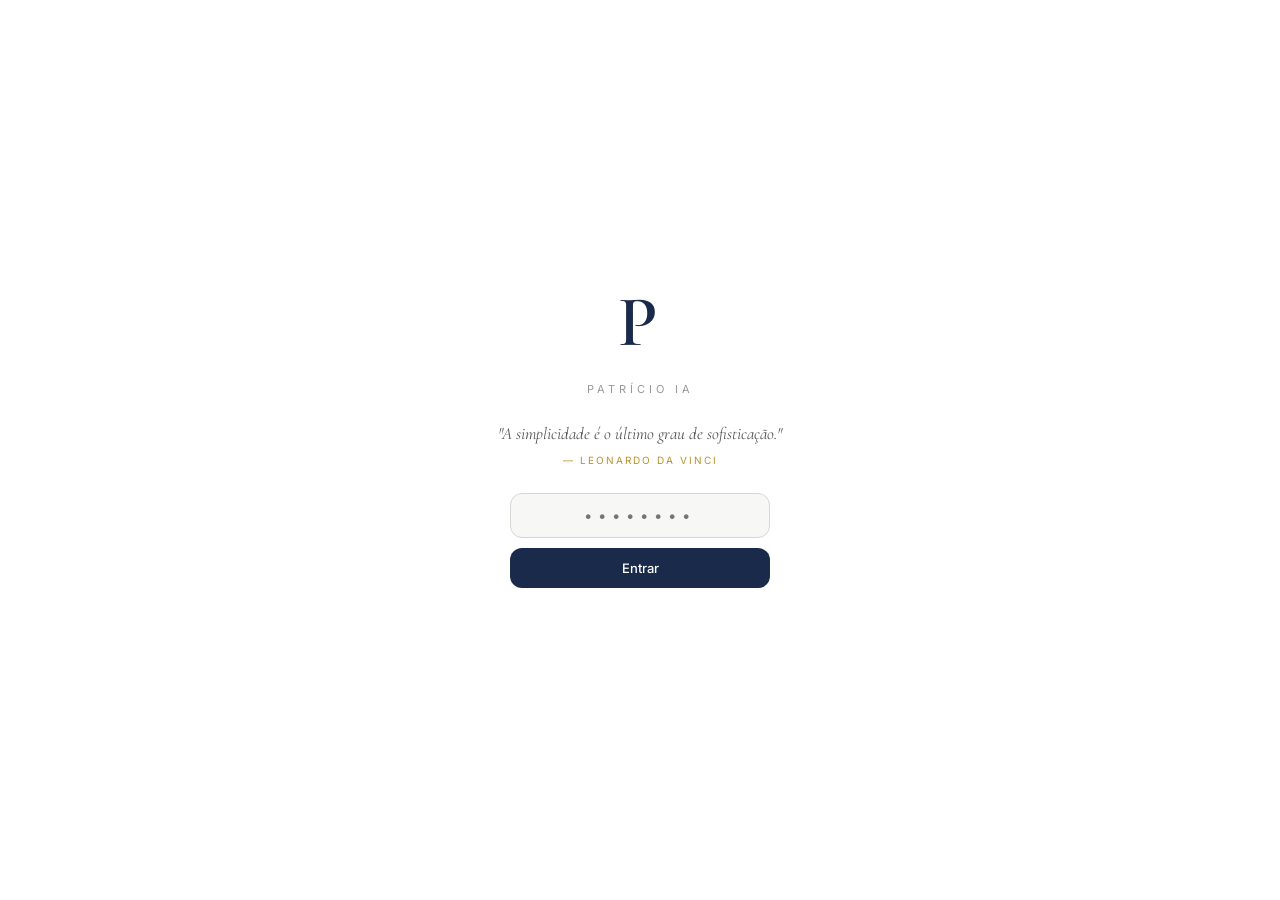
==== commit 6b643078: "Add files via upload" ====
--- a/index.html
+++ b/index.html
@@ -1,446 +1,65 @@
 <!DOCTYPE html>
 <html lang="pt">
 <head>
-<meta charset="UTF-8">
-<meta name="viewport" content="width=device-width, initial-scale=1.0">
-<title>Patrício IA</title>
-<link href="https://fonts.googleapis.com/css2?family=Inter:wght@300;400;500;600&family=Cormorant+Garamond:ital,wght@0,400;0,600;1,400&display=swap" rel="stylesheet">
-<style>
-:root {
-  --bg: #f7f7f5;
-  --white: #ffffff;
-  --border: #e8e8e4;
-  --border2: #d8d8d2;
-  --gold: #b8922a;
-  --gold-bg: #fdf8ee;
-  --gold-dim: #8a6820;
-  --navy: #1a2a4a;
-  --navy2: #243a62;
-  --text: #1a1a1a;
-  --text-mid: #555;
-  --text-muted: #999;
-  --text-light: #bbb;
-  --green: #2a7a4a;
-  --blue: #1a5ab8;
-  --red: #c0392b;
-  --radius: 12px;
-  --radius-sm: 8px;
-  --radius-lg: 16px;
-  --shadow: 0 1px 3px rgba(0,0,0,0.06), 0 1px 2px rgba(0,0,0,0.04);
-  --shadow-md: 0 4px 12px rgba(0,0,0,0.08), 0 2px 4px rgba(0,0,0,0.04);
-}
-
-* { margin: 0; padding: 0; box-sizing: border-box; }
-
-body {
-  background: var(--bg);
-  color: var(--text);
-  font-family: 'Inter', sans-serif;
-  font-size: 14px;
-  height: 100vh;
-  overflow: hidden;
-  display: flex;
-  flex-direction: column;
-  -webkit-font-smoothing: antialiased;
-}
-
-/* ── LOCK ── */
-#lockScreen {
-  position: fixed; inset: 0;
-  background: var(--white);
-  display: flex; flex-direction: column;
-  align-items: center; justify-content: center;
-  gap: 24px; z-index: 9999;
-}
-.lock-initial {
-  font-family: 'Cormorant Garamond', serif;
-  font-size: 72px; color: var(--navy);
-  letter-spacing: 4px; line-height: 1;
-  font-weight: 600;
-}
-.lock-subtitle { font-size: 12px; letter-spacing: 3px; text-transform: uppercase; color: var(--text-muted); }
-.lock-quote {
-  max-width: 360px; text-align: center;
-  font-family: 'Cormorant Garamond', serif;
-  font-size: 17px; font-style: italic;
-  color: var(--text-mid); line-height: 1.7;
-}
-.lock-author { font-size: 11px; letter-spacing: 2px; text-transform: uppercase; color: var(--gold); margin-top: 4px; font-style: normal; font-family: 'Inter', sans-serif; }
-.lock-form { display: flex; flex-direction: column; align-items: center; gap: 10px; width: 260px; }
-.lock-input {
-  width: 100%; background: var(--bg);
-  border: 1.5px solid var(--border2);
-  color: var(--text); font-family: 'Inter', sans-serif;
-  font-size: 15px; padding: 12px 16px;
-  text-align: center; letter-spacing: 6px;
-  outline: none; border-radius: var(--radius);
-  transition: border-color 0.2s;
-}
-.lock-input:focus { border-color: var(--navy); }
-.lock-btn {
-  width: 100%; background: var(--navy);
-  color: var(--white); border: none;
-  padding: 12px; font-family: 'Inter', sans-serif;
-  font-size: 13px; font-weight: 500;
-  cursor: pointer; border-radius: var(--radius);
-  transition: background 0.15s;
-}
-.lock-btn:hover { background: var(--navy2); }
-.lock-err { font-size: 12px; color: var(--red); height: 16px; }
-
-/* ── APP ── */
-#app { display: none; flex: 1; flex-direction: column; overflow: hidden; }
-#app.on { display: flex; }
-
-/* ── TOPBAR ── */
-.topbar {
-  height: 52px; background: var(--white);
-  border-bottom: 1px solid var(--border);
-  display: flex; align-items: center;
-  padding: 0 20px; gap: 12px; flex-shrink: 0;
-}
-.topbar-logo { font-family: 'Cormorant Garamond', serif; font-size: 22px; color: var(--navy); font-weight: 600; }
-.topbar-sep { width: 1px; height: 16px; background: var(--border2); }
-.topbar-crumb { font-size: 13px; color: var(--text-muted); font-weight: 400; }
-.topbar-space { flex: 1; }
-.cost-row { display: flex; gap: 6px; align-items: center; }
-.cost-pill {
-  background: var(--bg); border: 1px solid var(--border);
-  border-radius: 20px; padding: 4px 10px;
-  display: flex; flex-direction: column; align-items: center; gap: 0;
-}
-.cost-lbl { font-size: 9px; color: var(--text-light); text-transform: uppercase; letter-spacing: 1px; line-height: 1; }
-.cost-val { font-size: 12px; font-weight: 500; color: var(--gold-dim); line-height: 1.4; }
-
-/* ── LAYOUT ── */
-.app-body { display: flex; flex: 1; overflow: hidden; }
-
-/* ── SIDEBAR ── */
-.sidebar {
-  width: 220px; background: var(--white);
-  border-right: 1px solid var(--border);
-  display: flex; flex-direction: column;
-  padding: 16px 12px; gap: 2px;
-  transition: width 0.2s ease;
-  overflow: hidden; flex-shrink: 0;
-}
-.sidebar.closed { width: 52px; }
-
-.sb-head {
-  display: flex; align-items: center;
-  justify-content: space-between;
-  padding: 4px 8px; margin-bottom: 16px;
-}
-.sb-brand { font-size: 13px; font-weight: 600; color: var(--navy); white-space: nowrap; }
-.sidebar.closed .sb-brand { display: none; }
-.sb-toggle { background: none; border: none; cursor: pointer; color: var(--text-muted); font-size: 18px; padding: 2px; line-height: 1; border-radius: 6px; transition: all 0.15s; }
-.sb-toggle:hover { background: var(--bg); color: var(--text); }
-
-.sb-section { font-size: 10px; font-weight: 600; letter-spacing: 1.5px; text-transform: uppercase; color: var(--text-light); padding: 8px 8px 4px; white-space: nowrap; }
-.sidebar.closed .sb-section { display: none; }
-
-.nav-i {
-  display: flex; align-items: center;
-  padding: 8px 10px; cursor: pointer;
-  border: none; background: none; width: 100%;
-  text-align: left; font-family: 'Inter', sans-serif;
-  font-size: 13px; font-weight: 400;
-  color: var(--text-mid); border-radius: var(--radius-sm);
-  transition: all 0.12s; white-space: nowrap;
-}
-.nav-i:hover { background: var(--bg); color: var(--text); }
-.nav-i.active { background: var(--gold-bg); color: var(--gold-dim); font-weight: 500; }
-.sidebar.closed .nav-i { justify-content: center; font-size: 0; }
-.sidebar.closed .nav-i::before { font-size: 14px; }
-
-.sb-div { height: 1px; background: var(--border); margin: 8px 0; }
-
-/* ── MAIN ── */
-.main { flex: 1; display: flex; flex-direction: column; overflow: hidden; min-width: 0; }
-.section { display: none; flex: 1; overflow: hidden; flex-direction: column; }
-.section.on { display: flex; }
-
-/* ── PAGE HEADER ── */
-.page-head {
-  padding: 20px 28px 16px;
-  background: var(--white);
-  border-bottom: 1px solid var(--border);
-  display: flex; align-items: center;
-  justify-content: space-between; flex-shrink: 0;
-}
-.page-head-left { display: flex; flex-direction: column; gap: 2px; }
-.page-eye { font-size: 11px; font-weight: 500; letter-spacing: 1px; text-transform: uppercase; color: var(--gold); }
-.page-title { font-family: 'Cormorant Garamond', serif; font-size: 26px; color: var(--navy); font-weight: 600; line-height: 1.2; }
-.page-actions { display: flex; gap: 8px; align-items: center; }
-
-/* ── TWO PANE ── */
-.two-pane { display: flex; flex: 1; overflow: hidden; }
-.pane-l { width: 300px; min-width: 300px; border-right: 1px solid var(--border); background: var(--white); overflow-y: auto; padding: 20px; display: flex; flex-direction: column; gap: 18px; flex-shrink: 0; }
-.pane-l::-webkit-scrollbar { width: 4px; }
-.pane-l::-webkit-scrollbar-thumb { background: var(--border2); border-radius: 4px; }
-.pane-r { flex: 1; background: var(--bg); overflow-y: auto; padding: 20px; display: flex; flex-direction: column; gap: 14px; min-width: 0; }
-.pane-r::-webkit-scrollbar { width: 4px; }
-.pane-r::-webkit-scrollbar-thumb { background: var(--border2); border-radius: 4px; }
-
-/* ── FIELDS ── */
-.f-group { display: flex; flex-direction: column; gap: 6px; }
-.f-lbl { font-size: 11px; font-weight: 500; color: var(--text-muted); letter-spacing: 0.3px; }
-.f-input, .f-textarea, .f-select {
-  background: var(--bg); border: 1.5px solid var(--border);
-  color: var(--text); font-family: 'Inter', sans-serif;
-  font-size: 13px; padding: 9px 12px; outline: none;
-  transition: border-color 0.15s; width: 100%;
-  border-radius: var(--radius-sm);
-}
-.f-input:focus, .f-textarea:focus, .f-select:focus { border-color: var(--navy); background: var(--white); }
-.f-textarea { min-height: 80px; line-height: 1.6; resize: none; }
-.f-select { appearance: none; cursor: pointer; background-image: url("data:image/svg+xml,%3Csvg xmlns='http://www.w3.org/2000/svg' width='10' height='6'%3E%3Cpath d='M0 0l5 6 5-6z' fill='%23999'/%3E%3C/svg%3E"); background-repeat: no-repeat; background-position: right 12px center; padding-right: 30px; }
-.f-select option { background: var(--white); }
-
-/* ── CHIPS ── */
-.chips { display: flex; flex-wrap: wrap; gap: 6px; }
-.chip { padding: 5px 12px; border: 1.5px solid var(--border); border-radius: 20px; font-size: 12px; color: var(--text-mid); cursor: pointer; background: var(--white); font-family: 'Inter', sans-serif; transition: all 0.12s; font-weight: 400; }
-.chip:hover { border-color: var(--navy); color: var(--navy); }
-.chip.on { border-color: var(--navy); color: var(--navy); background: #eef1f8; font-weight: 500; }
-
-/* ── BUTTONS ── */
-.btn-primary { background: var(--navy); color: var(--white); border: none; padding: 9px 18px; font-family: 'Inter', sans-serif; font-size: 13px; font-weight: 500; cursor: pointer; border-radius: var(--radius-sm); transition: all 0.15s; }
-.btn-primary:hover { background: var(--navy2); }
-.btn-primary:disabled { opacity: 0.4; cursor: not-allowed; }
-.btn-primary.full { width: 100%; padding: 11px; }
-
-.btn-secondary { background: var(--white); color: var(--text-mid); border: 1.5px solid var(--border); padding: 8px 16px; font-family: 'Inter', sans-serif; font-size: 12px; font-weight: 500; cursor: pointer; border-radius: var(--radius-sm); transition: all 0.12s; }
-.btn-secondary:hover { border-color: var(--border2); color: var(--text); }
-
-.btn-ghost { background: none; color: var(--text-muted); border: none; padding: 7px 14px; font-family: 'Inter', sans-serif; font-size: 12px; cursor: pointer; border-radius: var(--radius-sm); transition: all 0.12s; }
-.btn-ghost:hover { background: var(--bg); color: var(--text); }
-
-/* ── RESULT CARDS ── */
-.r-card { background: var(--white); border: 1px solid var(--border); padding: 20px 24px; border-radius: var(--radius); box-shadow: var(--shadow); }
-.r-label { font-size: 11px; font-weight: 600; letter-spacing: 0.5px; text-transform: uppercase; color: var(--gold); margin-bottom: 10px; display: flex; justify-content: space-between; align-items: center; }
-.r-hook { font-family: 'Cormorant Garamond', serif; font-size: 20px; color: var(--navy); font-style: italic; line-height: 1.45; margin-bottom: 12px; }
-.r-body { font-size: 14px; color: var(--text-mid); line-height: 1.85; white-space: pre-wrap; }
-.r-mono { font-size: 13px; color: var(--text-mid); line-height: 1.7; white-space: pre-wrap; }
-
-/* ── LOADING ── */
-.spin { width: 20px; height: 20px; border: 2px solid var(--border); border-top-color: var(--navy); border-radius: 50%; animation: spin 0.8s linear infinite; }
-@keyframes spin { to { transform: rotate(360deg); } }
-.loading-wrap { display: flex; flex-direction: column; align-items: center; justify-content: center; height: 100%; gap: 14px; }
-.loading-txt { font-size: 12px; color: var(--text-muted); font-weight: 400; }
-.empty-wrap { display: flex; flex-direction: column; align-items: center; justify-content: center; height: 100%; gap: 10px; }
-.empty-mono { font-family: 'Cormorant Garamond', serif; font-size: 56px; color: #e8e4dc; font-weight: 600; }
-.empty-txt { font-size: 12px; color: var(--text-light); }
-
-/* ── CHAT ── */
-.chat-wrap { display: flex; flex-direction: column; flex: 1; overflow: hidden; }
-.quick-grid { display: grid; grid-template-columns: repeat(3,1fr); gap: 8px; padding: 14px 20px; border-bottom: 1px solid var(--border); background: var(--white); flex-shrink: 0; }
-.q-btn { background: var(--bg); border: 1px solid var(--border); padding: 10px 14px; font-size: 13px; color: var(--text); cursor: pointer; text-align: left; font-family: 'Inter', sans-serif; transition: all 0.12s; border-radius: var(--radius-sm); font-weight: 400; }
-.q-btn small { display: block; font-size: 11px; color: var(--text-muted); margin-top: 2px; font-weight: 400; }
-.q-btn:hover { border-color: var(--border2); background: var(--white); box-shadow: var(--shadow); }
-
-.search-bar { padding: 10px 20px; border-bottom: 1px solid var(--border); background: var(--white); display: flex; align-items: center; gap: 8px; flex-shrink: 0; }
-.search-toggle { display: flex; align-items: center; gap: 6px; font-size: 12px; color: var(--text-muted); cursor: pointer; padding: 5px 10px; border-radius: 20px; border: 1px solid var(--border); background: none; font-family: 'Inter', sans-serif; transition: all 0.12s; }
-.search-toggle.on { background: #eef1f8; color: var(--navy); border-color: var(--navy); }
-.search-dot { width: 7px; height: 7px; border-radius: 50%; background: var(--border2); flex-shrink: 0; }
-.search-toggle.on .search-dot { background: var(--navy); }
-
-.chat-msgs { flex: 1; overflow-y: auto; padding: 20px; display: flex; flex-direction: column; gap: 16px; }
-.chat-msgs::-webkit-scrollbar { width: 4px; }
-.chat-msgs::-webkit-scrollbar-thumb { background: var(--border2); border-radius: 4px; }
-.c-msg { display: flex; gap: 10px; max-width: 82%; }
-.c-msg.u { align-self: flex-end; flex-direction: row-reverse; }
-.c-av { width: 30px; height: 30px; min-width: 30px; border-radius: 50%; display: flex; align-items: center; justify-content: center; font-size: 11px; font-weight: 600; flex-shrink: 0; }
-.av-ia { background: var(--gold-bg); color: var(--gold-dim); border: 1px solid #e8d8a8; }
-.av-p { background: var(--navy); color: var(--white); }
-.c-bubble { padding: 11px 15px; font-size: 13px; line-height: 1.75; border-radius: var(--radius); }
-.bubble-ia { background: var(--white); border: 1px solid var(--border); color: var(--text-mid); box-shadow: var(--shadow); }
-.bubble-u { background: var(--navy); color: #dde4f0; }
-.chat-foot { padding: 14px 20px; border-top: 1px solid var(--border); display: flex; gap: 10px; background: var(--white); flex-shrink: 0; align-items: flex-end; }
-.c-input { flex: 1; background: var(--bg); border: 1.5px solid var(--border); padding: 10px 14px; font-size: 13px; font-family: 'Inter', sans-serif; color: var(--text); outline: none; resize: none; min-height: 42px; max-height: 100px; line-height: 1.5; border-radius: var(--radius-sm); transition: border-color 0.15s; }
-.c-input:focus { border-color: var(--navy); background: var(--white); }
-
-/* ── CALENDAR ── */
-.cal-days-header { display: grid; grid-template-columns: repeat(7,1fr); background: var(--white); border-bottom: 1px solid var(--border); flex-shrink: 0; }
-.cal-day-h { padding: 10px 12px; font-size: 11px; font-weight: 600; letter-spacing: 0.5px; text-transform: uppercase; color: var(--text-muted); text-align: center; }
-.cal-grid { flex: 1; overflow-y: auto; display: grid; grid-template-columns: repeat(7,1fr); gap: 1px; background: var(--border); }
-.cal-cell { background: var(--white); min-height: 90px; padding: 10px; cursor: pointer; transition: background 0.12s; }
-.cal-cell:hover { background: var(--bg); }
-.cal-cell.today { background: #fffbf0; }
-.cal-cell.other { opacity: 0.35; pointer-events: none; }
-.cal-num { font-size: 12px; font-weight: 500; color: var(--text-muted); margin-bottom: 4px; }
-.cal-cell.today .cal-num { color: var(--gold-dim); font-weight: 600; }
-.cal-dot { font-size: 11px; padding: 2px 7px; margin-bottom: 3px; border-radius: 4px; color: var(--text-mid); white-space: nowrap; overflow: hidden; text-overflow: ellipsis; cursor: pointer; font-weight: 400; }
-.cal-dot.por-fazer { background: #f0f0ee; color: var(--text-muted); }
-.cal-dot.agendado { background: #eef3fc; color: var(--blue); }
-.cal-dot.publicado { background: #edf7f1; color: var(--green); }
-
-/* ── STATS ── */
-.stats-grid { display: grid; grid-template-columns: repeat(4,1fr); gap: 14px; margin-bottom: 24px; }
-.stat-card { background: var(--white); border: 1px solid var(--border); padding: 20px; border-radius: var(--radius); box-shadow: var(--shadow); }
-.stat-lbl { font-size: 11px; font-weight: 500; color: var(--text-muted); margin-bottom: 8px; text-transform: uppercase; letter-spacing: 0.5px; }
-.stat-val { font-family: 'Cormorant Garamond', serif; font-size: 36px; color: var(--navy); line-height: 1; font-weight: 600; }
-.stat-val.gold { color: var(--gold-dim); }
-.stat-sub { font-size: 11px; color: var(--text-light); margin-top: 4px; }
-
-/* ── KB ── */
-.kb-item { background: var(--white); border: 1px solid var(--border); padding: 14px 18px; display: flex; align-items: center; gap: 14px; margin-bottom: 8px; border-radius: var(--radius); box-shadow: var(--shadow); }
-.kb-ico { font-size: 20px; min-width: 30px; text-align: center; }
-.kb-name { font-size: 13px; color: var(--text); margin-bottom: 2px; font-weight: 500; }
-.kb-meta { font-size: 11px; color: var(--text-muted); }
-
-/* ── ARCHIVE ── */
-.arc-item { background: var(--white); border: 1px solid var(--border); padding: 16px 20px; margin-bottom: 10px; cursor: pointer; transition: all 0.12s; border-radius: var(--radius); box-shadow: var(--shadow); }
-.arc-item:hover { box-shadow: var(--shadow-md); transform: translateY(-1px); }
-.arc-head { display: flex; align-items: center; justify-content: space-between; margin-bottom: 8px; }
-.arc-tag { font-size: 11px; font-weight: 500; padding: 2px 10px; border-radius: 20px; background: var(--gold-bg); color: var(--gold-dim); }
-.arc-date { font-size: 11px; color: var(--text-light); }
-.arc-prev { font-family: 'Cormorant Garamond', serif; font-size: 16px; font-style: italic; color: var(--text-mid); line-height: 1.4; }
-
-/* ── ADN ── */
-.adn-grid { display: grid; grid-template-columns: 1fr 1fr; gap: 16px; margin-bottom: 16px; }
-.adn-card { background: var(--white); border: 1px solid var(--border); padding: 20px; border-radius: var(--radius); box-shadow: var(--shadow); }
-.adn-title { font-size: 11px; font-weight: 600; text-transform: uppercase; letter-spacing: 0.5px; color: var(--gold); margin-bottom: 16px; }
-
-/* ── TAGS ── */
-.tag-wrap { display: flex; flex-wrap: wrap; gap: 6px; align-items: center; background: var(--bg); border: 1.5px solid var(--border); padding: 8px 10px; border-radius: var(--radius-sm); }
-.tag-pill { background: var(--white); border: 1px solid var(--border); color: var(--text-mid); padding: 4px 10px; font-size: 12px; display: flex; align-items: center; gap: 5px; border-radius: 20px; }
-.tag-x { cursor: pointer; color: var(--text-light); font-size: 14px; line-height: 1; }
-.tag-x:hover { color: var(--red); }
-.tag-add { background: none; border: none; color: var(--text-muted); font-family: 'Inter', sans-serif; font-size: 12px; outline: none; min-width: 80px; }
-
-/* ── MODAL ── */
-.modal-bg { position: fixed; inset: 0; background: rgba(0,0,0,0.2); backdrop-filter: blur(2px); z-index: 500; display: none; align-items: center; justify-content: center; }
-.modal-bg.on { display: flex; }
-.modal { background: var(--white); border: 1px solid var(--border); width: 520px; max-width: 92vw; max-height: 88vh; overflow-y: auto; border-radius: var(--radius-lg); box-shadow: var(--shadow-md); }
-.modal-head { padding: 20px 24px 16px; border-bottom: 1px solid var(--border); display: flex; align-items: center; justify-content: space-between; }
-.modal-title { font-family: 'Cormorant Garamond', serif; font-size: 20px; color: var(--navy); font-weight: 600; }
-.modal-x { background: none; border: none; color: var(--text-muted); font-size: 20px; cursor: pointer; border-radius: 6px; padding: 2px 6px; }
-.modal-x:hover { background: var(--bg); }
-.modal-body { padding: 20px 24px; display: flex; flex-direction: column; gap: 14px; }
-.modal-foot { padding: 14px 24px 20px; display: flex; justify-content: flex-end; gap: 8px; }
-.grid-2 { display: grid; grid-template-columns: 1fr 1fr; gap: 12px; }
-.grid-3 { display: grid; grid-template-columns: 1fr 1fr 1fr; gap: 12px; }
-
-/* ── PERF TABLE ── */
-.p-table { width: 100%; border-collapse: collapse; }
-.p-table th { text-align: left; font-size: 11px; font-weight: 600; text-transform: uppercase; letter-spacing: 0.5px; color: var(--text-muted); padding: 10px 14px; border-bottom: 1px solid var(--border); }
-.p-table td { padding: 12px 14px; border-bottom: 1px solid var(--border); font-size: 13px; color: var(--text-mid); }
-.p-table tr:hover td { background: var(--bg); }
-.s-bar { height: 4px; background: var(--border); border-radius: 2px; margin-top: 4px; overflow: hidden; }
-.s-fill { height: 100%; background: var(--gold); border-radius: 2px; transition: width 0.5s; }
-
-/* ── SLIDES ── */
-.slide-list { display: flex; flex-direction: column; gap: 8px; }
-.slide-item { display: flex; gap: 14px; background: var(--white); border: 1px solid var(--border); padding: 14px 18px; border-radius: var(--radius); }
-.slide-num { font-family: 'Cormorant Garamond', serif; font-size: 26px; color: #c8b888; min-width: 30px; line-height: 1; font-weight: 600; }
-.slide-body { flex: 1; }
-.slide-lbl { font-size: 10px; font-weight: 600; text-transform: uppercase; letter-spacing: 0.5px; color: var(--text-muted); margin-bottom: 3px; }
-.slide-t { font-family: 'Cormorant Garamond', serif; font-size: 16px; color: var(--navy); margin-bottom: 4px; font-weight: 600; }
-.slide-d { font-size: 12px; color: var(--text-muted); line-height: 1.5; }
-
-/* ── IDEAS ── */
-.ideas-grid { display: grid; grid-template-columns: 1fr 1fr; gap: 12px; }
-.idea-card { background: var(--white); border: 1px solid var(--border); padding: 18px; cursor: pointer; transition: all 0.15s; border-radius: var(--radius); box-shadow: var(--shadow); }
-.idea-card:hover { box-shadow: var(--shadow-md); transform: translateY(-1px); }
-.idea-n { font-family: 'Cormorant Garamond', serif; font-size: 30px; color: #e8e0cc; line-height: 1; margin-bottom: 8px; font-weight: 600; }
-.idea-t { font-family: 'Cormorant Garamond', serif; font-size: 16px; font-style: italic; color: var(--navy); line-height: 1.4; font-weight: 400; }
-.idea-a { font-size: 12px; color: var(--text-muted); margin-top: 6px; line-height: 1.4; }
-.idea-f { font-size: 10px; font-weight: 600; text-transform: uppercase; letter-spacing: 0.5px; color: var(--gold); margin-top: 10px; }
-
-/* ── BADGE ── */
-.badge { font-size: 11px; font-weight: 500; padding: 2px 10px; border-radius: 20px; }
-.badge.pf { background: #f0f0ee; color: var(--text-muted); }
-.badge.ag { background: #eef3fc; color: var(--blue); }
-.badge.pu { background: #edf7f1; color: var(--green); }
-
-.divider { height: 1px; background: var(--border); margin: 16px 0; }
-.fade-in { animation: fi 0.25s ease forwards; }
-@keyframes fi { from { opacity: 0; transform: translateY(4px); } to { opacity: 1; transform: translateY(0); } }
-.scroll-body { flex: 1; overflow-y: auto; padding: 24px 28px; }
-.scroll-body::-webkit-scrollbar { width: 4px; }
-.scroll-body::-webkit-scrollbar-thumb { background: var(--border2); border-radius: 4px; }
-
-/* ── TOAST ── */
-.toast { position: fixed; bottom: 24px; right: 24px; background: var(--navy); color: var(--white); padding: 10px 18px; font-size: 13px; font-weight: 500; border-radius: var(--radius-sm); opacity: 0; transform: translateY(6px); transition: all 0.2s; pointer-events: none; z-index: 9998; box-shadow: var(--shadow-md); }
-.toast.on { opacity: 1; transform: translateY(0); }
-
-/* ── NEWS CARDS ── */
-.news-section { margin-bottom: 20px; }
-.news-section-title { font-size: 11px; font-weight: 600; text-transform: uppercase; letter-spacing: 1px; color: var(--gold); margin-bottom: 12px; }
-.news-card { background: var(--white); border: 1px solid var(--border); padding: 16px 20px; border-radius: var(--radius); box-shadow: var(--shadow); margin-bottom: 10px; }
-.news-title { font-size: 14px; font-weight: 500; color: var(--navy); margin-bottom: 6px; line-height: 1.4; }
-.news-body { font-size: 13px; color: var(--text-mid); line-height: 1.7; }
-.news-angle { font-size: 12px; color: var(--gold-dim); margin-top: 8px; font-style: italic; }
-</style>
+<meta charset="UTF-8"><meta name="viewport" content="width=device-width, initial-scale=1.0">
+<title>Patrício IA — Conteúdo</title>
+<link rel="stylesheet" href="style.css">
 </head>
 <body>
 
-<!-- LOCK -->
 <div id="lockScreen">
   <div class="lock-initial">P</div>
   <div class="lock-subtitle">Patrício IA</div>
-  <div class="lock-quote" id="lqText">A carregar...</div>
+  <div class="lock-quote" id="lqText"></div>
   <div class="lock-form">
-    <input type="password" class="lock-input" id="lkInput" placeholder="••••••••" onkeydown="if(event.key==='Enter')unlock()">
-    <button class="lock-btn" onclick="unlock()">Entrar</button>
+    <input type="password" class="lock-input" id="lkInput" placeholder="••••••••">
+    <button class="lock-btn" onclick="doUnlock()">Entrar</button>
     <div class="lock-err" id="lkErr"></div>
   </div>
 </div>
 
-<!-- APP -->
 <div id="app">
   <div class="topbar">
-    <span class="topbar-logo">P</span>
-    <div class="topbar-sep"></div>
-    <span class="topbar-crumb" id="topCrumb">Estratégico</span>
+    <a href="index.html" class="topbar-logo">P</a>
+    <nav id="mainNav"></nav>
     <div class="topbar-space"></div>
     <div class="cost-row">
       <div class="cost-pill"><span class="cost-lbl">Sessão</span><span class="cost-val" id="cSess">€0.000</span></div>
       <div class="cost-pill"><span class="cost-lbl">Hoje</span><span class="cost-val" id="cDay">€0.000</span></div>
       <div class="cost-pill"><span class="cost-lbl">Mês</span><span class="cost-val" id="cMonth">€0.000</span></div>
-      <div class="cost-pill"><span class="cost-lbl">Total</span><span class="cost-val" id="cTotal">€0.000</span></div>
     </div>
   </div>
 
   <div class="app-body">
-
-    <!-- SIDEBAR -->
     <div class="sidebar" id="sb">
       <div class="sb-head">
-        <span class="sb-brand">Patrício IA</span>
         <button class="sb-toggle" onclick="toggleSB()">☰</button>
       </div>
-
       <div class="sb-section">Principal</div>
       <button class="nav-i active" onclick="goTo('estrategico')">Estratégico</button>
       <button class="nav-i" onclick="goTo('criar')">Criar</button>
       <button class="nav-i" onclick="goTo('noticias')">Notícias & Pesquisa</button>
       <button class="nav-i" onclick="goTo('conhecimento')">Conhecimento</button>
-
       <div class="sb-div"></div>
       <div class="sb-section">Gestão</div>
       <button class="nav-i" onclick="goTo('calendario')">Calendário</button>
       <button class="nav-i" onclick="goTo('ideias')">Ideias</button>
       <button class="nav-i" onclick="goTo('arquivo')">Arquivo</button>
       <button class="nav-i" onclick="goTo('stats')">Estatísticas</button>
-
-      <div class="sb-div"></div>
-      <div class="sb-section">Perfil</div>
-      <button class="nav-i" onclick="goTo('adn')">O Meu ADN</button>
-      <button class="nav-i" onclick="goTo('definicoes')">Definições</button>
     </div>
 
     <div class="main">
 
-      <!-- ══ ESTRATÉGICO ══ -->
+      <!-- ESTRATÉGICO -->
       <div class="section on" id="s-estrategico">
         <div class="page-head">
           <div class="page-head-left"><div class="page-eye">IA Consultora</div><div class="page-title">Estratégico</div></div>
           <div class="page-actions">
+            <button class="search-toggle" id="searchToggle" onclick="toggleSearch()">Pesquisa web</button>
             <button class="btn-secondary" onclick="clearChat()">Nova conversa</button>
           </div>
         </div>
-        <div class="quick-grid">
+        <div style="display:grid;grid-template-columns:repeat(3,1fr);gap:8px;padding:12px 18px;border-bottom:1px solid var(--border);background:var(--white);flex-shrink:0">
           <button class="q-btn" onclick="qAction('resumo')">Resumo do dia<small>O que publicar hoje</small></button>
           <button class="q-btn" onclick="qAction('temas')">Temas da semana<small>Com base na tua área</small></button>
           <button class="q-btn" onclick="qAction('posicionamento')">Posicionamento<small>Análise e recomendação</small></button>
@@ -448,30 +67,23 @@
           <button class="q-btn" onclick="qAction('diferenciacao')">Diferenciação<small>O que ninguém está a fazer</small></button>
           <button class="q-btn" onclick="qAction('analise')">Análise de post<small>O que funcionou</small></button>
         </div>
-        <div class="search-bar">
-          <button class="search-toggle" id="searchToggle" onclick="toggleSearch()">
-            <span class="search-dot"></span>
-            Pesquisa web
-          </button>
-          <span style="font-size:12px;color:var(--text-muted)">Ativa para a IA aceder a notícias e informação em tempo real</span>
-        </div>
         <div class="chat-wrap">
           <div class="chat-msgs" id="chatMsgs">
-            <div class="c-msg"><div class="c-av av-ia">IA</div><div class="c-bubble bubble-ia">Bom dia, Patrício. Estou pronto. Podemos trabalhar estratégia, conteúdo, posicionamento ou o que precisares. O que está na agenda hoje?</div></div>
+            <div class="c-msg"><div class="c-av av-ia">IA</div><div class="c-bubble bubble-ia">Bom dia, Patrício. Estou pronto. O que está na agenda hoje?</div></div>
           </div>
           <div class="chat-foot">
             <textarea class="c-input" id="chatIn" placeholder="Escreve aqui..." rows="1" onkeydown="chatKey(event)" oninput="autoH(this)"></textarea>
-            <button class="btn-primary" onclick="sendChat()" id="chatBtn" style="flex-shrink:0">Enviar</button>
-          </div>
-        </div>
-      </div>
-
-      <!-- ══ CRIAR ══ -->
+            <button class="btn-primary" onclick="sendChat()" id="chatBtn">Enviar</button>
+          </div>
+        </div>
+      </div>
+
+      <!-- CRIAR -->
       <div class="section" id="s-criar">
         <div class="page-head">
           <div class="page-head-left"><div class="page-eye">Conteúdo</div><div class="page-title">Criar</div></div>
           <div class="page-actions">
-            <select class="f-select" id="fmtSel" style="width:190px" onchange="buildForm()">
+            <select class="f-select" id="fmtSel" style="width:185px" onchange="buildForm()">
               <option value="caption">Caption / Reel</option>
               <option value="carrossel">Carrossel</option>
               <option value="stories">Stories</option>
@@ -486,56 +98,29 @@
         </div>
         <div class="two-pane">
           <div class="pane-l" id="formPanel"></div>
-          <div class="pane-r" id="outputPanel">
-            <div class="empty-wrap"><div class="empty-mono">P</div><div class="empty-txt">O conteúdo aparece aqui</div></div>
-          </div>
-        </div>
-      </div>
-
-      <!-- ══ NOTÍCIAS ══ -->
+          <div class="pane-r" id="outputPanel"><div class="empty-wrap"><div class="empty-mono">P</div><div class="empty-txt">O conteúdo aparece aqui</div></div></div>
+        </div>
+      </div>
+
+      <!-- NOTÍCIAS -->
       <div class="section" id="s-noticias">
         <div class="page-head">
           <div class="page-head-left"><div class="page-eye">Pesquisa Web</div><div class="page-title">Notícias & Tendências</div></div>
-          <div class="page-actions">
-            <button class="btn-primary" onclick="fetchNews()" id="newsBtn">Atualizar agora</button>
-          </div>
+          <button class="btn-primary" onclick="fetchNews()" id="newsBtn">Pesquisar agora</button>
         </div>
         <div class="two-pane">
           <div class="pane-l">
-            <div class="f-group">
-              <div class="f-lbl">Foco da pesquisa</div>
-              <div class="chips" id="newsThemes"></div>
-            </div>
-            <div class="f-group">
-              <div class="f-lbl">Tipo de conteúdo</div>
-              <div class="chips">
-                <button class="chip on" onclick="toggleChip(this)">Notícias jurídicas</button>
-                <button class="chip on" onclick="toggleChip(this)">Tendências empresariais</button>
-                <button class="chip" onclick="toggleChip(this)">Legislação nova</button>
-                <button class="chip" onclick="toggleChip(this)">Casos práticos</button>
-              </div>
-            </div>
-            <div class="f-group">
-              <div class="f-lbl">Mercado</div>
-              <div class="chips">
-                <button class="chip on" onclick="toggleChip(this)">Portugal</button>
-                <button class="chip" onclick="toggleChip(this)">Europa</button>
-                <button class="chip" onclick="toggleChip(this)">Internacional</button>
-              </div>
-            </div>
-            <div class="f-group">
-              <div class="f-lbl">Pesquisa personalizada</div>
-              <textarea class="f-textarea" id="newsQuery" placeholder="Ex: novas leis sobre holdings em Portugal, tendências imobiliário 2025..."></textarea>
-            </div>
-            <button class="btn-primary full" onclick="fetchNews()" id="newsBtn2">Pesquisar</button>
-          </div>
-          <div class="pane-r" id="newsOutput">
-            <div class="empty-wrap"><div class="empty-mono">P</div><div class="empty-txt">As notícias e tendências aparecem aqui</div></div>
-          </div>
-        </div>
-      </div>
-
-      <!-- ══ CONHECIMENTO ══ -->
+            <div class="f-group"><div class="f-lbl">Temas</div><div id="newsThemes" class="chips"></div></div>
+            <div class="f-group"><div class="f-lbl">Tipo</div><div class="chips"><button class="chip on" onclick="toggleChip(this)">Notícias jurídicas</button><button class="chip on" onclick="toggleChip(this)">Tendências empresariais</button><button class="chip" onclick="toggleChip(this)">Legislação nova</button><button class="chip" onclick="toggleChip(this)">Casos práticos</button></div></div>
+            <div class="f-group"><div class="f-lbl">Mercado</div><div class="chips"><button class="chip on" onclick="toggleChip(this)">Portugal</button><button class="chip" onclick="toggleChip(this)">Europa</button><button class="chip" onclick="toggleChip(this)">Internacional</button></div></div>
+            <div class="f-group"><div class="f-lbl">Pesquisa personalizada</div><textarea class="f-textarea" id="newsQuery" placeholder="Ex: novas leis sobre holdings em Portugal..."></textarea></div>
+            <button class="btn-primary full" onclick="fetchNews()">Pesquisar</button>
+          </div>
+          <div class="pane-r" id="newsOutput"><div class="empty-wrap"><div class="empty-mono">P</div><div class="empty-txt">As notícias aparecem aqui</div></div></div>
+        </div>
+      </div>
+
+      <!-- CONHECIMENTO -->
       <div class="section" id="s-conhecimento">
         <div class="page-head">
           <div class="page-head-left"><div class="page-eye">Base de Dados</div><div class="page-title">Conhecimento</div></div>
@@ -545,36 +130,26 @@
             <input type="file" id="kbFile" style="display:none" accept=".pdf,.txt" onchange="handleKB(event)">
           </div>
         </div>
-        <div class="scroll-body">
-          <div id="kbList"></div>
-          <div id="kbEmpty" style="text-align:center;padding:80px 0;color:var(--text-light);font-size:13px">Sem documentos. Adiciona PDFs, notas ou transcrições.</div>
-        </div>
-      </div>
-
-      <!-- ══ CALENDÁRIO ══ -->
+        <div class="scroll-body"><div id="kbList"></div><div id="kbEmpty" style="text-align:center;padding:80px 0;color:var(--text-light);font-size:13px">Sem documentos.</div></div>
+      </div>
+
+      <!-- CALENDÁRIO -->
       <div class="section" id="s-calendario">
         <div class="page-head">
           <div class="page-head-left"><div class="page-eye">Planeamento</div><div class="page-title" id="calTitle">—</div></div>
           <div class="page-actions">
-            <div class="chips" id="calFilter">
-              <button class="chip on" onclick="setCalFilter(this,'all')">Todos</button>
-              <button class="chip" onclick="setCalFilter(this,'instagram')">Instagram</button>
-              <button class="chip" onclick="setCalFilter(this,'linkedin')">LinkedIn</button>
-              <button class="chip" onclick="setCalFilter(this,'jornal')">Jornal</button>
-            </div>
-            <button class="btn-secondary" onclick="calMove(-1)">‹</button>
-            <button class="btn-secondary" onclick="calNow()">Hoje</button>
-            <button class="btn-secondary" onclick="calMove(1)">›</button>
+            <div class="chips" id="calFilter"><button class="chip on" onclick="setCalFilter(this,'all')">Todos</button><button class="chip" onclick="setCalFilter(this,'instagram')">Instagram</button><button class="chip" onclick="setCalFilter(this,'linkedin')">LinkedIn</button><button class="chip" onclick="setCalFilter(this,'jornal')">Jornal</button></div>
+            <button class="btn-secondary" onclick="calMove(-1)">‹</button><button class="btn-secondary" onclick="calNow()">Hoje</button><button class="btn-secondary" onclick="calMove(1)">›</button>
             <button class="btn-primary" onclick="openModal('mCal')">+ Post</button>
           </div>
         </div>
-        <div class="cal-days-header">
-          <div class="cal-day-h">Dom</div><div class="cal-day-h">Seg</div><div class="cal-day-h">Ter</div><div class="cal-day-h">Qua</div><div class="cal-day-h">Qui</div><div class="cal-day-h">Sex</div><div class="cal-day-h">Sáb</div>
-        </div>
-        <div id="calGrid" class="cal-grid"></div>
-      </div>
-
-      <!-- ══ IDEIAS ══ -->
+        <div style="display:grid;grid-template-columns:repeat(7,1fr);background:var(--white);border-bottom:1px solid var(--border);flex-shrink:0">
+          <div style="padding:8px;text-align:center;font-size:10px;font-weight:600;letter-spacing:0.5px;text-transform:uppercase;color:var(--text-muted)">Dom</div><div style="padding:8px;text-align:center;font-size:10px;font-weight:600;letter-spacing:0.5px;text-transform:uppercase;color:var(--text-muted)">Seg</div><div style="padding:8px;text-align:center;font-size:10px;font-weight:600;letter-spacing:0.5px;text-transform:uppercase;color:var(--text-muted)">Ter</div><div style="padding:8px;text-align:center;font-size:10px;font-weight:600;letter-spacing:0.5px;text-transform:uppercase;color:var(--text-muted)">Qua</div><div style="padding:8px;text-align:center;font-size:10px;font-weight:600;letter-spacing:0.5px;text-transform:uppercase;color:var(--text-muted)">Qui</div><div style="padding:8px;text-align:center;font-size:10px;font-weight:600;letter-spacing:0.5px;text-transform:uppercase;color:var(--text-muted)">Sex</div><div style="padding:8px;text-align:center;font-size:10px;font-weight:600;letter-spacing:0.5px;text-transform:uppercase;color:var(--text-muted)">Sáb</div>
+        </div>
+        <div id="calGrid" style="flex:1;overflow-y:auto;display:grid;grid-template-columns:repeat(7,1fr);gap:1px;background:var(--border)"></div>
+      </div>
+
+      <!-- IDEIAS -->
       <div class="section" id="s-ideias">
         <div class="page-head">
           <div class="page-head-left"><div class="page-eye">Banco</div><div class="page-title">Ideias</div></div>
@@ -584,31 +159,28 @@
           <div class="pane-l">
             <div class="f-group"><div class="f-lbl">Temas</div><div id="idThemes" class="chips"></div></div>
             <div class="f-group"><div class="f-lbl">Formatos</div><div class="chips"><button class="chip on" onclick="toggleChip(this)">Carrossel</button><button class="chip on" onclick="toggleChip(this)">Caption</button><button class="chip" onclick="toggleChip(this)">Stories</button><button class="chip" onclick="toggleChip(this)">LinkedIn</button><button class="chip" onclick="toggleChip(this)">Citação</button></div></div>
-            <div class="f-group"><div class="f-lbl">Quantidade</div><select class="f-select" id="idCount"><option value="6">6 ideias</option><option value="10" selected>10 ideias</option><option value="15">15 ideias</option></select></div>
-            <div class="f-group"><div class="f-lbl">Contexto adicional</div><textarea class="f-textarea" id="idCtx" placeholder="Evento, tema atual ou ângulo específico..."></textarea></div>
+            <div class="f-group"><div class="f-lbl">Quantidade</div><select class="f-select" id="idCount"><option value="6">6</option><option value="10" selected>10</option><option value="15">15</option></select></div>
+            <div class="f-group"><div class="f-lbl">Contexto</div><textarea class="f-textarea" id="idCtx" placeholder="Evento, tema atual..."></textarea></div>
           </div>
           <div class="pane-r" id="ideasOut"><div class="empty-wrap"><div class="empty-mono">P</div><div class="empty-txt">As ideias aparecem aqui</div></div></div>
         </div>
       </div>
 
-      <!-- ══ ARQUIVO ══ -->
+      <!-- ARQUIVO -->
       <div class="section" id="s-arquivo">
-        <div class="page-head">
-          <div class="page-head-left"><div class="page-eye">Histórico</div><div class="page-title">Arquivo</div></div>
-        </div>
+        <div class="page-head"><div class="page-head-left"><div class="page-eye">Histórico</div><div class="page-title">Arquivo</div></div></div>
         <div class="scroll-body">
-          <div style="display:flex;gap:10px;margin-bottom:20px;flex-wrap:wrap">
-            <input class="f-input" style="width:220px" placeholder="Pesquisar..." id="arcSearch" oninput="renderArc()">
-            <select class="f-select" style="width:150px" id="arcFmt" onchange="renderArc()"><option value="">Todos os formatos</option><option value="caption">Caption</option><option value="carrossel">Carrossel</option><option value="stories">Stories</option><option value="artigo">Artigo</option><option value="linkedin">LinkedIn</option><option value="citacao">Citação</option></select>
-            <select class="f-select" style="width:150px" id="arcPlat" onchange="renderArc()"><option value="">Todas as plataformas</option><option value="instagram">Instagram</option><option value="linkedin">LinkedIn</option><option value="jornal">Jornal</option></select>
-            <select class="f-select" style="width:160px" id="arcSort" onchange="renderArc()"><option value="date">Data (recente)</option><option value="format">Formato</option><option value="platform">Plataforma</option></select>
+          <div style="display:flex;gap:10px;margin-bottom:18px;flex-wrap:wrap">
+            <input class="f-input" style="width:200px" placeholder="Pesquisar..." id="arcSearch" oninput="renderArc()">
+            <select class="f-select" style="width:140px" id="arcFmt" onchange="renderArc()"><option value="">Todos os formatos</option><option value="caption">Caption</option><option value="carrossel">Carrossel</option><option value="stories">Stories</option><option value="artigo">Artigo</option><option value="linkedin">LinkedIn</option><option value="citacao">Citação</option></select>
+            <select class="f-select" style="width:150px" id="arcSort" onchange="renderArc()"><option value="date">Data (recente)</option><option value="format">Formato</option></select>
           </div>
           <div id="arcList"></div>
-          <div id="arcEmpty" style="display:none;text-align:center;padding:80px 0;color:var(--text-light);font-size:13px">Sem conteúdos guardados</div>
-        </div>
-      </div>
-
-      <!-- ══ STATS ══ -->
+          <div id="arcEmpty" style="display:none;text-align:center;padding:60px 0;color:var(--text-light);font-size:13px">Sem conteúdos guardados</div>
+        </div>
+      </div>
+
+      <!-- STATS -->
       <div class="section" id="s-stats">
         <div class="page-head">
           <div class="page-head-left"><div class="page-eye">Análise</div><div class="page-title">Estatísticas</div></div>
@@ -617,67 +189,8 @@
         <div class="scroll-body">
           <div class="stats-grid" id="statsGrid"></div>
           <div class="divider"></div>
-          <div style="font-size:11px;font-weight:600;text-transform:uppercase;letter-spacing:0.5px;color:var(--gold);margin-bottom:14px">Desempenho por Post</div>
+          <div style="font-size:10px;font-weight:600;text-transform:uppercase;letter-spacing:0.5px;color:var(--gold);margin-bottom:12px">Desempenho por Post</div>
           <table class="p-table"><thead><tr><th>Post</th><th>Plataforma</th><th>Data</th><th>Previsão IA</th><th>Resultado</th><th>Alcance</th></tr></thead><tbody id="perfBody"></tbody></table>
-        </div>
-      </div>
-
-      <!-- ══ ADN ══ -->
-      <div class="section" id="s-adn">
-        <div class="page-head">
-          <div class="page-head-left"><div class="page-eye">Identidade</div><div class="page-title">O Meu ADN</div></div>
-          <button class="btn-primary" onclick="saveADN()">Guardar</button>
-        </div>
-        <div class="scroll-body">
-          <div class="adn-grid">
-            <div class="adn-card"><div class="adn-title">Identidade</div>
-              <div class="f-group" style="margin-bottom:12px"><div class="f-lbl">Quem és e o que defendes</div><textarea class="f-textarea" id="adnId" style="min-height:100px" placeholder="Sou Patrício Ferreira, Solicitador e Partner na P&A Legal..."></textarea></div>
-              <div class="f-group"><div class="f-lbl">Como queres ser visto daqui a 5 anos</div><textarea class="f-textarea" id="adnVis" placeholder="A referência em Portugal..."></textarea></div>
-            </div>
-            <div class="adn-card"><div class="adn-title">Voz e Escrita</div>
-              <div class="f-group" style="margin-bottom:12px"><div class="f-lbl">Estilo literário e referências</div><textarea class="f-textarea" id="adnVoz" style="min-height:80px" placeholder="Editorial, provocatório. FT, Monocle..."></textarea></div>
-              <div class="f-group"><div class="f-lbl">O que NUNCA fazes</div><textarea class="f-textarea" id="adnNca" placeholder="Nunca bullets, emojis, linguagem de coaching..."></textarea></div>
-            </div>
-            <div class="adn-card"><div class="adn-title">Posicionamento</div>
-              <div class="f-group" style="margin-bottom:12px"><div class="f-lbl">O teu nicho</div><textarea class="f-textarea" id="adnNic" placeholder="Arquitetura empresarial, holdings..."></textarea></div>
-              <div class="f-group"><div class="f-lbl">O que te diferencia</div><textarea class="f-textarea" id="adnDif" placeholder="Não sou apenas jurista..."></textarea></div>
-            </div>
-            <div class="adn-card"><div class="adn-title">Público e Objetivos</div>
-              <div class="f-group" style="margin-bottom:12px"><div class="f-lbl">O teu leitor ideal</div><textarea class="f-textarea" id="adnPub" placeholder="Empreendedores com empresas entre 500k e 5M..."></textarea></div>
-              <div class="f-group"><div class="f-lbl">O que queres construir</div><textarea class="f-textarea" id="adnObj" placeholder="Autoridade digital. O Jogo das Empresas..."></textarea></div>
-            </div>
-          </div>
-          <div class="divider"></div>
-          <div class="adn-card" style="margin-bottom:16px">
-            <div class="adn-title">Áreas Temáticas</div>
-            <div class="f-lbl" style="margin-bottom:8px">Prima Enter para adicionar</div>
-            <div class="tag-wrap" id="themesWrap"><input class="tag-add" placeholder="+ Nova área" onkeydown="addTheme(event)"></div>
-          </div>
-        </div>
-      </div>
-
-      <!-- ══ DEFINIÇÕES ══ -->
-      <div class="section" id="s-definicoes">
-        <div class="page-head">
-          <div class="page-head-left"><div class="page-eye">Configurações</div><div class="page-title">Definições</div></div>
-          <button class="btn-primary" onclick="saveDefs()">Guardar</button>
-        </div>
-        <div class="scroll-body">
-          <div class="adn-card" style="margin-bottom:16px;max-width:600px">
-            <div class="adn-title">Tons de Escrita</div>
-            <div class="f-lbl" style="margin-bottom:8px">Tons disponíveis ao criar conteúdo (prima Enter para adicionar)</div>
-            <div class="tag-wrap" id="tonesWrap"><input class="tag-add" placeholder="+ Novo tom" onkeydown="addTone(event)"></div>
-          </div>
-          <div class="adn-card" style="margin-bottom:16px;max-width:600px">
-            <div class="adn-title">Segurança</div>
-            <div class="f-group" style="max-width:280px">
-              <div class="f-lbl">Alterar password</div>
-              <div style="display:flex;gap:8px">
-                <input type="password" class="f-input" id="newPwd" placeholder="Nova password">
-                <button class="btn-secondary" onclick="changePwd()">Alterar</button>
-              </div>
-            </div>
-          </div>
         </div>
       </div>
 
@@ -686,319 +199,152 @@
 </div>
 
 <!-- MODALS -->
-<div class="modal-bg" id="mCal">
-  <div class="modal">
-    <div class="modal-head"><div class="modal-title">Agendar Post</div><button class="modal-x" onclick="closeModal('mCal')">✕</button></div>
-    <div class="modal-body">
-      <div class="f-group"><div class="f-lbl">Título / Tema</div><input class="f-input" id="cTitle" placeholder="Tema do post..."></div>
-      <div class="grid-2">
-        <div class="f-group"><div class="f-lbl">Data</div><input type="date" class="f-input" id="cDate"></div>
-        <div class="f-group"><div class="f-lbl">Hora</div><input type="time" class="f-input" id="cTime" value="09:00"></div>
-      </div>
-      <div class="grid-2">
-        <div class="f-group"><div class="f-lbl">Plataforma</div><select class="f-select" id="cPlat"><option value="instagram">Instagram</option><option value="linkedin">LinkedIn</option><option value="jornal">Jornal / Site</option></select></div>
-        <div class="f-group"><div class="f-lbl">Estado</div><select class="f-select" id="cStatus"><option value="por-fazer">Por Fazer</option><option value="agendado">Agendado</option><option value="publicado">Publicado</option></select></div>
-      </div>
-      <div class="f-group"><div class="f-lbl">Texto do post (opcional)</div><textarea class="f-textarea" id="cContent" placeholder="Cola o conteúdo gerado..."></textarea></div>
-    </div>
-    <div class="modal-foot"><button class="btn-secondary" onclick="closeModal('mCal')">Cancelar</button><button class="btn-primary" onclick="saveCalPost()">Guardar</button></div>
+<div class="modal-bg" id="mCal"><div class="modal">
+  <div class="modal-head"><div class="modal-title">Agendar Post</div><button class="modal-x" onclick="closeModal('mCal')">✕</button></div>
+  <div class="modal-body">
+    <div class="f-group"><div class="f-lbl">Título / Tema</div><input class="f-input" id="cTitle" placeholder="Tema do post..."></div>
+    <div class="grid-2"><div class="f-group"><div class="f-lbl">Data</div><input type="date" class="f-input" id="cDate"></div><div class="f-group"><div class="f-lbl">Hora</div><input type="time" class="f-input" id="cTime" value="09:00"></div></div>
+    <div class="grid-2"><div class="f-group"><div class="f-lbl">Plataforma</div><select class="f-select" id="cPlat"><option value="instagram">Instagram</option><option value="linkedin">LinkedIn</option><option value="jornal">Jornal</option></select></div><div class="f-group"><div class="f-lbl">Estado</div><select class="f-select" id="cStatus"><option value="por-fazer">Por Fazer</option><option value="agendado">Agendado</option><option value="publicado">Publicado</option></select></div></div>
+    <div class="f-group"><div class="f-lbl">Texto (opcional)</div><textarea class="f-textarea" id="cContent" placeholder="Cola o conteúdo gerado..."></textarea></div>
   </div>
-</div>
-
-<div class="modal-bg" id="mMetric">
-  <div class="modal">
-    <div class="modal-head"><div class="modal-title">Métricas Reais</div><button class="modal-x" onclick="closeModal('mMetric')">✕</button></div>
-    <div class="modal-body">
-      <div class="f-group"><div class="f-lbl">Post</div><input class="f-input" id="mPost" placeholder="Título ou tema..."></div>
-      <div class="f-group"><div class="f-lbl">Plataforma</div><select class="f-select" id="mPlat"><option value="instagram">Instagram</option><option value="linkedin">LinkedIn</option><option value="jornal">Jornal</option></select></div>
-      <div class="grid-3">
-        <div class="f-group"><div class="f-lbl">Alcance</div><input class="f-input" id="mReach" type="number" placeholder="0"></div>
-        <div class="f-group"><div class="f-lbl">Likes</div><input class="f-input" id="mLikes" type="number" placeholder="0"></div>
-        <div class="f-group"><div class="f-lbl">Comentários</div><input class="f-input" id="mComm" type="number" placeholder="0"></div>
-      </div>
-      <div class="f-group"><div class="f-lbl">Avaliação</div><select class="f-select" id="mRating"><option value="fraco">Fraco</option><option value="medio">Médio</option><option value="bom" selected>Bom</option><option value="excelente">Excelente</option></select></div>
-    </div>
-    <div class="modal-foot"><button class="btn-secondary" onclick="closeModal('mMetric')">Cancelar</button><button class="btn-primary" onclick="saveMetric()">Guardar</button></div>
+  <div class="modal-foot"><button class="btn-secondary" onclick="closeModal('mCal')">Cancelar</button><button class="btn-primary" onclick="saveCalPost()">Guardar</button></div>
+</div></div>
+
+<div class="modal-bg" id="mMetric"><div class="modal">
+  <div class="modal-head"><div class="modal-title">Métricas Reais</div><button class="modal-x" onclick="closeModal('mMetric')">✕</button></div>
+  <div class="modal-body">
+    <div class="f-group"><div class="f-lbl">Post</div><input class="f-input" id="mPost" placeholder="Título..."></div>
+    <div class="f-group"><div class="f-lbl">Plataforma</div><select class="f-select" id="mPlat"><option value="instagram">Instagram</option><option value="linkedin">LinkedIn</option><option value="jornal">Jornal</option></select></div>
+    <div class="grid-3"><div class="f-group"><div class="f-lbl">Alcance</div><input class="f-input" id="mReach" type="number" placeholder="0"></div><div class="f-group"><div class="f-lbl">Likes</div><input class="f-input" id="mLikes" type="number" placeholder="0"></div><div class="f-group"><div class="f-lbl">Comentários</div><input class="f-input" id="mComm" type="number" placeholder="0"></div></div>
+    <div class="f-group"><div class="f-lbl">Avaliação</div><select class="f-select" id="mRating"><option value="fraco">Fraco</option><option value="medio">Médio</option><option value="bom" selected>Bom</option><option value="excelente">Excelente</option></select></div>
   </div>
-</div>
-
-<div class="modal-bg" id="mKB">
-  <div class="modal">
-    <div class="modal-head"><div class="modal-title">Adicionar Nota</div><button class="modal-x" onclick="closeModal('mKB')">✕</button></div>
-    <div class="modal-body">
-      <div class="f-group"><div class="f-lbl">Título</div><input class="f-input" id="kbTitle" placeholder="Nome do documento..."></div>
-      <div class="f-group"><div class="f-lbl">Tipo</div><select class="f-select" id="kbType"><option value="nota">Nota rápida</option><option value="artigo">Artigo / Notícia</option><option value="transcricao">Transcrição</option><option value="livro">Fragmento do livro</option><option value="outro">Outro</option></select></div>
-      <div class="f-group"><div class="f-lbl">Conteúdo</div><textarea class="f-textarea" id="kbContent" style="min-height:180px" placeholder="Cola o texto aqui..."></textarea></div>
-    </div>
-    <div class="modal-foot"><button class="btn-secondary" onclick="closeModal('mKB')">Cancelar</button><button class="btn-primary" onclick="saveKB()">Guardar</button></div>
+  <div class="modal-foot"><button class="btn-secondary" onclick="closeModal('mMetric')">Cancelar</button><button class="btn-primary" onclick="saveMetric()">Guardar</button></div>
+</div></div>
+
+<div class="modal-bg" id="mKB"><div class="modal">
+  <div class="modal-head"><div class="modal-title">Adicionar Nota</div><button class="modal-x" onclick="closeModal('mKB')">✕</button></div>
+  <div class="modal-body">
+    <div class="f-group"><div class="f-lbl">Título</div><input class="f-input" id="kbTitle" placeholder="Nome..."></div>
+    <div class="f-group"><div class="f-lbl">Tipo</div><select class="f-select" id="kbType"><option value="nota">Nota rápida</option><option value="artigo">Artigo / Notícia</option><option value="transcricao">Transcrição</option><option value="livro">Fragmento do livro</option><option value="outro">Outro</option></select></div>
+    <div class="f-group"><div class="f-lbl">Conteúdo</div><textarea class="f-textarea" id="kbContent" style="min-height:160px" placeholder="Cola o texto aqui..."></textarea></div>
   </div>
-</div>
+  <div class="modal-foot"><button class="btn-secondary" onclick="closeModal('mKB')">Cancelar</button><button class="btn-primary" onclick="saveKB()">Guardar</button></div>
+</div></div>
 
 <div class="toast" id="toast"></div>
-
+<script src="shared.js"></script>
 <script>
-// ── STATE ──
-const S = {
-  pwd: localStorage.getItem('pa_pwd') || '1234',
-  chat: JSON.parse(localStorage.getItem('pa_chat') || '[]'),
-  archive: JSON.parse(localStorage.getItem('pa_archive') || '[]'),
-  kb: JSON.parse(localStorage.getItem('pa_kb') || '[]'),
-  cal: JSON.parse(localStorage.getItem('pa_cal') || '[]'),
-  metrics: JSON.parse(localStorage.getItem('pa_metrics') || '[]'),
-  themes: JSON.parse(localStorage.getItem('pa_themes') || '["Holdings","Pactos de Sócios","SPVs","Fix & Flip","Proteção de Ativos","Imobiliário"]'),
-  tones: JSON.parse(localStorage.getItem('pa_tones') || '["Editorial","Provocatório","Educativo","Direto","Técnico","Narrativo"]'),
-  adn: JSON.parse(localStorage.getItem('pa_adn') || '{}'),
-  costs: JSON.parse(localStorage.getItem('pa_costs') || '{"total":0,"month":{},"day":{}}'),
-  sessC: 0,
-  calDate: new Date(),
-  calFilter: 'all',
-  curResult: null,
-  useSearch: false,
-};
-
-const QUOTES = [
-  {q:'A mente que se abre a uma nova ideia jamais volta ao seu tamanho original.',a:'Albert Einstein'},
-  {q:'Conhece-te a ti mesmo.',a:'Sócrates'},
-  {q:'A simplicidade é o último grau de sofisticação.',a:'Leonardo da Vinci'},
-  {q:'O tempo é o recurso mais escasso e, se não for gerido, nada mais pode ser gerido.',a:'Peter Drucker'},
-  {q:'A qualidade nunca é um acidente; é sempre o resultado de esforço inteligente.',a:'John Ruskin'},
-  {q:'Não basta ter boas intenções; é preciso também ter bons métodos.',a:'Aristóteles'},
-  {q:'O maior risco é não correr nenhum risco.',a:'Mark Zuckerberg'},
-  {q:'Não é o mais forte que sobrevive, mas aquele que melhor se adapta.',a:'Charles Darwin'},
-  {q:'O sucesso é a soma de pequenos esforços repetidos dia após dia.',a:'Robert Collier'},
-  {q:'Sê a mudança que queres ver no mundo.',a:'Mahatma Gandhi'},
-];
-
-function initLock() {
-  const q = QUOTES[Math.floor(Math.random() * QUOTES.length)];
-  document.getElementById('lqText').innerHTML = `"${q.q}"<div class="lock-author">— ${q.a}</div>`;
-}
-
-function unlock() {
-  if (document.getElementById('lkInput').value === S.pwd) {
-    document.getElementById('lockScreen').style.display = 'none';
-    document.getElementById('app').classList.add('on');
-    initApp();
-  } else {
-    document.getElementById('lkErr').textContent = 'Password incorreta';
-    document.getElementById('lkInput').value = '';
-    setTimeout(() => document.getElementById('lkErr').textContent = '', 2000);
-  }
-}
-
-function changePwd() {
-  const np = document.getElementById('newPwd').value.trim();
-  if (!np) return toast('Escreve uma password');
-  S.pwd = np; localStorage.setItem('pa_pwd', np);
-  document.getElementById('newPwd').value = '';
-  toast('Password alterada');
-}
-
-function initApp() {
-  loadADN(); renderThemes(); renderTones(); renderKB(); renderCal(); renderArc(); renderStats(); buildForm(); updateCosts();
-  if (S.chat.length) { document.getElementById('chatMsgs').innerHTML = ''; S.chat.forEach(m => appendMsg(m.role, m.content)); }
-}
+// ── INIT ──
+let useSearch = false;
+let curResult = null;
+let calFilter = 'all';
+let calDate = new Date();
+
+initLock(() => {
+  buildNav('index.html');
+  updateCostDisplay();
+  renderThemeChips();
+  renderKB();
+  renderCal();
+  renderArc();
+  renderStats();
+  buildForm();
+  const chat = PA.get('chat', []);
+  if (chat.length) { document.getElementById('chatMsgs').innerHTML = ''; chat.forEach(m => appendMsg(m.role, m.content)); }
+});
 
 // ── NAV ──
-const CRUMBS = { estrategico:'Estratégico', criar:'Criar', noticias:'Notícias & Pesquisa', conhecimento:'Conhecimento', calendario:'Calendário', ideias:'Ideias', arquivo:'Arquivo', stats:'Estatísticas', adn:'O Meu ADN', definicoes:'Definições' };
-
 function goTo(id) {
   document.querySelectorAll('.section').forEach(s => s.classList.remove('on'));
   document.querySelectorAll('.nav-i').forEach(b => b.classList.remove('active'));
   document.getElementById('s-' + id).classList.add('on');
   document.querySelector(`[onclick="goTo('${id}')"]`).classList.add('active');
-  document.getElementById('topCrumb').textContent = CRUMBS[id] || id;
-}
-
+}
 let sbOpen = true;
 function toggleSB() { sbOpen = !sbOpen; document.getElementById('sb').classList.toggle('closed', !sbOpen); }
 
-// ── API ──
-async function callAPI(system, messages, maxT = 2000, useSearch = false) {
-  const res = await fetch('/.netlify/functions/claude', {
-    method: 'POST', headers: {'Content-Type':'application/json'},
-    body: JSON.stringify({ system, messages, max_tokens: maxT, useSearch })
-  });
-  const data = await res.json();
-  if (data.usage) {
-    const c = (data.usage.input_tokens * 0.000003) + (data.usage.output_tokens * 0.000015);
-    trackCost(c);
-  }
-  // Extract text from content blocks
-  if (data.content && Array.isArray(data.content)) {
-    const textBlocks = data.content.filter(b => b.type === 'text').map(b => b.text).join('');
-    if (textBlocks) data._text = textBlocks;
-  }
-  return data;
-}
-
-function getReply(data) {
-  if (data._text) return data._text;
-  if (data.content?.[0]?.text) return data.content[0].text;
-  if (data.error) return `Erro: ${data.error.message || JSON.stringify(data.error)}`;
-  return 'Sem resposta.';
-}
-
-function trackCost(c) {
-  S.sessC += c;
-  const today = new Date().toISOString().split('T')[0];
-  const month = today.slice(0,7);
-  S.costs.day[today] = (S.costs.day[today]||0) + c;
-  S.costs.month[month] = (S.costs.month[month]||0) + c;
-  S.costs.total += c;
-  localStorage.setItem('pa_costs', JSON.stringify(S.costs));
-  updateCosts(); renderStats();
-}
-
-function updateCosts() {
-  const today = new Date().toISOString().split('T')[0], month = today.slice(0,7);
-  document.getElementById('cSess').textContent = '€' + S.sessC.toFixed(3);
-  document.getElementById('cDay').textContent = '€' + (S.costs.day[today]||0).toFixed(3);
-  document.getElementById('cMonth').textContent = '€' + (S.costs.month[month]||0).toFixed(3);
-  document.getElementById('cTotal').textContent = '€' + S.costs.total.toFixed(3);
-}
-
-function getSys() {
-  const a = S.adn;
-  return `És o assistente estratégico e de criação de conteúdo de Patrício Ferreira.
-
-IDENTIDADE: ${a.identidade||'Solicitador e Partner na P&A Legal. Especialista em arquitetura empresarial, holdings, pactos de sócios, SPVs e proteção de ativos.'}
-VISÃO: ${a.visao||'A referência em Portugal em arquitetura empresarial para empreendedores.'}
-VOZ: ${a.voz||'Editorial, provocatório, calmo, autoritário. Referências: Financial Times, Monocle.'}
-NUNCA: ${a.nunca||'Nunca usar bullet points, emojis, em-dashes, linguagem de coaching ou influencer.'}
-NICHO: ${a.nicho||'Arquitetura empresarial para empreendedores e PMEs.'}
-DIFERENCIAÇÃO: ${a.diferenciacao||'Não é apenas jurista — é arquiteto de negócios.'}
-PÚBLICO: ${a.publico||'Empreendedores com empresas entre 500k e 5M de faturação.'}
-OBJETIVOS: ${a.objetivos||'Autoridade digital. Lançar o livro O Jogo das Empresas.'}
-TEMAS: ${S.themes.join(', ')}
-
-PERSONALIDADE: Consultor sénior, direto, exigente, criativo. Vai ao ponto.
-Responde sempre em português de Portugal.`;
-}
-
 // ── SEARCH TOGGLE ──
 function toggleSearch() {
-  S.useSearch = !S.useSearch;
-  document.getElementById('searchToggle').classList.toggle('on', S.useSearch);
-}
+  useSearch = !useSearch;
+  const btn = document.getElementById('searchToggle');
+  btn.style.background = useSearch ? '#eef1f8' : '';
+  btn.style.color = useSearch ? 'var(--navy)' : '';
+  btn.style.border = useSearch ? '1.5px solid var(--navy)' : '1.5px solid var(--border)';
+}
+document.getElementById('searchToggle').style.cssText = 'background:none;border:1.5px solid var(--border);padding:6px 12px;border-radius:20px;font-size:12px;cursor:pointer;font-family:Inter,sans-serif;color:var(--text-muted);transition:all 0.12s';
 
 // ── CHAT ──
 function appendMsg(role, content) {
   const w = document.getElementById('chatMsgs');
   const d = document.createElement('div');
   d.className = `c-msg fade-in ${role === 'user' ? 'u' : ''}`;
-  d.innerHTML = `<div class="c-av ${role==='user'?'av-p':'av-ia'}">${role==='user'?'P':'IA'}</div><div class="c-bubble ${role==='user'?'bubble-u':'bubble-ia'}">${content.replace(/\n/g,'<br>').replace(/\*\*(.*?)\*\*/g,'<strong>$1</strong>')}</div>`;
-  w.appendChild(d);
-  w.scrollTop = w.scrollHeight;
+  d.innerHTML = `<div class="c-av ${role==='user'?'av-p':'av-ia'}">${role==='user'?'P':'IA'}</div><div class="c-bubble ${role==='user'?'bubble-u':'bubble-ia'}">${renderMd(content)}</div>`;
+  w.appendChild(d); w.scrollTop = w.scrollHeight;
 }
 
 async function sendChat() {
   const el = document.getElementById('chatIn');
-  const txt = el.value.trim();
-  if (!txt) return;
+  const txt = el.value.trim(); if (!txt) return;
   el.value = ''; autoH(el);
+  const chat = PA.get('chat', []);
   appendMsg('user', txt);
-  S.chat.push({role:'user', content:txt});
-
+  chat.push({ role: 'user', content: txt });
   const td = document.createElement('div');
   td.className = 'c-msg';
   td.innerHTML = '<div class="c-av av-ia">IA</div><div class="c-bubble bubble-ia"><div class="spin"></div></div>';
   document.getElementById('chatMsgs').appendChild(td);
   document.getElementById('chatMsgs').scrollTop = 99999;
   document.getElementById('chatBtn').disabled = true;
-
   try {
-    const data = await callAPI(getSys(), S.chat, 1500, S.useSearch);
+    const data = await callAPI(getSys(), chat, 1500, useSearch);
     td.remove();
     const reply = getReply(data);
     appendMsg('assistant', reply);
-    S.chat.push({role:'assistant', content:reply});
-    if (S.chat.length > 40) S.chat = S.chat.slice(-40);
-    localStorage.setItem('pa_chat', JSON.stringify(S.chat));
-  } catch(e) {
-    td.remove();
-    appendMsg('assistant', 'Erro de ligação. Tenta novamente.');
-  }
+    chat.push({ role: 'assistant', content: reply });
+    if (chat.length > 40) chat.splice(0, chat.length - 40);
+    PA.set('chat', chat);
+  } catch(e) { td.remove(); appendMsg('assistant', 'Erro de ligação. Tenta novamente.'); }
   document.getElementById('chatBtn').disabled = false;
 }
 
 function clearChat() {
-  S.chat = []; localStorage.setItem('pa_chat', '[]');
-  document.getElementById('chatMsgs').innerHTML = '<div class="c-msg fade-in"><div class="c-av av-ia">IA</div><div class="c-bubble bubble-ia">Nova conversa iniciada. O que queres trabalhar?</div></div>';
+  PA.set('chat', []);
+  document.getElementById('chatMsgs').innerHTML = '<div class="c-msg fade-in"><div class="c-av av-ia">IA</div><div class="c-bubble bubble-ia">Nova conversa iniciada.</div></div>';
 }
 
 const QP = {
-  resumo: 'Dá-me um resumo estratégico do que devo publicar hoje. Com base nos meus temas e posicionamento, sugere o formato e o ângulo mais relevante para hoje.',
-  temas: 'Pesquisa e sugere os 5 temas mais estratégicos e relevantes para eu trabalhar esta semana no meu conteúdo. Considera notícias recentes, tendências e o meu posicionamento. Justifica cada um.',
-  posicionamento: 'Analisa o meu posicionamento e diz-me o que devo reforçar, o que devo abandonar, e onde estou a deixar espaço para concorrentes.',
-  comentario: 'Tenho um comentário difícil numa publicação. Descreve o contexto e diz-me como devo responder para reforçar a minha autoridade.',
-  diferenciacao: 'Em que me devo diferenciar mais no conteúdo dos próximos 30 dias? O que a concorrência não está a fazer?',
-  analise: 'Vou partilhar um post que publiquei. Analisa o potencial de impacto e diz-me o que funcionou e o que melhorar.',
+  resumo: 'Dá-me um resumo estratégico do que devo publicar hoje.',
+  temas: 'Pesquisa e sugere os 5 temas mais estratégicos para esta semana. Considera notícias recentes e o meu posicionamento.',
+  posicionamento: 'Analisa o meu posicionamento e diz-me o que reforçar, abandonar e onde estou a deixar espaço para concorrentes.',
+  comentario: 'Tenho um comentário difícil. Descreve o contexto e diz-me como responder para reforçar autoridade.',
+  diferenciacao: 'Em que me devo diferenciar mais nos próximos 30 dias? O que a concorrência não está a fazer?',
+  analise: 'Vou partilhar um post. Analisa o impacto e diz-me o que funcionou e o que melhorar.',
 };
 function qAction(t) { document.getElementById('chatIn').value = QP[t]; document.getElementById('chatIn').focus(); }
-function chatKey(e) { if (e.key==='Enter'&&!e.shiftKey) { e.preventDefault(); sendChat(); } }
-function autoH(el) { el.style.height='auto'; el.style.height=Math.min(el.scrollHeight,100)+'px'; }
-
-// ── NEWS ──
-async function fetchNews() {
-  const btn1 = document.getElementById('newsBtn'), btn2 = document.getElementById('newsBtn2');
-  if (btn1) btn1.disabled = true; if (btn2) btn2.disabled = true;
-  document.getElementById('newsOutput').innerHTML = '<div class="loading-wrap"><div class="spin"></div><div class="loading-txt">A pesquisar notícias e tendências...</div></div>';
-
-  const themes = Array.from(document.querySelectorAll('#s-noticias .pane-l .chips:first-of-type .chip.on')).map(c=>c.textContent).join(', ') || S.themes.join(', ');
-  const types = Array.from(document.querySelectorAll('#s-noticias .pane-l .chips:nth-of-type(2) .chip.on')).map(c=>c.textContent).join(', ');
-  const market = Array.from(document.querySelectorAll('#s-noticias .pane-l .chips:nth-of-type(3) .chip.on')).map(c=>c.textContent).join(', ');
-  const custom = document.getElementById('newsQuery').value.trim();
-
-  const prompt = `Pesquisa na web as notícias e tendências mais recentes relevantes para Patrício Ferreira, especialista em arquitetura empresarial em Portugal.
-
-Foco: ${themes}
-Tipo: ${types}
-Mercado: ${market}
-${custom ? 'Pesquisa específica: ' + custom : ''}
-
-Para cada resultado encontrado, apresenta:
-1. O título e resumo da notícia/tendência
-2. Por que é relevante para o meu posicionamento
-3. Um ângulo de post que eu poderia criar a partir disto
-
-Apresenta em português de Portugal, em prosa clara, sem bullets.`;
-
-  try {
-    const data = await callAPI(getSys(), [{role:'user', content:prompt}], 2000, true);
-    const reply = getReply(data);
-    document.getElementById('newsOutput').innerHTML = `<div class="fade-in"><div class="r-card"><div class="r-label">Pesquisa atualizada — ${new Date().toLocaleDateString('pt-PT')}</div><div class="r-body" style="font-size:13px;line-height:1.85">${reply.replace(/\n/g,'<br>').replace(/\*\*(.*?)\*\*/g,'<strong>$1</strong>')}</div></div></div>`;
-  } catch(e) {
-    document.getElementById('newsOutput').innerHTML = '<div class="empty-wrap"><div class="empty-txt">Erro na pesquisa. Tenta novamente.</div></div>';
-  }
-  if (btn1) btn1.disabled = false; if (btn2) btn2.disabled = false;
-}
+function chatKey(e) { if (e.key === 'Enter' && !e.shiftKey) { e.preventDefault(); sendChat(); } }
 
 // ── CREATE ──
 function buildForm() {
   const fmt = document.getElementById('fmtSel').value;
-  const toneChips = S.tones.map(t=>`<button class="chip ${['Editorial','Provocatório'].includes(t)?'on':''}" onclick="toggleChip(this)">${t}</button>`).join('');
+  const tones = PA.get('tones', ['Editorial','Provocatório','Educativo','Direto','Técnico','Narrativo']);
+  const toneChips = tones.map(t => `<button class="chip ${['Editorial','Provocatório'].includes(t)?'on':''}" onclick="toggleChip(this)">${t}</button>`).join('');
+  const kb = PA.get('kb', []);
+  const kbOpts = kb.map(d => `<option value="${d.id}">${d.name.slice(0,38)}</option>`).join('');
+  const kbSel = `<div class="f-group"><div class="f-lbl">Usar conhecimento</div><select class="f-select" id="fkb"><option value="">Nenhum</option>${kbOpts}</select></div>`;
 
   const FORMS = {
-    caption: `<div class="f-group"><div class="f-lbl">Tema</div><textarea class="f-textarea" id="ft" placeholder="Ex: Por que a maioria das empresas não tem holding..."></textarea></div><div class="f-group"><div class="f-lbl">Tom</div><div class="chips">${toneChips}</div></div><div class="f-group"><div class="f-lbl">Gancho (opcional)</div><input class="f-input" id="fh" placeholder="Primeira linha..."></div><div class="f-group"><div class="f-lbl">CTA</div><select class="f-select" id="fcta"><option value="nenhum">Sem CTA</option><option value="salva">Guarda este post</option><option value="comenta">Comenta</option><option value="segue">Segue para mais</option><option value="link">Link na bio</option></select></div><div class="f-group"><div class="f-lbl">Usar conhecimento</div><select class="f-select" id="fkb"><option value="">Nenhum</option></select></div>`,
-    carrossel: `<div class="f-group"><div class="f-lbl">Tema</div><textarea class="f-textarea" id="ft" placeholder="Ex: As 4 camadas de proteção de uma holding..."></textarea></div><div class="f-group"><div class="f-lbl">Slides</div><select class="f-select" id="fsl"><option value="5">5 slides</option><option value="7" selected>7 slides</option><option value="10">10 slides</option></select></div><div class="f-group"><div class="f-lbl">Estrutura</div><div class="chips"><button class="chip on" onclick="toggleChip(this)">Problema → Solução</button><button class="chip" onclick="toggleChip(this)">Lista</button><button class="chip" onclick="toggleChip(this)">Antes → Depois</button><button class="chip" onclick="toggleChip(this)">Framework</button></div></div><div class="f-group"><div class="f-lbl">Usar conhecimento</div><select class="f-select" id="fkb"><option value="">Nenhum</option></select></div>`,
+    caption: `<div class="f-group"><div class="f-lbl">Tema</div><textarea class="f-textarea" id="ft" placeholder="Ex: Por que a maioria das empresas não tem holding..."></textarea></div><div class="f-group"><div class="f-lbl">Tom</div><div class="chips">${toneChips}</div></div><div class="f-group"><div class="f-lbl">Gancho (opcional)</div><input class="f-input" id="fh" placeholder="Primeira linha..."></div><div class="f-group"><div class="f-lbl">CTA</div><select class="f-select" id="fcta"><option value="nenhum">Sem CTA</option><option value="salva">Guarda este post</option><option value="comenta">Comenta</option><option value="segue">Segue para mais</option><option value="link">Link na bio</option></select></div>${kbSel}`,
+    carrossel: `<div class="f-group"><div class="f-lbl">Tema</div><textarea class="f-textarea" id="ft" placeholder="Ex: As 4 camadas de proteção de uma holding..."></textarea></div><div class="f-group"><div class="f-lbl">Slides</div><select class="f-select" id="fsl"><option value="5">5</option><option value="7" selected>7</option><option value="10">10</option></select></div><div class="f-group"><div class="f-lbl">Estrutura</div><div class="chips"><button class="chip on" onclick="toggleChip(this)">Problema → Solução</button><button class="chip" onclick="toggleChip(this)">Lista</button><button class="chip" onclick="toggleChip(this)">Antes → Depois</button><button class="chip" onclick="toggleChip(this)">Framework</button></div></div>${kbSel}`,
     stories: `<div class="f-group"><div class="f-lbl">Objetivo</div><select class="f-select" id="fg"><option value="perfil">Visitas ao perfil</option><option value="evento">Promover evento</option><option value="conteudo">Destacar conteúdo</option><option value="lead">Captar leads</option></select></div><div class="f-group"><div class="f-lbl">Contexto</div><textarea class="f-textarea" id="ft" placeholder="O que queres comunicar..."></textarea></div><div class="f-group"><div class="f-lbl">Número</div><select class="f-select" id="fcnt"><option value="4">4</option><option value="6" selected>6</option><option value="8">8</option></select></div>`,
-    foto: `<div class="f-group"><div class="f-lbl">Descrição da foto</div><textarea class="f-textarea" id="ft" placeholder="Descreve o que está na foto..."></textarea></div><div class="f-group"><div class="f-lbl">Mensagem a transmitir</div><textarea class="f-textarea" id="fm" placeholder="Qual é a ideia central..."></textarea></div><div class="f-group"><div class="f-lbl">Tom</div><div class="chips">${toneChips}</div></div>`,
-    artigo: `<div class="f-group"><div class="f-lbl">Tema</div><textarea class="f-textarea" id="ft" placeholder="Ex: Porque é que as PMEs precisam de uma holding..."></textarea></div><div class="f-group"><div class="f-lbl">Extensão</div><select class="f-select" id="flen" onchange="document.getElementById('fcw-wrap').style.display=this.value==='custom'?'block':'none'"><option value="800">Curto (até 800 palavras)</option><option value="1500" selected>Médio (800–1500 palavras)</option><option value="2500">Longo (1500+ palavras)</option><option value="custom">Personalizado</option></select></div><div id="fcw-wrap" style="display:none" class="f-group"><div class="f-lbl">Número de palavras</div><input class="f-input" id="fcw" type="number" placeholder="Ex: 1200"></div><div class="f-group"><div class="f-lbl">Publicação alvo (opcional)</div><input class="f-input" id="fpub" placeholder="Ex: Jornal de Negócios..."></div><div class="f-group"><div class="f-lbl">Usar conhecimento</div><select class="f-select" id="fkb"><option value="">Nenhum</option></select></div>`,
-    linkedin: `<div class="f-group"><div class="f-lbl">Tema</div><textarea class="f-textarea" id="ft" placeholder="Ex: O erro que 90% dos sócios cometem..."></textarea></div><div class="f-group"><div class="f-lbl">Formato</div><select class="f-select" id="fff"><option value="opiniao">Artigo de opinião</option><option value="analise">Análise técnica</option><option value="narrativa">Narrativa com caso prático</option></select></div><div class="f-group"><div class="f-lbl">Tom</div><div class="chips">${toneChips}</div></div><div class="f-group"><div class="f-lbl">Usar conhecimento</div><select class="f-select" id="fkb"><option value="">Nenhum</option></select></div>`,
+    foto: `<div class="f-group"><div class="f-lbl">Descrição da foto</div><textarea class="f-textarea" id="ft" placeholder="Descreve o que está na foto..."></textarea></div><div class="f-group"><div class="f-lbl">Mensagem</div><textarea class="f-textarea" id="fm" placeholder="Ideia central..."></textarea></div><div class="f-group"><div class="f-lbl">Tom</div><div class="chips">${toneChips}</div></div>`,
+    artigo: `<div class="f-group"><div class="f-lbl">Tema</div><textarea class="f-textarea" id="ft" placeholder="Ex: Porque as PMEs precisam de uma holding..."></textarea></div><div class="f-group"><div class="f-lbl">Extensão</div><select class="f-select" id="flen" onchange="document.getElementById('fcw-w').style.display=this.value==='custom'?'block':'none'"><option value="800">Curto (até 800 palavras)</option><option value="1500" selected>Médio (800–1500)</option><option value="2500">Longo (1500+)</option><option value="custom">Personalizado</option></select></div><div id="fcw-w" style="display:none" class="f-group"><div class="f-lbl">Palavras</div><input class="f-input" id="fcw" type="number" placeholder="Ex: 1200"></div><div class="f-group"><div class="f-lbl">Publicação alvo</div><input class="f-input" id="fpub" placeholder="Ex: Jornal de Negócios..."></div>${kbSel}`,
+    linkedin: `<div class="f-group"><div class="f-lbl">Tema</div><textarea class="f-textarea" id="ft" placeholder="Ex: O erro que 90% dos sócios cometem..."></textarea></div><div class="f-group"><div class="f-lbl">Formato</div><select class="f-select" id="fff"><option value="opiniao">Opinião</option><option value="analise">Análise técnica</option><option value="narrativa">Narrativa com caso prático</option></select></div><div class="f-group"><div class="f-lbl">Tom</div><div class="chips">${toneChips}</div></div>${kbSel}`,
     citacao: `<div class="f-group"><div class="f-lbl">Tema</div><textarea class="f-textarea" id="ft" placeholder="Ex: O verdadeiro custo de não ter uma holding..."></textarea></div><div class="f-group"><div class="f-lbl">Estilo</div><div class="chips"><button class="chip on" onclick="toggleChip(this)">Sentenciosa</button><button class="chip" onclick="toggleChip(this)">Provocatória</button><button class="chip" onclick="toggleChip(this)">Filosófica</button></div></div>`,
   };
 
-  const p = document.getElementById('formPanel');
-  p.innerHTML = (FORMS[fmt]||'') + `<button class="btn-primary full" style="margin-top:4px" onclick="genCreate()" id="genBtn">Gerar conteúdo</button>`;
-  const kbSel = document.getElementById('fkb');
-  if (kbSel) S.kb.forEach(d => { const o=document.createElement('option'); o.value=d.id; o.textContent=d.name.slice(0,38); kbSel.appendChild(o); });
+  document.getElementById('formPanel').innerHTML = (FORMS[fmt]||'') + `<button class="btn-primary full" style="margin-top:4px" onclick="genCreate()" id="genBtn">Gerar conteúdo</button>`;
   document.getElementById('outputPanel').innerHTML = '<div class="empty-wrap"><div class="empty-mono">P</div><div class="empty-txt">O conteúdo aparece aqui</div></div>';
-  S.curResult = null;
-}
-
-function getChips(container) {
-  return Array.from((container||document).querySelectorAll('.chip.on')).map(c=>c.textContent.trim()).join(', ');
+  curResult = null;
 }
 
 async function genCreate() {
@@ -1009,88 +355,71 @@
   document.getElementById('outputPanel').innerHTML = '<div class="loading-wrap"><div class="spin"></div><div class="loading-txt">A gerar conteúdo</div></div>';
 
   let kbCtx = '';
-  const kbSel = document.getElementById('fkb');
-  if (kbSel?.value) { const d=S.kb.find(x=>String(x.id)===kbSel.value); if(d) kbCtx=`\n\nREFERÊNCIA DO CONHECIMENTO:\n${(d.content||'').slice(0,3000)}`; }
-
-  const chips = getChips(document.getElementById('formPanel'));
+  const kbVal = document.getElementById('fkb')?.value;
+  if (kbVal) { const kb = PA.get('kb',[]); const d = kb.find(x => String(x.id) === kbVal); if(d) kbCtx = `\n\nREFERÊNCIA:\n${(d.content||'').slice(0,3000)}`; }
+
+  const chips = Array.from(document.querySelectorAll('#formPanel .chip.on')).map(c=>c.textContent.trim()).join(', ');
   let prompt = '';
 
   if (fmt==='caption') {
-    const hook = document.getElementById('fh')?.value||'';
-    const cta = document.getElementById('fcta')?.value||'nenhum';
-    prompt = `Gera uma caption para Instagram. Tema: "${topic}". Tom: ${chips}. ${hook?'Gancho sugerido: '+hook+'.':''} CTA: ${cta}.${kbCtx}\n\nResponde APENAS com JSON válido:\n{"hook":"primeira linha (máx 15 palavras, sem ponto final)","body":"corpo (máx 120 palavras, prosa editorial, sem bullets)","cta":"call to action (1 frase)","nota":"sugestão visual"}`;
+    const hook=document.getElementById('fh')?.value||'', cta=document.getElementById('fcta')?.value||'nenhum';
+    prompt=`Gera uma caption para Instagram. Tema: "${topic}". Tom: ${chips}. ${hook?'Gancho: '+hook+'.':''} CTA: ${cta}.${kbCtx}\n\nResponde APENAS com JSON:\n{"hook":"primeira linha (máx 15 palavras, sem ponto final)","body":"corpo (máx 120 palavras, prosa editorial, sem bullets)","cta":"call to action (1 frase)","nota":"sugestão visual"}`;
   } else if (fmt==='carrossel') {
-    const n = document.getElementById('fsl')?.value||'7';
-    const struct = getChips(document.querySelector('#formPanel .chips:last-of-type'));
-    prompt = `Estrutura um carrossel de ${n} slides. Tema: "${topic}". Estrutura: ${struct}.${kbCtx}\n\nResponde APENAS com JSON válido:\n{"titulo":"título editorial","slides":[{"numero":1,"label":"tipo","titulo":"título do slide","texto":"texto 1-3 linhas","nota":"orientação visual"}],"caption":"caption curta (máx 80 palavras)"}`;
+    const n=document.getElementById('fsl')?.value||'7';
+    prompt=`Estrutura carrossel de ${n} slides. Tema: "${topic}". Estrutura: ${chips}.${kbCtx}\n\nResponde APENAS com JSON:\n{"titulo":"título editorial","slides":[{"numero":1,"label":"tipo","titulo":"título","texto":"texto 1-3 linhas","nota":"visual"}],"caption":"caption curta"}`;
   } else if (fmt==='stories') {
-    const goal=document.getElementById('fg')?.value; const cnt=document.getElementById('fcnt')?.value||'6';
-    prompt = `Cria ${cnt} stories. Objetivo: ${goal}. Contexto: "${topic}".\n\nResponde APENAS com JSON válido:\n{"stories":[{"numero":1,"tipo":"tipo","copy":"texto curto sem emojis","intencao":"objetivo deste story"}]}`;
+    const goal=document.getElementById('fg')?.value, cnt=document.getElementById('fcnt')?.value||'6';
+    prompt=`Cria ${cnt} stories. Objetivo: ${goal}. Contexto: "${topic}".\n\nResponde APENAS com JSON:\n{"stories":[{"numero":1,"tipo":"tipo","copy":"texto curto sem emojis","intencao":"objetivo"}]}`;
   } else if (fmt==='foto') {
     const msg=document.getElementById('fm')?.value||'';
-    prompt = `Legenda para foto Instagram. Foto: "${topic}". Mensagem: "${msg}". Tom: ${chips}.\n\nResponde APENAS com JSON válido:\n{"hook":"primeira linha","body":"legenda (máx 120 palavras)","cta":"CTA opcional"}`;
+    prompt=`Legenda foto Instagram. Foto: "${topic}". Mensagem: "${msg}". Tom: ${chips}.\n\nResponde APENAS com JSON:\n{"hook":"primeira linha","body":"legenda (máx 120 palavras)","cta":"CTA opcional"}`;
   } else if (fmt==='artigo') {
-    const lenEl=document.getElementById('flen'); const len=lenEl?.value==='custom'?(document.getElementById('fcw')?.value+' palavras'):(lenEl?.value+' palavras');
-    const pub=document.getElementById('fpub')?.value||'';
-    prompt = `Escreve um artigo de opinião de ${len}${pub?' para '+pub:''}. Tema: "${topic}".${kbCtx}\n\nEscreve o artigo completo em prosa. Tom editorial autorizado, sem bullets excessivos. Inclui título e subtítulo.`;
+    const lenEl=document.getElementById('flen'), len=lenEl?.value==='custom'?(document.getElementById('fcw')?.value+' palavras'):(lenEl?.value+' palavras'), pub=document.getElementById('fpub')?.value||'';
+    prompt=`Artigo de opinião de ${len}${pub?' para '+pub:''}. Tema: "${topic}".${kbCtx}\n\nEscreve o artigo completo em prosa. Tom editorial, sem bullets. Inclui título e subtítulo.`;
   } else if (fmt==='linkedin') {
     const ff=document.getElementById('fff')?.value;
-    prompt = `Artigo LinkedIn, formato ${ff}, tom ${chips}. Tema: "${topic}".${kbCtx}\n\nEscreve o artigo completo. Gancho forte na primeira linha. Prosa fluida. Termina com reflexão ou questão.`;
+    prompt=`Artigo LinkedIn, formato ${ff}, tom ${chips}. Tema: "${topic}".${kbCtx}\n\nEscreve o artigo completo. Gancho forte. Prosa fluida. Termina com reflexão.`;
   } else if (fmt==='citacao') {
-    const style=getChips(document.querySelector('#formPanel .chips'));
-    prompt = `Gera 3 citações/frases de efeito, estilo ${style}. Tema: "${topic}".\n\nResponde APENAS com JSON válido:\n{"citacoes":[{"texto":"frase completa","contexto":"quando usar esta frase"}]}`;
+    prompt=`Gera 3 citações, estilo ${chips}. Tema: "${topic}".\n\nResponde APENAS com JSON:\n{"citacoes":[{"texto":"frase completa","contexto":"quando usar"}]}`;
   }
 
   try {
-    const data = await callAPI(getSys(), [{role:'user', content:prompt}], 2000);
+    const data = await callAPI(getSys(), [{role:'user',content:prompt}], 2000);
     btn.disabled = false;
-    const raw = getReply(data);
-    renderCreate(fmt, raw, topic);
-  } catch(e) {
-    btn.disabled = false;
-    document.getElementById('outputPanel').innerHTML = '<div class="empty-wrap"><div class="empty-txt">Erro. Tenta novamente.</div></div>';
-  }
+    renderCreate(fmt, getReply(data), topic);
+  } catch(e) { btn.disabled = false; document.getElementById('outputPanel').innerHTML = '<div class="empty-wrap"><div class="empty-txt">Erro. Tenta novamente.</div></div>'; }
 }
 
 function renderCreate(fmt, raw, topic) {
   const out = document.getElementById('outputPanel');
-  if (fmt==='artigo'||fmt==='linkedin') {
-    S.curResult = {fmt, text:raw, topic};
-    out.innerHTML = `<div class="fade-in"><div class="r-card"><div class="r-label">${fmt==='artigo'?'Artigo':'LinkedIn'}</div><div class="r-body" style="font-family:'Cormorant Garamond',serif;font-size:16px;line-height:1.9">${raw.replace(/\n/g,'<br>').replace(/\*\*(.*?)\*\*/g,'<strong>$1</strong>')}</div></div></div>`;
+  if (['artigo','linkedin'].includes(fmt)) {
+    curResult = {fmt, text:raw, topic};
+    out.innerHTML = `<div class="fade-in"><div class="card"><div class="card-label">${fmt==='artigo'?'Artigo':'LinkedIn'}</div><div class="card-body" style="font-family:'Cormorant Garamond',serif;font-size:16px;line-height:1.9">${renderMd(raw)}</div></div></div>`;
     return;
   }
   try {
-    const clean = raw.replace(/```json|```/g,'').trim();
-    const d = JSON.parse(clean);
-    S.curResult = {fmt, data:d, topic};
+    const d = JSON.parse(raw.replace(/```json|```/g,'').trim());
+    curResult = {fmt, data:d, topic};
     if (['caption','foto'].includes(fmt)) {
-      out.innerHTML = `<div class="fade-in">
-        <div class="r-card"><div class="r-label">Gancho <button class="btn-ghost" style="padding:3px 8px;font-size:11px" onclick="cpTxt('${esc(d.hook)}')">Copiar</button></div><div class="r-hook">${d.hook}</div></div>
-        <div class="r-card"><div class="r-label">Corpo <button class="btn-ghost" style="padding:3px 8px;font-size:11px" onclick="cpTxt('${esc(d.body)}')">Copiar</button></div><div class="r-body">${d.body}</div></div>
-        ${d.cta?`<div class="r-card"><div class="r-label">Call to Action</div><div class="r-mono">${d.cta}</div></div>`:''}
-        ${d.nota?`<div class="r-card"><div class="r-label">Nota visual</div><div class="r-mono" style="color:var(--text-muted)">${d.nota}</div></div>`:''}
-      </div>`;
+      out.innerHTML = `<div class="fade-in"><div class="card"><div class="card-label">Gancho <button class="btn-ghost" style="padding:2px 8px;font-size:11px" onclick="cpTxt('${esc(d.hook)}')">Copiar</button></div><div class="card-title">${d.hook}</div></div><div class="card"><div class="card-label">Corpo <button class="btn-ghost" style="padding:2px 8px;font-size:11px" onclick="cpTxt('${esc(d.body)}')">Copiar</button></div><div class="card-body">${d.body}</div></div>${d.cta?`<div class="card"><div class="card-label">CTA</div><div class="card-body">${d.cta}</div></div>`:''}</div>`;
     } else if (fmt==='carrossel') {
       const sl=(d.slides||[]).map(s=>`<div class="slide-item"><div class="slide-num">${String(s.numero).padStart(2,'0')}</div><div class="slide-body"><div class="slide-lbl">${s.label}</div><div class="slide-t">${s.titulo}</div><div class="slide-d">${s.texto}</div></div></div>`).join('');
-      out.innerHTML = `<div class="fade-in"><div class="r-card" style="margin-bottom:12px"><div class="r-label">Título</div><div class="r-hook">${d.titulo}</div></div><div class="slide-list">${sl}</div>${d.caption?`<div class="r-card" style="margin-top:12px"><div class="r-label">Caption <button class="btn-ghost" style="padding:3px 8px;font-size:11px" onclick="cpTxt('${esc(d.caption)}')">Copiar</button></div><div class="r-body">${d.caption}</div></div>`:''}</div>`;
+      out.innerHTML=`<div class="fade-in"><div class="card" style="margin-bottom:10px"><div class="card-label">Título</div><div class="card-title">${d.titulo}</div></div><div class="slide-list">${sl}</div>${d.caption?`<div class="card" style="margin-top:10px"><div class="card-label">Caption <button class="btn-ghost" style="padding:2px 8px;font-size:11px" onclick="cpTxt('${esc(d.caption)}')">Copiar</button></div><div class="card-body">${d.caption}</div></div>`:''}</div>`;
     } else if (fmt==='stories') {
       const st=(d.stories||[]).map(s=>`<div class="slide-item"><div class="slide-num">${s.numero}</div><div class="slide-body"><div class="slide-lbl">${s.tipo} — ${s.intencao}</div><div class="slide-t">${s.copy}</div></div></div>`).join('');
-      out.innerHTML = `<div class="fade-in"><div style="font-size:11px;font-weight:600;text-transform:uppercase;letter-spacing:0.5px;color:var(--gold);margin-bottom:12px">Stories — ${d.stories?.length||0}</div><div class="slide-list">${st}</div></div>`;
+      out.innerHTML=`<div class="fade-in"><div class="slide-list">${st}</div></div>`;
     } else if (fmt==='citacao') {
-      const ci=(d.citacoes||[]).map((c,i)=>`<div class="r-card"><div class="r-label">Citação ${i+1} <button class="btn-ghost" style="padding:3px 8px;font-size:11px" onclick="cpTxt('${esc(c.texto)}')">Copiar</button></div><div class="r-hook">"${c.texto}"</div><div class="r-mono" style="color:var(--text-muted);margin-top:8px">${c.contexto}</div></div>`).join('');
-      out.innerHTML = `<div class="fade-in">${ci}</div>`;
+      const ci=(d.citacoes||[]).map((c,i)=>`<div class="card"><div class="card-label">Citação ${i+1} <button class="btn-ghost" style="padding:2px 8px;font-size:11px" onclick="cpTxt('${esc(c.texto)}')">Copiar</button></div><div class="card-title">"${c.texto}"</div><div class="card-body" style="color:var(--text-muted)">${c.contexto}</div></div>`).join('');
+      out.innerHTML=`<div class="fade-in">${ci}</div>`;
     }
-  } catch(e) {
-    out.innerHTML = `<div class="fade-in"><div class="r-card"><div class="r-body" style="font-size:13px;line-height:1.8">${raw.replace(/\n/g,'<br>')}</div></div></div>`;
-  }
-}
-
-function cpTxt(t) { navigator.clipboard.writeText(t).then(()=>toast('Copiado')); }
-function esc(s) { return (s||'').replace(/&/g,'&amp;').replace(/"/g,'&quot;').replace(/'/g,'&#39;').replace(/\n/g,' '); }
+  } catch(e) { out.innerHTML=`<div class="fade-in"><div class="card"><div class="card-body" style="font-size:13px;line-height:1.8">${renderMd(raw)}</div></div></div>`; }
+}
+
+function cpTxt(t) { navigator.clipboard.writeText(t).then(() => toast('Copiado')); }
 
 function copyOutput() {
-  if (!S.curResult) return toast('Nada para copiar');
-  const r=S.curResult; let t='';
+  if (!curResult) return toast('Nada para copiar');
+  const r=curResult; let t='';
   if (r.text) t=r.text;
   else if (r.data) {
     const d=r.data;
@@ -1099,16 +428,33 @@
     else if (r.fmt==='stories') t=(d.stories||[]).map(s=>`[${s.numero}] ${s.copy}`).join('\n\n');
     else if (r.fmt==='citacao') t=(d.citacoes||[]).map(c=>c.texto).join('\n\n');
   }
-  navigator.clipboard.writeText(t).then(()=>toast('Conteúdo copiado'));
+  navigator.clipboard.writeText(t).then(() => toast('Copiado'));
 }
 
 function saveOutput() {
-  if (!S.curResult) return toast('Nada para guardar');
-  const r=S.curResult;
-  const prev=r.text?r.text.slice(0,100):(r.data?.hook||r.data?.titulo||r.data?.stories?.[0]?.copy||r.topic||'');
-  const item={id:Date.now(), fmt:r.fmt, platform:r.fmt==='artigo'?'jornal':r.fmt==='linkedin'?'linkedin':'instagram', topic:r.topic, preview:prev.slice(0,120), data:r.data, text:r.text, date:new Date().toISOString()};
-  S.archive.unshift(item); localStorage.setItem('pa_archive',JSON.stringify(S.archive));
+  if (!curResult) return toast('Nada para guardar');
+  const r=curResult;
+  const prev=r.text?r.text.slice(0,100):(r.data?.hook||r.data?.titulo||r.topic||'');
+  const item={id:Date.now(),fmt:r.fmt,platform:r.fmt==='artigo'?'jornal':r.fmt==='linkedin'?'linkedin':'instagram',topic:r.topic,preview:prev.slice(0,120),data:r.data,text:r.text,date:new Date().toISOString()};
+  const arc=PA.get('archive',[]); arc.unshift(item); PA.set('archive',arc);
   renderArc(); toast('Guardado no arquivo');
+}
+
+// ── NEWS ──
+async function fetchNews() {
+  const btn=document.getElementById('newsBtn'); if(btn) btn.disabled=true;
+  document.getElementById('newsOutput').innerHTML='<div class="loading-wrap"><div class="spin"></div><div class="loading-txt">A pesquisar...</div></div>';
+  const themes=Array.from(document.querySelectorAll('#newsThemes .chip.on')).map(c=>c.textContent).join(', ')||PA.get('themes',['Holdings']).join(', ');
+  const types=Array.from(document.querySelectorAll('#s-noticias .pane-l .chips:nth-of-type(2) .chip.on')).map(c=>c.textContent).join(', ');
+  const market=Array.from(document.querySelectorAll('#s-noticias .pane-l .chips:nth-of-type(3) .chip.on')).map(c=>c.textContent).join(', ');
+  const custom=document.getElementById('newsQuery').value.trim();
+  const prompt=`Pesquisa na web as notícias e tendências mais recentes relevantes para Patrício Ferreira, especialista em arquitetura empresarial. Foco: ${themes}. Tipo: ${types}. Mercado: ${market}. ${custom?'Pesquisa específica: '+custom:''}\n\nPara cada resultado, apresenta o título, resumo, relevância para o meu posicionamento e ângulo de post possível. Responde em português de Portugal, em prosa clara.`;
+  try {
+    const data=await callAPI(getSys(),[{role:'user',content:prompt}],2000,true);
+    const reply=getReply(data);
+    document.getElementById('newsOutput').innerHTML=`<div class="fade-in"><div class="card"><div class="card-label">Atualizado — ${new Date().toLocaleDateString('pt-PT')}</div><div class="card-body" style="font-size:13px;line-height:1.85">${renderMd(reply)}</div></div></div>`;
+  } catch(e) { document.getElementById('newsOutput').innerHTML='<div class="empty-wrap"><div class="empty-txt">Erro. Tenta novamente.</div></div>'; }
+  if(btn) btn.disabled=false;
 }
 
 // ── KB ──
@@ -1117,204 +463,135 @@
   const reader=new FileReader();
   reader.onload=async(ev)=>{
     const raw=ev.target.result||'';
-    // Clean binary/encoded content - extract readable text
-    const cleaned = raw.replace(/[^\x20-\x7E\xA0-\xFF\n\r\t]/g,' ').replace(/\s+/g,' ').trim();
-    const doc={id:Date.now(), name:file.name, type:'pdf', content:cleaned.slice(0,8000), date:new Date().toISOString()};
-    S.kb.push(doc); localStorage.setItem('pa_kb',JSON.stringify(S.kb));
-    renderKB(); toast('Documento adicionado — a analisar...');
-    await suggestKB(doc);
+    const cleaned=raw.replace(/[^\x20-\x7E\xA0-\xFF\n\r\t]/g,' ').replace(/\s+/g,' ').trim();
+    const doc={id:Date.now(),name:file.name,type:'pdf',content:cleaned.slice(0,8000),date:new Date().toISOString()};
+    const kb=PA.get('kb',[]); kb.push(doc); PA.set('kb',kb);
+    renderKB(); toast('Documento adicionado');
+    try {
+      const data=await callAPI(getSys(),[{role:'user',content:`Analisaste este documento:\n\n${cleaned.slice(0,3000)}\n\nSugere 3 ângulos de posts para @patriciop_legal. Para cada um indica formato e gancho. Responde em prosa.`}],800);
+      const reply=getReply(data);
+      if(reply&&reply!=='Sem resposta.') {
+        const chat=PA.get('chat',[]); chat.push({role:'assistant',content:`Analisei **${file.name}**:\n\n${reply}`});
+        PA.set('chat',chat); goTo('estrategico');
+        document.getElementById('chatMsgs').innerHTML=''; PA.get('chat',[]).forEach(m=>appendMsg(m.role,m.content));
+      }
+    } catch(e){}
   };
   reader.readAsText(file,'UTF-8'); e.target.value='';
 }
-
-async function suggestKB(doc) {
-  try {
-    const data=await callAPI(getSys(),[{role:'user',content:`Analisaste este documento:\n\n${(doc.content||'').slice(0,3000)}\n\nSugere 3 ângulos de posts para @patriciop_legal com base neste conteúdo. Para cada um indica formato e gancho. Responde em prosa, sem JSON.`}],800);
-    const reply=getReply(data);
-    if(reply&&reply!=='Sem resposta.') {
-      appendMsg('assistant',`Analisei **${doc.name}**. Aqui estão os ângulos:\n\n${reply}`);
-      S.chat.push({role:'assistant',content:`Analisei ${doc.name}. Aqui estão os ângulos:\n\n${reply}`});
-      localStorage.setItem('pa_chat',JSON.stringify(S.chat));
-      goTo('estrategico');
-    }
-  } catch(e){}
-}
-
 function addKBText() { openModal('mKB'); }
 function saveKB() {
-  const name=document.getElementById('kbTitle').value.trim();
-  const content=document.getElementById('kbContent').value.trim();
+  const name=document.getElementById('kbTitle').value.trim(), content=document.getElementById('kbContent').value.trim();
   if(!name||!content) return toast('Preenche título e conteúdo');
-  const doc={id:Date.now(), name, type:document.getElementById('kbType').value, content, date:new Date().toISOString()};
-  S.kb.push(doc); localStorage.setItem('pa_kb',JSON.stringify(S.kb));
+  const doc={id:Date.now(),name,type:document.getElementById('kbType').value,content,date:new Date().toISOString()};
+  const kb=PA.get('kb',[]); kb.push(doc); PA.set('kb',kb);
   renderKB(); closeModal('mKB'); toast('Nota guardada');
   document.getElementById('kbTitle').value=''; document.getElementById('kbContent').value='';
 }
-
 function renderKB() {
-  const list=document.getElementById('kbList'), empty=document.getElementById('kbEmpty');
-  if(!S.kb.length){list.innerHTML='';empty.style.display='block';return;}
+  const kb=PA.get('kb',[]), list=document.getElementById('kbList'), empty=document.getElementById('kbEmpty');
+  if(!kb.length){list.innerHTML='';empty.style.display='block';return;}
   empty.style.display='none';
   const icons={pdf:'📄',nota:'📝',artigo:'📰',transcricao:'🎙',livro:'📚',outro:'📁'};
-  list.innerHTML=S.kb.map(d=>`<div class="kb-item"><div class="kb-ico">${icons[d.type]||'📁'}</div><div style="flex:1"><div class="kb-name">${d.name}</div><div class="kb-meta">${d.type} · ${new Date(d.date).toLocaleDateString('pt-PT')} · ${(d.content||'').length} chars</div></div><button class="btn-ghost" onclick="delKB(${d.id})">Remover</button></div>`).join('');
-}
-function delKB(id){S.kb=S.kb.filter(d=>d.id!==id);localStorage.setItem('pa_kb',JSON.stringify(S.kb));renderKB();}
+  list.innerHTML=kb.map(d=>`<div style="background:var(--white);border:1px solid var(--border);padding:14px 18px;display:flex;align-items:center;gap:14px;margin-bottom:8px;border-radius:var(--radius);box-shadow:var(--shadow)"><div style="font-size:18px">${icons[d.type]||'📁'}</div><div style="flex:1"><div style="font-size:13px;font-weight:500;color:var(--text);margin-bottom:2px">${d.name}</div><div style="font-size:11px;color:var(--text-muted)">${d.type} · ${new Date(d.date).toLocaleDateString('pt-PT')} · ${(d.content||'').length} chars</div></div><button class="btn-ghost" onclick="delKB(${d.id})">Remover</button></div>`).join('');
+}
+function delKB(id){const kb=PA.get('kb',[]).filter(d=>d.id!==id);PA.set('kb',kb);renderKB();}
 
 // ── CALENDAR ──
 function renderCal() {
-  const d=S.calDate, y=d.getFullYear(), m=d.getMonth();
+  const d=calDate, y=d.getFullYear(), m=d.getMonth();
   const months=['Janeiro','Fevereiro','Março','Abril','Maio','Junho','Julho','Agosto','Setembro','Outubro','Novembro','Dezembro'];
   document.getElementById('calTitle').textContent=`${months[m]} ${y}`;
-  const first=new Date(y,m,1).getDay(), dim=new Date(y,m+1,0).getDate(), today=new Date();
-  const prev=new Date(y,m,0).getDate();
+  const first=new Date(y,m,1).getDay(), dim=new Date(y,m+1,0).getDate(), today=new Date(), prev=new Date(y,m,0).getDate();
+  const cal=PA.get('cal',[]);
   let html='';
-  for(let i=first-1;i>=0;i--) html+=`<div class="cal-cell other"><div class="cal-num">${prev-i}</div></div>`;
+  for(let i=first-1;i>=0;i--) html+=`<div style="background:var(--white);min-height:88px;padding:8px;opacity:0.3"><div style="font-size:11px;color:var(--text-muted)">${prev-i}</div></div>`;
   for(let day=1;day<=dim;day++){
     const isT=today.getFullYear()===y&&today.getMonth()===m&&today.getDate()===day;
     const ds=`${y}-${String(m+1).padStart(2,'0')}-${String(day).padStart(2,'0')}`;
-    const posts=S.cal.filter(p=>p.date===ds&&(S.calFilter==='all'||p.platform===S.calFilter));
-    const dots=posts.map(p=>`<div class="cal-dot ${p.status}" onclick="event.stopPropagation();delCalPost(${p.id})" title="${p.title} — clica para apagar">${p.title}</div>`).join('');
-    html+=`<div class="cal-cell${isT?' today':''}" onclick="openCalDate('${ds}')"><div class="cal-num">${day}</div>${dots}</div>`;
+    const posts=cal.filter(p=>p.date===ds&&(calFilter==='all'||p.platform===calFilter));
+    const statusColors={agendado:'background:#eef3fc;color:var(--blue)','por-fazer':'background:var(--bg);color:var(--text-muted)',publicado:'background:var(--green-bg);color:var(--green)'};
+    const dots=posts.map(p=>`<div style="font-size:10px;padding:2px 6px;margin-bottom:2px;border-radius:4px;white-space:nowrap;overflow:hidden;text-overflow:ellipsis;cursor:pointer;${statusColors[p.status]||''}" onclick="event.stopPropagation();delCalPost(${p.id})" title="Clica para apagar">${p.title}</div>`).join('');
+    html+=`<div style="background:${isT?'#fffbf0':'var(--white)'};min-height:88px;padding:8px;cursor:pointer;transition:background 0.12s" onmouseover="this.style.background='var(--bg)'" onmouseout="this.style.background='${isT?'#fffbf0':'var(--white)'}'" onclick="openCalDate('${ds}')"><div style="font-size:11px;font-weight:${isT?'600':'400'};color:${isT?'var(--gold-dim)':'var(--text-muted)'};margin-bottom:4px">${day}</div>${dots}</div>`;
   }
-  const rem=42-first-dim;
-  for(let i=1;i<=rem;i++) html+=`<div class="cal-cell other"><div class="cal-num">${i}</div></div>`;
+  const rem=42-first-dim; for(let i=1;i<=rem;i++) html+=`<div style="background:var(--white);min-height:88px;padding:8px;opacity:0.3"><div style="font-size:11px;color:var(--text-muted)">${i}</div></div>`;
   document.getElementById('calGrid').innerHTML=html;
 }
-
-function calMove(d){S.calDate.setMonth(S.calDate.getMonth()+d);renderCal();}
-function calNow(){S.calDate=new Date();renderCal();}
-function setCalFilter(el,val){document.querySelectorAll('#calFilter .chip').forEach(c=>c.classList.remove('on'));el.classList.add('on');S.calFilter=val;renderCal();}
+function calMove(d){calDate.setMonth(calDate.getMonth()+d);renderCal();}
+function calNow(){calDate=new Date();renderCal();}
+function setCalFilter(el,val){document.querySelectorAll('#calFilter .chip').forEach(c=>c.classList.remove('on'));el.classList.add('on');calFilter=val;renderCal();}
 function openCalDate(ds){openModal('mCal');document.getElementById('cDate').value=ds;}
-function delCalPost(id){if(confirm('Apagar este post?')){S.cal=S.cal.filter(p=>p.id!==id);localStorage.setItem('pa_cal',JSON.stringify(S.cal));renderCal();renderStats();}}
-
+function delCalPost(id){if(confirm('Apagar?')){const cal=PA.get('cal',[]).filter(p=>p.id!==id);PA.set('cal',cal);renderCal();renderStats();}}
 function saveCalPost(){
   const post={id:Date.now(),title:document.getElementById('cTitle').value.trim()||'Post sem título',date:document.getElementById('cDate').value,time:document.getElementById('cTime').value,platform:document.getElementById('cPlat').value,status:document.getElementById('cStatus').value,content:document.getElementById('cContent').value};
-  S.cal.push(post);localStorage.setItem('pa_cal',JSON.stringify(S.cal));
-  closeModal('mCal');renderCal();renderStats();toast('Post agendado');
-  ['cTitle','cContent'].forEach(id=>document.getElementById(id).value='');
+  const cal=PA.get('cal',[]); cal.push(post); PA.set('cal',cal);
+  closeModal('mCal'); renderCal(); renderStats(); toast('Agendado');
+  document.getElementById('cTitle').value=''; document.getElementById('cContent').value='';
 }
 
 // ── IDEAS ──
 async function genIdeas(){
-  const btn=document.getElementById('ideasBtn');btn.disabled=true;
+  const btn=document.getElementById('ideasBtn'); btn.disabled=true;
   document.getElementById('ideasOut').innerHTML='<div class="loading-wrap"><div class="spin"></div><div class="loading-txt">A gerar ideias</div></div>';
-  const themes=Array.from(document.querySelectorAll('#idThemes .chip.on')).map(c=>c.textContent).join(', ')||S.themes.join(', ');
-  const fmts=Array.from(document.querySelectorAll('#s-ideias .pane-l .chips .chip.on')).map(c=>c.textContent).filter(t=>!S.themes.includes(t)).join(', ');
-  const cnt=document.getElementById('idCount').value;
-  const ctx=document.getElementById('idCtx').value;
+  const themes=Array.from(document.querySelectorAll('#idThemes .chip.on')).map(c=>c.textContent).join(', ')||PA.get('themes',[]).join(', ');
+  const fmts=Array.from(document.querySelectorAll('#s-ideias .pane-l .chips .chip.on')).map(c=>c.textContent).filter(t=>!PA.get('themes',[]).includes(t)).join(', ');
+  const cnt=document.getElementById('idCount').value, ctx=document.getElementById('idCtx').value;
   try{
-    const data=await callAPI(getSys(),[{role:'user',content:`Gera ${cnt} ideias de conteúdo para @patriciop_legal. Temas: ${themes}. Formatos: ${fmts}. ${ctx?'Contexto: '+ctx:''}\n\nResponde APENAS com JSON válido:\n{"ideias":[{"titulo":"título editorial","angulo":"perspetiva única (1 frase)","formato":"formato sugerido","gancho":"primeira linha sugerida"}]}`}],2000);
-    const raw=getReply(data);
-    const d=JSON.parse(raw.replace(/```json|```/g,'').trim());
+    const data=await callAPI(getSys(),[{role:'user',content:`Gera ${cnt} ideias de conteúdo. Temas: ${themes}. Formatos: ${fmts}. ${ctx?'Contexto: '+ctx:''}\n\nResponde APENAS com JSON:\n{"ideias":[{"titulo":"título editorial","angulo":"perspetiva única (1 frase)","formato":"formato","gancho":"primeira linha sugerida"}]}`}],2000);
+    const d=JSON.parse(getReply(data).replace(/```json|```/g,'').trim());
     const html=(d.ideias||[]).map((idea,i)=>`<div class="idea-card" onclick="useIdea('${esc(idea.titulo)}','${esc(idea.gancho)}')"><div class="idea-n">${String(i+1).padStart(2,'0')}</div><div class="idea-t">${idea.titulo}</div><div class="idea-a">${idea.angulo}</div><div class="idea-f">${idea.formato}</div></div>`).join('');
-    document.getElementById('ideasOut').innerHTML=`<div class="fade-in"><div style="font-size:11px;font-weight:600;text-transform:uppercase;letter-spacing:0.5px;color:var(--gold);margin-bottom:14px">${d.ideias?.length||0} ideias geradas</div><div class="ideas-grid">${html}</div></div>`;
-  }catch(e){document.getElementById('ideasOut').innerHTML='<div class="empty-wrap"><div class="empty-txt">Erro. Tenta novamente.</div></div>';}
+    document.getElementById('ideasOut').innerHTML=`<div class="fade-in"><div style="font-size:10px;font-weight:600;text-transform:uppercase;letter-spacing:0.5px;color:var(--gold);margin-bottom:12px">${d.ideias?.length||0} ideias</div><div class="ideas-grid">${html}</div></div>`;
+  }catch(e){document.getElementById('ideasOut').innerHTML='<div class="empty-wrap"><div class="empty-txt">Erro.</div></div>';}
   btn.disabled=false;
 }
-
-function useIdea(titulo,gancho){
-  goTo('criar');document.getElementById('fmtSel').value='caption';buildForm();
-  setTimeout(()=>{document.getElementById('ft').value=titulo;document.getElementById('fh').value=gancho;},50);
-  toast('Ideia carregada');
-}
+function useIdea(t,g){goTo('criar');document.getElementById('fmtSel').value='caption';buildForm();setTimeout(()=>{document.getElementById('ft').value=t;document.getElementById('fh').value=g;},50);toast('Ideia carregada');}
 
 // ── ARCHIVE ──
 function renderArc(){
-  const search=(document.getElementById('arcSearch')?.value||'').toLowerCase();
-  const fmt=document.getElementById('arcFmt')?.value||'';
-  const plat=document.getElementById('arcPlat')?.value||'';
-  const sort=document.getElementById('arcSort')?.value||'date';
-  let items=[...S.archive];
+  const search=(document.getElementById('arcSearch')?.value||'').toLowerCase(), fmt=document.getElementById('arcFmt')?.value||'', sort=document.getElementById('arcSort')?.value||'date';
+  let items=[...PA.get('archive',[])];
   if(search) items=items.filter(i=>(i.preview||'').toLowerCase().includes(search)||(i.topic||'').toLowerCase().includes(search));
   if(fmt) items=items.filter(i=>i.fmt===fmt);
-  if(plat) items=items.filter(i=>i.platform===plat);
-  if(sort==='format') items.sort((a,b)=>a.fmt.localeCompare(b.fmt));
-  else if(sort==='platform') items.sort((a,b)=>(a.platform||'').localeCompare(b.platform||''));
-  else items.sort((a,b)=>new Date(b.date)-new Date(a.date));
-  const list=document.getElementById('arcList'),empty=document.getElementById('arcEmpty');
+  if(sort==='format') items.sort((a,b)=>a.fmt.localeCompare(b.fmt)); else items.sort((a,b)=>new Date(b.date)-new Date(a.date));
+  const list=document.getElementById('arcList'), empty=document.getElementById('arcEmpty');
   if(!items.length){list.innerHTML='';empty.style.display='block';return;}
   empty.style.display='none';
-  list.innerHTML=items.map(item=>`<div class="arc-item" onclick="loadArc(${item.id})"><div class="arc-head"><span class="arc-tag">${item.fmt}</span><span class="arc-date">${new Date(item.date).toLocaleDateString('pt-PT')}</span></div><div class="arc-prev">${item.preview}</div></div>`).join('');
-}
-
+  list.innerHTML=items.map(item=>`<div style="background:var(--white);border:1px solid var(--border);padding:14px 18px;margin-bottom:10px;cursor:pointer;border-radius:var(--radius);box-shadow:var(--shadow);transition:all 0.12s" onmouseover="this.style.boxShadow='var(--shadow-md)'" onmouseout="this.style.boxShadow='var(--shadow)'" onclick="loadArc(${item.id})"><div style="display:flex;justify-content:space-between;margin-bottom:6px"><span style="font-size:11px;font-weight:500;padding:2px 10px;border-radius:20px;background:var(--gold-bg);color:var(--gold-dim)">${item.fmt}</span><span style="font-size:11px;color:var(--text-light)">${new Date(item.date).toLocaleDateString('pt-PT')}</span></div><div style="font-family:'Cormorant Garamond',serif;font-size:15px;font-style:italic;color:var(--text-mid);line-height:1.4">${item.preview}</div></div>`).join('');
+}
 function loadArc(id){
-  const item=S.archive.find(i=>i.id===id);if(!item)return;
-  goTo('criar');document.getElementById('fmtSel').value=item.fmt||'caption';buildForm();
-  S.curResult={fmt:item.fmt,data:item.data,text:item.text,topic:item.topic};
+  const item=PA.get('archive',[]).find(i=>i.id===id); if(!item) return;
+  goTo('criar'); document.getElementById('fmtSel').value=item.fmt||'caption'; buildForm();
+  curResult={fmt:item.fmt,data:item.data,text:item.text,topic:item.topic};
   if(item.data) renderCreate(item.fmt,JSON.stringify(item.data),item.topic);
   else if(item.text) renderCreate(item.fmt,item.text,item.topic);
 }
 
 // ── STATS ──
 function renderStats(){
-  const today=new Date().toISOString().split('T')[0],month=today.slice(0,7);
-  const postsM=S.cal.filter(p=>p.date?.startsWith(month)).length;
-  const last30=S.cal.filter(p=>{const diff=(new Date()-new Date(p.date))/86400000;return diff>=0&&diff<=30&&p.status==='publicado';}).length;
-  const mCost=(S.costs.month[month]||0).toFixed(3);
+  const today=new Date().toISOString().split('T')[0], month=today.slice(0,7);
+  const costs=PA.get('costs',{total:0,month:{},day:{}}), cal=PA.get('cal',[]), arc=PA.get('archive',[]);
+  const postsM=cal.filter(p=>p.date?.startsWith(month)).length;
+  const last30=cal.filter(p=>{const diff=(new Date()-new Date(p.date))/86400000;return diff>=0&&diff<=30&&p.status==='publicado';}).length;
   document.getElementById('statsGrid').innerHTML=`
     <div class="stat-card"><div class="stat-lbl">Posts este mês</div><div class="stat-val">${postsM}</div><div class="stat-sub">no calendário</div></div>
-    <div class="stat-card"><div class="stat-lbl">Conteúdos gerados</div><div class="stat-val">${S.archive.length}</div><div class="stat-sub">no arquivo</div></div>
-    <div class="stat-card"><div class="stat-lbl">Custo este mês</div><div class="stat-val gold" style="font-size:28px">€${mCost}</div><div class="stat-sub">€${S.costs.total.toFixed(3)} total</div></div>
+    <div class="stat-card"><div class="stat-lbl">Conteúdos gerados</div><div class="stat-val">${arc.length}</div><div class="stat-sub">no arquivo</div></div>
+    <div class="stat-card"><div class="stat-lbl">Custo este mês</div><div class="stat-val gold" style="font-size:26px">€${(costs.month[month]||0).toFixed(3)}</div><div class="stat-sub">€${(costs.total||0).toFixed(3)} total</div></div>
     <div class="stat-card"><div class="stat-lbl">Consistência</div><div class="stat-val">${last30}</div><div class="stat-sub">publicados (30 dias)</div></div>`;
-  document.getElementById('perfBody').innerHTML=!S.metrics.length
-    ?`<tr><td colspan="6" style="text-align:center;color:var(--text-light);padding:30px">Sem métricas. Adiciona resultados reais.</td></tr>`
-    :S.metrics.map(m=>`<tr><td style="font-weight:500;color:var(--text)">${m.post}</td><td>${m.platform}</td><td>${m.date}</td><td><div class="s-bar"><div class="s-fill" style="width:${m.aiScore||50}%"></div></div><span style="font-size:11px;color:var(--text-muted)">${m.aiScore||50}%</span></td><td><span class="badge ${m.rating==='publicado'?'pu':m.rating==='agendado'?'ag':'pf'}">${m.rating}</span></td><td>${m.reach||0}</td></tr>`).join('');
-}
-
+  document.getElementById('perfBody').innerHTML='<tr><td colspan="6" style="text-align:center;color:var(--text-light);padding:24px">Adiciona métricas para comparar com a previsão da IA.</td></tr>';
+}
 async function saveMetric(){
-  const post=document.getElementById('mPost').value.trim();
-  if(!post) return toast('Indica o post');
-  const metric={id:Date.now(),post,platform:document.getElementById('mPlat').value,reach:document.getElementById('mReach').value,likes:document.getElementById('mLikes').value,comments:document.getElementById('mComm').value,rating:document.getElementById('mRating').value,date:new Date().toLocaleDateString('pt-PT'),aiScore:null};
-  try{
-    const data=await callAPI(getSys(),[{role:'user',content:`O post "${post}" na plataforma ${metric.platform} teve alcance ${metric.reach}, ${metric.likes} likes e ${metric.comments} comentários. Avalia de 0 a 100 o sucesso para os meus objetivos. Responde APENAS com um número inteiro.`}],100);
-    metric.aiScore=Math.min(100,Math.max(0,parseInt(getReply(data))||50));
-  }catch(e){metric.aiScore=50;}
-  S.metrics.unshift(metric);localStorage.setItem('pa_metrics',JSON.stringify(S.metrics));
-  closeModal('mMetric');renderStats();toast('Métricas guardadas');
-}
-
-// ── ADN ──
-function loadADN(){
-  const a=S.adn;
-  const map={adnId:'identidade',adnVis:'visao',adnVoz:'voz',adnNca:'nunca',adnNic:'nicho',adnDif:'diferenciacao',adnPub:'publico',adnObj:'objetivos'};
-  Object.entries(map).forEach(([id,key])=>{const el=document.getElementById(id);if(el&&a[key])el.value=a[key];});
-}
-function saveADN(){
-  const map={adnId:'identidade',adnVis:'visao',adnVoz:'voz',adnNca:'nunca',adnNic:'nicho',adnDif:'diferenciacao',adnPub:'publico',adnObj:'objetivos'};
-  Object.entries(map).forEach(([id,key])=>{const el=document.getElementById(id);if(el)S.adn[key]=el.value;});
-  localStorage.setItem('pa_adn',JSON.stringify(S.adn));toast('ADN guardado');
-}
-
-// ── THEMES & TONES ──
-function renderThemes(){
-  const wrap=document.getElementById('themesWrap');
-  if(!wrap)return;
-  const tags=S.themes.map(t=>`<span class="tag-pill">${t}<span class="tag-x" onclick="removeTheme('${t}')">×</span></span>`).join('');
-  wrap.innerHTML=tags+'<input class="tag-add" placeholder="+ Nova área" onkeydown="addTheme(event)">';
-  ['idThemes','newsThemes'].forEach(id=>{const el=document.getElementById(id);if(el)el.innerHTML=S.themes.map(t=>`<button class="chip" onclick="toggleChip(this)">${t}</button>`).join('');});
-}
-function addTheme(e){if(e.key!=='Enter')return;const v=e.target.value.trim();if(!v||S.themes.includes(v))return;S.themes.push(v);localStorage.setItem('pa_themes',JSON.stringify(S.themes));renderThemes();e.target.value='';}
-function removeTheme(t){S.themes=S.themes.filter(x=>x!==t);localStorage.setItem('pa_themes',JSON.stringify(S.themes));renderThemes();}
-
-function renderTones(){
-  const wrap=document.getElementById('tonesWrap');
-  if(!wrap)return;
-  const tags=S.tones.map(t=>`<span class="tag-pill">${t}<span class="tag-x" onclick="removeTone('${t}')">×</span></span>`).join('');
-  wrap.innerHTML=tags+'<input class="tag-add" placeholder="+ Novo tom" onkeydown="addTone(event)">';
-}
-function addTone(e){if(e.key!=='Enter')return;const v=e.target.value.trim();if(!v||S.tones.includes(v))return;S.tones.push(v);localStorage.setItem('pa_tones',JSON.stringify(S.tones));renderTones();e.target.value='';}
-function removeTone(t){S.tones=S.tones.filter(x=>x!==t);localStorage.setItem('pa_tones',JSON.stringify(S.tones));renderTones();}
-function saveDefs(){localStorage.setItem('pa_tones',JSON.stringify(S.tones));toast('Definições guardadas');}
-
-// ── UTILS ──
-function toggleChip(el){el.classList.toggle('on');}
-function openModal(id){document.getElementById(id).classList.add('on');}
-function closeModal(id){document.getElementById(id).classList.remove('on');}
-document.querySelectorAll('.modal-bg').forEach(o=>o.addEventListener('click',e=>{if(e.target===o)o.classList.remove('on');}));
-function toast(msg){const t=document.getElementById('toast');t.textContent=msg;t.classList.add('on');setTimeout(()=>t.classList.remove('on'),2400);}
-
-// ── BOOT ──
-initLock();
+  const post=document.getElementById('mPost').value.trim(); if(!post) return toast('Indica o post');
+  const m={id:Date.now(),post,platform:document.getElementById('mPlat').value,reach:document.getElementById('mReach').value,likes:document.getElementById('mLikes').value,comments:document.getElementById('mComm').value,rating:document.getElementById('mRating').value,date:new Date().toLocaleDateString('pt-PT'),aiScore:50};
+  try{const data=await callAPI(getSys(),[{role:'user',content:`O post "${post}" teve alcance ${m.reach}, ${m.likes} likes, ${m.comments} comentários. Avalia 0-100. Responde APENAS com um número inteiro.`}],100);m.aiScore=Math.min(100,Math.max(0,parseInt(getReply(data))||50));}catch(e){}
+  const metrics=PA.get('metrics',[]); metrics.unshift(m); PA.set('metrics',metrics);
+  closeModal('mMetric'); renderStats(); toast('Métricas guardadas');
+}
+
+// ── THEMES ──
+function renderThemeChips(){
+  const themes=PA.get('themes',['Holdings','Pactos de Sócios','SPVs','Fix & Flip','Proteção de Ativos','Imobiliário']);
+  ['newsThemes','idThemes'].forEach(id=>{const el=document.getElementById(id);if(el)el.innerHTML=themes.map(t=>`<button class="chip" onclick="toggleChip(this)">${t}</button>`).join('');});
+}
 </script>
 </body>
 </html>
--- a/style.css
+++ b/style.css
@@ -0,0 +1,264 @@
+@import url('https://fonts.googleapis.com/css2?family=Inter:wght@300;400;500;600&family=Cormorant+Garamond:ital,wght@0,400;0,600;1,400&display=swap');
+
+:root {
+  --bg: #f7f7f5;
+  --white: #ffffff;
+  --border: #e8e8e4;
+  --border2: #d8d8d2;
+  --gold: #b8922a;
+  --gold-bg: #fdf8ee;
+  --gold-dim: #8a6820;
+  --navy: #1a2a4a;
+  --navy2: #243a62;
+  --text: #1a1a1a;
+  --text-mid: #555;
+  --text-muted: #999;
+  --text-light: #bbb;
+  --green: #2a7a4a;
+  --green-bg: #edf7f1;
+  --blue: #1a5ab8;
+  --blue-bg: #eef3fc;
+  --red: #c0392b;
+  --red-bg: #fdecea;
+  --orange: #c05a10;
+  --orange-bg: #fef0e6;
+  --radius: 12px;
+  --radius-sm: 8px;
+  --radius-lg: 16px;
+  --shadow: 0 1px 3px rgba(0,0,0,0.06), 0 1px 2px rgba(0,0,0,0.04);
+  --shadow-md: 0 4px 16px rgba(0,0,0,0.08);
+}
+
+* { margin: 0; padding: 0; box-sizing: border-box; }
+
+body {
+  background: var(--bg);
+  color: var(--text);
+  font-family: 'Inter', sans-serif;
+  font-size: 14px;
+  height: 100vh;
+  overflow: hidden;
+  display: flex;
+  flex-direction: column;
+  -webkit-font-smoothing: antialiased;
+}
+
+/* ── LOCK ── */
+#lockScreen { position: fixed; inset: 0; background: var(--white); display: flex; flex-direction: column; align-items: center; justify-content: center; gap: 24px; z-index: 9999; }
+.lock-initial { font-family: 'Cormorant Garamond', serif; font-size: 72px; color: var(--navy); letter-spacing: 4px; line-height: 1; font-weight: 600; }
+.lock-subtitle { font-size: 11px; letter-spacing: 4px; text-transform: uppercase; color: var(--text-muted); }
+.lock-quote { max-width: 360px; text-align: center; font-family: 'Cormorant Garamond', serif; font-size: 17px; font-style: italic; color: var(--text-mid); line-height: 1.7; }
+.lock-author { font-size: 10px; letter-spacing: 2px; text-transform: uppercase; color: var(--gold); margin-top: 4px; font-style: normal; font-family: 'Inter', sans-serif; }
+.lock-form { display: flex; flex-direction: column; align-items: center; gap: 10px; width: 260px; }
+.lock-input { width: 100%; background: var(--bg); border: 1.5px solid var(--border2); color: var(--text); font-family: 'Inter', sans-serif; font-size: 15px; padding: 12px 16px; text-align: center; letter-spacing: 6px; outline: none; border-radius: var(--radius); transition: border-color 0.2s; }
+.lock-input:focus { border-color: var(--navy); }
+.lock-btn { width: 100%; background: var(--navy); color: var(--white); border: none; padding: 12px; font-family: 'Inter', sans-serif; font-size: 13px; font-weight: 500; cursor: pointer; border-radius: var(--radius); transition: background 0.15s; }
+.lock-btn:hover { background: var(--navy2); }
+.lock-err { font-size: 12px; color: var(--red); height: 16px; }
+
+/* ── APP ── */
+#app { display: none; flex: 1; flex-direction: column; overflow: hidden; }
+#app.on { display: flex; }
+
+/* ── TOP NAV ── */
+.topbar { height: 52px; background: var(--white); border-bottom: 1px solid var(--border); display: flex; align-items: center; padding: 0 20px; gap: 0; flex-shrink: 0; }
+.topbar-logo { font-family: 'Cormorant Garamond', serif; font-size: 22px; color: var(--navy); font-weight: 600; padding-right: 20px; border-right: 1px solid var(--border); margin-right: 0; text-decoration: none; }
+#mainNav { display: flex; align-items: center; flex: 1; padding: 0 8px; gap: 2px; }
+.nav-page { padding: 6px 14px; font-size: 13px; font-weight: 400; color: var(--text-muted); border-radius: var(--radius-sm); text-decoration: none; transition: all 0.12s; white-space: nowrap; }
+.nav-page:hover { background: var(--bg); color: var(--text); }
+.nav-page.active { background: var(--gold-bg); color: var(--gold-dim); font-weight: 500; }
+.topbar-space { flex: 1; }
+.cost-row { display: flex; gap: 6px; }
+.cost-pill { background: var(--bg); border: 1px solid var(--border); border-radius: 20px; padding: 3px 10px; display: flex; flex-direction: column; align-items: center; }
+.cost-lbl { font-size: 9px; color: var(--text-light); text-transform: uppercase; letter-spacing: 1px; line-height: 1.2; }
+.cost-val { font-size: 11px; font-weight: 500; color: var(--gold-dim); line-height: 1.3; }
+
+/* ── LAYOUT ── */
+.app-body { display: flex; flex: 1; overflow: hidden; }
+
+/* ── SIDEBAR ── */
+.sidebar { width: 210px; background: var(--white); border-right: 1px solid var(--border); display: flex; flex-direction: column; padding: 14px 10px; gap: 2px; transition: width 0.2s ease; overflow: hidden; flex-shrink: 0; }
+.sidebar.closed { width: 48px; }
+.sb-head { display: flex; align-items: center; justify-content: space-between; padding: 2px 6px; margin-bottom: 14px; }
+.sb-section { font-size: 10px; font-weight: 600; letter-spacing: 1.5px; text-transform: uppercase; color: var(--text-light); padding: 8px 8px 4px; white-space: nowrap; }
+.sidebar.closed .sb-section { display: none; }
+.sb-toggle { background: none; border: none; cursor: pointer; color: var(--text-muted); font-size: 18px; padding: 2px; border-radius: 6px; }
+.sb-toggle:hover { background: var(--bg); color: var(--text); }
+.nav-i { display: flex; align-items: center; padding: 8px 10px; cursor: pointer; border: none; background: none; width: 100%; text-align: left; font-family: 'Inter', sans-serif; font-size: 13px; color: var(--text-mid); border-radius: var(--radius-sm); transition: all 0.12s; white-space: nowrap; }
+.nav-i:hover { background: var(--bg); color: var(--text); }
+.nav-i.active { background: var(--gold-bg); color: var(--gold-dim); font-weight: 500; }
+.sidebar.closed .nav-i { font-size: 0; justify-content: center; padding: 10px; }
+.sidebar.closed .nav-i::before { font-size: 14px; content: '·'; color: var(--text-muted); }
+.sidebar.closed .nav-i.active::before { color: var(--gold); }
+.sb-div { height: 1px; background: var(--border); margin: 6px 0; }
+
+/* ── MAIN ── */
+.main { flex: 1; display: flex; flex-direction: column; overflow: hidden; min-width: 0; }
+.section { display: none; flex: 1; overflow: hidden; flex-direction: column; }
+.section.on { display: flex; }
+
+/* ── PAGE HEADER ── */
+.page-head { padding: 18px 26px 14px; background: var(--white); border-bottom: 1px solid var(--border); display: flex; align-items: center; justify-content: space-between; flex-shrink: 0; }
+.page-head-left { display: flex; flex-direction: column; gap: 2px; }
+.page-eye { font-size: 10px; font-weight: 600; letter-spacing: 1px; text-transform: uppercase; color: var(--gold); }
+.page-title { font-family: 'Cormorant Garamond', serif; font-size: 24px; color: var(--navy); font-weight: 600; line-height: 1.2; }
+.page-actions { display: flex; gap: 8px; align-items: center; }
+
+/* ── TWO PANE ── */
+.two-pane { display: flex; flex: 1; overflow: hidden; }
+.pane-l { width: 290px; min-width: 290px; border-right: 1px solid var(--border); background: var(--white); overflow-y: auto; padding: 18px; display: flex; flex-direction: column; gap: 16px; flex-shrink: 0; }
+.pane-l::-webkit-scrollbar { width: 3px; }
+.pane-l::-webkit-scrollbar-thumb { background: var(--border2); border-radius: 3px; }
+.pane-r { flex: 1; background: var(--bg); overflow-y: auto; padding: 18px; display: flex; flex-direction: column; gap: 12px; min-width: 0; }
+.pane-r::-webkit-scrollbar { width: 3px; }
+.pane-r::-webkit-scrollbar-thumb { background: var(--border2); border-radius: 3px; }
+
+/* ── SCROLL BODY ── */
+.scroll-body { flex: 1; overflow-y: auto; padding: 22px 26px; }
+.scroll-body::-webkit-scrollbar { width: 3px; }
+.scroll-body::-webkit-scrollbar-thumb { background: var(--border2); border-radius: 3px; }
+
+/* ── FIELDS ── */
+.f-group { display: flex; flex-direction: column; gap: 6px; }
+.f-lbl { font-size: 11px; font-weight: 500; color: var(--text-muted); }
+.f-input, .f-textarea, .f-select { background: var(--bg); border: 1.5px solid var(--border); color: var(--text); font-family: 'Inter', sans-serif; font-size: 13px; padding: 9px 12px; outline: none; transition: border-color 0.15s; width: 100%; border-radius: var(--radius-sm); }
+.f-input:focus, .f-textarea:focus, .f-select:focus { border-color: var(--navy); background: var(--white); }
+.f-textarea { min-height: 80px; line-height: 1.6; resize: none; }
+.f-select { appearance: none; cursor: pointer; background-image: url("data:image/svg+xml,%3Csvg xmlns='http://www.w3.org/2000/svg' width='10' height='6'%3E%3Cpath d='M0 0l5 6 5-6z' fill='%23999'/%3E%3C/svg%3E"); background-repeat: no-repeat; background-position: right 12px center; padding-right: 30px; }
+
+/* ── CHIPS ── */
+.chips { display: flex; flex-wrap: wrap; gap: 6px; }
+.chip { padding: 5px 12px; border: 1.5px solid var(--border); border-radius: 20px; font-size: 12px; color: var(--text-mid); cursor: pointer; background: var(--white); font-family: 'Inter', sans-serif; transition: all 0.12s; }
+.chip:hover { border-color: var(--navy); color: var(--navy); }
+.chip.on { border-color: var(--navy); color: var(--navy); background: #eef1f8; font-weight: 500; }
+
+/* ── BUTTONS ── */
+.btn-primary { background: var(--navy); color: var(--white); border: none; padding: 9px 18px; font-family: 'Inter', sans-serif; font-size: 13px; font-weight: 500; cursor: pointer; border-radius: var(--radius-sm); transition: all 0.15s; }
+.btn-primary:hover { background: var(--navy2); }
+.btn-primary:disabled { opacity: 0.4; cursor: not-allowed; }
+.btn-primary.full { width: 100%; padding: 11px; }
+.btn-secondary { background: var(--white); color: var(--text-mid); border: 1.5px solid var(--border); padding: 8px 16px; font-family: 'Inter', sans-serif; font-size: 12px; font-weight: 500; cursor: pointer; border-radius: var(--radius-sm); transition: all 0.12s; }
+.btn-secondary:hover { border-color: var(--border2); color: var(--text); }
+.btn-ghost { background: none; color: var(--text-muted); border: none; padding: 6px 12px; font-family: 'Inter', sans-serif; font-size: 12px; cursor: pointer; border-radius: var(--radius-sm); transition: all 0.12s; }
+.btn-ghost:hover { background: var(--bg); color: var(--text); }
+.btn-danger { background: var(--red-bg); color: var(--red); border: none; padding: 8px 16px; font-family: 'Inter', sans-serif; font-size: 12px; font-weight: 500; cursor: pointer; border-radius: var(--radius-sm); }
+
+/* ── CARDS ── */
+.card { background: var(--white); border: 1px solid var(--border); padding: 20px 24px; border-radius: var(--radius); box-shadow: var(--shadow); }
+.card-label { font-size: 10px; font-weight: 600; letter-spacing: 0.5px; text-transform: uppercase; color: var(--gold); margin-bottom: 10px; display: flex; justify-content: space-between; align-items: center; }
+.card-title { font-family: 'Cormorant Garamond', serif; font-size: 20px; color: var(--navy); font-style: italic; line-height: 1.4; margin-bottom: 10px; }
+.card-body { font-size: 13px; color: var(--text-mid); line-height: 1.8; white-space: pre-wrap; }
+
+/* ── STAT CARDS ── */
+.stats-grid { display: grid; grid-template-columns: repeat(4, 1fr); gap: 14px; margin-bottom: 20px; }
+.stats-grid.grid-3 { grid-template-columns: repeat(3, 1fr); }
+.stats-grid.grid-2 { grid-template-columns: repeat(2, 1fr); }
+.stat-card { background: var(--white); border: 1px solid var(--border); padding: 18px 20px; border-radius: var(--radius); box-shadow: var(--shadow); }
+.stat-lbl { font-size: 10px; font-weight: 600; text-transform: uppercase; letter-spacing: 0.5px; color: var(--text-muted); margin-bottom: 6px; }
+.stat-val { font-family: 'Cormorant Garamond', serif; font-size: 34px; color: var(--navy); line-height: 1; font-weight: 600; }
+.stat-val.gold { color: var(--gold-dim); }
+.stat-val.green { color: var(--green); }
+.stat-val.red { color: var(--red); }
+.stat-sub { font-size: 11px; color: var(--text-light); margin-top: 4px; }
+
+/* ── PROGRESS BAR ── */
+.prog-wrap { margin-top: 8px; }
+.prog-bar { height: 6px; background: var(--border); border-radius: 3px; overflow: hidden; }
+.prog-fill { height: 100%; border-radius: 3px; transition: width 0.5s ease; background: var(--navy); }
+.prog-fill.gold { background: var(--gold); }
+.prog-fill.green { background: var(--green); }
+.prog-fill.red { background: var(--red); }
+.prog-label { font-size: 11px; color: var(--text-muted); margin-top: 4px; display: flex; justify-content: space-between; }
+
+/* ── LOADING ── */
+.spin { width: 20px; height: 20px; border: 2px solid var(--border); border-top-color: var(--navy); border-radius: 50%; animation: spin 0.8s linear infinite; }
+@keyframes spin { to { transform: rotate(360deg); } }
+.loading-wrap { display: flex; flex-direction: column; align-items: center; justify-content: center; height: 100%; gap: 14px; min-height: 200px; }
+.loading-txt { font-size: 12px; color: var(--text-muted); }
+.empty-wrap { display: flex; flex-direction: column; align-items: center; justify-content: center; height: 100%; gap: 10px; min-height: 200px; }
+.empty-mono { font-family: 'Cormorant Garamond', serif; font-size: 52px; color: #e8e4dc; font-weight: 600; }
+.empty-txt { font-size: 12px; color: var(--text-light); }
+
+/* ── MODAL ── */
+.modal-bg { position: fixed; inset: 0; background: rgba(0,0,0,0.2); backdrop-filter: blur(2px); z-index: 500; display: none; align-items: center; justify-content: center; }
+.modal-bg.on { display: flex; }
+.modal { background: var(--white); border: 1px solid var(--border2); width: 520px; max-width: 92vw; max-height: 88vh; overflow-y: auto; border-radius: var(--radius-lg); box-shadow: var(--shadow-md); }
+.modal-head { padding: 18px 22px 14px; border-bottom: 1px solid var(--border); display: flex; align-items: center; justify-content: space-between; }
+.modal-title { font-family: 'Cormorant Garamond', serif; font-size: 20px; color: var(--navy); font-weight: 600; }
+.modal-x { background: none; border: none; color: var(--text-muted); font-size: 20px; cursor: pointer; border-radius: 6px; padding: 2px 6px; }
+.modal-x:hover { background: var(--bg); }
+.modal-body { padding: 18px 22px; display: flex; flex-direction: column; gap: 14px; }
+.modal-foot { padding: 12px 22px 18px; display: flex; justify-content: flex-end; gap: 8px; }
+
+/* ── GRID HELPERS ── */
+.grid-2 { display: grid; grid-template-columns: 1fr 1fr; gap: 12px; }
+.grid-3 { display: grid; grid-template-columns: 1fr 1fr 1fr; gap: 12px; }
+.grid-4 { display: grid; grid-template-columns: repeat(4, 1fr); gap: 12px; }
+
+/* ── TAGS ── */
+.tag-wrap { display: flex; flex-wrap: wrap; gap: 6px; align-items: center; background: var(--bg); border: 1.5px solid var(--border); padding: 8px 10px; border-radius: var(--radius-sm); }
+.tag-pill { background: var(--white); border: 1px solid var(--border); color: var(--text-mid); padding: 4px 10px; font-size: 12px; display: flex; align-items: center; gap: 5px; border-radius: 20px; }
+.tag-x { cursor: pointer; color: var(--text-light); font-size: 14px; line-height: 1; }
+.tag-x:hover { color: var(--red); }
+.tag-add { background: none; border: none; color: var(--text-muted); font-family: 'Inter', sans-serif; font-size: 12px; outline: none; min-width: 80px; }
+
+/* ── CHAT ── */
+.chat-wrap { display: flex; flex-direction: column; flex: 1; overflow: hidden; }
+.chat-msgs { flex: 1; overflow-y: auto; padding: 18px; display: flex; flex-direction: column; gap: 14px; }
+.chat-msgs::-webkit-scrollbar { width: 3px; }
+.chat-msgs::-webkit-scrollbar-thumb { background: var(--border2); border-radius: 3px; }
+.c-msg { display: flex; gap: 10px; max-width: 82%; }
+.c-msg.u { align-self: flex-end; flex-direction: row-reverse; }
+.c-av { width: 30px; height: 30px; min-width: 30px; border-radius: 50%; display: flex; align-items: center; justify-content: center; font-size: 11px; font-weight: 600; flex-shrink: 0; }
+.av-ia { background: var(--gold-bg); color: var(--gold-dim); border: 1px solid #e8d8a8; }
+.av-p { background: var(--navy); color: var(--white); }
+.c-bubble { padding: 10px 14px; font-size: 13px; line-height: 1.75; border-radius: var(--radius); }
+.bubble-ia { background: var(--white); border: 1px solid var(--border); color: var(--text-mid); box-shadow: var(--shadow); }
+.bubble-u { background: var(--navy); color: #dde4f0; }
+.chat-foot { padding: 12px 18px; border-top: 1px solid var(--border); display: flex; gap: 10px; background: var(--white); flex-shrink: 0; align-items: flex-end; }
+.c-input { flex: 1; background: var(--bg); border: 1.5px solid var(--border); padding: 9px 13px; font-size: 13px; font-family: 'Inter', sans-serif; color: var(--text); outline: none; resize: none; min-height: 40px; max-height: 100px; line-height: 1.5; border-radius: var(--radius-sm); transition: border-color 0.15s; }
+.c-input:focus { border-color: var(--navy); background: var(--white); }
+
+/* ── TABLE ── */
+.p-table { width: 100%; border-collapse: collapse; }
+.p-table th { text-align: left; font-size: 10px; font-weight: 600; text-transform: uppercase; letter-spacing: 0.5px; color: var(--text-muted); padding: 10px 14px; border-bottom: 1px solid var(--border); white-space: nowrap; }
+.p-table td { padding: 11px 14px; border-bottom: 1px solid var(--border); font-size: 13px; color: var(--text-mid); }
+.p-table tr:hover td { background: var(--bg); }
+
+/* ── DIVIDER ── */
+.divider { height: 1px; background: var(--border); margin: 16px 0; }
+
+/* ── BADGE ── */
+.badge { font-size: 11px; font-weight: 500; padding: 2px 10px; border-radius: 20px; }
+.badge.green { background: var(--green-bg); color: var(--green); }
+.badge.blue { background: var(--blue-bg); color: var(--blue); }
+.badge.gold { background: var(--gold-bg); color: var(--gold-dim); }
+.badge.red { background: var(--red-bg); color: var(--red); }
+.badge.gray { background: var(--bg); color: var(--text-muted); }
+
+/* ── TOAST ── */
+.toast { position: fixed; bottom: 22px; right: 22px; background: var(--navy); color: var(--white); padding: 10px 18px; font-size: 13px; font-weight: 500; border-radius: var(--radius-sm); opacity: 0; transform: translateY(6px); transition: all 0.2s; pointer-events: none; z-index: 9998; box-shadow: var(--shadow-md); }
+.toast.on { opacity: 1; transform: translateY(0); }
+.toast.toast-error { background: var(--red); }
+
+/* ── FADE ── */
+.fade-in { animation: fi 0.25s ease forwards; }
+@keyframes fi { from { opacity: 0; transform: translateY(4px); } to { opacity: 1; transform: translateY(0); } }
+
+/* ── SLIDES ── */
+.slide-list { display: flex; flex-direction: column; gap: 8px; }
+.slide-item { display: flex; gap: 14px; background: var(--white); border: 1px solid var(--border); padding: 14px 18px; border-radius: var(--radius); }
+.slide-num { font-family: 'Cormorant Garamond', serif; font-size: 24px; color: #c8b888; min-width: 30px; line-height: 1; font-weight: 600; }
+.slide-body { flex: 1; }
+.slide-lbl { font-size: 10px; font-weight: 600; text-transform: uppercase; letter-spacing: 0.5px; color: var(--text-muted); margin-bottom: 3px; }
+.slide-t { font-family: 'Cormorant Garamond', serif; font-size: 16px; color: var(--navy); margin-bottom: 4px; }
+.slide-d { font-size: 12px; color: var(--text-muted); line-height: 1.5; }
+
+/* ── IDEAS ── */
+.ideas-grid { display: grid; grid-template-columns: 1fr 1fr; gap: 12px; }
+.idea-card { background: var(--white); border: 1px solid var(--border); padding: 18px; cursor: pointer; transition: all 0.15s; border-radius: var(--radius); box-shadow: var(--shadow); }
+.idea-card:hover { box-shadow: var(--shadow-md); transform: translateY(-1px); }
+.idea-n { font-family: 'Cormorant Garamond', serif; font-size: 28px; color: #e8e0cc; line-height: 1; margin-bottom: 8px; font-weight: 600; }
+.idea-t { font-family: 'Cormorant Garamond', serif; font-size: 15px; font-style: italic; color: var(--navy); line-height: 1.4; }
+.idea-a { font-size: 12px; color: var(--text-muted); margin-top: 6px; line-height: 1.4; }
+.idea-f { font-size: 10px; font-weight: 600; text-transform: uppercase; letter-spacing: 0.5px; color: var(--gold); margin-top: 8px; }
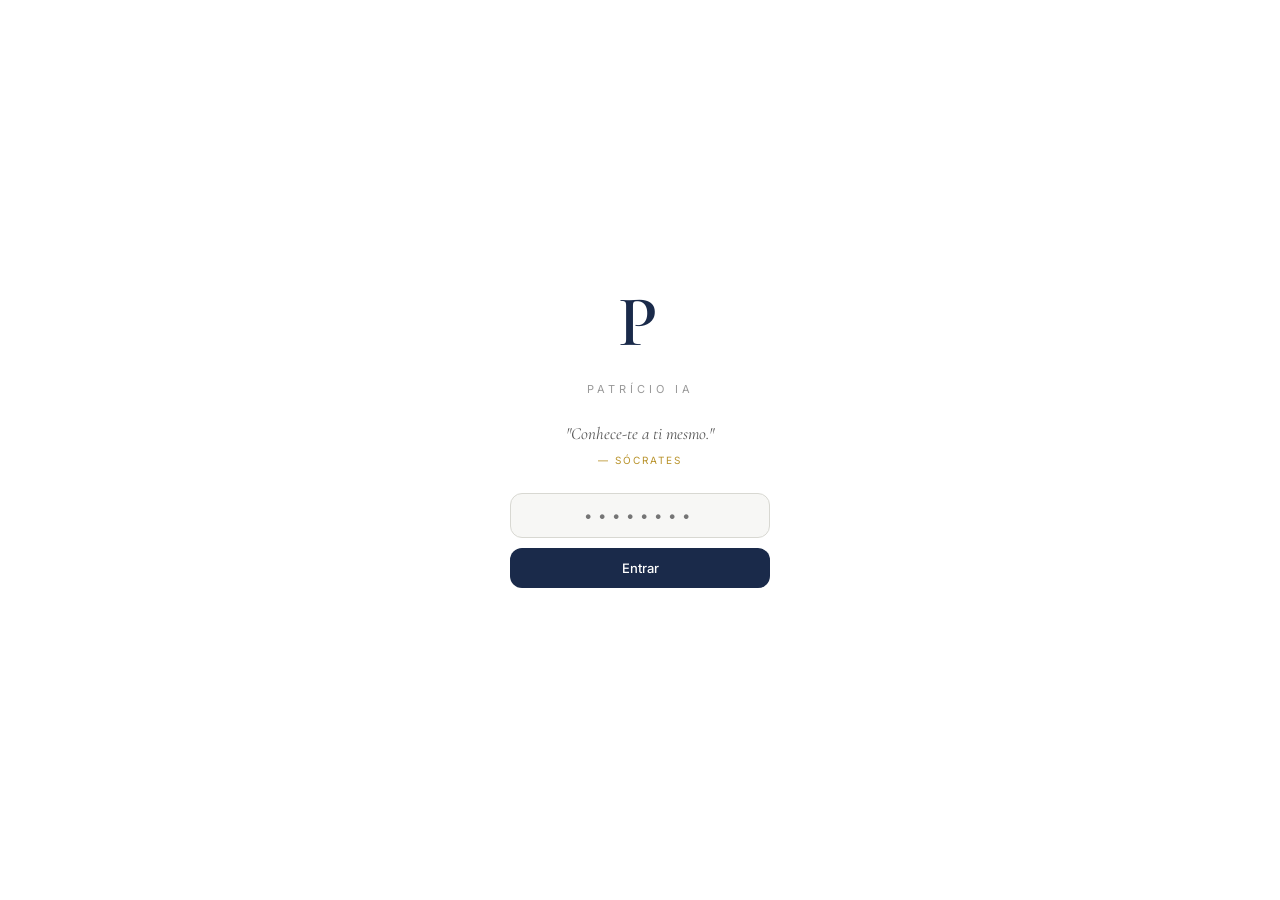
==== commit 0f0c21b8: "Add files via upload" ====
--- a/index.html
+++ b/index.html
@@ -6,7 +6,6 @@
 <link rel="stylesheet" href="style.css">
 </head>
 <body>
-
 <div id="lockScreen">
   <div class="lock-initial">P</div>
   <div class="lock-subtitle">Patrício IA</div>
@@ -20,21 +19,27 @@
 
 <div id="app">
   <div class="topbar">
-    <a href="index.html" class="topbar-logo">P</a>
+    <a href="hoje.html" class="topbar-logo">P</a>
     <nav id="mainNav"></nav>
     <div class="topbar-space"></div>
-    <div class="cost-row">
+    <div class="search-wrapper">
+      <button class="search-btn" id="globalSearchBtn">⌕ Pesquisar</button>
+      <div class="search-box" id="globalSearchBox">
+        <input class="search-input" id="globalSearchInput" placeholder="Pesquisar em todo o site...">
+        <div class="search-results" id="globalSearchResults"></div>
+      </div>
+    </div>
+    <div class="cost-row" style="margin-left:12px">
       <div class="cost-pill"><span class="cost-lbl">Sessão</span><span class="cost-val" id="cSess">€0.000</span></div>
       <div class="cost-pill"><span class="cost-lbl">Hoje</span><span class="cost-val" id="cDay">€0.000</span></div>
       <div class="cost-pill"><span class="cost-lbl">Mês</span><span class="cost-val" id="cMonth">€0.000</span></div>
+      <div class="cost-pill"><span class="cost-lbl">Total</span><span class="cost-val" id="cTotal">€0.000</span></div>
     </div>
   </div>
 
   <div class="app-body">
     <div class="sidebar" id="sb">
-      <div class="sb-head">
-        <button class="sb-toggle" onclick="toggleSB()">☰</button>
-      </div>
+      <div class="sb-head"><button class="sb-toggle" onclick="toggleSB()">☰</button></div>
       <div class="sb-section">Principal</div>
       <button class="nav-i active" onclick="goTo('estrategico')">Estratégico</button>
       <button class="nav-i" onclick="goTo('criar')">Criar</button>
@@ -55,17 +60,21 @@
         <div class="page-head">
           <div class="page-head-left"><div class="page-eye">IA Consultora</div><div class="page-title">Estratégico</div></div>
           <div class="page-actions">
-            <button class="search-toggle" id="searchToggle" onclick="toggleSearch()">Pesquisa web</button>
+            <button class="search-toggle" id="searchToggle" onclick="toggleSearch()" style="background:none;border:1.5px solid var(--border);padding:6px 14px;border-radius:20px;font-size:12px;cursor:pointer;font-family:Inter,sans-serif;color:var(--text-muted);transition:all 0.12s">Pesquisa web</button>
             <button class="btn-secondary" onclick="clearChat()">Nova conversa</button>
           </div>
         </div>
-        <div style="display:grid;grid-template-columns:repeat(3,1fr);gap:8px;padding:12px 18px;border-bottom:1px solid var(--border);background:var(--white);flex-shrink:0">
-          <button class="q-btn" onclick="qAction('resumo')">Resumo do dia<small>O que publicar hoje</small></button>
-          <button class="q-btn" onclick="qAction('temas')">Temas da semana<small>Com base na tua área</small></button>
-          <button class="q-btn" onclick="qAction('posicionamento')">Posicionamento<small>Análise e recomendação</small></button>
-          <button class="q-btn" onclick="qAction('comentario')">Comentário difícil<small>Como responder</small></button>
-          <button class="q-btn" onclick="qAction('diferenciacao')">Diferenciação<small>O que ninguém está a fazer</small></button>
-          <button class="q-btn" onclick="qAction('analise')">Análise de post<small>O que funcionou</small></button>
+        <div class="quick-action-wrap">
+          <span style="font-size:12px;color:var(--text-muted);font-weight:500">Ação rápida:</span>
+          <select class="f-select quick-action-select" id="quickActionSelect" onchange="applyQuickAction()">
+            <option value="">Escolhe uma ação...</option>
+            <option value="resumo">Resumo do dia — O que publicar hoje</option>
+            <option value="temas">Temas da semana — Com base na tua área</option>
+            <option value="posicionamento">Posicionamento — Análise e recomendação</option>
+            <option value="comentario">Comentário difícil — Como responder</option>
+            <option value="diferenciacao">Diferenciação — O que ninguém está a fazer</option>
+            <option value="analise">Análise de post — O que funcionou</option>
+          </select>
         </div>
         <div class="chat-wrap">
           <div class="chat-msgs" id="chatMsgs">
@@ -92,28 +101,31 @@
               <option value="linkedin">Artigo LinkedIn</option>
               <option value="citacao">Citação</option>
             </select>
+            <button class="btn-secondary" onclick="saveDraft()">Guardar rascunho</button>
+            <button class="btn-secondary" onclick="loadDraftModal()">Rascunhos</button>
             <button class="btn-secondary" onclick="copyOutput()">Copiar</button>
             <button class="btn-secondary" onclick="saveOutput()">Guardar</button>
+            <button class="btn-secondary" onclick="scheduleOutput()">Agendar</button>
           </div>
         </div>
         <div class="two-pane">
           <div class="pane-l" id="formPanel"></div>
-          <div class="pane-r" id="outputPanel"><div class="empty-wrap"><div class="empty-mono">P</div><div class="empty-txt">O conteúdo aparece aqui</div></div></div>
+          <div class="pane-r" id="outputPanel">
+            <div class="empty-wrap"><div class="empty-mono">P</div><div class="empty-txt">O conteúdo aparece aqui</div></div>
+          </div>
         </div>
       </div>
 
       <!-- NOTÍCIAS -->
       <div class="section" id="s-noticias">
         <div class="page-head">
-          <div class="page-head-left"><div class="page-eye">Pesquisa Web</div><div class="page-title">Notícias & Tendências</div></div>
-          <button class="btn-primary" onclick="fetchNews()" id="newsBtn">Pesquisar agora</button>
+          <div class="page-head-left"><div class="page-eye">Google RSS</div><div class="page-title">Notícias & Tendências</div></div>
+          <button class="btn-primary" onclick="fetchNews()" id="newsBtn">Atualizar</button>
         </div>
         <div class="two-pane">
           <div class="pane-l">
             <div class="f-group"><div class="f-lbl">Temas</div><div id="newsThemes" class="chips"></div></div>
-            <div class="f-group"><div class="f-lbl">Tipo</div><div class="chips"><button class="chip on" onclick="toggleChip(this)">Notícias jurídicas</button><button class="chip on" onclick="toggleChip(this)">Tendências empresariais</button><button class="chip" onclick="toggleChip(this)">Legislação nova</button><button class="chip" onclick="toggleChip(this)">Casos práticos</button></div></div>
-            <div class="f-group"><div class="f-lbl">Mercado</div><div class="chips"><button class="chip on" onclick="toggleChip(this)">Portugal</button><button class="chip" onclick="toggleChip(this)">Europa</button><button class="chip" onclick="toggleChip(this)">Internacional</button></div></div>
-            <div class="f-group"><div class="f-lbl">Pesquisa personalizada</div><textarea class="f-textarea" id="newsQuery" placeholder="Ex: novas leis sobre holdings em Portugal..."></textarea></div>
+            <div class="f-group"><div class="f-lbl">Pesquisa personalizada</div><textarea class="f-textarea" id="newsQuery" placeholder="Ex: holding portugal lei 2025..."></textarea></div>
             <button class="btn-primary full" onclick="fetchNews()">Pesquisar</button>
           </div>
           <div class="pane-r" id="newsOutput"><div class="empty-wrap"><div class="empty-mono">P</div><div class="empty-txt">As notícias aparecem aqui</div></div></div>
@@ -140,11 +152,12 @@
           <div class="page-actions">
             <div class="chips" id="calFilter"><button class="chip on" onclick="setCalFilter(this,'all')">Todos</button><button class="chip" onclick="setCalFilter(this,'instagram')">Instagram</button><button class="chip" onclick="setCalFilter(this,'linkedin')">LinkedIn</button><button class="chip" onclick="setCalFilter(this,'jornal')">Jornal</button></div>
             <button class="btn-secondary" onclick="calMove(-1)">‹</button><button class="btn-secondary" onclick="calNow()">Hoje</button><button class="btn-secondary" onclick="calMove(1)">›</button>
+            <button class="btn-secondary" onclick="getAICalSuggestions()">Sugestões IA</button>
             <button class="btn-primary" onclick="openModal('mCal')">+ Post</button>
           </div>
         </div>
         <div style="display:grid;grid-template-columns:repeat(7,1fr);background:var(--white);border-bottom:1px solid var(--border);flex-shrink:0">
-          <div style="padding:8px;text-align:center;font-size:10px;font-weight:600;letter-spacing:0.5px;text-transform:uppercase;color:var(--text-muted)">Dom</div><div style="padding:8px;text-align:center;font-size:10px;font-weight:600;letter-spacing:0.5px;text-transform:uppercase;color:var(--text-muted)">Seg</div><div style="padding:8px;text-align:center;font-size:10px;font-weight:600;letter-spacing:0.5px;text-transform:uppercase;color:var(--text-muted)">Ter</div><div style="padding:8px;text-align:center;font-size:10px;font-weight:600;letter-spacing:0.5px;text-transform:uppercase;color:var(--text-muted)">Qua</div><div style="padding:8px;text-align:center;font-size:10px;font-weight:600;letter-spacing:0.5px;text-transform:uppercase;color:var(--text-muted)">Qui</div><div style="padding:8px;text-align:center;font-size:10px;font-weight:600;letter-spacing:0.5px;text-transform:uppercase;color:var(--text-muted)">Sex</div><div style="padding:8px;text-align:center;font-size:10px;font-weight:600;letter-spacing:0.5px;text-transform:uppercase;color:var(--text-muted)">Sáb</div>
+          <div style="padding:8px;text-align:center;font-size:10px;font-weight:600;text-transform:uppercase;color:var(--text-muted)">Dom</div><div style="padding:8px;text-align:center;font-size:10px;font-weight:600;text-transform:uppercase;color:var(--text-muted)">Seg</div><div style="padding:8px;text-align:center;font-size:10px;font-weight:600;text-transform:uppercase;color:var(--text-muted)">Ter</div><div style="padding:8px;text-align:center;font-size:10px;font-weight:600;text-transform:uppercase;color:var(--text-muted)">Qua</div><div style="padding:8px;text-align:center;font-size:10px;font-weight:600;text-transform:uppercase;color:var(--text-muted)">Qui</div><div style="padding:8px;text-align:center;font-size:10px;font-weight:600;text-transform:uppercase;color:var(--text-muted)">Sex</div><div style="padding:8px;text-align:center;font-size:10px;font-weight:600;text-transform:uppercase;color:var(--text-muted)">Sáb</div>
         </div>
         <div id="calGrid" style="flex:1;overflow-y:auto;display:grid;grid-template-columns:repeat(7,1fr);gap:1px;background:var(--border)"></div>
       </div>
@@ -158,6 +171,7 @@
         <div class="two-pane">
           <div class="pane-l">
             <div class="f-group"><div class="f-lbl">Temas</div><div id="idThemes" class="chips"></div></div>
+            <div class="f-group"><div class="f-lbl">Tema personalizado</div><input class="f-input" id="idCustomTheme" placeholder="Escreve um tema específico..."></div>
             <div class="f-group"><div class="f-lbl">Formatos</div><div class="chips"><button class="chip on" onclick="toggleChip(this)">Carrossel</button><button class="chip on" onclick="toggleChip(this)">Caption</button><button class="chip" onclick="toggleChip(this)">Stories</button><button class="chip" onclick="toggleChip(this)">LinkedIn</button><button class="chip" onclick="toggleChip(this)">Citação</button></div></div>
             <div class="f-group"><div class="f-lbl">Quantidade</div><select class="f-select" id="idCount"><option value="6">6</option><option value="10" selected>10</option><option value="15">15</option></select></div>
             <div class="f-group"><div class="f-lbl">Contexto</div><textarea class="f-textarea" id="idCtx" placeholder="Evento, tema atual..."></textarea></div>
@@ -189,6 +203,7 @@
         <div class="scroll-body">
           <div class="stats-grid" id="statsGrid"></div>
           <div class="divider"></div>
+          <div style="display:grid;grid-template-columns:1fr 1fr;gap:20px;margin-bottom:20px" id="statsCharts"></div>
           <div style="font-size:10px;font-weight:600;text-transform:uppercase;letter-spacing:0.5px;color:var(--gold);margin-bottom:12px">Desempenho por Post</div>
           <table class="p-table"><thead><tr><th>Post</th><th>Plataforma</th><th>Data</th><th>Previsão IA</th><th>Resultado</th><th>Alcance</th></tr></thead><tbody id="perfBody"></tbody></table>
         </div>
@@ -202,12 +217,27 @@
 <div class="modal-bg" id="mCal"><div class="modal">
   <div class="modal-head"><div class="modal-title">Agendar Post</div><button class="modal-x" onclick="closeModal('mCal')">✕</button></div>
   <div class="modal-body">
-    <div class="f-group"><div class="f-lbl">Título / Tema</div><input class="f-input" id="cTitle" placeholder="Tema do post..."></div>
+    <div class="f-group"><div class="f-lbl">Título</div><input class="f-input" id="cTitle" placeholder="Tema do post..."></div>
     <div class="grid-2"><div class="f-group"><div class="f-lbl">Data</div><input type="date" class="f-input" id="cDate"></div><div class="f-group"><div class="f-lbl">Hora</div><input type="time" class="f-input" id="cTime" value="09:00"></div></div>
     <div class="grid-2"><div class="f-group"><div class="f-lbl">Plataforma</div><select class="f-select" id="cPlat"><option value="instagram">Instagram</option><option value="linkedin">LinkedIn</option><option value="jornal">Jornal</option></select></div><div class="f-group"><div class="f-lbl">Estado</div><select class="f-select" id="cStatus"><option value="por-fazer">Por Fazer</option><option value="agendado">Agendado</option><option value="publicado">Publicado</option></select></div></div>
     <div class="f-group"><div class="f-lbl">Texto (opcional)</div><textarea class="f-textarea" id="cContent" placeholder="Cola o conteúdo gerado..."></textarea></div>
   </div>
   <div class="modal-foot"><button class="btn-secondary" onclick="closeModal('mCal')">Cancelar</button><button class="btn-primary" onclick="saveCalPost()">Guardar</button></div>
+</div></div>
+
+<div class="modal-bg" id="mScheduleCreate"><div class="modal">
+  <div class="modal-head"><div class="modal-title">Agendar no Calendário</div><button class="modal-x" onclick="closeModal('mScheduleCreate')">✕</button></div>
+  <div class="modal-body">
+    <div class="f-group"><div class="f-lbl">Título</div><input class="f-input" id="scTitle" placeholder="Título do post..."></div>
+    <div class="grid-2"><div class="f-group"><div class="f-lbl">Data</div><input type="date" class="f-input" id="scDate"></div><div class="f-group"><div class="f-lbl">Hora</div><input type="time" class="f-input" id="scTime" value="09:00"></div></div>
+    <div class="f-group"><div class="f-lbl">Plataforma</div><select class="f-select" id="scPlat"><option value="instagram">Instagram</option><option value="linkedin">LinkedIn</option><option value="jornal">Jornal</option></select></div>
+  </div>
+  <div class="modal-foot"><button class="btn-secondary" onclick="closeModal('mScheduleCreate')">Cancelar</button><button class="btn-primary" onclick="confirmSchedule()">Agendar</button></div>
+</div></div>
+
+<div class="modal-bg" id="mDrafts"><div class="modal">
+  <div class="modal-head"><div class="modal-title">Rascunhos</div><button class="modal-x" onclick="closeModal('mDrafts')">✕</button></div>
+  <div class="modal-body" id="draftsList" style="max-height:400px;overflow-y:auto"></div>
 </div></div>
 
 <div class="modal-bg" id="mMetric"><div class="modal">
@@ -225,8 +255,8 @@
   <div class="modal-head"><div class="modal-title">Adicionar Nota</div><button class="modal-x" onclick="closeModal('mKB')">✕</button></div>
   <div class="modal-body">
     <div class="f-group"><div class="f-lbl">Título</div><input class="f-input" id="kbTitle" placeholder="Nome..."></div>
-    <div class="f-group"><div class="f-lbl">Tipo</div><select class="f-select" id="kbType"><option value="nota">Nota rápida</option><option value="artigo">Artigo / Notícia</option><option value="transcricao">Transcrição</option><option value="livro">Fragmento do livro</option><option value="outro">Outro</option></select></div>
-    <div class="f-group"><div class="f-lbl">Conteúdo</div><textarea class="f-textarea" id="kbContent" style="min-height:160px" placeholder="Cola o texto aqui..."></textarea></div>
+    <div class="f-group"><div class="f-lbl">Tipo</div><select class="f-select" id="kbType"><option value="nota">Nota</option><option value="artigo">Artigo</option><option value="transcricao">Transcrição</option><option value="livro">Fragmento do livro</option><option value="outro">Outro</option></select></div>
+    <div class="f-group"><div class="f-lbl">Conteúdo</div><textarea class="f-textarea" id="kbContent" style="min-height:160px" placeholder="Cola o texto..."></textarea></div>
   </div>
   <div class="modal-foot"><button class="btn-secondary" onclick="closeModal('mKB')">Cancelar</button><button class="btn-primary" onclick="saveKB()">Guardar</button></div>
 </div></div>
@@ -234,15 +264,12 @@
 <div class="toast" id="toast"></div>
 <script src="shared.js"></script>
 <script>
-// ── INIT ──
-let useSearch = false;
-let curResult = null;
-let calFilter = 'all';
-let calDate = new Date();
+let useSearch = false, curResult = null, calFilter = 'all', calDate = new Date();
 
 initLock(() => {
   buildNav('index.html');
   updateCostDisplay();
+  initGlobalSearch();
   renderThemeChips();
   renderKB();
   renderCal();
@@ -253,7 +280,6 @@
   if (chat.length) { document.getElementById('chatMsgs').innerHTML = ''; chat.forEach(m => appendMsg(m.role, m.content)); }
 });
 
-// ── NAV ──
 function goTo(id) {
   document.querySelectorAll('.section').forEach(s => s.classList.remove('on'));
   document.querySelectorAll('.nav-i').forEach(b => b.classList.remove('active'));
@@ -267,11 +293,29 @@
 function toggleSearch() {
   useSearch = !useSearch;
   const btn = document.getElementById('searchToggle');
-  btn.style.background = useSearch ? '#eef1f8' : '';
-  btn.style.color = useSearch ? 'var(--navy)' : '';
-  btn.style.border = useSearch ? '1.5px solid var(--navy)' : '1.5px solid var(--border)';
-}
-document.getElementById('searchToggle').style.cssText = 'background:none;border:1.5px solid var(--border);padding:6px 12px;border-radius:20px;font-size:12px;cursor:pointer;font-family:Inter,sans-serif;color:var(--text-muted);transition:all 0.12s';
+  btn.style.background = useSearch ? '#eef1f8' : 'none';
+  btn.style.color = useSearch ? 'var(--navy)' : 'var(--text-muted)';
+  btn.style.borderColor = useSearch ? 'var(--navy)' : 'var(--border)';
+}
+
+// ── QUICK ACTIONS ──
+const QP = {
+  resumo: 'Dá-me um resumo estratégico do que devo publicar hoje. Sugere o formato e o ângulo mais relevante com base nos meus temas e posicionamento.',
+  temas: 'Pesquisa e sugere os 5 temas mais estratégicos para esta semana. Considera o meu posicionamento e tendências atuais.',
+  posicionamento: 'Analisa o meu posicionamento e diz-me o que reforçar, abandonar e onde estou a deixar espaço para concorrentes.',
+  comentario: 'Tenho um comentário difícil. Vou descrever o contexto — diz-me como responder para reforçar autoridade.',
+  diferenciacao: 'Em que me devo diferenciar mais nos próximos 30 dias? O que a concorrência não está a fazer?',
+  analise: 'Vou partilhar um post. Analisa o impacto e diz-me o que funcionou e o que melhorar.',
+};
+
+function applyQuickAction() {
+  const sel = document.getElementById('quickActionSelect');
+  const val = sel.value;
+  if (!val) return;
+  document.getElementById('chatIn').value = QP[val];
+  sel.value = '';
+  document.getElementById('chatIn').focus();
+}
 
 // ── CHAT ──
 function appendMsg(role, content) {
@@ -311,16 +355,6 @@
   PA.set('chat', []);
   document.getElementById('chatMsgs').innerHTML = '<div class="c-msg fade-in"><div class="c-av av-ia">IA</div><div class="c-bubble bubble-ia">Nova conversa iniciada.</div></div>';
 }
-
-const QP = {
-  resumo: 'Dá-me um resumo estratégico do que devo publicar hoje.',
-  temas: 'Pesquisa e sugere os 5 temas mais estratégicos para esta semana. Considera notícias recentes e o meu posicionamento.',
-  posicionamento: 'Analisa o meu posicionamento e diz-me o que reforçar, abandonar e onde estou a deixar espaço para concorrentes.',
-  comentario: 'Tenho um comentário difícil. Descreve o contexto e diz-me como responder para reforçar autoridade.',
-  diferenciacao: 'Em que me devo diferenciar mais nos próximos 30 dias? O que a concorrência não está a fazer?',
-  analise: 'Vou partilhar um post. Analisa o impacto e diz-me o que funcionou e o que melhorar.',
-};
-function qAction(t) { document.getElementById('chatIn').value = QP[t]; document.getElementById('chatIn').focus(); }
 function chatKey(e) { if (e.key === 'Enter' && !e.shiftKey) { e.preventDefault(); sendChat(); } }
 
 // ── CREATE ──
@@ -345,8 +379,44 @@
   document.getElementById('formPanel').innerHTML = (FORMS[fmt]||'') + `<button class="btn-primary full" style="margin-top:4px" onclick="genCreate()" id="genBtn">Gerar conteúdo</button>`;
   document.getElementById('outputPanel').innerHTML = '<div class="empty-wrap"><div class="empty-mono">P</div><div class="empty-txt">O conteúdo aparece aqui</div></div>';
   curResult = null;
-}
-
+
+  // Load draft if exists
+  const draft = PA.get('draft_' + fmt, null);
+  if (draft) {
+    setTimeout(() => {
+      if (document.getElementById('ft') && draft.topic) document.getElementById('ft').value = draft.topic;
+    }, 50);
+  }
+}
+
+// ── DRAFTS ──
+function saveDraft() {
+  const fmt = document.getElementById('fmtSel').value;
+  const topic = document.getElementById('ft')?.value || '';
+  if (!topic) return toast('Sem conteúdo para guardar');
+  const draft = { fmt, topic, result: curResult, date: new Date().toISOString() };
+  const all = PA.get('drafts', []); all.unshift(draft); if (all.length > 20) all.pop();
+  PA.set('drafts', all); PA.set('draft_' + fmt, draft);
+  toast('Rascunho guardado');
+}
+
+function loadDraftModal() {
+  const drafts = PA.get('drafts', []);
+  const list = document.getElementById('draftsList');
+  if (!drafts.length) { list.innerHTML = '<div style="text-align:center;padding:30px;color:var(--text-light);font-size:13px">Sem rascunhos</div>'; }
+  else list.innerHTML = drafts.map((d,i) => `<div style="padding:12px;border-bottom:1px solid var(--border);cursor:pointer;transition:background 0.1s" onmouseover="this.style.background='var(--bg)'" onmouseout="this.style.background=''" onclick="loadDraft(${i})"><div style="font-size:11px;color:var(--gold);margin-bottom:4px">${d.fmt} · ${new Date(d.date).toLocaleDateString('pt-PT')}</div><div style="font-size:13px;color:var(--text)">${d.topic.slice(0,80)}</div></div>`).join('');
+  openModal('mDrafts');
+}
+
+function loadDraft(i) {
+  const d = PA.get('drafts', [])[i]; if (!d) return;
+  document.getElementById('fmtSel').value = d.fmt; buildForm();
+  setTimeout(() => { if (document.getElementById('ft')) document.getElementById('ft').value = d.topic; }, 50);
+  if (d.result) { curResult = d.result; setTimeout(() => renderCreate(d.result.fmt, d.result.data ? JSON.stringify(d.result.data) : d.result.text, d.result.topic), 100); }
+  closeModal('mDrafts'); toast('Rascunho carregado');
+}
+
+// ── GENERATE ──
 async function genCreate() {
   const fmt = document.getElementById('fmtSel').value;
   const topic = document.getElementById('ft')?.value.trim();
@@ -356,23 +426,23 @@
 
   let kbCtx = '';
   const kbVal = document.getElementById('fkb')?.value;
-  if (kbVal) { const kb = PA.get('kb',[]); const d = kb.find(x => String(x.id) === kbVal); if(d) kbCtx = `\n\nREFERÊNCIA:\n${(d.content||'').slice(0,3000)}`; }
+  if (kbVal) { const kb = PA.get('kb',[]); const d = kb.find(x => String(x.id) === kbVal); if(d && d.status === 'success') kbCtx = `\n\nREFERÊNCIA:\n${(d.content||'').slice(0,3000)}`; }
 
   const chips = Array.from(document.querySelectorAll('#formPanel .chip.on')).map(c=>c.textContent.trim()).join(', ');
   let prompt = '';
 
   if (fmt==='caption') {
     const hook=document.getElementById('fh')?.value||'', cta=document.getElementById('fcta')?.value||'nenhum';
-    prompt=`Gera uma caption para Instagram. Tema: "${topic}". Tom: ${chips}. ${hook?'Gancho: '+hook+'.':''} CTA: ${cta}.${kbCtx}\n\nResponde APENAS com JSON:\n{"hook":"primeira linha (máx 15 palavras, sem ponto final)","body":"corpo (máx 120 palavras, prosa editorial, sem bullets)","cta":"call to action (1 frase)","nota":"sugestão visual"}`;
+    prompt=`Gera uma caption para Instagram. Tema: "${topic}". Tom: ${chips}. ${hook?'Gancho: '+hook+'.':''} CTA: ${cta}.${kbCtx}\n\nResponde APENAS com JSON:\n{"hook":"primeira linha (máx 15 palavras, sem ponto final)","body":"corpo (máx 120 palavras, prosa editorial, sem bullets)","cta":"call to action (1 frase)","nota":"sugestão visual","canva":"blocos para Canva: TÍTULO: [título do post] | CORPO: [texto principal] | CTA: [call to action]"}`;
   } else if (fmt==='carrossel') {
     const n=document.getElementById('fsl')?.value||'7';
-    prompt=`Estrutura carrossel de ${n} slides. Tema: "${topic}". Estrutura: ${chips}.${kbCtx}\n\nResponde APENAS com JSON:\n{"titulo":"título editorial","slides":[{"numero":1,"label":"tipo","titulo":"título","texto":"texto 1-3 linhas","nota":"visual"}],"caption":"caption curta"}`;
+    prompt=`Estrutura carrossel de ${n} slides. Tema: "${topic}". Estrutura: ${chips}.${kbCtx}\n\nResponde APENAS com JSON:\n{"titulo":"título editorial","slides":[{"numero":1,"label":"tipo","titulo":"título","texto":"texto 1-3 linhas","nota":"visual"}],"caption":"caption curta","canva":"prompt para Canva: [descreve cada slide com título e texto para copiar]"}`;
   } else if (fmt==='stories') {
     const goal=document.getElementById('fg')?.value, cnt=document.getElementById('fcnt')?.value||'6';
     prompt=`Cria ${cnt} stories. Objetivo: ${goal}. Contexto: "${topic}".\n\nResponde APENAS com JSON:\n{"stories":[{"numero":1,"tipo":"tipo","copy":"texto curto sem emojis","intencao":"objetivo"}]}`;
   } else if (fmt==='foto') {
     const msg=document.getElementById('fm')?.value||'';
-    prompt=`Legenda foto Instagram. Foto: "${topic}". Mensagem: "${msg}". Tom: ${chips}.\n\nResponde APENAS com JSON:\n{"hook":"primeira linha","body":"legenda (máx 120 palavras)","cta":"CTA opcional"}`;
+    prompt=`Legenda foto Instagram. Foto: "${topic}". Mensagem: "${msg}". Tom: ${chips}.\n\nResponde APENAS com JSON:\n{"hook":"primeira linha","body":"legenda (máx 120 palavras)","cta":"CTA opcional","canva":"LEGENDA: [hook] | [body] | [cta]"}`;
   } else if (fmt==='artigo') {
     const lenEl=document.getElementById('flen'), len=lenEl?.value==='custom'?(document.getElementById('fcw')?.value+' palavras'):(lenEl?.value+' palavras'), pub=document.getElementById('fpub')?.value||'';
     prompt=`Artigo de opinião de ${len}${pub?' para '+pub:''}. Tema: "${topic}".${kbCtx}\n\nEscreve o artigo completo em prosa. Tom editorial, sem bullets. Inclui título e subtítulo.`;
@@ -400,11 +470,14 @@
   try {
     const d = JSON.parse(raw.replace(/```json|```/g,'').trim());
     curResult = {fmt, data:d, topic};
+    let canvaSection = '';
+    if (d.canva) canvaSection = `<div class="card" style="background:var(--gold-bg);border-color:#e8d8a8"><div class="card-label" style="color:var(--gold-dim)">Canva — Pronto para copiar <button class="btn-ghost" style="padding:2px 8px;font-size:11px" onclick="cpTxt('${esc(d.canva)}')">Copiar</button></div><div class="card-body" style="font-size:12px;color:var(--text-mid);white-space:pre-wrap">${d.canva}</div></div>`;
+
     if (['caption','foto'].includes(fmt)) {
-      out.innerHTML = `<div class="fade-in"><div class="card"><div class="card-label">Gancho <button class="btn-ghost" style="padding:2px 8px;font-size:11px" onclick="cpTxt('${esc(d.hook)}')">Copiar</button></div><div class="card-title">${d.hook}</div></div><div class="card"><div class="card-label">Corpo <button class="btn-ghost" style="padding:2px 8px;font-size:11px" onclick="cpTxt('${esc(d.body)}')">Copiar</button></div><div class="card-body">${d.body}</div></div>${d.cta?`<div class="card"><div class="card-label">CTA</div><div class="card-body">${d.cta}</div></div>`:''}</div>`;
+      out.innerHTML = `<div class="fade-in"><div class="card"><div class="card-label">Gancho <button class="btn-ghost" style="padding:2px 8px;font-size:11px" onclick="cpTxt('${esc(d.hook)}')">Copiar</button></div><div class="card-title">${d.hook}</div></div><div class="card"><div class="card-label">Corpo <button class="btn-ghost" style="padding:2px 8px;font-size:11px" onclick="cpTxt('${esc(d.body)}')">Copiar</button></div><div class="card-body">${d.body}</div></div>${d.cta?`<div class="card"><div class="card-label">CTA</div><div class="card-body">${d.cta}</div></div>`:''} ${canvaSection}</div>`;
     } else if (fmt==='carrossel') {
       const sl=(d.slides||[]).map(s=>`<div class="slide-item"><div class="slide-num">${String(s.numero).padStart(2,'0')}</div><div class="slide-body"><div class="slide-lbl">${s.label}</div><div class="slide-t">${s.titulo}</div><div class="slide-d">${s.texto}</div></div></div>`).join('');
-      out.innerHTML=`<div class="fade-in"><div class="card" style="margin-bottom:10px"><div class="card-label">Título</div><div class="card-title">${d.titulo}</div></div><div class="slide-list">${sl}</div>${d.caption?`<div class="card" style="margin-top:10px"><div class="card-label">Caption <button class="btn-ghost" style="padding:2px 8px;font-size:11px" onclick="cpTxt('${esc(d.caption)}')">Copiar</button></div><div class="card-body">${d.caption}</div></div>`:''}</div>`;
+      out.innerHTML=`<div class="fade-in"><div class="card" style="margin-bottom:10px"><div class="card-label">Título</div><div class="card-title">${d.titulo}</div></div><div class="slide-list">${sl}</div>${d.caption?`<div class="card" style="margin-top:10px"><div class="card-label">Caption <button class="btn-ghost" style="padding:2px 8px;font-size:11px" onclick="cpTxt('${esc(d.caption)}')">Copiar</button></div><div class="card-body">${d.caption}</div></div>`:''}${canvaSection}</div>`;
     } else if (fmt==='stories') {
       const st=(d.stories||[]).map(s=>`<div class="slide-item"><div class="slide-num">${s.numero}</div><div class="slide-body"><div class="slide-lbl">${s.tipo} — ${s.intencao}</div><div class="slide-t">${s.copy}</div></div></div>`).join('');
       out.innerHTML=`<div class="fade-in"><div class="slide-list">${st}</div></div>`;
@@ -415,7 +488,7 @@
   } catch(e) { out.innerHTML=`<div class="fade-in"><div class="card"><div class="card-body" style="font-size:13px;line-height:1.8">${renderMd(raw)}</div></div></div>`; }
 }
 
-function cpTxt(t) { navigator.clipboard.writeText(t).then(() => toast('Copiado')); }
+function cpTxt(t) { navigator.clipboard.writeText(t).then(()=>toast('Copiado')); }
 
 function copyOutput() {
   if (!curResult) return toast('Nada para copiar');
@@ -428,7 +501,7 @@
     else if (r.fmt==='stories') t=(d.stories||[]).map(s=>`[${s.numero}] ${s.copy}`).join('\n\n');
     else if (r.fmt==='citacao') t=(d.citacoes||[]).map(c=>c.texto).join('\n\n');
   }
-  navigator.clipboard.writeText(t).then(() => toast('Copiado'));
+  navigator.clipboard.writeText(t).then(()=>toast('Copiado'));
 }
 
 function saveOutput() {
@@ -440,21 +513,40 @@
   renderArc(); toast('Guardado no arquivo');
 }
 
-// ── NEWS ──
+function scheduleOutput() {
+  if (!curResult) return toast('Gera conteúdo primeiro');
+  const preview = curResult.text?.slice(0,60) || curResult.data?.hook || curResult.data?.titulo || curResult.topic || '';
+  document.getElementById('scTitle').value = preview;
+  document.getElementById('scDate').value = new Date().toISOString().split('T')[0];
+  openModal('mScheduleCreate');
+}
+
+function confirmSchedule() {
+  const post = { id: Date.now(), title: document.getElementById('scTitle').value, date: document.getElementById('scDate').value, time: document.getElementById('scTime').value, platform: document.getElementById('scPlat').value, status: 'agendado', content: curResult?.text || '' };
+  const cal = PA.get('cal',[]); cal.push(post); PA.set('cal',cal);
+  closeModal('mScheduleCreate'); renderCal(); toast('Agendado no calendário');
+}
+
+// ── NEWS via RSS ──
 async function fetchNews() {
-  const btn=document.getElementById('newsBtn'); if(btn) btn.disabled=true;
-  document.getElementById('newsOutput').innerHTML='<div class="loading-wrap"><div class="spin"></div><div class="loading-txt">A pesquisar...</div></div>';
-  const themes=Array.from(document.querySelectorAll('#newsThemes .chip.on')).map(c=>c.textContent).join(', ')||PA.get('themes',['Holdings']).join(', ');
-  const types=Array.from(document.querySelectorAll('#s-noticias .pane-l .chips:nth-of-type(2) .chip.on')).map(c=>c.textContent).join(', ');
-  const market=Array.from(document.querySelectorAll('#s-noticias .pane-l .chips:nth-of-type(3) .chip.on')).map(c=>c.textContent).join(', ');
-  const custom=document.getElementById('newsQuery').value.trim();
-  const prompt=`Pesquisa na web as notícias e tendências mais recentes relevantes para Patrício Ferreira, especialista em arquitetura empresarial. Foco: ${themes}. Tipo: ${types}. Mercado: ${market}. ${custom?'Pesquisa específica: '+custom:''}\n\nPara cada resultado, apresenta o título, resumo, relevância para o meu posicionamento e ângulo de post possível. Responde em português de Portugal, em prosa clara.`;
+  const btn = document.getElementById('newsBtn'); if(btn) btn.disabled = true;
+  document.getElementById('newsOutput').innerHTML = '<div class="loading-wrap"><div class="spin"></div><div class="loading-txt">A carregar notícias</div></div>';
+  const custom = document.getElementById('newsQuery').value.trim();
+  const themes = Array.from(document.querySelectorAll('#newsThemes .chip.on')).map(c=>c.textContent);
+  const query = custom || themes.join(' OR ') || 'holding portugal empresa';
+
   try {
-    const data=await callAPI(getSys(),[{role:'user',content:prompt}],2000,true);
-    const reply=getReply(data);
-    document.getElementById('newsOutput').innerHTML=`<div class="fade-in"><div class="card"><div class="card-label">Atualizado — ${new Date().toLocaleDateString('pt-PT')}</div><div class="card-body" style="font-size:13px;line-height:1.85">${renderMd(reply)}</div></div></div>`;
-  } catch(e) { document.getElementById('newsOutput').innerHTML='<div class="empty-wrap"><div class="empty-txt">Erro. Tenta novamente.</div></div>'; }
-  if(btn) btn.disabled=false;
+    const items = await fetchRSS(query);
+    if (!items.length) {
+      document.getElementById('newsOutput').innerHTML = '<div class="empty-wrap"><div class="empty-txt">Sem resultados. Tenta com outros termos.</div></div>';
+    } else {
+      const html = items.map(item => `<div class="rss-item"><div class="rss-source">${item.source || 'Notícia'}</div><a href="${item.link}" target="_blank" style="text-decoration:none"><div class="rss-title">${item.title}</div></a><div class="rss-date">${item.date ? new Date(item.date).toLocaleDateString('pt-PT') : ''}</div></div>`).join('');
+      document.getElementById('newsOutput').innerHTML = `<div class="fade-in"><div style="font-size:10px;font-weight:600;text-transform:uppercase;letter-spacing:0.5px;color:var(--gold);margin-bottom:12px">${items.length} notícias — ${new Date().toLocaleDateString('pt-PT')}</div>${html}</div>`;
+    }
+  } catch(e) {
+    document.getElementById('newsOutput').innerHTML = '<div class="empty-wrap"><div class="empty-txt">Erro ao carregar. Verifica a ligação.</div></div>';
+  }
+  if(btn) btn.disabled = false;
 }
 
 // ── KB ──
@@ -464,38 +556,47 @@
   reader.onload=async(ev)=>{
     const raw=ev.target.result||'';
     const cleaned=raw.replace(/[^\x20-\x7E\xA0-\xFF\n\r\t]/g,' ').replace(/\s+/g,' ').trim();
-    const doc={id:Date.now(),name:file.name,type:'pdf',content:cleaned.slice(0,8000),date:new Date().toISOString()};
+    const success = cleaned.length > 50;
+    const doc={id:Date.now(),name:file.name,type:'pdf',content:cleaned.slice(0,8000),date:new Date().toISOString(),status:success?'success':'error'};
     const kb=PA.get('kb',[]); kb.push(doc); PA.set('kb',kb);
-    renderKB(); toast('Documento adicionado');
-    try {
-      const data=await callAPI(getSys(),[{role:'user',content:`Analisaste este documento:\n\n${cleaned.slice(0,3000)}\n\nSugere 3 ângulos de posts para @patriciop_legal. Para cada um indica formato e gancho. Responde em prosa.`}],800);
-      const reply=getReply(data);
-      if(reply&&reply!=='Sem resposta.') {
-        const chat=PA.get('chat',[]); chat.push({role:'assistant',content:`Analisei **${file.name}**:\n\n${reply}`});
-        PA.set('chat',chat); goTo('estrategico');
-        document.getElementById('chatMsgs').innerHTML=''; PA.get('chat',[]).forEach(m=>appendMsg(m.role,m.content));
-      }
-    } catch(e){}
+    renderKB();
+    if (success) {
+      toast('Documento lido com sucesso');
+      try {
+        const data=await callAPI(getSys(),[{role:'user',content:`Analisaste este documento:\n\n${cleaned.slice(0,3000)}\n\nSugere 3 ângulos de posts para @patriciop_legal. Para cada um indica formato e gancho. Responde em prosa.`}],800);
+        const reply=getReply(data);
+        if(reply&&reply!=='Sem resposta.') {
+          const chat=PA.get('chat',[]); chat.push({role:'assistant',content:`Analisei **${file.name}**:\n\n${reply}`});
+          PA.set('chat',chat); goTo('estrategico');
+          document.getElementById('chatMsgs').innerHTML=''; PA.get('chat',[]).forEach(m=>appendMsg(m.role,m.content));
+        }
+      } catch(e){}
+    } else {
+      toast('Falha a ler o documento', 'error');
+    }
   };
   reader.readAsText(file,'UTF-8'); e.target.value='';
 }
+
 function addKBText() { openModal('mKB'); }
 function saveKB() {
   const name=document.getElementById('kbTitle').value.trim(), content=document.getElementById('kbContent').value.trim();
   if(!name||!content) return toast('Preenche título e conteúdo');
-  const doc={id:Date.now(),name,type:document.getElementById('kbType').value,content,date:new Date().toISOString()};
+  const doc={id:Date.now(),name,type:document.getElementById('kbType').value,content,date:new Date().toISOString(),status:'success'};
   const kb=PA.get('kb',[]); kb.push(doc); PA.set('kb',kb);
   renderKB(); closeModal('mKB'); toast('Nota guardada');
   document.getElementById('kbTitle').value=''; document.getElementById('kbContent').value='';
 }
+
 function renderKB() {
   const kb=PA.get('kb',[]), list=document.getElementById('kbList'), empty=document.getElementById('kbEmpty');
   if(!kb.length){list.innerHTML='';empty.style.display='block';return;}
   empty.style.display='none';
   const icons={pdf:'📄',nota:'📝',artigo:'📰',transcricao:'🎙',livro:'📚',outro:'📁'};
-  list.innerHTML=kb.map(d=>`<div style="background:var(--white);border:1px solid var(--border);padding:14px 18px;display:flex;align-items:center;gap:14px;margin-bottom:8px;border-radius:var(--radius);box-shadow:var(--shadow)"><div style="font-size:18px">${icons[d.type]||'📁'}</div><div style="flex:1"><div style="font-size:13px;font-weight:500;color:var(--text);margin-bottom:2px">${d.name}</div><div style="font-size:11px;color:var(--text-muted)">${d.type} · ${new Date(d.date).toLocaleDateString('pt-PT')} · ${(d.content||'').length} chars</div></div><button class="btn-ghost" onclick="delKB(${d.id})">Remover</button></div>`).join('');
+  list.innerHTML=kb.map(d=>`<div style="background:var(--white);border:1px solid var(--border);padding:14px 18px;display:flex;align-items:center;gap:14px;margin-bottom:8px;border-radius:var(--radius);box-shadow:var(--shadow)"><div style="font-size:18px">${icons[d.type]||'📁'}</div><div style="flex:1"><div style="font-size:13px;font-weight:500;color:var(--text);margin-bottom:4px">${d.name}</div><div style="display:flex;align-items:center;gap:8px"><span class="kb-tag ${d.status==='success'?'success':'error'}">${d.status==='success'?'Lido com sucesso':'Falha a ler'}</span><span style="font-size:11px;color:var(--text-muted)">${d.type} · ${new Date(d.date).toLocaleDateString('pt-PT')}</span></div></div><button class="btn-ghost" style="font-size:11px;color:var(--red)" onclick="delKB(${d.id})">Remover</button>${d.status==='error'?`<button class="btn-ghost" style="font-size:11px" onclick="retryKB(${d.id})">Tentar novamente</button>`:''}</div>`).join('');
 }
 function delKB(id){const kb=PA.get('kb',[]).filter(d=>d.id!==id);PA.set('kb',kb);renderKB();}
+function retryKB(id){toast('Funcionalidade: remove e volta a adicionar o PDF');}
 
 // ── CALENDAR ──
 function renderCal() {
@@ -510,8 +611,8 @@
     const isT=today.getFullYear()===y&&today.getMonth()===m&&today.getDate()===day;
     const ds=`${y}-${String(m+1).padStart(2,'0')}-${String(day).padStart(2,'0')}`;
     const posts=cal.filter(p=>p.date===ds&&(calFilter==='all'||p.platform===calFilter));
-    const statusColors={agendado:'background:#eef3fc;color:var(--blue)','por-fazer':'background:var(--bg);color:var(--text-muted)',publicado:'background:var(--green-bg);color:var(--green)'};
-    const dots=posts.map(p=>`<div style="font-size:10px;padding:2px 6px;margin-bottom:2px;border-radius:4px;white-space:nowrap;overflow:hidden;text-overflow:ellipsis;cursor:pointer;${statusColors[p.status]||''}" onclick="event.stopPropagation();delCalPost(${p.id})" title="Clica para apagar">${p.title}</div>`).join('');
+    const statusBg={agendado:'background:#eef3fc;color:var(--blue)','por-fazer':'background:var(--bg);color:var(--text-muted)',publicado:'background:var(--green-bg);color:var(--green)'};
+    const dots=posts.map(p=>`<div style="font-size:10px;padding:2px 6px;margin-bottom:2px;border-radius:4px;white-space:nowrap;overflow:hidden;text-overflow:ellipsis;cursor:pointer;${statusBg[p.status]||''}" onclick="event.stopPropagation();delCalPost(${p.id})" title="Clica para apagar">${p.title}</div>`).join('');
     html+=`<div style="background:${isT?'#fffbf0':'var(--white)'};min-height:88px;padding:8px;cursor:pointer;transition:background 0.12s" onmouseover="this.style.background='var(--bg)'" onmouseout="this.style.background='${isT?'#fffbf0':'var(--white)'}'" onclick="openCalDate('${ds}')"><div style="font-size:11px;font-weight:${isT?'600':'400'};color:${isT?'var(--gold-dim)':'var(--text-muted)'};margin-bottom:4px">${day}</div>${dots}</div>`;
   }
   const rem=42-first-dim; for(let i=1;i<=rem;i++) html+=`<div style="background:var(--white);min-height:88px;padding:8px;opacity:0.3"><div style="font-size:11px;color:var(--text-muted)">${i}</div></div>`;
@@ -521,7 +622,7 @@
 function calNow(){calDate=new Date();renderCal();}
 function setCalFilter(el,val){document.querySelectorAll('#calFilter .chip').forEach(c=>c.classList.remove('on'));el.classList.add('on');calFilter=val;renderCal();}
 function openCalDate(ds){openModal('mCal');document.getElementById('cDate').value=ds;}
-function delCalPost(id){if(confirm('Apagar?')){const cal=PA.get('cal',[]).filter(p=>p.id!==id);PA.set('cal',cal);renderCal();renderStats();}}
+function delCalPost(id){const cal=PA.get('cal',[]).filter(p=>p.id!==id);PA.set('cal',cal);renderCal();renderStats();}
 function saveCalPost(){
   const post={id:Date.now(),title:document.getElementById('cTitle').value.trim()||'Post sem título',date:document.getElementById('cDate').value,time:document.getElementById('cTime').value,platform:document.getElementById('cPlat').value,status:document.getElementById('cStatus').value,content:document.getElementById('cContent').value};
   const cal=PA.get('cal',[]); cal.push(post); PA.set('cal',cal);
@@ -529,16 +630,30 @@
   document.getElementById('cTitle').value=''; document.getElementById('cContent').value='';
 }
 
+async function getAICalSuggestions() {
+  const cal=PA.get('cal',[]);
+  const themes=PA.get('themes',[]);
+  const prompt=`Com base nos meus temas (${themes.join(', ')}) e nos posts já agendados (${cal.slice(0,5).map(p=>p.title).join(', ')||'nenhum'}), sugere 5 posts para as próximas 2 semanas com data, plataforma e tema. Sê concreto e direto.`;
+  toast('A gerar sugestões...');
+  try {
+    const data=await callAPI(getSys(),[{role:'user',content:prompt}],600);
+    alert(getReply(data));
+  } catch(e){toast('Erro','error');}
+}
+
 // ── IDEAS ──
 async function genIdeas(){
   const btn=document.getElementById('ideasBtn'); btn.disabled=true;
   document.getElementById('ideasOut').innerHTML='<div class="loading-wrap"><div class="spin"></div><div class="loading-txt">A gerar ideias</div></div>';
-  const themes=Array.from(document.querySelectorAll('#idThemes .chip.on')).map(c=>c.textContent).join(', ')||PA.get('themes',[]).join(', ');
+  const selected=Array.from(document.querySelectorAll('#idThemes .chip.on')).map(c=>c.textContent);
+  const custom=document.getElementById('idCustomTheme').value.trim();
+  const themes=[...selected, ...(custom?[custom]:[])].join(', ')||PA.get('themes',[]).join(', ');
   const fmts=Array.from(document.querySelectorAll('#s-ideias .pane-l .chips .chip.on')).map(c=>c.textContent).filter(t=>!PA.get('themes',[]).includes(t)).join(', ');
   const cnt=document.getElementById('idCount').value, ctx=document.getElementById('idCtx').value;
   try{
     const data=await callAPI(getSys(),[{role:'user',content:`Gera ${cnt} ideias de conteúdo. Temas: ${themes}. Formatos: ${fmts}. ${ctx?'Contexto: '+ctx:''}\n\nResponde APENAS com JSON:\n{"ideias":[{"titulo":"título editorial","angulo":"perspetiva única (1 frase)","formato":"formato","gancho":"primeira linha sugerida"}]}`}],2000);
     const d=JSON.parse(getReply(data).replace(/```json|```/g,'').trim());
+    (d.ideias||[]).forEach(i => saveUnifiedIdea(i.titulo+': '+i.angulo, i.formato, 'conteudo'));
     const html=(d.ideias||[]).map((idea,i)=>`<div class="idea-card" onclick="useIdea('${esc(idea.titulo)}','${esc(idea.gancho)}')"><div class="idea-n">${String(i+1).padStart(2,'0')}</div><div class="idea-t">${idea.titulo}</div><div class="idea-a">${idea.angulo}</div><div class="idea-f">${idea.formato}</div></div>`).join('');
     document.getElementById('ideasOut').innerHTML=`<div class="fade-in"><div style="font-size:10px;font-weight:600;text-transform:uppercase;letter-spacing:0.5px;color:var(--gold);margin-bottom:12px">${d.ideias?.length||0} ideias</div><div class="ideas-grid">${html}</div></div>`;
   }catch(e){document.getElementById('ideasOut').innerHTML='<div class="empty-wrap"><div class="empty-txt">Erro.</div></div>';}
@@ -574,11 +689,24 @@
   const last30=cal.filter(p=>{const diff=(new Date()-new Date(p.date))/86400000;return diff>=0&&diff<=30&&p.status==='publicado';}).length;
   document.getElementById('statsGrid').innerHTML=`
     <div class="stat-card"><div class="stat-lbl">Posts este mês</div><div class="stat-val">${postsM}</div><div class="stat-sub">no calendário</div></div>
-    <div class="stat-card"><div class="stat-lbl">Conteúdos gerados</div><div class="stat-val">${arc.length}</div><div class="stat-sub">no arquivo</div></div>
+    <div class="stat-card"><div class="stat-lbl">Conteúdos gerados</div><div class="stat-val">${arc.length}</div></div>
     <div class="stat-card"><div class="stat-lbl">Custo este mês</div><div class="stat-val gold" style="font-size:26px">€${(costs.month[month]||0).toFixed(3)}</div><div class="stat-sub">€${(costs.total||0).toFixed(3)} total</div></div>
     <div class="stat-card"><div class="stat-lbl">Consistência</div><div class="stat-val">${last30}</div><div class="stat-sub">publicados (30 dias)</div></div>`;
-  document.getElementById('perfBody').innerHTML='<tr><td colspan="6" style="text-align:center;color:var(--text-light);padding:24px">Adiciona métricas para comparar com a previsão da IA.</td></tr>';
-}
+
+  // Charts
+  const byPlat={instagram:0,linkedin:0,jornal:0};
+  const byFmt={};
+  arc.forEach(i=>{byPlat[i.platform]=(byPlat[i.platform]||0)+1;byFmt[i.fmt]=(byFmt[i.fmt]||0)+1;});
+  const platMax=Math.max(...Object.values(byPlat),1);
+  const platBars=Object.entries(byPlat).map(([p,v])=>`<div style="margin-bottom:8px"><div style="display:flex;justify-content:space-between;font-size:11px;margin-bottom:3px"><span style="color:var(--text-mid)">${p}</span><span style="color:var(--navy);font-weight:500">${v}</span></div><div style="height:6px;background:var(--border);border-radius:3px"><div style="height:100%;background:var(--navy);border-radius:3px;width:${Math.round(v/platMax*100)}%"></div></div></div>`).join('');
+  const fmtMax=Math.max(...Object.values(byFmt),1);
+  const fmtBars=Object.entries(byFmt).map(([f,v])=>`<div style="margin-bottom:8px"><div style="display:flex;justify-content:space-between;font-size:11px;margin-bottom:3px"><span style="color:var(--text-mid)">${f}</span><span style="color:var(--gold-dim);font-weight:500">${v}</span></div><div style="height:6px;background:var(--border);border-radius:3px"><div style="height:100%;background:var(--gold);border-radius:3px;width:${Math.round(v/fmtMax*100)}%"></div></div></div>`).join('');
+  document.getElementById('statsCharts').innerHTML=`<div class="card"><div class="card-label">Por Plataforma</div>${platBars||'<span style="font-size:12px;color:var(--text-light)">Sem dados</span>'}</div><div class="card"><div class="card-label">Por Formato</div>${fmtBars||'<span style="font-size:12px;color:var(--text-light)">Sem dados</span>'}</div>`;
+
+  const metrics=PA.get('metrics',[]);
+  document.getElementById('perfBody').innerHTML=!metrics.length?`<tr><td colspan="6" style="text-align:center;color:var(--text-light);padding:24px">Sem métricas.</td></tr>`:metrics.map(m=>`<tr><td style="font-weight:500;color:var(--text)">${m.post}</td><td>${m.platform}</td><td>${m.date}</td><td><div style="height:4px;background:var(--border);border-radius:2px;margin-top:4px"><div style="height:100%;background:var(--gold);border-radius:2px;width:${m.aiScore||50}%"></div></div><span style="font-size:10px;color:var(--text-muted)">${m.aiScore||50}%</span></td><td><span class="badge ${m.rating==='excelente'||m.rating==='bom'?'green':'gray'}">${m.rating}</span></td><td>${m.reach||0}</td></tr>`).join('');
+}
+
 async function saveMetric(){
   const post=document.getElementById('mPost').value.trim(); if(!post) return toast('Indica o post');
   const m={id:Date.now(),post,platform:document.getElementById('mPlat').value,reach:document.getElementById('mReach').value,likes:document.getElementById('mLikes').value,comments:document.getElementById('mComm').value,rating:document.getElementById('mRating').value,date:new Date().toLocaleDateString('pt-PT'),aiScore:50};
--- a/style.css
+++ b/style.css
@@ -262,3 +262,73 @@
 .idea-t { font-family: 'Cormorant Garamond', serif; font-size: 15px; font-style: italic; color: var(--navy); line-height: 1.4; }
 .idea-a { font-size: 12px; color: var(--text-muted); margin-top: 6px; line-height: 1.4; }
 .idea-f { font-size: 10px; font-weight: 600; text-transform: uppercase; letter-spacing: 0.5px; color: var(--gold); margin-top: 8px; }
+
+/* ── GLOBAL SEARCH ── */
+.search-wrapper { position: relative; }
+.search-btn { background: none; border: 1.5px solid var(--border); border-radius: var(--radius-sm); padding: 6px 12px; color: var(--text-muted); font-family: 'Inter', sans-serif; font-size: 12px; cursor: pointer; transition: all 0.12s; }
+.search-btn:hover { border-color: var(--border2); color: var(--text); }
+.search-box { display: none; position: absolute; right: 0; top: calc(100% + 8px); width: 360px; background: var(--white); border: 1px solid var(--border2); border-radius: var(--radius); box-shadow: var(--shadow-md); z-index: 200; }
+.search-box.on { display: block; }
+.search-input { width: 100%; border: none; border-bottom: 1px solid var(--border); padding: 12px 16px; font-family: 'Inter', sans-serif; font-size: 13px; color: var(--text); outline: none; border-radius: var(--radius) var(--radius) 0 0; background: var(--white); }
+.search-results { max-height: 300px; overflow-y: auto; border-radius: 0 0 var(--radius) var(--radius); }
+
+/* ── TODAY PAGE ── */
+.today-grid { display: grid; grid-template-columns: 1fr 1fr 1fr; gap: 16px; margin-bottom: 24px; }
+.today-card { background: var(--white); border: 1px solid var(--border); padding: 20px; border-radius: var(--radius); box-shadow: var(--shadow); }
+.today-card-title { font-size: 10px; font-weight: 600; text-transform: uppercase; letter-spacing: 1px; color: var(--gold); margin-bottom: 14px; }
+.today-item { display: flex; align-items: center; gap: 10px; padding: 8px 0; border-bottom: 1px solid var(--border); }
+.today-item:last-child { border-bottom: none; }
+.today-item-dot { width: 8px; height: 8px; border-radius: 50%; background: var(--border2); flex-shrink: 0; }
+.today-item-dot.done { background: var(--green); }
+.today-item-dot.urgent { background: var(--red); }
+.today-item-dot.gold { background: var(--gold); }
+.today-item-text { font-size: 13px; color: var(--text-mid); flex: 1; }
+
+/* ── BOOK READER ── */
+.book-page { max-width: 560px; margin: 0 auto; background: var(--white); padding: 60px 72px; min-height: 792px; box-shadow: var(--shadow-md); border: 1px solid var(--border); position: relative; }
+.book-page-num { position: absolute; bottom: 32px; left: 0; right: 0; text-align: center; font-size: 12px; color: var(--text-light); font-family: 'Cormorant Garamond', serif; }
+.book-chapter-title { font-family: 'Cormorant Garamond', serif; font-size: 26px; font-weight: 600; color: var(--navy); margin-bottom: 8px; text-align: center; }
+.book-chapter-num { font-size: 11px; letter-spacing: 3px; text-transform: uppercase; color: var(--gold); text-align: center; margin-bottom: 32px; }
+.book-body { font-family: 'Cormorant Garamond', serif; font-size: 17px; line-height: 1.9; color: var(--text); text-align: justify; hyphens: auto; }
+.book-body p { margin-bottom: 1.2em; text-indent: 1.5em; }
+.book-body p:first-child { text-indent: 0; }
+
+/* ── SCORECARD ── */
+.scorecard { display: grid; grid-template-columns: repeat(5, 1fr); gap: 10px; }
+.score-item { background: var(--white); border: 1px solid var(--border); padding: 14px 12px; border-radius: var(--radius); text-align: center; box-shadow: var(--shadow); }
+.score-label { font-size: 10px; font-weight: 600; text-transform: uppercase; letter-spacing: 0.5px; color: var(--text-muted); margin-bottom: 8px; }
+.score-val { font-family: 'Cormorant Garamond', serif; font-size: 32px; font-weight: 600; color: var(--navy); line-height: 1; }
+.score-val.high { color: var(--green); }
+.score-val.mid { color: var(--gold-dim); }
+.score-val.low { color: var(--red); }
+
+/* ── DRAG HANDLE ── */
+.drag-handle { cursor: grab; color: var(--text-light); font-size: 16px; padding: 0 4px; user-select: none; }
+.drag-handle:active { cursor: grabbing; }
+.dragging { opacity: 0.5; }
+.drag-over { border-top: 2px solid var(--gold); }
+
+/* ── AUTOSAVE ── */
+.autosave-indicator { font-size: 11px; color: var(--text-light); display: flex; align-items: center; gap: 4px; }
+.autosave-dot { width: 6px; height: 6px; border-radius: 50%; background: var(--text-light); }
+.autosave-dot.saving { background: var(--gold); animation: pulse 0.8s ease-in-out infinite; }
+.autosave-dot.saved { background: var(--green); }
+@keyframes pulse { 0%,100% { opacity: 1; } 50% { opacity: 0.3; } }
+
+/* ── RSS NEWS ── */
+.rss-item { background: var(--white); border: 1px solid var(--border); padding: 14px 18px; border-radius: var(--radius); margin-bottom: 8px; box-shadow: var(--shadow); }
+.rss-source { font-size: 10px; font-weight: 600; text-transform: uppercase; letter-spacing: 0.5px; color: var(--gold); margin-bottom: 4px; }
+.rss-title { font-size: 14px; font-weight: 500; color: var(--navy); margin-bottom: 4px; line-height: 1.4; }
+.rss-date { font-size: 11px; color: var(--text-light); }
+
+/* ── QUICK ACTION DROPDOWN ── */
+.quick-action-wrap { display: flex; align-items: center; gap: 10px; padding: 10px 18px; border-bottom: 1px solid var(--border); background: var(--white); flex-shrink: 0; }
+.quick-action-select { flex: 1; max-width: 320px; }
+
+/* ── KB STATUS TAGS ── */
+.kb-tag { font-size: 10px; font-weight: 600; padding: 2px 8px; border-radius: 20px; }
+.kb-tag.success { background: var(--green-bg); color: var(--green); }
+.kb-tag.error { background: var(--red-bg); color: var(--red); }
+
+/* ── DRAFT INDICATOR ── */
+.draft-badge { font-size: 10px; font-weight: 600; padding: 2px 8px; border-radius: 20px; background: var(--orange-bg); color: var(--orange); }
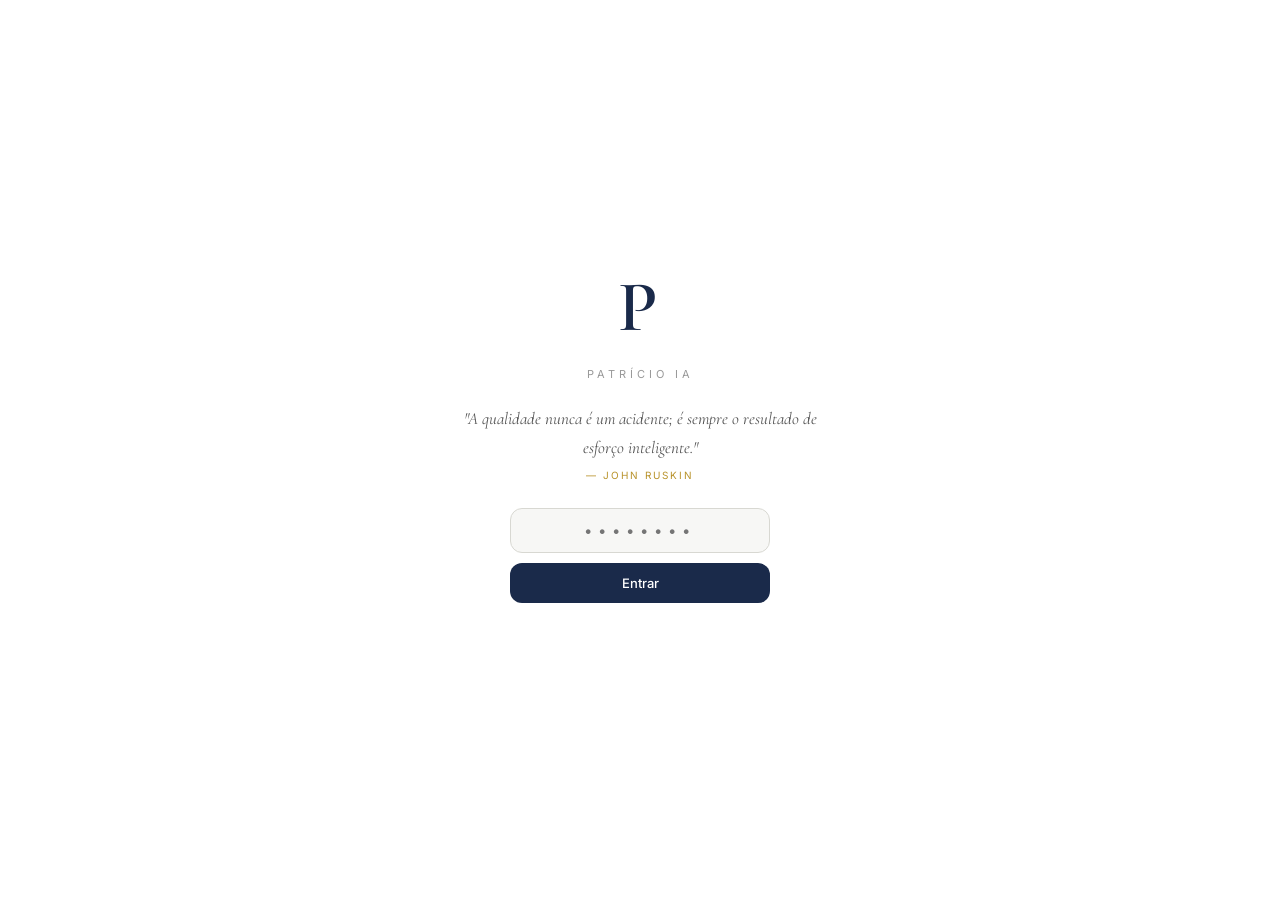
==== commit c0290684: "Add files via upload" ====
--- a/index.html
+++ b/index.html
@@ -120,7 +120,10 @@
       <div class="section" id="s-noticias">
         <div class="page-head">
           <div class="page-head-left"><div class="page-eye">Google RSS</div><div class="page-title">Notícias & Tendências</div></div>
-          <button class="btn-primary" onclick="fetchNews()" id="newsBtn">Atualizar</button>
+          <div class="page-actions">
+            <button class="btn-secondary" onclick="fetchNewsOfDay()" id="newsDayBtn">Notícias do dia</button>
+            <button class="btn-primary" onclick="fetchNews()" id="newsBtn">Pesquisar</button>
+          </div>
         </div>
         <div class="two-pane">
           <div class="pane-l">
@@ -128,7 +131,7 @@
             <div class="f-group"><div class="f-lbl">Pesquisa personalizada</div><textarea class="f-textarea" id="newsQuery" placeholder="Ex: holding portugal lei 2025..."></textarea></div>
             <button class="btn-primary full" onclick="fetchNews()">Pesquisar</button>
           </div>
-          <div class="pane-r" id="newsOutput"><div class="empty-wrap"><div class="empty-mono">P</div><div class="empty-txt">As notícias aparecem aqui</div></div></div>
+          <div class="pane-r" id="newsOutput"><div class="empty-wrap"><div class="empty-mono">P</div><div class="empty-txt">Clica em "Notícias do dia" ou pesquisa por tema</div></div></div>
         </div>
       </div>
 
@@ -528,23 +531,56 @@
 }
 
 // ── NEWS via RSS ──
+function renderNewsItems(items, label) {
+  if (!items.length) {
+    document.getElementById('newsOutput').innerHTML = '<div class="empty-wrap"><div class="empty-txt">Sem resultados. Tenta com outros termos ou verifica a ligação.</div></div>';
+    return;
+  }
+  const html = items.map(item => `<div class="rss-item"><div class="rss-source">${item.source||'Notícia'}</div><a href="${item.link}" target="_blank" rel="noopener" style="text-decoration:none"><div class="rss-title">${item.title}</div></a><div class="rss-date">${item.date?new Date(item.date).toLocaleDateString('pt-PT'):''}</div></div>`).join('');
+  document.getElementById('newsOutput').innerHTML = `<div class="fade-in"><div style="font-size:10px;font-weight:600;text-transform:uppercase;letter-spacing:0.5px;color:var(--gold);margin-bottom:12px">${label} — ${items.length} resultados</div>${html}</div>`;
+}
+
 async function fetchNews() {
   const btn = document.getElementById('newsBtn'); if(btn) btn.disabled = true;
   document.getElementById('newsOutput').innerHTML = '<div class="loading-wrap"><div class="spin"></div><div class="loading-txt">A carregar notícias</div></div>';
   const custom = document.getElementById('newsQuery').value.trim();
   const themes = Array.from(document.querySelectorAll('#newsThemes .chip.on')).map(c=>c.textContent);
-  const query = custom || themes.join(' OR ') || 'holding portugal empresa';
-
+  const query = custom || themes.join(' OR ') || 'holding empresa portugal';
   try {
     const items = await fetchRSS(query);
-    if (!items.length) {
-      document.getElementById('newsOutput').innerHTML = '<div class="empty-wrap"><div class="empty-txt">Sem resultados. Tenta com outros termos.</div></div>';
+    renderNewsItems(items, custom ? `"${custom}"` : 'Pesquisa');
+  } catch(e) {
+    document.getElementById('newsOutput').innerHTML = '<div class="empty-wrap"><div class="empty-txt">Erro de ligação. Verifica a rede e tenta novamente.</div></div>';
+  }
+  if(btn) btn.disabled = false;
+}
+
+async function fetchNewsOfDay() {
+  const btn = document.getElementById('newsDayBtn'); if(btn) btn.disabled = true;
+  document.getElementById('newsOutput').innerHTML = '<div class="loading-wrap"><div class="spin"></div><div class="loading-txt">A carregar notícias do dia</div></div>';
+  const themes = PA.get('themes', ['Holdings','Proteção de Ativos','Imobiliário']);
+  const queries = [themes.join(' OR '), 'direito empresarial portugal', 'holding fiscalidade portugal'];
+  try {
+    const results = await Promise.allSettled(queries.map(q => fetchRSS(q)));
+    const seen = new Set(); const allItems = [];
+    results.forEach(r => { if(r.status==='fulfilled') r.value.forEach(item => { if(item.title&&!seen.has(item.title)){seen.add(item.title);allItems.push(item);}}); });
+    allItems.sort((a,b) => new Date(b.date||0) - new Date(a.date||0));
+    if (allItems.length) {
+      renderNewsItems(allItems.slice(0,15), 'Notícias do dia');
+      // AI picks most relevant
+      try {
+        const titles = allItems.slice(0,8).map(i=>i.title).join('\n');
+        const data = await callAPI(getSys(), [{role:'user', content:`Destas notícias, identifica as 3 mais relevantes para o meu posicionamento em arquitetura empresarial e holdings. Para cada uma explica em 1 frase porque é relevante para mim.\n\n${titles}`}], 400);
+        const panel = document.createElement('div');
+        panel.style.cssText = 'margin-bottom:14px';
+        panel.innerHTML = `<div class="card"><div class="card-label">IA — As mais relevantes para ti</div><div class="card-body" style="font-size:13px;line-height:1.8">${renderMd(getReply(data))}</div></div>`;
+        document.getElementById('newsOutput').prepend(panel);
+      } catch(e) {} // AI analysis is optional
     } else {
-      const html = items.map(item => `<div class="rss-item"><div class="rss-source">${item.source || 'Notícia'}</div><a href="${item.link}" target="_blank" style="text-decoration:none"><div class="rss-title">${item.title}</div></a><div class="rss-date">${item.date ? new Date(item.date).toLocaleDateString('pt-PT') : ''}</div></div>`).join('');
-      document.getElementById('newsOutput').innerHTML = `<div class="fade-in"><div style="font-size:10px;font-weight:600;text-transform:uppercase;letter-spacing:0.5px;color:var(--gold);margin-bottom:12px">${items.length} notícias — ${new Date().toLocaleDateString('pt-PT')}</div>${html}</div>`;
+      document.getElementById('newsOutput').innerHTML = '<div class="empty-wrap"><div class="empty-txt">Sem notícias disponíveis. Tenta a pesquisa manual.</div></div>';
     }
   } catch(e) {
-    document.getElementById('newsOutput').innerHTML = '<div class="empty-wrap"><div class="empty-txt">Erro ao carregar. Verifica a ligação.</div></div>';
+    document.getElementById('newsOutput').innerHTML = '<div class="empty-wrap"><div class="empty-txt">Erro. Tenta a pesquisa manual.</div></div>';
   }
   if(btn) btn.disabled = false;
 }
@@ -637,7 +673,15 @@
   toast('A gerar sugestões...');
   try {
     const data=await callAPI(getSys(),[{role:'user',content:prompt}],600);
-    alert(getReply(data));
+    const reply = getReply(data);
+    // Show in a toast-style panel below calendar
+    const existing = document.getElementById('calSuggPanel');
+    if (existing) existing.remove();
+    const panel = document.createElement('div');
+    panel.id = 'calSuggPanel';
+    panel.style.cssText = 'position:fixed;bottom:20px;right:20px;width:380px;background:var(--white);border:1px solid var(--border2);border-radius:var(--radius);box-shadow:var(--shadow-md);padding:18px;z-index:300;max-height:300px;overflow-y:auto';
+    panel.innerHTML = `<div style="display:flex;justify-content:space-between;align-items:center;margin-bottom:12px"><div style="font-size:11px;font-weight:600;text-transform:uppercase;letter-spacing:0.5px;color:var(--gold)">Sugestões IA</div><button onclick="this.parentElement.parentElement.remove()" style="background:none;border:none;cursor:pointer;font-size:18px;color:var(--text-muted)">✕</button></div><div style="font-size:13px;color:var(--text-mid);line-height:1.7">${renderMd(reply)}</div>`;
+    document.body.appendChild(panel);
   } catch(e){toast('Erro','error');}
 }
 
